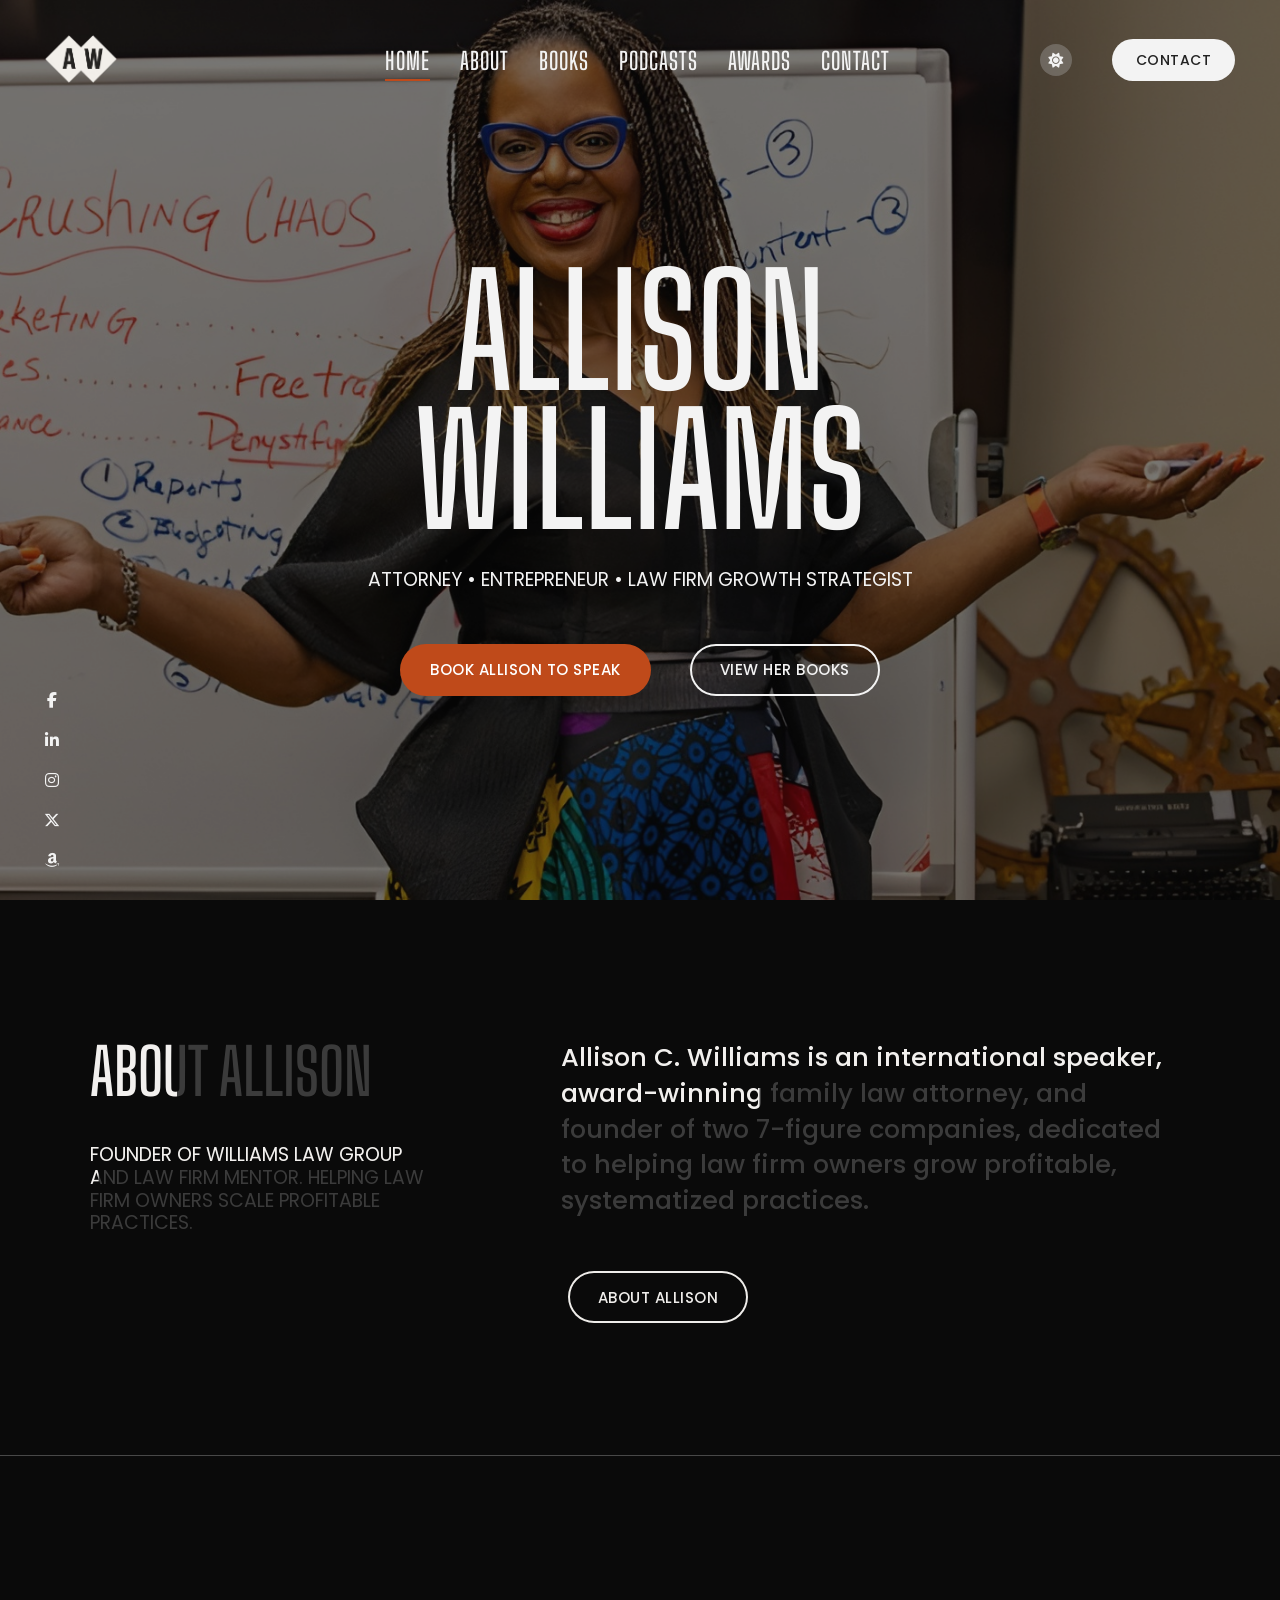
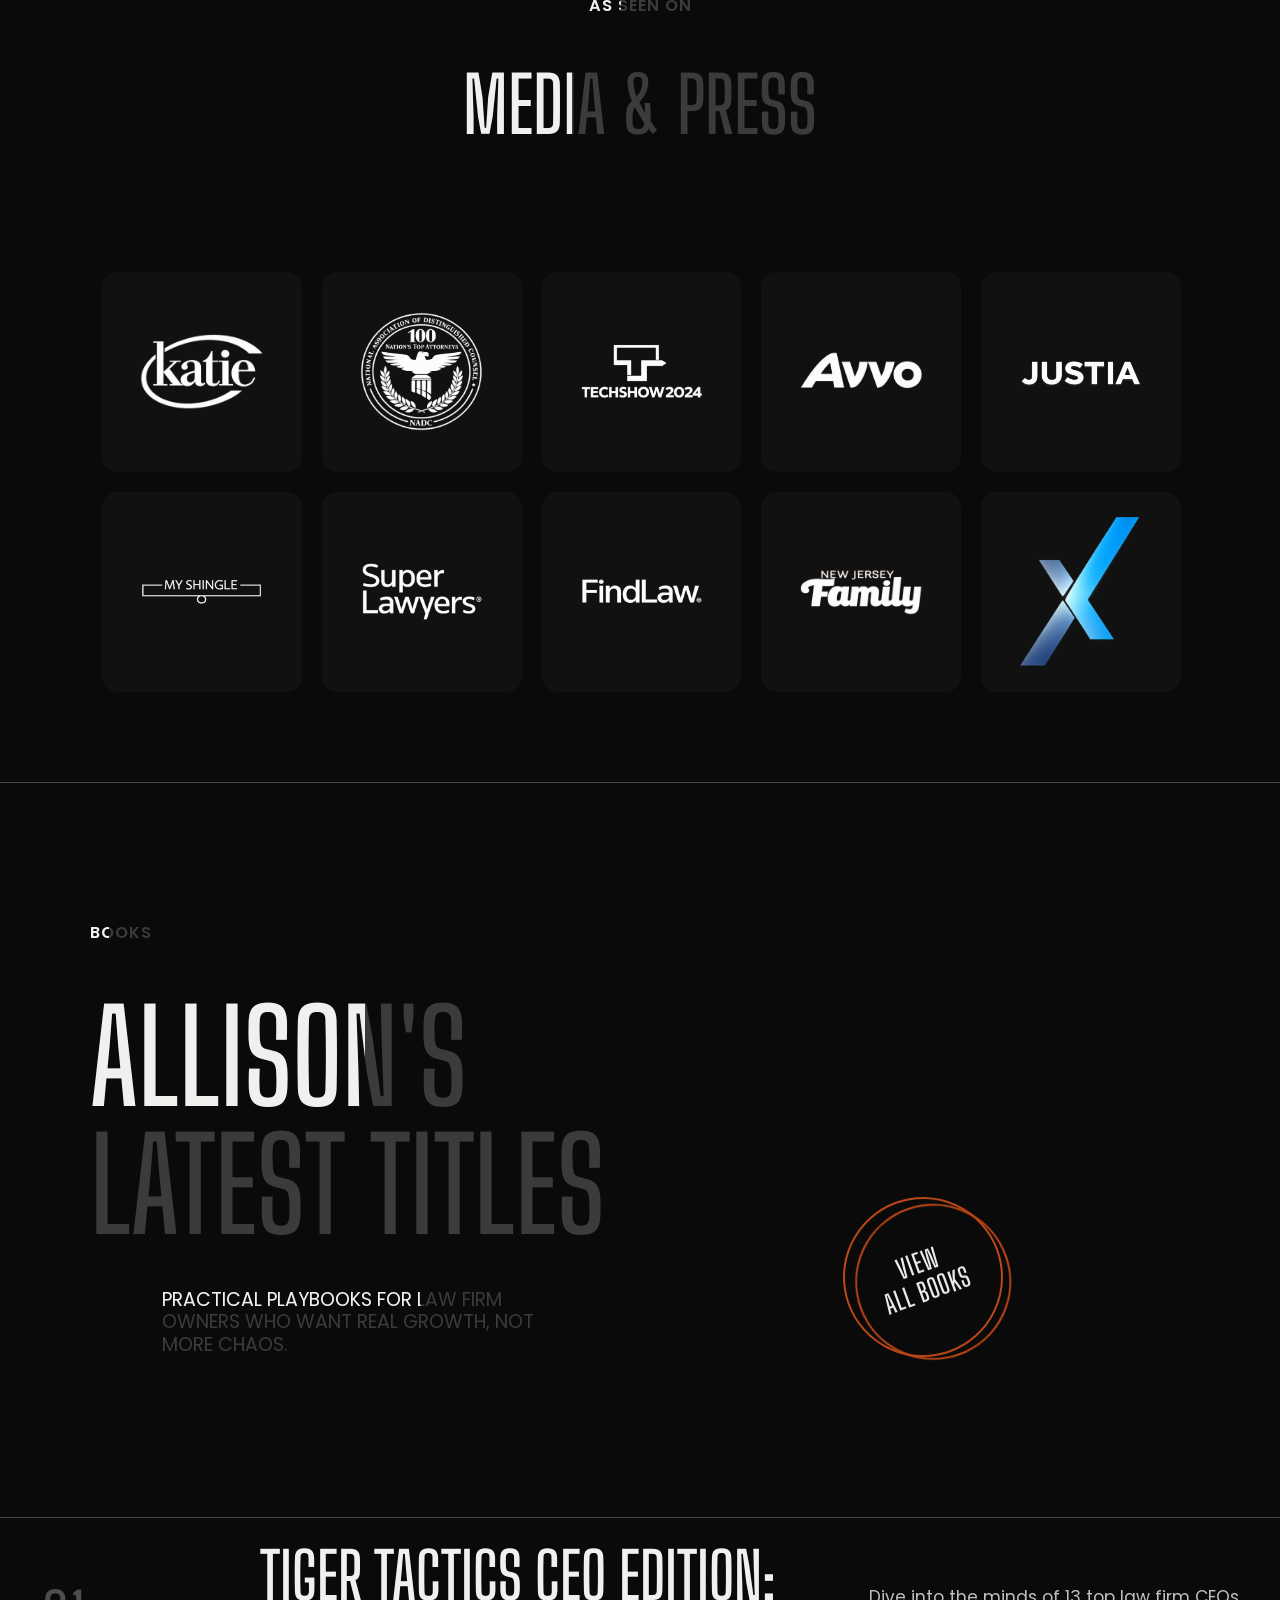
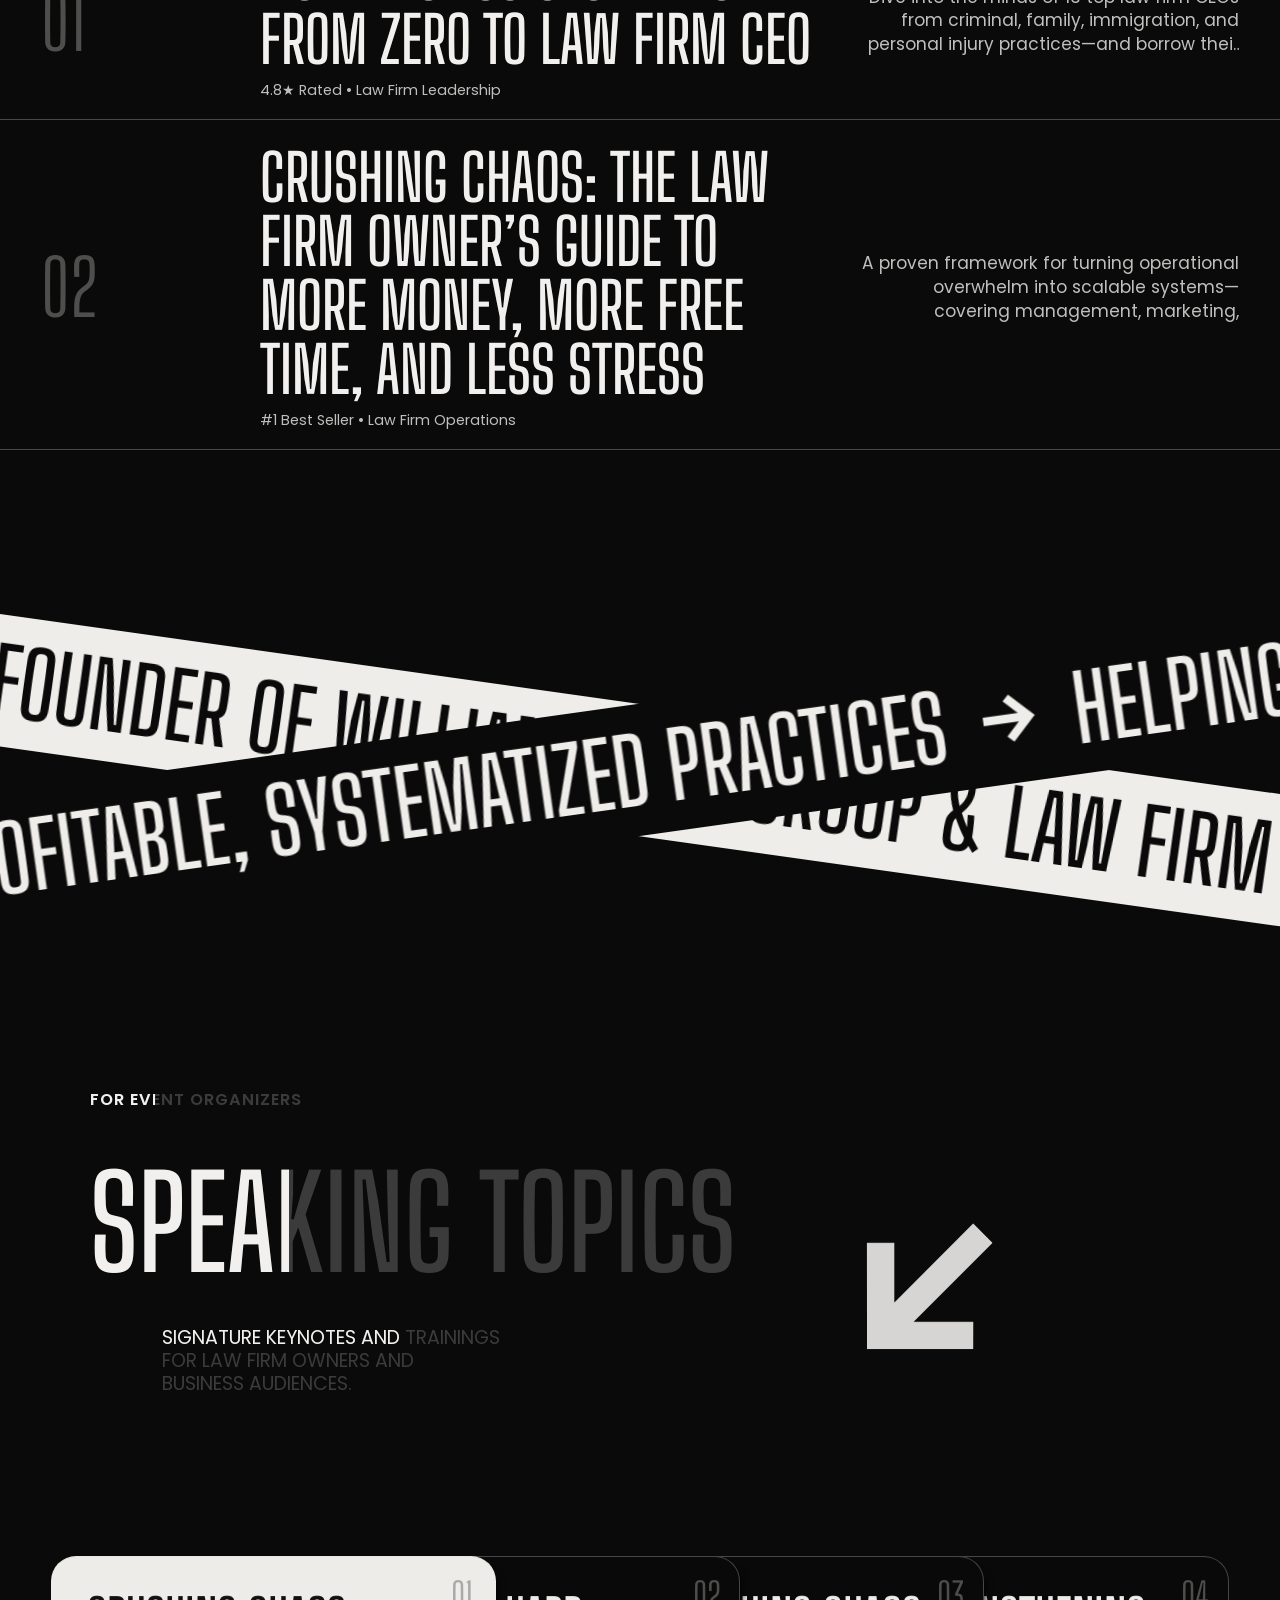
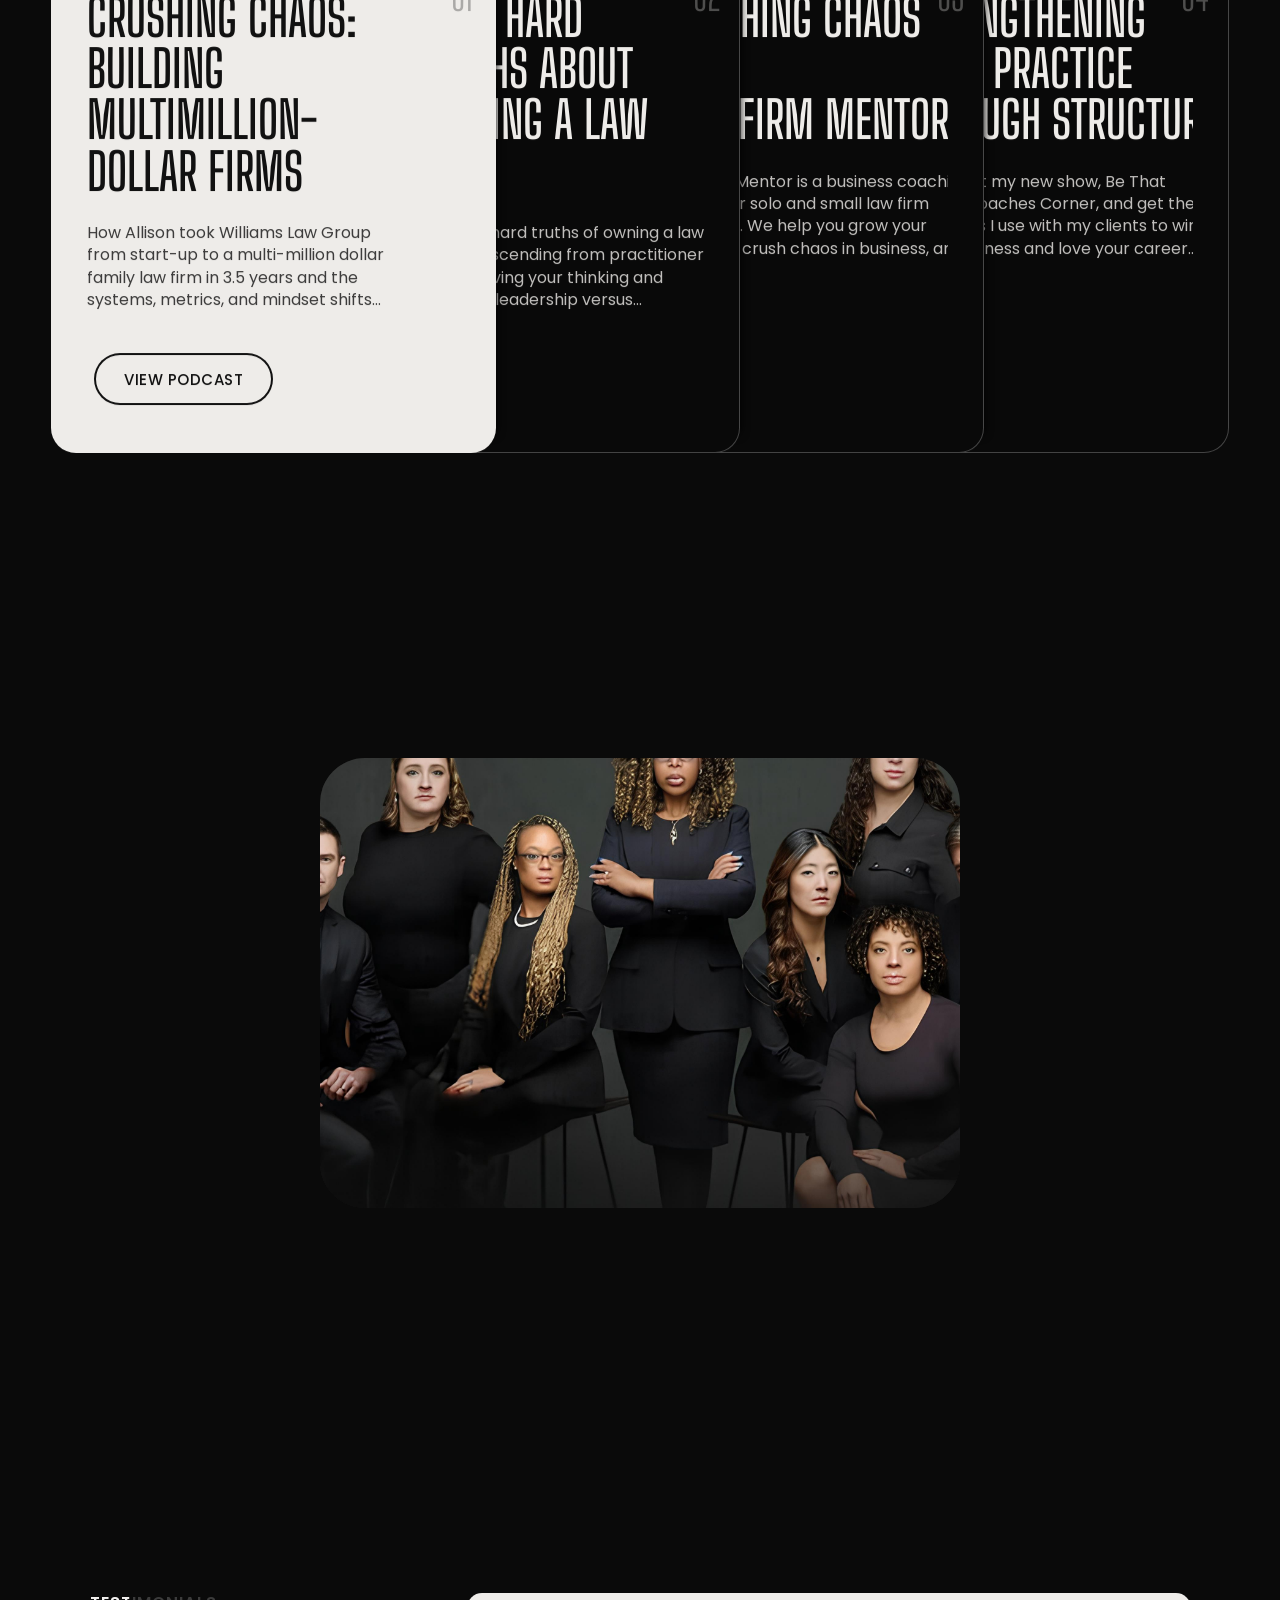
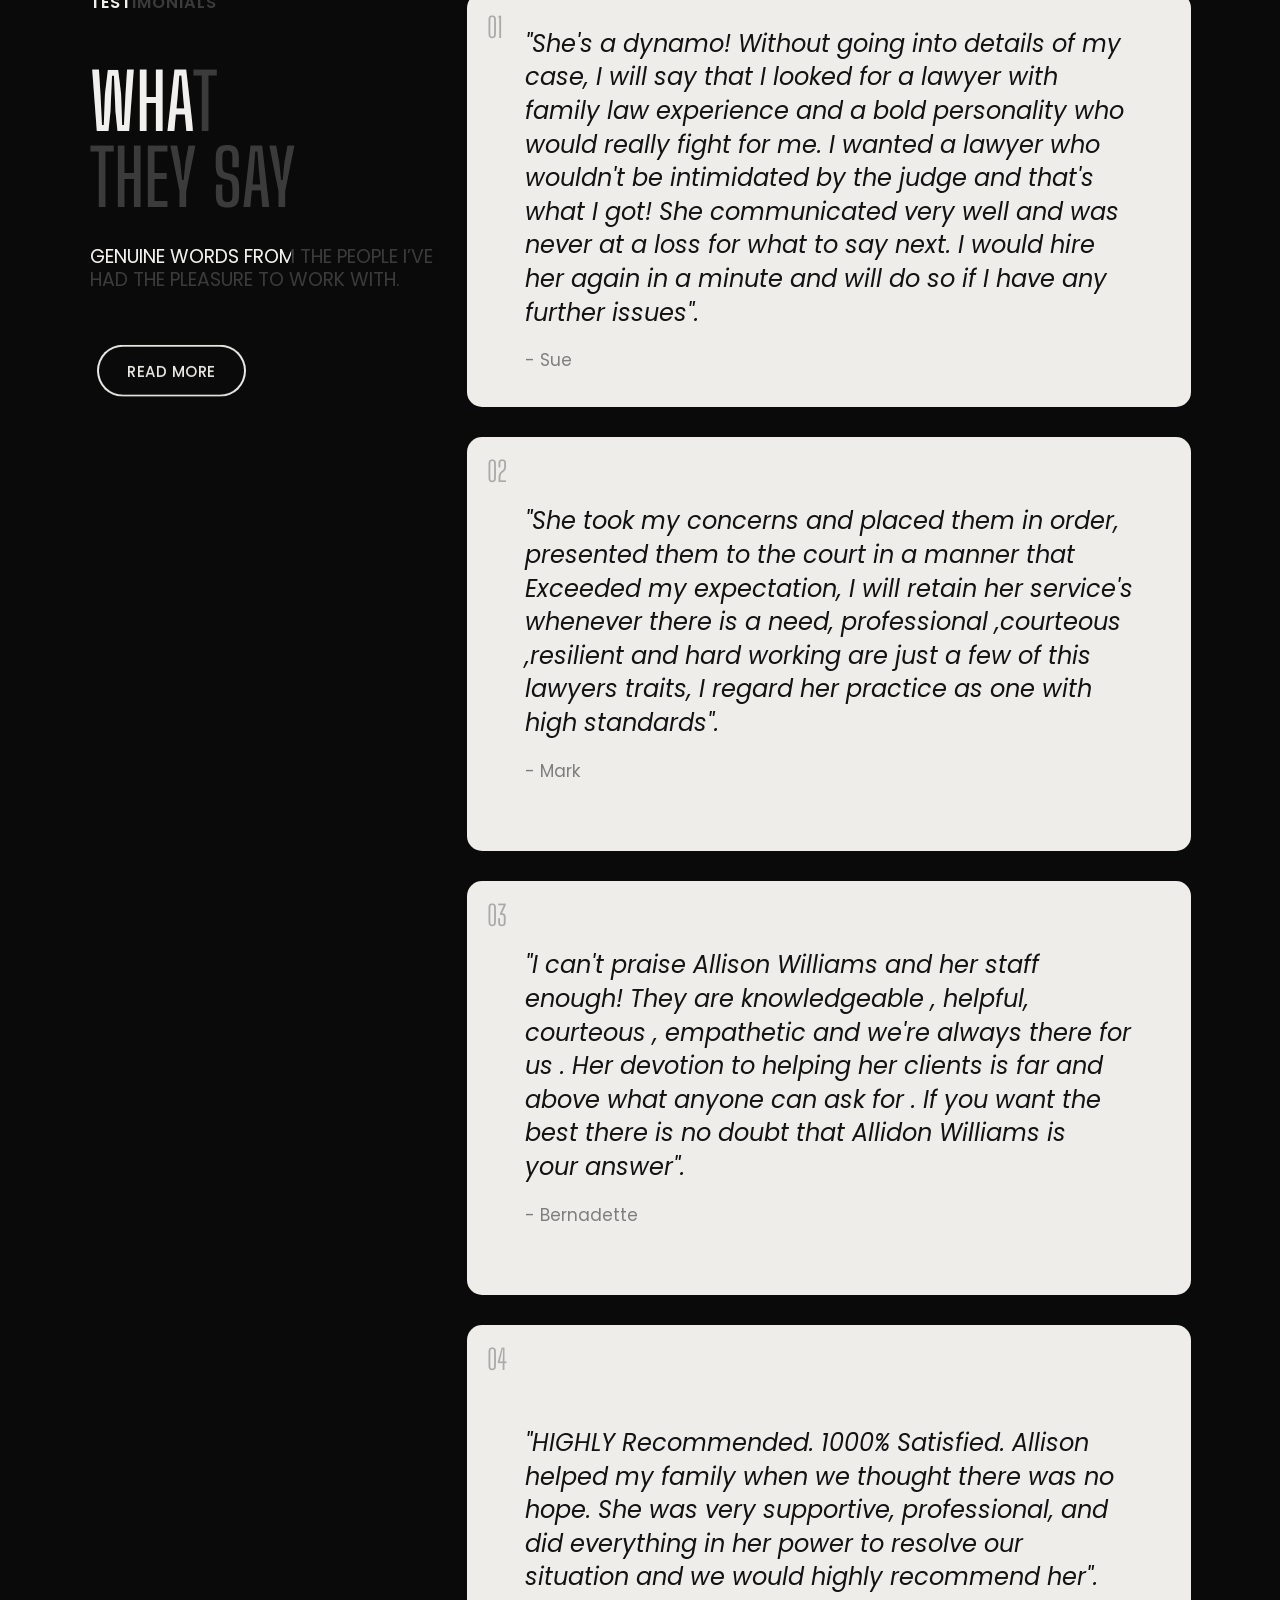
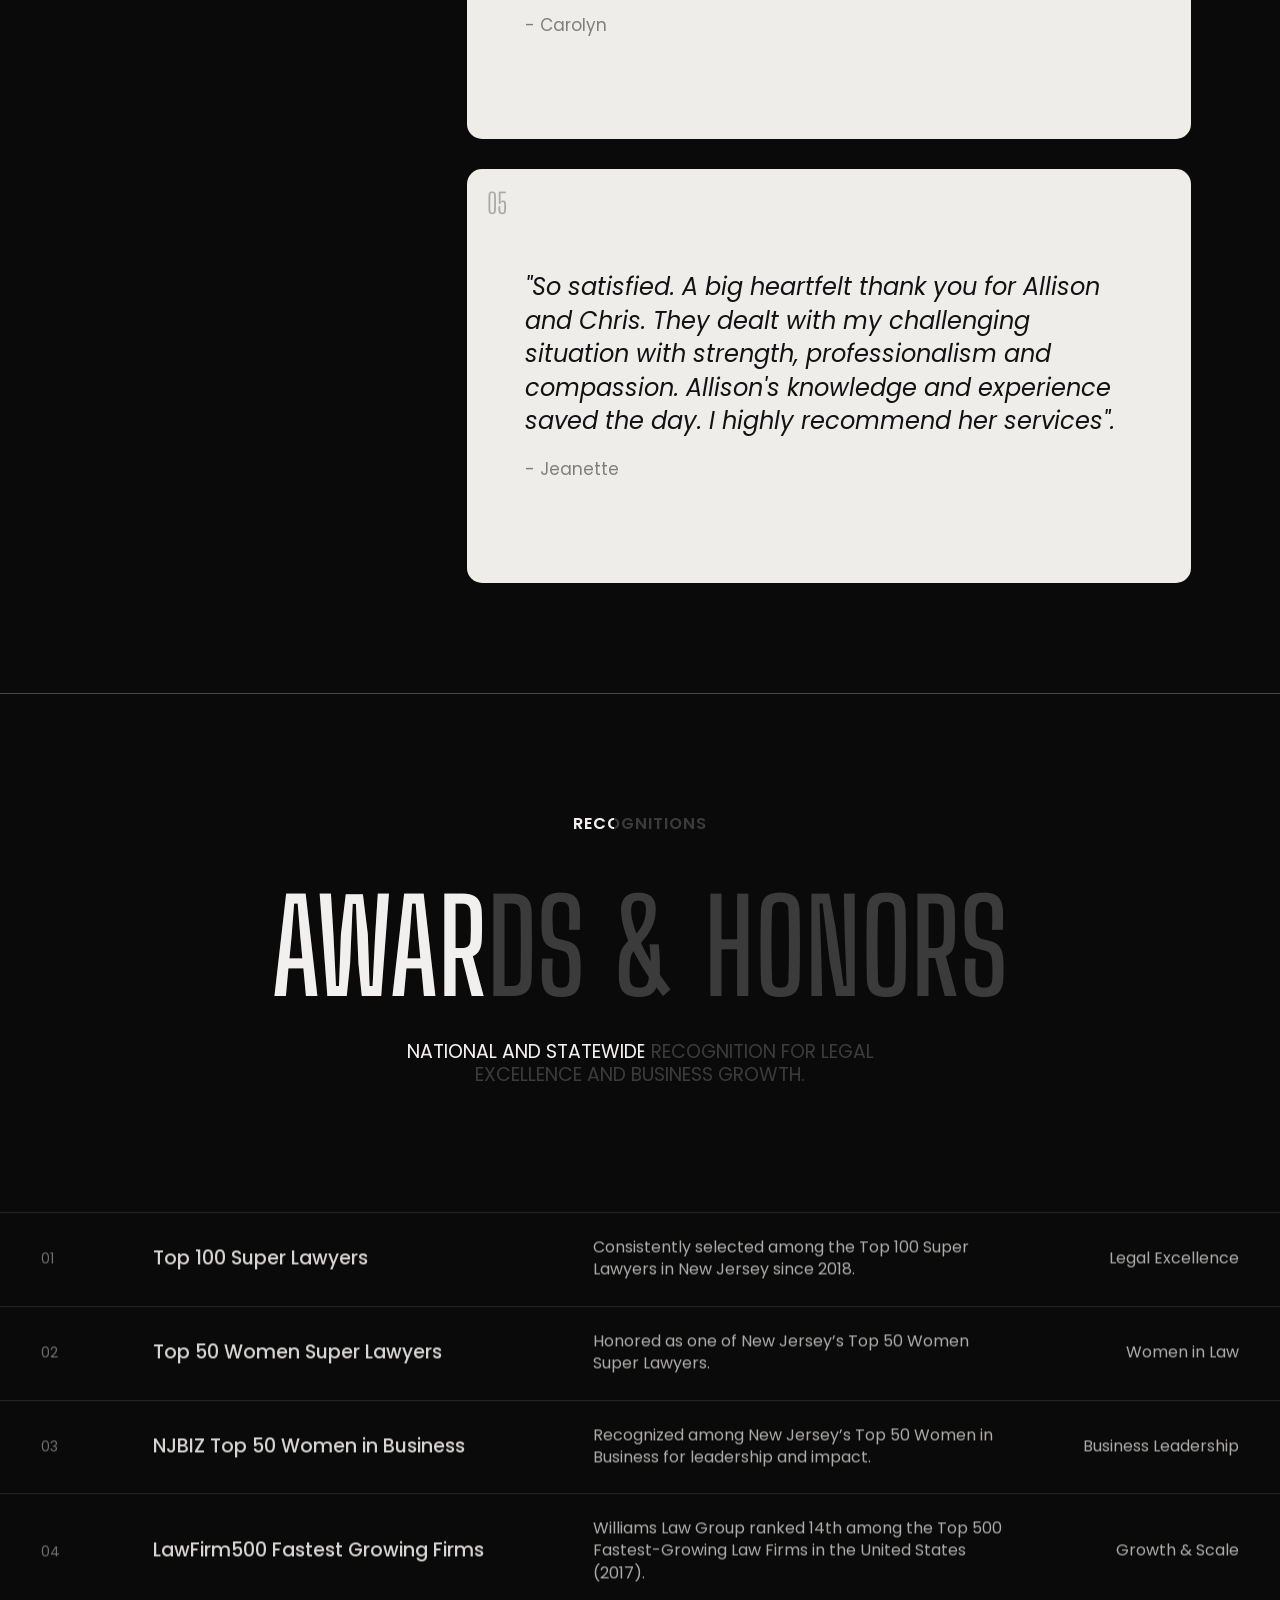
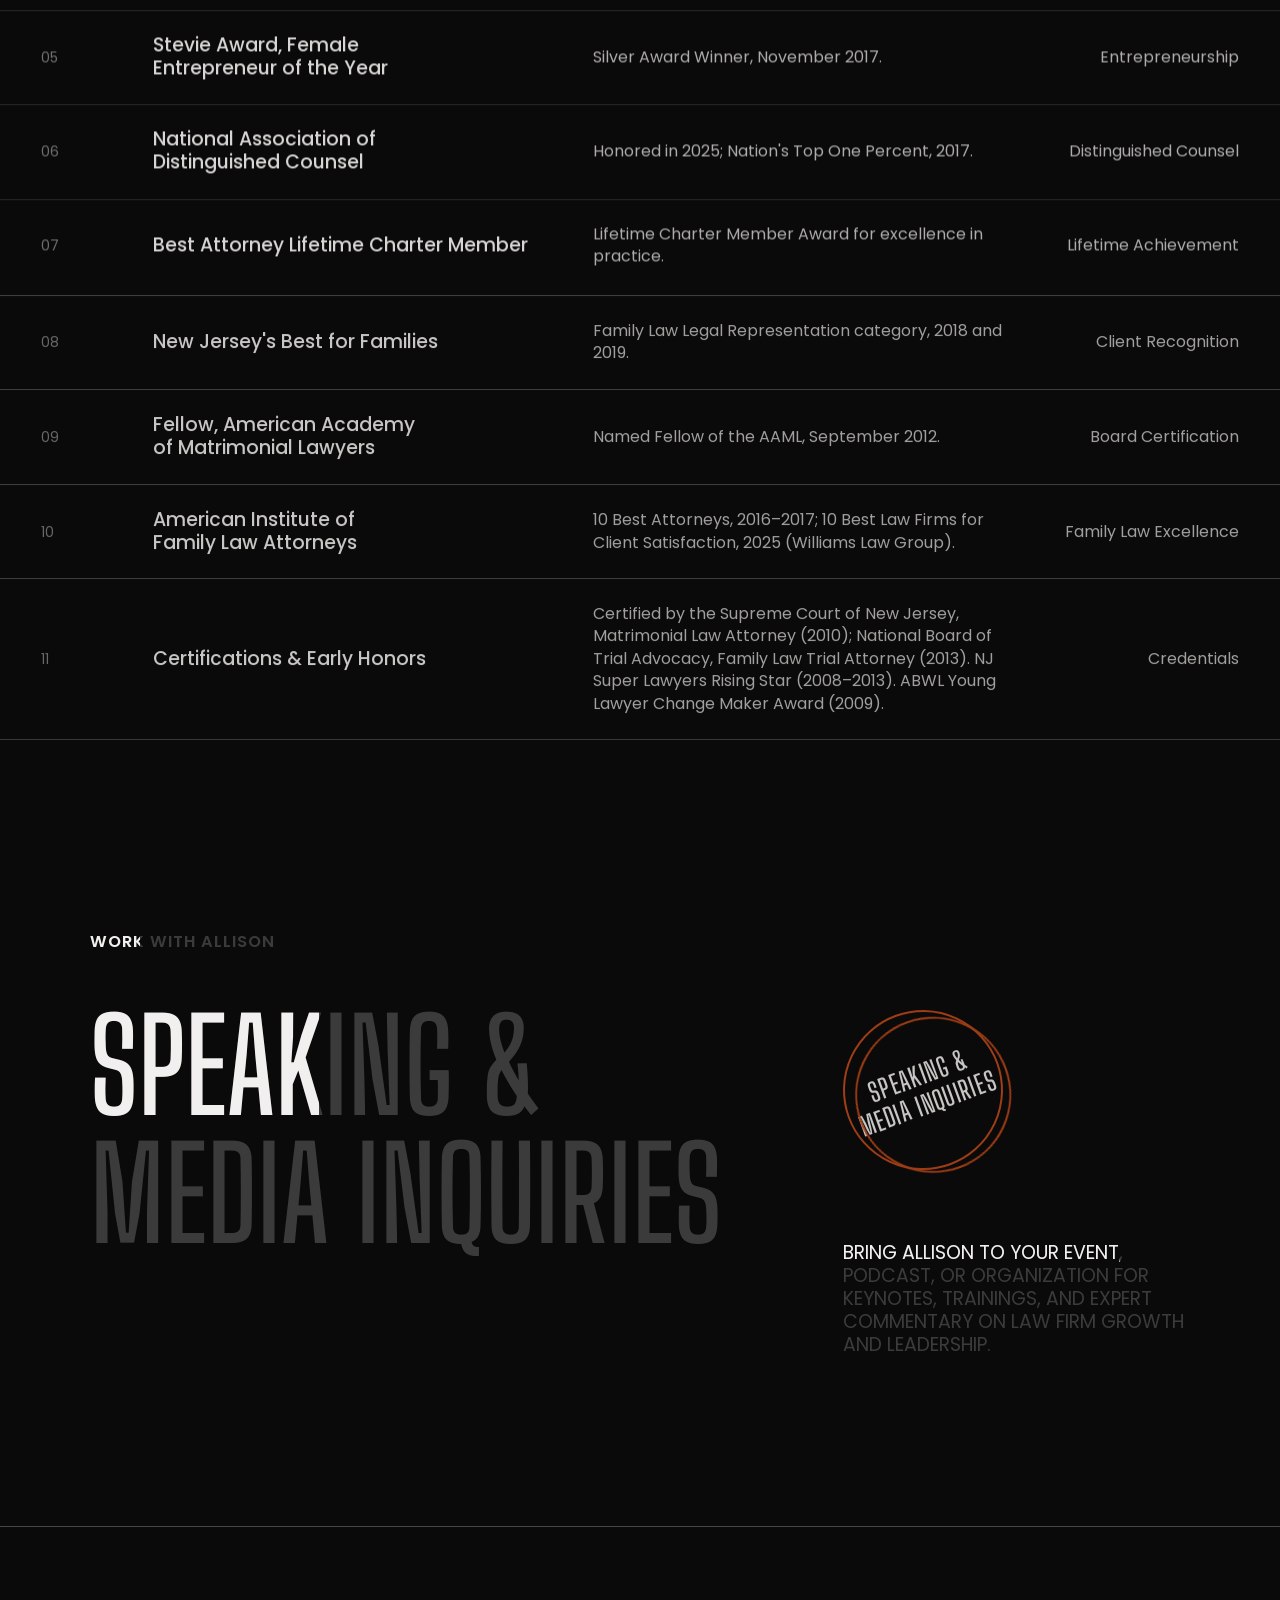
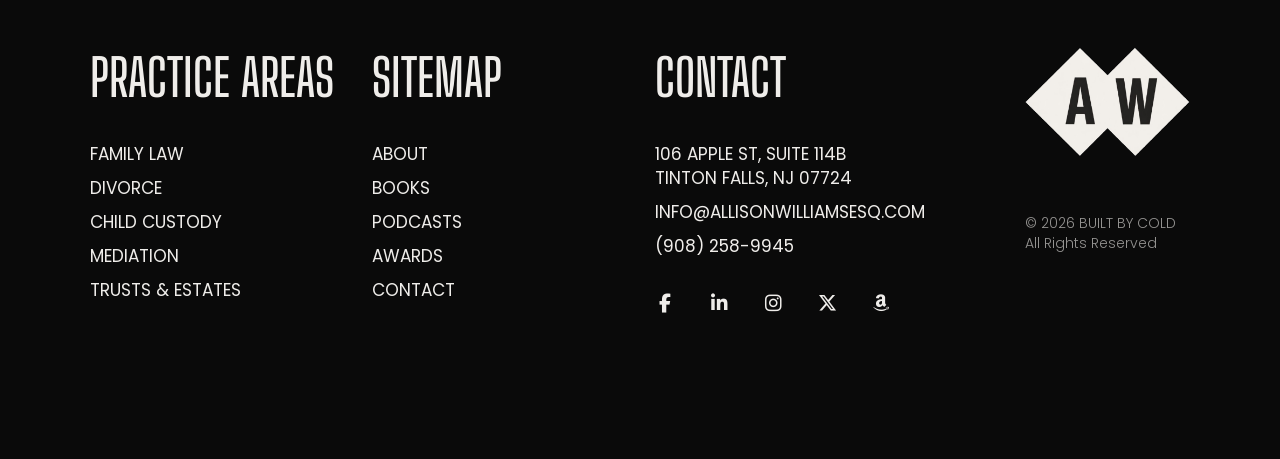
==== index.html @ 10056fbc "feat: third update" ====
<!DOCTYPE html>
<html lang="en">
	<head>

		<!-- Title -->
		<title>Allison Williams | Law Firm Growth Strategist</title>

		<!-- Meta -->
		<meta charset="utf-8">
		<meta name="description" content="Download Jesper - Creative Portfolio Showcase HTML Website Template that comes with rich features and well-commented code. Made by Themetorium.">
		<meta name="author" content="themetorium.net">

		<!-- Mobile Meta -->
		<meta name="viewport" content="width=device-width, initial-scale=1, shrink-to-fit=no">

		<!-- Favicon (http://www.favicon-generator.org/) -->
		<link rel="shortcut icon" href="favicon.ico" type="image/x-icon">
		<link rel="icon" href="favicon.ico" type="image/x-icon">

		<!-- Google tag (gtag.js) -->
		<script async src="https://www.googletagmanager.com/gtag/js?id=G-2SLRW2WLDD"></script>
		<script>
			window.dataLayer = window.dataLayer || [];
			function gtag(){dataLayer.push(arguments);}
			gtag('js', new Date());

			gtag('config', 'G-2SLRW2WLDD');
		</script>

		<!-- Google fonts (https://fonts.google.com/) -->
		<link rel="preconnect" href="https://fonts.googleapis.com">
		<link rel="preconnect" href="https://fonts.gstatic.com" crossorigin>
		<link href="https://fonts.googleapis.com/css2?family=Poppins:wght@300;400;500;600;700;800;900&display=swap" rel="stylesheet"> <!-- Body font -->
		<link href="https://fonts.googleapis.com/css2?family=Big+Shoulders+Display:wght@100..900&display=swap" rel="stylesheet"> <!-- Secondary/Alter font -->

		<!-- Libs and Plugins CSS -->
		<link rel="stylesheet" href="/assets/vendor/fontawesome/css/all.min.css"> <!-- Font Icons CSS (https://fontawesome.com) Free version! -->
		<link rel="stylesheet" href="/assets/vendor/fancybox/css/fancybox.css"> <!-- Fancybox (lightbox) JS (https://fancyapps.com/) -->
		<link rel="stylesheet" href="/assets/vendor/swiper/css/swiper-bundle.min.css"> <!-- Swiper CSS (https://swiperjs.com/) -->

		<!-- Master CSS -->
		<link rel="stylesheet" href="/assets/css/helper.css">
		<link rel="stylesheet" href="/assets/css/theme.css">

		<!-- Light style CSS -->
		<link rel="stylesheet" href="/assets/css/theme-light.css">

	</head>

	
	<!-- ===========
	///// Body /////
	================
	* Use class "tt-transition" to enable page transitions.
	* Use class "tt-magic-cursor" to enable magic cursor.
	* Use class "tt-noise" to enable the background noise effect on the whole page. 
	* Use class "tt-smooth-scroll" to enable page smooth scroll. 
	* Use class "tt-lightmode-default" to enable light style by default (you must clear your browser's cookies and cache first!).
	* Note: there may be classes that are specific to this page only!
	-->
	<body id="body" class="tt-transition tt-noise tt-magic-cursor tt-smooth-scroll">


		<!-- *************************************
		*********** Begin body inner ************* 
		************************************** -->
		<main id="body-inner">


			<!-- Begin page transition (do not remove!!!) 
			=========================== -->
			<div id="tt-page-transition">
				<div class="tt-ptr-overlay-top tt-noise"></div>
				<div class="tt-ptr-overlay-bottom tt-noise"></div>
				<div class="tt-ptr-preloader">
					<div class="tt-ptr-prel-content">
						<!-- Hint: You may need to change the img height and opacity to match your logo type. You can do this from the "theme.css" file (find: ".tt-ptr-prel-image"). -->
						<img src="/assets/img/logo-light.png" class="tt-ptr-prel-image" alt="Logo">
					</div> <!-- /.tt-ptr-prel-content -->
				</div> <!-- /.tt-ptr-preloader -->
			</div>
			<!-- End page transition -->

			<!-- Begin magic cursor 
			======================== -->
			<div id="magic-cursor">
				<div id="ball"></div>
			</div>
			<!-- End magic cursor --> 

			<!-- ===================
			///// Begin header /////
			========================
			* Use class "tt-header-scroll" to hide header on scroll down and show on scroll up.
			* Use class "tt-header-fixed" to set header to fixed position (no effect with class "tt-header-scroll").
			* Use class "tt-header-filled" to add background color to header on scroll (effect only with class "tt-header-scroll" and "tt-header-fixed").
			* Use class "tt-header-alter" to enable alternative layout (for desktop only!).
			-->
			<header id="tt-header" class="tt-header-alter tt-header-scroll tt-header-filled">
				<div class="tt-header-inner tt-noise"> 

					<div class="tt-header-col tt-header-col-left">

						<!-- Begin logo 
						================ 
						Hint: You may need to change the img height to match your logo type. You can do this from the "theme.css" file (find: ".tt-logo img").
						-->
						<div class="tt-logo"> 
							<a href="/" class="tt-magnetic-item">
								<img src="/assets/img/logo-light.png" class="tt-logo-light" alt="Logo"> <!-- logo light -->
								<img src="/assets/img/logo-dark.png" class="tt-logo-dark" alt="Logo"> <!-- logo dark -->
							</a>
						</div>
						<!-- End logo -->

					</div> <!-- /.tt-header-col -->

					<div class="tt-header-col tt-header-col-center">

						<!-- Begin main menu (classic)
						===============================
						* Use class "tt-m-menu-center" to align mobile menu to center.
						-->
						<nav class="tt-main-menu tt-m-menu-center">
							<div class="tt-main-menu-holder">
								<div class="tt-main-menu-inner">
									<div class="tt-main-menu-content">
										<!-- Begin main menu list -->
										<ul class="tt-main-menu-list">
											<li class="active"><a href="/">Home</a></li>
											<li><a href="/about-me.html">About</a></li>
											<li><a href="#books">Books</a></li>
											<li><a href="#podcasts">Podcasts</a></li>
											<li><a href="#awards">Awards</a></li>
											<li><a href="/contact.html">Contact</a></li>
										</ul>
										<!-- End main menu list -->
									</div> <!-- /.tt-main-menu-content -->
								</div> <!-- /.tt-main-menu-inner -->
							</div> <!-- /.tt-main-menu-holder -->

						</nav> 
						<!-- End main menu -->

					</div> <!-- /.tt-header-col -->

					<div class="tt-header-col tt-header-col-right">

						<!-- Begin mobile menu toggle button (for "tt-main-menu") --> 
						<div id="tt-m-menu-toggle-btn-wrap">
							<div class="tt-m-menu-toggle-btn-text">
								<span class="tt-m-menu-text-menu">Menu</span>
								<span class="tt-m-menu-text-close">Close</span>
							</div>
							<div class="tt-m-menu-toggle-btn-holder">
								<a href="#" class="tt-m-menu-toggle-btn"><span></span></a>
							</div>
						</div>
						<!-- End mobile menu toggle button -->

						<!-- Begin header button (hidden on small screens!) -->
						<a href="/contact.html" class="tt-btn tt-btn-secondary hide-from-xlg tt-magnetic-item">
							<span data-hover="Contact">Contact</span>
						</a>
						<!-- End header button -->

						<!-- Begin style switch button -->
						<div class="tt-style-switch">
							<div class="tt-style-switch-inner tt-magnetic-item">
								<div class="tt-stsw-light">
									<i class="fas fa-sun"></i>
								</div>
								<div class="tt-stsw-dark">
									<i class="fas fa-moon"></i>
								</div>
							</div>
						</div>
						<!-- End style switch button -->

					</div> <!-- /.header-col -->
				</div> <!-- /.header-inner -->
			</header>
			<!-- End header -->

			
			<!-- *************************************
			*********** Begin content wrap *********** 
			************************************** -->
			<div id="tt-content-wrap">

				
				<!-- ========================
				///// Begin page header /////
				============================= 
				* Use class "ph-full" to enable fullscreen size (no effect on small screens!).
				* Use class "ph-full-m" to enable fullscreen size on small screens.
				* Use class "ph-cap-sm", "ph-cap-lg", "ph-cap-xlg", "ph-cap-xxlg" "ph-cap-xxxlg" or "ph-cap-xxxxlg" to set caption size (no class = default size).
				* Use class "ph-center" to align the content to the center. 
				* Use class "ph-caption-parallax" to enable caption parallax.
				* Use class "ph-image-parallax" to enable image/video parallax (if image/video exist).
				* Use class "ph-bg-is-light" if needed, it makes the elements dark and more visible if you use a very light background image (effect only if the image/video exist).
				-->
				<div id="page-header" class="ph-full ph-full-m ph-center ph-cap-xxxxlg ph-image-parallax ph-caption-parallax">

					<!-- Begin page header image 
					============================= 
					* Use class "ph-image-grayscale" to enable black & white image.
					* Use class "ph-image-cover-*" to set image overlay opacity. For example "ph-image-cover-2" or "ph-image-cover-2-5" (up to "ph-image-cover-9-5"). 
					-->
					<!-- <div class="ph-image ph-image-cover-2">
						<div class="ph-image-inner">
							<img src="/assets/img/page-header/ph-1.jpg" alt="Image">
						</div>
					</div> -->
					<!-- End page header image -->

					<!-- Begin page header video 
					============================= 
					* Use class "ph-video-grayscale" to enable black & white video.
					* Use class "ph-video-cover-*" to set video overlay opacity. For example "ph-video-cover-2" or "ph-video-cover-2-5" (up to "ph-video-cover-9-5"). 
					* Use attribute "loop" in <video> tag to make the video play repeatedly.
					-->
					<div class="ph-video ph-video-grayscale ph-video-cover-1">
						<div class="ph-video-inner">
							<!-- <video loop muted autoplay playsinline preload="metadata" poster="/assets/img/atty-a-williams-2.jpg">
								<source src="/assets/vids/placeholder.mp4" data-src="/assets/vids/1920/video-1-1920.mp4" type="video/mp4">
								<source src="/assets/vids/placeholder.webm" data-src="/assets/vids/1920/video-1-1920.webm" type="video/webm">
							</video> -->

							<img src="/assets/img/allison-williams-2-enhanced.jpg" alt="Image" />
						</div>
					</div>
					<!-- End page header video -->
						
					<div class="page-header-inner tt-wrap">

						<div class="ph-caption">
							<div class="ph-caption-inner">
								<!-- <h2 class="ph-caption-subtitle">Subtitle</h2> -->
								<h1 class="ph-caption-title">Allison<br> Williams</h1>
								<div class="ph-caption-description max-width-700">
									Attorney • Entrepreneur • Law Firm Growth Strategist
								</div>
								<div class="margin-top-40">
									<a href="/contact.html" class="tt-btn tt-btn-primary tt-magnetic-item margin-right-20">
										<span data-hover="Book Allison to Speak">Book Allison to Speak</span>
									</a>
									<a href="/#books" class="tt-btn tt-btn-outline tt-magnetic-item">
										<span data-hover="View her Books">View her Books</span>
									</a>
								</div>
							</div> <!-- /.ph-caption-inner -->
						</div> <!-- /.ph-caption -->

					</div> <!-- /.page-header-inner -->

					<!-- Begin page header mask
					============================ 
					Note: ph-mask is basically a clone of caption. If you want to use a different text on the mask then it is a bit tricky to fit. For better results, make sure that it will be the same length as possible as the original caption text (especially the title). It should also contain the same number of lines. Sometimes this can be difficult to achieve, in which case we recommend simply using identical text to the original caption.
					-->
					<div class="page-header-inner ph-mask">
						<div class="ph-mask-inner tt-wrap">

							<div class="ph-caption">
								<div class="ph-caption-inner">
									<!-- <h2 class="ph-caption-subtitle">Subtitle</h2> -->
									<h1 class="ph-caption-title">Law Firm<br> Mentor</h1>
									<div class="ph-caption-description max-width-700">
										Business Coach for Solo Law Firm Owners at Law Firm Mentor, LLC
									</div>
								</div> <!-- /.ph-caption-inner -->
							</div> <!-- /.ph-caption -->

						</div> <!-- /.ph-mask-inner -->
					</div>
					<!-- End page header mask -->


					<!-- Begin social buttons
					========================== -->
					<div class="ph-social">
						<ul>
							<li><a href="https://www.facebook.com/LawFirmMentor" class="tt-magnetic-item" target="_blank" rel="noopener"><i class="fa-brands fa-facebook-f"></i></a></li>
							<li><a href="https://www.linkedin.com/in/allisoncwilliams/" class="tt-magnetic-item" target="_blank" rel="noopener"><i class="fa-brands fa-linkedin-in"></i></a></li>
							<li><a href="https://www.instagram.com/law_firm_mentor/" class="tt-magnetic-item" target="_blank" rel="noopener"><i class="fa-brands fa-instagram"></i></a></li>
							<li><a href="https://x.com/law_firm_mentor" class="tt-magnetic-item" target="_blank" rel="noopener"><i class="fa-brands fa-x-twitter"></i></a></li>
							<li><a href="https://us.amazon.com/stores/author/B0CMB9LF93" class="tt-magnetic-item" target="_blank" rel="noopener"><i class="fa-brands fa-amazon"></i></a></li>
						</ul>
					</div>
					<!-- End social buttons -->
				</div>
				<!-- End page header -->


				<!-- *************************************
				*********** Begin page content *********** 
				************************************** -->
				<div id="tt-page-content">


					<!-- =======================
					///// Begin tt-section /////
					============================ 
					* You can use padding classes if needed. For example "padding-top-xlg-150", "padding-bottom-xlg-150", "no-padding-top", "no-padding-bottom", etc.
					* You can use classes "border-top" and "border-bottom" if needed. 
					* Note: Each situation may be different and each section may need different classes according to your needs. More info about helper classes can be found in the file "helper.css".
					-->
					<div id="about" class="tt-section padding-top-xlg-140 padding-bottom-xlg-120">
						<div class="tt-section-inner tt-wrap">

							<div class="tt-row">
								<div class="tt-col-lg-4">

									<!-- Begin tt-Heading 
									====================== 
									* Use class "tt-heading-xsm", "tt-heading-sm", "tt-heading-lg", "tt-heading-xlg", "tt-heading-xxlg" or "tt-heading-xxxlg" to set caption size (no class = default size).
									* Use class "tt-heading-center" to align tt-Heading to center.
									* Use class "tt-text-reveal" or "tt-anim-fadeinup" with title or subtitle element to enable text reveal animation.
									* Use prepared helper class "max-width-*" to add custom width if needed. Example: "max-width-800". More info about helper classes can be found in the file "helper.css".
									-->
									<div class="tt-heading tt-heading-xlg">
										<!-- <h3 class="tt-heading-subtitle tt-text-reveal">Featured</h3> -->
										<h2 class="tt-heading-title tt-text-reveal">About Allison</h2> <!-- You can use <br> to break a text line if needed -->
									</div>
									<!-- End tt-Heading -->

									<div class="tt-text-uppercase margin-top-30 tt-text-reveal">
										Founder of Williams Law Group and Law Firm Mentor. Helping law firm owners scale profitable practices.
									</div>

								</div> <!-- /.tt-col -->

								<div class="tt-col-lg-1 padding-top-30">
								</div> <!-- /.tt-col -->

								<div class="tt-col-lg-7 tt-align-self-center">

									<div class="text-xlg font-500 tt-text-reveal">
										Allison C. Williams is an international speaker, award-winning family law attorney, and founder of two 7-figure companies, dedicated to helping law firm owners grow profitable, systematized practices.
									</div>

									<a href="about-me.html" class="tt-btn tt-btn-outline margin-top-40 tt-magnetic-item tt-anim-fadeinup">
										<span data-hover="About Allison">About Allison</span>
									</a>
									
								</div> <!-- /.tt-col -->
							</div><!-- /.tt-row -->

						</div> <!-- /.tt-section-inner -->
					</div>
					<!-- End tt-section -->

					<!-- =======================
					///// Begin tt-section /////
					============================ 
					* You can use padding classes if needed. For example "padding-top-xlg-150", "padding-bottom-xlg-150", "no-padding-top", "no-padding-bottom", etc.
					* You can use classes "border-top" and "border-bottom" if needed. 
					* Note: Each situation may be different and each section may need different classes according to your needs. More info about helper classes can be found in the file "helper.css".
					-->
					<div class="tt-section no-padding-bottom padding-top-xlg-140 border-top">
						<div class="tt-section-inner">

							<!-- Begin tt-Heading 
							====================== 
							* Use class "tt-heading-xsm", "tt-heading-sm", "tt-heading-lg", "tt-heading-xlg", "tt-heading-xxlg" or "tt-heading-xxxlg" to set caption size (no class = default size).
							* Use class "tt-heading-center" to align tt-Heading to center.
							* Use class "tt-text-reveal" or "tt-anim-fadeinup" with title or subtitle element to enable text reveal animation.
							* Use prepared helper class "max-width-*" to add custom width if needed. Example: "max-width-800". More info about helper classes can be found in the file "helper.css".
							-->
							<div class="tt-heading tt-heading-xxlg tt-heading-center">
								<h3 class="tt-heading-subtitle tt-text-reveal">As Seen On</h3>
								<h2 class="tt-heading-title tt-text-reveal">Media &amp; Press</h2> <!-- You can use <br> to break a text line if needed -->
								<!-- <p class="max-width-600 tt-text-uppercase tt-text-reveal">Lorem ipsum amet</p> -->
							</div>
							<!-- End tt-Heading -->

						</div> <!-- /.tt-section-inner -->
					</div>
					<!-- End tt-section -->


					<!-- =======================
					///// Begin tt-section /////
					============================ 
					* You can use padding classes if needed. For example "padding-top-xlg-150", "padding-bottom-xlg-150", "no-padding-top", "no-padding-bottom", etc.
					* You can use classes "border-top" and "border-bottom" if needed. 
					* Note: Each situation may be different and each section may need different classes according to your needs. More info about helper classes can be found in the file "helper.css".
					-->
					<div class="tt-section">
						<div class="tt-section-inner tt-wrap">

							<!-- Begin logo wall 
							=====================
							* Use class "tt-lw-col-2", "tt-lw-col-3" or "tt-lw-col-4" to change columns.
							* Use class "tt-lw-bordered" to enable item bordered style.
							* Note: For better results make sure all your images are in the same dimensions!
							-->
							<ul class="tt-logo-wall tt-anim-fadeinup">
								<li>
									<div class="tt-logo-wall-item">
										<div class="tt-lv-item-inner">
											<img src="/assets/img/press/katie-couric-light.png" class="tt-lv-img-light" loading="lazy" alt="Image">
											<img src="/assets/img/press/katie-couric-dark.png" class="tt-lv-img-dark" loading="lazy" alt="Image">
										</div> <!-- /.tt-lv-item-inner -->
									</div> <!-- /.tt-logo-wall-item -->
								</li>
								<li>
									<a href="https://www.distinguishedcounsel.org/members/allison-williams/34557/" class="tt-logo-wall-item cursor-alter" target="_blank" rel="noopener noreferrer">
										<div class="tt-lv-item-inner">
											<img src="/assets/img/press/distinguishedcounsel-light.png" class="tt-lv-img-light" loading="lazy" alt="Image">
											<img src="/assets/img/press/distinguishedcounsel-dark.png" class="tt-lv-img-dark" loading="lazy" alt="Image">
										</div> <!-- /.tt-lv-item-inner -->
									</a> <!-- /.tt-logo-wall-item -->
								</li>
								<li>
									<a href="https://www.techshow.com/speakers/allison-c-williams-esq/" class="tt-logo-wall-item cursor-alter" target="_blank" rel="noopener noreferrer">
										<div class="tt-lv-item-inner">
											<img src="/assets/img/press/techshow-light.png" class="tt-lv-img-light" loading="lazy" alt="Image">
											<img src="/assets/img/press/techshow-dark.png" class="tt-lv-img-dark" loading="lazy" alt="Image">
										</div> <!-- /.tt-lv-item-inner -->
									</a> <!-- /.tt-logo-wall-item -->
								</li>
								<li>
									<a href="https://www.avvo.com/attorneys/07078-nj-allison-williams-1606446.html?page=3" class="tt-logo-wall-item cursor-alter" target="_blank" rel="noopener noreferrer">
										<div class="tt-lv-item-inner">
											<img src="/assets/img/press/avvo-light.png" class="tt-lv-img-light" loading="lazy" alt="Image">
											<img src="/assets/img/press/avvo-dark.png" class="tt-lv-img-dark" loading="lazy" alt="Image">
										</div> <!-- /.tt-lv-item-inner -->
									</a> <!-- /.tt-logo-wall-item -->
								</li>
								<li>
									<a href="https://lawyers.justia.com/lawyer/allison-williams-1042306" class="tt-logo-wall-item cursor-alter" target="_blank" rel="noopener noreferrer">
										<div class="tt-lv-item-inner">
											<img src="/assets/img/press/justia-light.png" class="tt-lv-img-light" loading="lazy" alt="Image">
											<img src="/assets/img/press/justia-dark.png" class="tt-lv-img-dark" loading="lazy" alt="Image">
										</div> <!-- /.tt-lv-item-inner -->
									</a> <!-- /.tt-logo-wall-item -->
								</li>
								<li>
									<a href="https://myshingle.com/2019/01/articles/profiles/from-lawyer-to-law-firm-coach-allison-williams-law-firm-mentor/" class="tt-logo-wall-item cursor-alter" target="_blank" rel="noopener noreferrer">
										<div class="tt-lv-item-inner">
											<img src="/assets/img/press/myshingle-light.png" class="tt-lv-img-light" loading="lazy" alt="Image">
											<img src="/assets/img/press/myshingle-dark.png" class="tt-lv-img-dark" loading="lazy" alt="Image">
										</div> <!-- /.tt-lv-item-inner -->
									</a> <!-- /.tt-logo-wall-item -->
								</li>
								<li>
									<a href="https://profiles.superlawyers.com/new-jersey/parsippany/lawyer/allison-c-williams/fa720ed6-49b0-4faa-a3c2-e780751d6147.html" class="tt-logo-wall-item cursor-alter" target="_blank" rel="noopener noreferrer">
										<div class="tt-lv-item-inner">
											<img src="/assets/img/press/superlawyers-light.png" class="tt-lv-img-light" loading="lazy" alt="Image">
											<img src="/assets/img/press/superlawyers-dark.png" class="tt-lv-img-dark" loading="lazy" alt="Image">
										</div> <!-- /.tt-lv-item-inner -->
									</a> <!-- /.tt-logo-wall-item -->
								</li>
								<li>
									<a href="https://lawyers.findlaw.com/new-jersey/parsippany/allison-c-williams-esq-NDkzMjY5NF8x/" class="tt-logo-wall-item cursor-alter" target="_blank" rel="noopener noreferrer">
										<div class="tt-lv-item-inner">
											<img src="/assets/img/press/findlaw-light.png" class="tt-lv-img-light" loading="lazy" alt="Image">
											<img src="/assets/img/press/findlaw-dark.png" class="tt-lv-img-dark" loading="lazy" alt="Image">
										</div> <!-- /.tt-lv-item-inner -->
									</a> <!-- /.tt-logo-wall-item -->
								</li>
								<li>
									<a href="https://www.njfamily.com/williams-law-group-llc-2/" class="tt-logo-wall-item cursor-alter" target="_blank" rel="noopener">
										<div class="tt-lv-item-inner">
											<img src="/assets/img/press/njfamily-light.png" class="tt-lv-img-light" loading="lazy" alt="Image">
											<img src="/assets/img/press/njfamily-dark.png" class="tt-lv-img-dark" loading="lazy" alt="Image">
										</div> <!-- /.tt-lv-item-inner -->
									</a> <!-- /.tt-logo-wall-item -->
								</li>
								<li>
									<a href="https://www.experience.com/reviews/allison-19449712" class="tt-logo-wall-item cursor-alter" target="_blank" rel="noopener">
										<div class="tt-lv-item-inner">
											<img src="/assets/img/press/experience-light.png" class="tt-lv-img-light" loading="lazy" alt="Image">
											<img src="/assets/img/press/experience-dark.png" class="tt-lv-img-dark" loading="lazy" alt="Image">
										</div> <!-- /.tt-lv-item-inner -->
									</a> <!-- /.tt-logo-wall-item -->
								</li>

								<!-- Use the below example if you want a list item without link -->
								<!-- <li>
									<div class="tt-logo-wall-item">
										<div class="tt-lv-item-inner">
											<img src="/assets/img/clients/client-10-light.png" class="tt-lv-img-light" loading="lazy"alt="Image">
											<img src="/assets/img/clients/client-10-dark.png" class="tt-lv-img-dark" loading="lazy" alt="Image">
										</div>
									</div>
								</li> -->
							</ul>
							<!-- End logo wall -->

						</div> <!-- /.tt-section-inner -->
					</div>
					<!-- End tt-section -->


					<!-- =======================
					///// Begin tt-section /////
					============================ 
					* You can use padding classes if needed. For example "padding-top-xlg-150", "padding-bottom-xlg-150", "no-padding-top", "no-padding-bottom", etc.
					* You can use classes "border-top" and "border-bottom" if needed. 
					* Note: Each situation may be different and each section may need different classes according to your needs. More info about helper classes can be found in the file "helper.css".
					-->
					<div id="books" class="tt-section padding-top-xlg-140 border-top">
						<div class="tt-section-inner tt-wrap">

							<div class="tt-row">
								<div class="tt-col-xl-8">

									<!-- Begin tt-Heading 
									====================== 
									* Use class "tt-heading-xsm", "tt-heading-sm", "tt-heading-lg", "tt-heading-xlg", "tt-heading-xxlg" or "tt-heading-xxxlg" to set caption size (no class = default size).
									* Use class "tt-heading-center" to align tt-Heading to center.
									* Use class "tt-text-reveal" or "tt-anim-fadeinup" with title or subtitle element to enable text reveal animation.
									* Use prepared helper class "max-width-*" to add custom width if needed. Example: "max-width-800". More info about helper classes can be found in the file "helper.css".
									-->
									<div class="tt-heading tt-heading-xxxlg">
										<h3 class="tt-heading-subtitle tt-text-reveal">Books</h3>
										<h2 class="tt-heading-title tt-text-reveal">Allison's Latest Titles</h2> <!-- You can use <br> to break a text line if needed -->
									</div>
									<!-- End tt-Heading -->

									<div class="tt-text-uppercase max-width-400 margin-left-xlg-10-p text-pretty tt-text-reveal">
										Practical playbooks for law firm owners who want real growth, not more chaos.
									</div>

								</div> <!-- /.tt-col -->
							
								<div class="tt-col-xl-4 tt-align-self-end margin-top-30">

									<!-- Begin big round button  -->
									<div class="tt-big-round-ptn tt-anim-fadeinup">
										<a href="book.html" class="tt-big-round-ptn-holder tt-magnetic-item">
											<div class="tt-big-round-ptn-inner">View<br> All Books</div>
										</a>
									</div>
									<!-- End big round button -->

								</div> <!-- /.tt-col -->
							</div><!-- /.tt-row -->

						</div> <!-- /.tt-section-inner -->
					</div>
					<!-- End tt-section -->

					<!-- =======================
					///// Begin tt-section /////
					============================ 
					* You can use padding classes if needed. For example "padding-top-xlg-150", "padding-bottom-xlg-150", "no-padding-top", "no-padding-bottom", etc.
					* You can use classes "border-top" and "border-bottom" if needed. 
					* Note: Each situation may be different and each section may need different classes according to your needs. More info about helper classes can be found in the file "helper.css".
					-->
					<div class="tt-section no-padding-top padding-top-xlg-80 padding-bottom-20 padding-bottom-xlg-80">
						<div class="tt-section-inner">

							<!-- Begin books list (repurposed from portfolio preview list) -->
							<div class="tt-portfolio-preview-list tt-ppli-portrait tt-ppli-hover">
								<div class="tt-ppl-items-list">

									<!-- Tiger Tactics CEO Edition -->
									<a href="https://www.amazon.com/Tiger-Tactics-CEO-ZERO-Firm-ebook/dp/B0CLKGNGQN" class="tt-ppl-item" data-cursor="View<br>on Amazon" target="_blank" rel="noopener noreferrer">
										<div class="tt-ppli-preview">
											<div class="tt-ppli-preview-image">
												<!-- Note: The recommended maximum image width is 800px -->
												<img src="/assets/img/books/book-tiger-tactics.jpg" alt="Tiger Tactics CEO Edition book cover">
											</div>
										</div>

										<div class="tt-ppl-item-inner">
											<div class="tt-ppl-item-holder">
												<div class="tt-ppli-col tt-ppli-col-count">
													<div class="tt-ppli-count"></div>
												</div>
												<div class="tt-ppli-col tt-ppli-col-caption">
													<div class="tt-ppli-caption">
														<h2 class="tt-ppli-title">Tiger Tactics CEO Edition: From ZERO to Law Firm CEO</h2>
														<div class="tt-ppli-categories">
															<div class="tt-ppli-category">4.8★ Rated • Law Firm Leadership</div>
														</div>
													</div>
												</div>
												<div class="tt-ppli-col tt-ppli-col-info tt-justify-content-md-end">
													<div class="tt-ppli-info">
														Dive into the minds of 13 top law firm CEOs from criminal, family, immigration, and personal injury practices—and borrow their playbooks for your own firm.
													</div>
												</div>
											</div>
										</div>
									</a>
									<!-- End list item -->

									<!-- Crushing Chaos -->
									<a href="https://www.amazon.com/Crushing-Chaos-Owners-Guide-Stress-ebook/dp/B0GR8L31GJ" class="tt-ppl-item" data-cursor="View<br>on Amazon" target="_blank" rel="noopener noreferrer">
										<div class="tt-ppli-preview">
											<div class="tt-ppli-preview-image">
												<img src="/assets/img/books/book-crushing-chaos.jpg" alt="Crushing Chaos book cover">
											</div>
										</div>

										<div class="tt-ppl-item-inner">
											<div class="tt-ppl-item-holder">
												<div class="tt-ppli-col tt-ppli-col-count">
													<div class="tt-ppli-count"></div>
												</div>
												<div class="tt-ppli-col tt-ppli-col-caption">
													<div class="tt-ppli-caption">
														<h2 class="tt-ppli-title">Crushing Chaos: The Law Firm Owner’s Guide to More Money, More Free Time, and Less Stress</h2>
														<div class="tt-ppli-categories">
															<div class="tt-ppli-category">#1 Best Seller • Law Firm Operations</div>
														</div>
													</div>
												</div>
												<div class="tt-ppli-col tt-ppli-col-info tt-justify-content-md-end">
													<div class="tt-ppli-info">
														A proven framework for turning operational overwhelm into scalable systems—covering management, marketing, leadership, finance, delegation, and true firm-wide accountability.
													</div>
												</div>
											</div>
										</div>
									</a>

								</div> <!-- /.tt-ppl-items-list -->
							</div>
							<!-- End books list -->

						</div> <!-- /.tt-section-inner -->
					</div>
					<!-- End tt-section -->

					<!-- =======================
					///// Begin tt-section /////
					============================ 
					* You can use padding classes if needed. For example "padding-top-xlg-150", "padding-bottom-xlg-150", "no-padding-top", "no-padding-bottom", etc.
					* You can use classes "border-top" and "border-bottom" if needed. 
					* Note: Each situation may be different and each section may need different classes according to your needs. More info about helper classes can be found in the file "helper.css".
					-->
					<div class="tt-section no-padding padding-top-xlg-40 padding-bottom-xlg-40">
						<div class="tt-section-inner">

							<!-- Begin crossed scrolling text 
							================================== -->
							<div class="tt-scrolling-text-crossed">
								<div class="tt-scrolling-text-crossed-inner">

									<!-- Begin scrolling text
                                    ==========================
                                    * Use class "scrt-color-reverse" to reverse colors.
                                    * Use class "scrt-dyn-separator" to enable dynamic separator (works only with data-change-direction="true").
                                    * Note: Ideally, the text should be long enough to cover the entire width of the screen. If you use a very short text (e.g. one word), duplicate it (including the separator) to compensate for the optimal length of the text.
                                    Available data attributes:
                                      data-scroll-speed="10" ...................(lower number = higher speed). 
                                      data-change-direction="true" .............(true/false).
                                      data-opposite-direction="true" ...........(true/false).
                                    -->
									<div class="tt-scrolling-text scrt-dyn-separator scrt-color-reverse" data-scroll-speed="7" data-change-direction="true" data-opposite-direction="true">
										<div class="tt-scrt-inner">
											<div class="tt-scrt-content">
												Founder of Williams Law Group &amp; Law Firm Mentor 
												<span class="tt-scrt-separator">
													<svg xmlns="http://www.w3.org/2000/svg" viewBox="0 0 24 24">
														<path d="M13.025 1l-2.847 2.828 6.176 6.176h-16.354v3.992h16.354l-6.176 6.176 2.847 2.828 10.975-11z"/>
													</svg>
												</span> 
											</div> <!-- /.tt-scrt-content -->
										</div> <!-- /.tt-scrt-inner -->
									</div> <!-- /.tt-scrolling-text -->
									
									<!-- Begin scrolling text
                                    ==========================
                                    * Use class "scrt-color-reverse" to reverse colors.
                                    * Use class "scrt-dyn-separator" to enable dynamic separator (works only with data-change-direction="true").
                                    * Note: Ideally, the text should be long enough to cover the entire width of the screen. If you use a very short text (e.g. one word), duplicate it (including the separator) to compensate for the optimal length of the text.
                                    Available data attributes:
                                      data-scroll-speed="10" ...................(lower number = higher speed). 
                                      data-change-direction="true" .............(true/false).
                                      data-opposite-direction="true" ...........(true/false).
                                    -->
									<div class="tt-scrolling-text scrt-dyn-separator" data-scroll-speed="7" data-change-direction="true">
										<div class="tt-scrt-inner">
											<div class="tt-scrt-content">
												Helping law firm owners scale profitable, systematized practices 
												<span class="tt-scrt-separator">
													<svg xmlns="http://www.w3.org/2000/svg" viewBox="0 0 24 24">
														<path d="M13.025 1l-2.847 2.828 6.176 6.176h-16.354v3.992h16.354l-6.176 6.176 2.847 2.828 10.975-11z"/>
													</svg>
												</span>
											</div> <!-- /.tt-scrt-content -->
										</div> <!-- /.tt-scrt-inner -->
									</div> <!-- /.tt-scrolling-text -->

								</div> <!-- /.tt-scrolling-text-crossed-inner -->
							</div>
							<!-- End crossed scrolling text -->

						</div> <!-- /.tt-section-inner -->
					</div>
					<!-- End tt-section -->


					<!-- =======================
					///// Begin tt-section /////
					============================ 
					* You can use padding classes if needed. For example "padding-top-xlg-150", "padding-bottom-xlg-150", "no-padding-top", "no-padding-bottom", etc.
					* You can use classes "border-top" and "border-bottom" if needed. 
					* Note: Each situation may be different and each section may need different classes according to your needs. More info about helper classes can be found in the file "helper.css".
					-->
					<div id="podcasts" class="tt-section no-padding-bottom padding-bottom-xlg-80">
						<div class="tt-section-inner tt-wrap">

							<div class="tt-row">
								<div class="tt-col-xl-8">

									<!-- Begin tt-Heading 
									====================== 
									* Use class "tt-heading-xsm", "tt-heading-sm", "tt-heading-lg", "tt-heading-xlg", "tt-heading-xxlg" or "tt-heading-xxxlg" to set caption size (no class = default size).
									* Use class "tt-heading-center" to align tt-Heading to center.
									* Use class "tt-text-reveal" or "tt-anim-fadeinup" with title or subtitle element to enable text reveal animation.
									* Use prepared helper class "max-width-*" to add custom width if needed. Example: "max-width-800". More info about helper classes can be found in the file "helper.css".
									-->
									<div class="tt-heading tt-heading-xxxlg">
										<h3 class="tt-heading-subtitle tt-text-reveal">For Event Organizers</h3>
										<h2 class="tt-heading-title tt-text-reveal">Speaking Topics</h2> <!-- You can use <br> to break a text line if needed -->
									</div>
									<!-- End tt-Heading -->

									<div class="tt-text-uppercase max-width-400 margin-left-xlg-10-p text-pretty tt-text-reveal">
										Signature keynotes and trainings for law firm owners and business audiences.
									</div>

								</div> <!-- /.tt-col -->
							
								<div class="tt-col-xl-4 tt-align-self-end margin-top-40">

									<!-- Begin big arrow 
									====================== 
									Use classes "tt-ba-angle-left", "tt-ba-angle-top", "tt-ba-angle-top-left", "tt-ba-angle-top-right", "tt-ba-angle-bottom", "tt-ba-angle-bottom-left", "tt-ba-angle-bottom-right" set change arrow pointing angle (no class = right).
									-->
									<div class="tt-big-arrow tt-ba-angle-bottom-left tt-anim-fadeinup">
										<svg xmlns="http://www.w3.org/2000/svg" viewBox="0 0 24 24">
											<path d="M13.025 1l-2.847 2.828 6.176 6.176h-16.354v3.992h16.354l-6.176 6.176 2.847 2.828 10.975-11z"/>
										</svg>
									</div> 
									<!-- End big arrow -->

								</div> <!-- /.tt-col -->
							</div><!-- /.tt-row -->

						</div> <!-- /.tt-section-inner -->
					</div>
					<!-- End tt-section -->


					<!-- =======================
					///// Begin tt-section /////
					============================ 
					* You can use padding classes if needed. For example "padding-top-xlg-150", "padding-bottom-xlg-150", "no-padding-top", "no-padding-bottom", etc.
					* You can use classes "border-top" and "border-bottom" if needed. 
					* Note: Each situation may be different and each section may need different classes according to your needs. More info about helper classes can be found in the file "helper.css".
					-->
					<div class="tt-section">
						<div class="tt-section-inner">

							<!-- Begin horizontal accordion
							================================ 
							* Use class "tt-hac-alter-hover" to enable alternative hover style (no effect on small screens!).
							* INFO: Do not use too many items here! The more items, the narrower the space to display. Up to 5 items are optimal. If you want to display more items, use a vertical accordion instead.
							-->
							<div class="tt-horizontal-accordion tt-hac-alter-hover tt-anim-fadeinup">

								<!-- Begin horizontal accordion item 
                                ===================================== -->
								<div class="tt-hac-item cursor-alter">
									<div class="tt-hac-item-count"></div>
									<div class="tt-hac-item-inner">
										<div class="tt-hac-item-content">
											<div class="tt-haci-content-top">
												<h2 class="tt-haci-title">Crushing Chaos: Building<br> Multimillion-Dollar Firms</h2>
												<div class="tt-haci-description">
													How Allison took Williams Law Group from start-up to a multi-million dollar family law firm in 3.5 years and the systems, metrics, and mindset shifts required to do it.
												</div>
											</div>

											<div class="tt-haci-content-bottom">
												<a href="https://rankings.io/lawher/allison-williams-interview/" class="tt-btn tt-btn-outline tt-magnetic-item" target="_blank" rel="noopener noreferrer">
													<span data-hover="View Podcast">View Podcast</span>
												</a>
											</div>
										</div>
									</div>
								</div>
								<!-- End horizontal accordion item -->


								<!-- Begin horizontal accordion item 
                                ===================================== -->
								<div class="tt-hac-item cursor-alter">
									<div class="tt-hac-item-count"></div>
									<div class="tt-hac-item-inner">
										<div class="tt-hac-item-content">
											<div class="tt-haci-content-top">
												<h2 class="tt-haci-title">Cold Hard Truths About<br> Owning A Law Firm</h2>
												<div class="tt-haci-description">
													The cold hard truths of owning a law firm: transcending from practitioner to CEO, evolving your thinking and patterns, leadership versus management, and why you can’t save or punish your way to success—so you can build the firm you envision.
												</div>
											</div>

											<div class="tt-haci-content-bottom">
												<a href="https://lawfirmmentor.net/podcast/2022-02-01-cold-hard-truths-about-owning-a-law-firm/" class="tt-btn tt-btn-outline tt-magnetic-item" target="_blank" rel="noopener noreferrer">
													<span data-hover="View Podcast">View Podcast</span>
												</a>
											</div>
										</div>
									</div>
								</div>
								<!-- End horizontal accordion item -->

								<!-- Begin horizontal accordion item 
                                ===================================== -->
								<div class="tt-hac-item cursor-alter">
									<div class="tt-hac-item-count"></div>
									<div class="tt-hac-item-inner">
										<div class="tt-hac-item-content">
											<div class="tt-haci-content-top">
												<h2 class="tt-haci-title">Crushing Chaos with<br> Law Firm Mentor</h2>
												<div class="tt-haci-description">
													Law Firm Mentor is a business coaching service for solo and small law firm attorneys. We help you grow your revenues, crush chaos in business, and make more money.
												</div>
											</div>

											<div class="tt-haci-content-bottom">
												<a href="https://redcircle.com/shows/crushing-chaos-with-law-firm-mentor" class="tt-btn tt-btn-outline tt-magnetic-item">
													<span data-hover="View Podcast">View Podcast</span>
												</a>
											</div>
										</div>
									</div>
								</div>
								<!-- End horizontal accordion item -->

								<!-- Begin horizontal accordion item 
                                ===================================== -->
								<div class="tt-hac-item cursor-alter">
									<div class="tt-hac-item-count"></div>
									<div class="tt-hac-item-inner">
										<div class="tt-hac-item-content">
											<div class="tt-haci-content-top">
												<h2 class="tt-haci-title">Strengthening Your Practice<br> Through Structure</h2>
												<div class="tt-haci-description">
													Check out my new show, Be That Lawyer Coaches Corner, and get the strategies I use with my clients to win more business and love your career again.
												</div>
											</div>

											<div class="tt-haci-content-bottom">
												<a href="https://podcasts.apple.com/nz/podcast/allison-williams-strengthening-your-practice-through/id1498488978?i=1000738091478" class="tt-btn tt-btn-outline tt-magnetic-item">
													<span data-hover="View Podcast">View Podcast</span>
												</a>
											</div>
										</div>
									</div>
								</div>

							</div>
							<!-- End horizontal accordion -->
						</div> <!-- /.tt-section-inner -->
					</div>
					<!-- End tt-section -->


					<!-- =======================
					///// Begin tt-section /////
					============================ 
					* You can use padding classes if needed. For example "padding-top-xlg-150", "padding-bottom-xlg-150", "no-padding-top", "no-padding-bottom", etc.
					* You can use classes "border-top" and "border-bottom" if needed. 
					* Note: Each situation may be different and each section may need different classes according to your needs. More info about helper classes can be found in the file "helper.css".
					-->
					<div class="tt-section no-padding-top">
						<div class="tt-section-inner">

							<!-- Begin clipper
							=================== 
							* Use class "tt-clipper-grayscale" to enable black & white background.
							* Use class "tt-clipper-cover-*" to set background overlay opacity. For example "tt-clipper-cover-2" or "tt-clipper-cover-2-5" (up to "tt-clipper-cover-9-5").
							* Supported media: "YouTube", "Vimeo", ".mp4", ".mp3 (requires data-type="html5video")". Just add your media link to the href="" tag.
							-->
							<div class="tt-clipper">
								<a href="https://www.youtube.com/watch?v=Yk583KwC_JE" class="tt-clipper-inner" data-cursor="Watch<br>Video" data-fancybox data-caption="Alison Williams: Three Ms of Marketing: Methods, Magnifying, and Multiplying">

									<!-- Clipper background (image) -->
									<!-- <div class="tt-clipper-bg">
										<img src="/assets/vids/1920/showreel-1920.jpg" loading="lazy" alt="Image">
									</div> -->

									<!-- Clipper background (video) -->
									<div class="tt-clipper-bg">
										<video loop muted autoplay playsinline preload="metadata" poster="/assets/img/header-group-new-enhanced.jpg">
											<source src="/assets/vids/placeholder.mp4" data-src="/assets/vids/header-group-new.mp4" type="video/mp4">
											<source src="/assets/vids/placeholder.webm" data-src="/assets/vids/header-group-new.webm" type="video/webm">
										</video>
									</div>
								</a> 
							</div>
							<!-- End clipper -->

						</div> <!-- /.tt-section-inner -->
					</div>
					<!-- End tt-section -->


					<!-- =======================
					///// Begin tt-section /////
					============================ 
					* You can use padding classes if needed. For example "padding-top-xlg-150", "padding-bottom-xlg-150", "no-padding-top", "no-padding-bottom", etc.
					* You can use classes "border-top" and "border-bottom" if needed. 
					* Note: Each situation may be different and each section may need different classes according to your needs. More info about helper classes can be found in the file "helper.css".
					-->
					<div class="tt-section border-bottom">
						<div class="tt-section-inner tt-wrap">

							<!-- Begin sticker
							=================== -->
							<div class="tt-sticker">

								<div class="tt-row">
									<div class="tt-col-lg-4 margin-bottom-40">

										<!-- Begin sticky element
										========================== -->
										<div class="tt-sticker-sticky tt-sticky-element">

											<!-- Begin tt-Heading 
											====================== 
											* Use class "tt-heading-xsm", "tt-heading-sm", "tt-heading-lg", "tt-heading-xlg", "tt-heading-xxlg" or "tt-heading-xxxlg" to set caption size (no class = default size).
											* Use class "tt-heading-center" to align tt-Heading to center.
											* Use class "tt-text-reveal" or "tt-anim-fadeinup" with title or subtitle element to enable text reveal animation.
											* Use prepared helper class "max-width-*" to add custom width if needed. Example: "max-width-800". More info about helper classes can be found in the file "helper.css".
											-->
											<div class="tt-heading tt-heading-xxlg">
												<h3 class="tt-heading-subtitle tt-text-reveal">Testimonials</h3>
												<h2 class="tt-heading-title tt-text-reveal">What<br> They Say</h2> <!-- You can use <br> to break a text line if needed -->
												<p class="max-width-500 tt-text-uppercase tt-text-reveal">Genuine words from the people I’ve had the pleasure to work with.</p>
											</div>
											<!-- End tt-Heading -->

											<a href="dummy.html" class="tt-btn tt-btn-outline tt-magnetic-item tt-anim-fadeinup">
												<span data-hover="Read More">Read More</span>
											</a>

										</div>
										<!-- End sticky element -->

									</div> <!-- /.tt-col -->

									<div class="tt-col-lg-8">

										<!-- Begin sticker scroller
										============================ -->
										<div class="tt-sticker-scroller">

											<!-- Begin sticky testimonials 
											============================== 
											* Use class "tt-stte-center" to align the content to the center.
											* Use class "tt-stte-reversed-colors" to enable reversed colors.
											* Note: All cards have equal height, based on the tallest card.
											-->
											<div class="tt-sticky-testimonials tt-stte-reversed-colors">

												<!-- Begin sticky testimonials item -->
												<div class="tt-stte-item">
													<div class="tt-stte-card cursor-alter">
														<div class="tt-stte-card-counter"></div>
														<div class="tt-stte-card-caption">
															<div class="tt-stte-text">
																"She's a dynamo! Without going into details of my case, I will say that I looked for a lawyer with family law experience and a bold personality who would really fight for me. I wanted a lawyer who wouldn't be intimidated by the judge and that's what I got! She communicated very well and was never at a loss for what to say next. I would hire her again in a minute and will do so if I have any further issues".
															</div>
															<div class="tt-stte-subtext">
																<a href="https://themetorium.net/" class="tt-link" target="_blank" rel="noopener">- Sue</a>
															</div>
														</div> <!-- /.tt-stte-card-caption -->
													</div> <!-- /.tt-stte-card -->
												</div>
												<!-- End sticky testimonials item -->

												<!-- Begin sticky testimonials item -->
												<div class="tt-stte-item">
													<div class="tt-stte-card cursor-alter">
														<div class="tt-stte-card-counter"></div>
														<div class="tt-stte-card-caption">
															<div class="tt-stte-text">
																"She took my concerns and placed them in order, presented them to the court in a manner that Exceeded my expectation, I will retain her service's whenever there is a need, professional ,courteous ,resilient and hard working are just a few of this lawyers traits, I regard her practice as one with high standards".
															</div>
															<div class="tt-stte-subtext">- Mark</div>
														</div> <!-- /.tt-stte-card-caption -->
													</div> <!-- /.tt-stte-card -->
												</div>
												<!-- End sticky testimonials item -->

												<!-- Begin sticky testimonials item -->
												<div class="tt-stte-item">
													<div class="tt-stte-card cursor-alter">
														<div class="tt-stte-card-counter"></div>
														<div class="tt-stte-card-caption">
															<div class="tt-stte-text">
																"I can't praise Allison Williams and her staff enough! They are knowledgeable , helpful, courteous , empathetic and we're always there for us . Her devotion to helping her clients is far and above what anyone can ask for . If you want the best there is no doubt that Allidon Williams is your answer".
															</div>
															<div class="tt-stte-subtext">
																<a href="https://themetorium.net/" class="tt-link" target="_blank" rel="noopener">- Bernadette</a>
															</div>
														</div> <!-- /.tt-stte-card-caption -->
													</div> <!-- /.tt-stte-card -->
												</div>
												<!-- End sticky testimonials item -->

												<!-- Begin sticky testimonials item -->
												<div class="tt-stte-item">
													<div class="tt-stte-card cursor-alter">
														<div class="tt-stte-card-counter"></div>
														<div class="tt-stte-card-caption">
															<div class="tt-stte-text">
																"HIGHLY Recommended. 1000% Satisfied. Allison helped my family when we thought there was no hope. She was very supportive, professional, and did everything in her power to resolve our situation and we would highly recommend her".
															</div>
															<div class="tt-stte-subtext">- Carolyn</div>
														</div> <!-- /.tt-stte-card-caption -->
													</div> <!-- /.tt-stte-card -->
												</div>
												<!-- End sticky testimonials item -->

												<!-- Begin sticky testimonials item -->
												<div class="tt-stte-item">
													<div class="tt-stte-card cursor-alter">
														<div class="tt-stte-card-counter"></div>
														<div class="tt-stte-card-caption">
															<div class="tt-stte-text">
																"So satisfied. A big heartfelt thank you for Allison and Chris. They dealt with my challenging situation with strength, professionalism and compassion. Allison's knowledge and experience saved the day. I highly recommend her services".
															</div>
															<div class="tt-stte-subtext">- Jeanette</div>
														</div> <!-- /.tt-stte-card-caption -->
													</div> <!-- /.tt-stte-card -->
												</div>
												<!-- End sticky testimonials item -->

											</div>
											<!-- End sticky testimonials  -->

										</div>
										<!-- End sticker scroller -->

									</div> <!-- /.tt-col -->
								</div> <!-- /.tt-row -->

							</div>
							<!-- End sticker -->

						</div> <!-- /.tt-section-inner -->
					</div>
					<!-- End tt-section -->


					<!-- =======================
					///// Begin tt-section /////
					============================ 
					* You can use padding classes if needed. For example "padding-top-xlg-150", "padding-bottom-xlg-150", "no-padding-top", "no-padding-bottom", etc.
					* You can use classes "border-top" and "border-bottom" if needed. 
					* Note: Each situation may be different and each section may need different classes according to your needs. More info about helper classes can be found in the file "helper.css".
					-->
					<div id="awards" class="tt-section padding-top-xlg-120 no-padding-bottom">
						<div class="tt-section-inner">

							<!-- Begin tt-Heading 
							====================== 
							* Use class "tt-heading-xsm", "tt-heading-sm", "tt-heading-lg", "tt-heading-xlg", "tt-heading-xxlg" or "tt-heading-xxxlg" to set caption size (no class = default size).
							* Use class "tt-heading-center" to align tt-Heading to center.
							* Use class "tt-text-reveal" or "tt-anim-fadeinup" with title or subtitle element to enable text reveal animation.
							* Use prepared helper class "max-width-*" to add custom width if needed. Example: "max-width-800". More info about helper classes can be found in the file "helper.css".
							-->
							<div class="tt-heading tt-heading-xxxlg tt-heading-center">
								<h3 class="tt-heading-subtitle tt-text-reveal">Recognitions</h3>
								<h2 class="tt-heading-title tt-text-reveal">Awards &amp; Honors</h2> <!-- You can use <br> to break a text line if needed -->
								<p class="max-width-500 tt-text-uppercase tt-text-reveal">National and statewide recognition for legal excellence and business growth.</p>
							</div>
							<!-- End tt-Heading -->

						</div> <!-- /.tt-section-inner -->
					</div>
					<!-- End tt-section -->


					<!-- =======================
					///// Begin tt-section /////
					============================ 
					* You can use padding classes if needed. For example "padding-top-xlg-150", "padding-bottom-xlg-150", "no-padding-top", "no-padding-bottom", etc.
					* You can use classes "border-top" and "border-bottom" if needed. 
					* Note: Each situation may be different and each section may need different classes according to your needs. More info about helper classes can be found in the file "helper.css".
					-->
					<div class="tt-section">
						<div class="tt-section-inner">

							<!-- Begin avards list
							========================= -->
							<div class="tt-avards-list">

								<a href="#" class="tt-avlist-item cursor-alter tt-anim-fadeinup">
									<div class="tt-avlist-item-inner">

										<div class="tt-avlist-col tt-avlist-col-count">
											<div class="tt-avlist-count"></div>
										</div>

										<div class="tt-avlist-col tt-avlist-col-title">
											<h4 class="tt-avlist-title">Top 100 Super Lawyers</h4>
										</div>

										<div class="tt-avlist-col tt-avlist-col-description">
											<div class="tt-avlist-description">
												Consistently selected among the Top 100 Super Lawyers in New Jersey since 2018.
											</div>
										</div>

										<div class="tt-avlist-col tt-avlist-col-info">
											<div class="tt-avlist-info">
												Legal Excellence
											</div>
										</div>

									</div>
								</a>

								<a href="#" class="tt-avlist-item cursor-alter tt-anim-fadeinup">
									<div class="tt-avlist-item-inner">

										<div class="tt-avlist-col tt-avlist-col-count">
											<div class="tt-avlist-count"></div>
										</div>

										<div class="tt-avlist-col tt-avlist-col-title">
											<h4 class="tt-avlist-title">Top 50 Women Super Lawyers</h4>
										</div>

										<div class="tt-avlist-col tt-avlist-col-description">
											<div class="tt-avlist-description">
												Honored as one of New Jersey’s Top 50 Women Super Lawyers.
											</div>
										</div>

										<div class="tt-avlist-col tt-avlist-col-info">
											<div class="tt-avlist-info">
												Women in Law
											</div>
										</div>

									</div>
								</a>

								<a href="#" class="tt-avlist-item cursor-alter tt-anim-fadeinup">
									<div class="tt-avlist-item-inner">

										<div class="tt-avlist-col tt-avlist-col-count">
											<div class="tt-avlist-count"></div>
										</div>

										<div class="tt-avlist-col tt-avlist-col-title">
											<h4 class="tt-avlist-title">NJBIZ Top 50 Women in Business</h4>
										</div>

										<div class="tt-avlist-col tt-avlist-col-description">
											<div class="tt-avlist-description">
												Recognized among New Jersey’s Top 50 Women in Business for leadership and impact.
											</div>
										</div>

										<div class="tt-avlist-col tt-avlist-col-info">
											<div class="tt-avlist-info">
												Business Leadership
											</div>
										</div>

									</div>
								</a>

								<a href="#" class="tt-avlist-item cursor-alter tt-anim-fadeinup">
									<div class="tt-avlist-item-inner">

										<div class="tt-avlist-col tt-avlist-col-count">
											<div class="tt-avlist-count"></div>
										</div>

										<div class="tt-avlist-col tt-avlist-col-title">
											<h4 class="tt-avlist-title">LawFirm500 Fastest Growing Firms</h4>
										</div>

										<div class="tt-avlist-col tt-avlist-col-description">
											<div class="tt-avlist-description">
												Williams Law Group ranked 14th among the Top 500 Fastest-Growing Law Firms in the United States (2017).
											</div>
										</div>

										<div class="tt-avlist-col tt-avlist-col-info">
											<div class="tt-avlist-info">
												Growth &amp; Scale
											</div>
										</div>

									</div>
								</a>

								<a href="#" class="tt-avlist-item cursor-alter tt-anim-fadeinup">
									<div class="tt-avlist-item-inner">

										<div class="tt-avlist-col tt-avlist-col-count">
											<div class="tt-avlist-count"></div>
										</div>

										<div class="tt-avlist-col tt-avlist-col-title">
											<h4 class="tt-avlist-title">Stevie Award, Female Entrepreneur of the Year</h4>
										</div>

										<div class="tt-avlist-col tt-avlist-col-description">
											<div class="tt-avlist-description">
												Silver Award Winner, November 2017.
											</div>
										</div>

										<div class="tt-avlist-col tt-avlist-col-info">
											<div class="tt-avlist-info">
												Entrepreneurship
											</div>
										</div>

									</div>
								</a>

								<a href="#" class="tt-avlist-item cursor-alter tt-anim-fadeinup">
									<div class="tt-avlist-item-inner">

										<div class="tt-avlist-col tt-avlist-col-count">
											<div class="tt-avlist-count"></div>
										</div>

										<div class="tt-avlist-col tt-avlist-col-title">
											<h4 class="tt-avlist-title">National Association of Distinguished Counsel</h4>
										</div>

										<div class="tt-avlist-col tt-avlist-col-description">
											<div class="tt-avlist-description">
												Honored in 2025; Nation's Top One Percent, 2017.
											</div>
										</div>

										<div class="tt-avlist-col tt-avlist-col-info">
											<div class="tt-avlist-info">
												Distinguished Counsel
											</div>
										</div>

									</div>
								</a>

								<a href="#" class="tt-avlist-item cursor-alter tt-anim-fadeinup">
									<div class="tt-avlist-item-inner">

										<div class="tt-avlist-col tt-avlist-col-count">
											<div class="tt-avlist-count"></div>
										</div>

										<div class="tt-avlist-col tt-avlist-col-title">
											<h4 class="tt-avlist-title">Best Attorney Lifetime Charter Member</h4>
										</div>

										<div class="tt-avlist-col tt-avlist-col-description">
											<div class="tt-avlist-description">
												Lifetime Charter Member Award for excellence in practice.
											</div>
										</div>

										<div class="tt-avlist-col tt-avlist-col-info">
											<div class="tt-avlist-info">
												Lifetime Achievement
											</div>
										</div>

									</div>
								</a>

								<a href="#" class="tt-avlist-item cursor-alter tt-anim-fadeinup">
									<div class="tt-avlist-item-inner">

										<div class="tt-avlist-col tt-avlist-col-count">
											<div class="tt-avlist-count"></div>
										</div>

										<div class="tt-avlist-col tt-avlist-col-title">
											<h4 class="tt-avlist-title">New Jersey's Best for Families</h4>
										</div>

										<div class="tt-avlist-col tt-avlist-col-description">
											<div class="tt-avlist-description">
												Family Law Legal Representation category, 2018 and 2019.
											</div>
										</div>

										<div class="tt-avlist-col tt-avlist-col-info">
											<div class="tt-avlist-info">
												Client Recognition
											</div>
										</div>

									</div>
								</a>

								<a href="#" class="tt-avlist-item cursor-alter tt-anim-fadeinup">
									<div class="tt-avlist-item-inner">

										<div class="tt-avlist-col tt-avlist-col-count">
											<div class="tt-avlist-count"></div>
										</div>

										<div class="tt-avlist-col tt-avlist-col-title">
											<h4 class="tt-avlist-title">Fellow, American Academy of Matrimonial Lawyers</h4>
										</div>

										<div class="tt-avlist-col tt-avlist-col-description">
											<div class="tt-avlist-description">
												Named Fellow of the AAML, September 2012.
											</div>
										</div>

										<div class="tt-avlist-col tt-avlist-col-info">
											<div class="tt-avlist-info">
												Board Certification
											</div>
										</div>

									</div>
								</a>

								<a href="#" class="tt-avlist-item cursor-alter tt-anim-fadeinup">
									<div class="tt-avlist-item-inner">

										<div class="tt-avlist-col tt-avlist-col-count">
											<div class="tt-avlist-count"></div>
										</div>

										<div class="tt-avlist-col tt-avlist-col-title">
											<h4 class="tt-avlist-title">American Institute of Family Law Attorneys</h4>
										</div>

										<div class="tt-avlist-col tt-avlist-col-description">
											<div class="tt-avlist-description">
												10 Best Attorneys, 2016–2017; 10 Best Law Firms for Client Satisfaction, 2025 (Williams Law Group).
											</div>
										</div>

										<div class="tt-avlist-col tt-avlist-col-info">
											<div class="tt-avlist-info">
												Family Law Excellence
											</div>
										</div>

									</div>
								</a>

								<a href="#" class="tt-avlist-item cursor-alter tt-anim-fadeinup">
									<div class="tt-avlist-item-inner">

										<div class="tt-avlist-col tt-avlist-col-count">
											<div class="tt-avlist-count"></div>
										</div>

										<div class="tt-avlist-col tt-avlist-col-title">
											<h4 class="tt-avlist-title">Certifications &amp; Early Honors</h4>
										</div>

										<div class="tt-avlist-col tt-avlist-col-description">
											<div class="tt-avlist-description">
												Certified by the Supreme Court of New Jersey, Matrimonial Law Attorney (2010); National Board of Trial Advocacy, Family Law Trial Attorney (2013). NJ Super Lawyers Rising Star (2008–2013). ABWL Young Lawyer Change Maker Award (2009).
											</div>
										</div>

										<div class="tt-avlist-col tt-avlist-col-info">
											<div class="tt-avlist-info">
												Credentials
											</div>
										</div>

									</div>
								</a>

							</div>
							<!-- End avards list -->

						</div> <!-- /.tt-section-inner -->
					</div>
					<!-- End tt-section -->


					<!-- =======================
					///// Begin tt-section /////
					============================ 
					* You can use padding classes if needed. For example "padding-top-xlg-150", "padding-bottom-xlg-150", "no-padding-top", "no-padding-bottom", etc.
					* You can use classes "border-top" and "border-bottom" if needed. 
					* Note: Each situation may be different and each section may need different classes according to your needs. More info about helper classes can be found in the file "helper.css".
					-->
					<div class="tt-section padding-top-xlg-120 padding-bottom-xlg-120">
						<div class="tt-section-inner tt-wrap">

							<div class="tt-row margin-bottom-40">
								<div class="tt-col-xl-8">

									<div class="tt-heading tt-heading-xxxlg no-margin">
										<h3 class="tt-heading-subtitle tt-text-reveal">Work With Allison</h3>
										<h2 class="tt-heading-title tt-text-reveal">Speaking &amp; Media Inquiries</h2> <!-- You can use <br> to break a text line if needed -->
									</div>

								</div> <!-- /.tt-col -->
							
								<div class="tt-col-xl-4 tt-align-self-end tt-xl-column-reverse margin-top-40">

									<div class="max-width-600 margin-bottom-10 tt-text-uppercase text-pretty tt-text-reveal">
										Bring Allison to your event, podcast, or organization for keynotes, trainings, and expert commentary on law firm growth and leadership.
									</div>

									<div class="tt-big-round-ptn margin-top-30 margin-bottom-xlg-80 tt-anim-fadeinup">
										<a href="/contact.html" class="tt-big-round-ptn-holder tt-magnetic-item">
											<div class="tt-big-round-ptn-inner">Speaking &amp;<br> Media Inquiries</div>
										</a>
									</div>

								</div> <!-- /.tt-col -->
							</div><!-- /.tt-row --> 

						</div> <!-- /.tt-section-inner -->
					</div>
					<!-- End tt-section -->


				</div>
				<!-- End page content -->


				<!-- ======================
				///// Begin tt-footer /////
				=========================== -->
				<footer id="tt-footer" class="border-top">
					<div class="tt-footer-inner tt-wrap">

						<div class="tt-row">
							<div class="tt-col-xl-3 tt-col-sm-6">
								<div class="tt-footer-widget">
									<h5 class="tt-footer-widget-heading">Practice Areas</h5>
									<ul class="tt-footer-widget-list">
										<li><a href="https://familylawyersnewjersey.com/family-law/" class="tt-link" target="_blank" rel="noopener">Family Law</a></li>
										<li><a href="https://familylawyersnewjersey.com/divorce/" class="tt-link" target="_blank" rel="noopener">Divorce</a></li>
										<li><a href="https://familylawyersnewjersey.com/child-custody/" class="tt-link" target="_blank" rel="noopener">Child Custody</a></li>
										<li><a href="https://familylawyersnewjersey.com/mediation/" class="tt-link" target="_blank" rel="noopener">Mediation</a></li>
										<li><a href="https://familylawyersnewjersey.com/estate-planning/" class="tt-link" target="_blank" rel="noopener">Trusts &amp; Estates</a></li>
									</ul> <!-- /.tt-footer-widget-list -->
								</div> <!-- /.tt-footer-widget -->
							</div> <!-- /.tt-col -->

							<div class="tt-col-xl-3 tt-col-sm-6">
								<div class="tt-footer-widget">
									<h5 class="tt-footer-widget-heading">Sitemap</h5>
									<ul class="tt-footer-widget-list">
										<li><a href="/about-me.html" class="tt-link">About</a></li>
										<li><a href="/#books" class="tt-link">Books</a></li>
										<li><a href="/#podcasts" class="tt-link">Podcasts</a></li>
										<li><a href="/#awards" class="tt-link">Awards</a></li>
										<li><a href="/contact.html" class="tt-link">Contact</a></li>
									</ul> <!-- /.tt-footer-widget-list -->
								</div> <!-- /.tt-footer-widget -->
							</div> <!-- /.tt-col -->

							<div class="tt-col-xl-3 tt-col-sm-6">
								<div class="tt-footer-widget">
									<h5 class="tt-footer-widget-heading">Contact</h5>
									<ul class="tt-footer-widget-list">
										<li>
											<a href="https://www.google.com/maps/place/106+Apple+St+Suite+114B,+Tinton+Falls,+NJ+07724" class="tt-link" target="_blank" rel="nofollow noopener">106 Apple St, Suite 114B<br> Tinton Falls, NJ 07724</a>
										</li>
										<li><a href="mailto:info@allisonwilliamsesq.com" class="tt-link">info@allisonwilliamsesq.com</a></li>
										<li><a href="tel:+19082589945" class="tt-link">(908) 258-9945</a></li>
										<li>
											<div class="tt-social-buttons">
												<ul>
													<li><a href="https://www.facebook.com/LawFirmMentor" class="tt-magnetic-item" target="_blank" rel="noopener"><i class="fa-brands fa-facebook-f"></i></a></li>
													<li><a href="https://www.linkedin.com/in/allisoncwilliams/" class="tt-magnetic-item" target="_blank" rel="noopener"><i class="fa-brands fa-linkedin-in"></i></a></li>
													<li><a href="https://www.instagram.com/law_firm_mentor/" class="tt-magnetic-item" target="_blank" rel="noopener"><i class="fa-brands fa-instagram"></i></a></li>
													<li><a href="https://x.com/law_firm_mentor" class="tt-magnetic-item" target="_blank" rel="noopener"><i class="fa-brands fa-x-twitter"></i></a></li>
													<li><a href="https://us.amazon.com/stores/author/B0CMB9LF93" class="tt-magnetic-item" target="_blank" rel="noopener"><i class="fa-brands fa-amazon"></i></a></li>
												</ul>
											</div> <!-- /.tt-social-buttons -->
										</li>
									</ul> <!-- /.tt-footer-widget-list -->
								</div> <!-- /.tt-footer-widget -->
							</div> <!-- /.tt-col -->

							<div class="tt-col-xl-3 tt-col-sm-6 tt-justify-content-xl-end">
								<div class="tt-footer-widget">
									<ul class="tt-footer-widget-list">
										<li>
											<!-- You may need to change the img height to match your logo type. You can do this from the "theme.css" file (find: ".tt-footer-logo img").-->
											<div class="tt-footer-logo"> 
												<a href="/" class="tt-magnetic-item">
													<img src="/assets/img/logo-light.png" class="tt-logo-light" loading="lazy" alt="Logo"> <!-- logo light -->
													<img src="/assets/img/logo-dark.png" class="tt-logo-dark" loading="lazy" alt="Logo"> <!-- logo dark -->
												</a>
											</div> <!-- /.tt-footer-logo -->  
										</li>
										<li>
											<div class="tt-footer-copyright">
												© <span class="tt-copyright-year"></span> <a href="https://builtbycold.com" class="tt-link" target="_blank" rel="nofollow noopener">Built by Cold</a><br> 
												All Rights Reserved
											</div> <!-- /.tt-footer-copyright -->
										</li>
									</ul> <!-- /.tt-footer-widget-list -->
								</div> <!-- /.tt-footer-widget -->
							</div> <!-- /.tt-col -->
						</div> <!-- /.tt-row -->

					</div> <!-- /.tt-section-inner -->
				</footer>
				<!-- End tt-footer -->


				<!-- Begin scroll to top button
				================================ -->
				<a href="#" class="tt-scroll-to-top">
					<div class="tt-stt-progress tt-magnetic-item">
						<svg class="tt-stt-progress-circle" width="100%" height="100%" viewBox="-1 -1 102 102">
							<path d="M50,1 a49,49 0 0,1 0,98 a49,49 0 0,1 0,-98"/>
						</svg>
					</div> <!-- /.tt-stt-progress -->
				</a>
				<!-- End scroll to top button -->
			</div>
			<!-- End content wrap -->
		</main>
		<!-- End body inner -->

		<!-- ====================
		///// Scripts below /////
		===================== -->

		<!-- Core JS -->
		<script src="/assets/vendor/jquery/jquery.min.js"></script> <!-- jquery JS (https://jquery.com) -->

		<!-- Libs and Plugins JS -->
		<script src="/assets/vendor/gsap/gsap.min.js"></script> <!-- GSAP JS (https://gsap.com/) -->
		<script src="/assets/vendor/gsap/ScrollToPlugin.min.js"></script> <!-- GSAP ScrollToPlugin JS (https://gsap.com/docs/v3/Plugins/ScrollToPlugin/) -->
		<script src="/assets/vendor/gsap/ScrollTrigger.min.js"></script> <!-- GSAP ScrollTrigger JS (https://gsap.com/docs/v3/Plugins/ScrollTrigger/) -->
		<script src="/assets/vendor/lenis.min.js"></script> <!-- Lenis (smooth scroll) JS (https://lenis.darkroom.engineering/) -->
		<script src="/assets/vendor/isotope/imagesloaded.pkgd.min.js"></script> <!-- imagesloaded JS (http://imagesloaded.desandro.com) -->
		<script src="/assets/vendor/isotope/isotope.pkgd.min.js"></script> <!-- Isotope JS (http://isotope.metafizzy.co) -->
		<script src="/assets/vendor/isotope/packery-mode.pkgd.min.js"></script> <!-- Isotope Packery Mode JS (https://isotope.metafizzy.co/layout-modes/packery.html) -->
		<script src="/assets/vendor/fancybox/js/fancybox.umd.js"></script> <!-- Fancybox (lightbox) JS (https://fancyapps.com/) -->
		<script src="/assets/vendor/swiper/js/swiper-bundle.min.js"></script> <!-- Swiper JS (https://swiperjs.com/) -->

		<!-- Master JS -->
		<script src="/assets/js/theme.js"></script>
	</body>

</html>
---- assets/css/helper.css ----
/* ---------------------------------------------------------------------------------------
* Helper CSS
* 
* Template:		Jesper - Creative Portfolio Showcase HTML Website Template
* Author:		Themetorium
* URL:			https://themetorium.net/
*
* You are free to use these extra prepared helper classes to customize your web site.
--------------------------------------------------------------------------------------- */


/* Table of Content
====================
* Various classes
* Hiding classes
* Background image classes
* Font/text classes
* Hover classes
* Width classes
* Height classes
* Center align classes
* Text color classes
* Link style classes
* Link color classes
* Background color classes
* Rounded classes
* Borders classes
* Paddings classes
* Margin classes
* Grid system (similar logic to the Bootstrap framework).
*/



/* ------------------------------------------------------------- *
 * Various classes
/* ------------------------------------------------------------- */

/* clear */
.clear { clear: both !important; display: block !important; }
.clear::after {
	content: "";
	display: table;
	clear: both;
}

/* display */
.display-none { display: none !important; }
.block, .display-block { display: block !important; }
.inline-block, .display-inline-block { display: inline-block !important; }
.display-flex { display: flex !important; display: -ms-flexbox !important; }

/* position */
.position-unset { position: unset !important; }
.position-relative { position: relative !important; }
.position-absolute { position: absolute !important; }
.position-static { position: static !important; }

/* overflow */
.overflow-visible { overflow: visible !important; }

.overflow-hidden { overflow: hidden !important; }
.overflow-y-hidden { overflow-y: hidden !important; }
.overflow-x-hidden { overflow-x: hidden !important; }

.overflow-auto { overflow: auto !important; }
.overflow-y-auto { overflow-y: auto !important; }
.overflow-x-auto { overflow-x: auto !important; }

.overflow-scroll { overflow: scroll !important; }
.overflow-y-scroll { overflow-y: scroll !important; }
.overflow-x-scroll { overflow-x: scroll !important; }

/* list styled */
ul.list-styled,
ul.styled-list,
ul.tt-list {
	margin: 0;
	padding: 0;
	list-style: none;
}
ul.tt-list > li {
	margin-bottom: 2px;
}
ul.tt-list > li a {
	color: var(--tt-text-color);
}

/* z-index */
.z-index-1 { z-index: 1 !important; }
.z-index-2 { z-index: 2 !important; }
.z-index-3 { z-index: 3 !important; }
.z-index-4 { z-index: 4 !important; }
.z-index-5 { z-index: 5 !important; }
.z-index-6 { z-index: 6 !important; }
.z-index-7 { z-index: 7 !important; }
.z-index-8 { z-index: 8 !important; }
.z-index-9 { z-index: 9 !important; }
.z-index-full { z-index: 99999 !important; }

/* grayscale (make elements black & white) */
.tt-grayscale {
	filter: grayscale(1) !important;
}


/* ----------------------------------------------------------------------------------- *
 * Cover classes (used as image overlay)
 * Note: parent element must contain "position: relative;" or "position: absolute;"
/* ----------------------------------------------------------------------------------- */

/* Cover 
========= */
.tt-cover:before {
	position: absolute;
	display: block;
	content: "";
	top: 0;
	left: 0;
	right: 0;
	bottom: 0;
	width: 100%;
	height: 100%;
	z-index: 99999;
}


/* Cover opasity
================= */
[class*="cover-opacity-"]::before {
	position: absolute;
	display: block;
	content: "";
	top: 0;
	left: 0;
	bottom: 0;
	right: 0;
	background-color: #040404;
	z-index: 1;
	opacity: 0;
}

.cover-opacity-0::before { opacity: 0; }
.cover-opacity-0-5::before { opacity: .05; }
.cover-opacity-1::before { opacity: .1; }
.cover-opacity-1-5::before { opacity: .15; }
.cover-opacity-2::before { opacity: .2; }
.cover-opacity-2-5::before { opacity: .25; }
.cover-opacity-3::before { opacity: .3; }
.cover-opacity-3-5::before { opacity: .35; }
.cover-opacity-4::before { opacity: .4; }
.cover-opacity-4-5::before { opacity: .45; }
.cover-opacity-5::before { opacity: .5; }
.cover-opacity-5-5::before { opacity: .55; }
.cover-opacity-6::before { opacity: .6; }
.cover-opacity-6-5::before { opacity: .65; }
.cover-opacity-7::before { opacity: .7; }
.cover-opacity-7-5::before { opacity: .75; }
.cover-opacity-8::before { opacity: .8; }
.cover-opacity-8-5::before { opacity: .85; }
.cover-opacity-9::before { opacity: .9; }
.cover-opacity-9-5::before { opacity: .95; }


/* ------------------------------------------------------------- *
 * Hiding classes
/* ------------------------------------------------------------- */

.hide { display: none !important; }

/* Hiding via media query breakpoints */
@media (max-width: 1399px) {
	.hide-from-xxlg { display: none !important; }
}
@media (max-width: 1024px) {
	.hide-from-xlg { display: none !important; }
}
@media (max-width: 991px) {
	.hide-from-lg { display: none !important; }
}
@media (max-width: 767px) {
	.hide-from-md { display: none !important; }
}
@media (max-width: 575px) {
	.hide-from-sm { display: none !important; }
}
@media (max-width: 480px) {
	.hide-from-xs { display: none !important; }
}

@media (min-width: 1400px) {
	.hide-to-xxlg { display: none !important; }
}
@media (min-width: 1025px) {
	.hide-to-xlg { display: none !important; }
}
@media (min-width: 992px) {
	.hide-to-lg { display: none !important; }
}
@media (min-width: 768px) {
	.hide-to-md { display: none !important; }
}
@media (min-width: 576px) {
	.hide-to-sm { display: none !important; }
}
@media (min-width: 481px) {
	.hide-to-xs { display: none !important; }
}

/* Hiding from mobile device */
body.is-mobile .hide-from-mobile { display: none !important; }

/* Hiding if not mobile device */
body:not(.is-mobile) .hide-to-mobile { display: none !important; }


/* ------------------------------------------------------------- *
 * Background image classes
/* ------------------------------------------------------------- */

.no-bg-image { background: none !important; }

.bg-image {
	background-repeat: no-repeat;
	background-position: 50% 50%;
	-webkit-background-size: cover;
	background-size: cover;
}
.bg-image-fixed {
	background-attachment: fixed;
	background-position: 50% 50%;
	-webkit-background-size: cover;
	background-size: cover;
	transform: none !important; /* transform not work well with background-attachment: fixed; */
}
.bg-image-pattern {
	background-repeat: repeat !important;
	-webkit-background-size: inherit !important;
	background-size: inherit !important;
}


/* ------------------------------------------------------------- *
 * Font/text classes
/* ------------------------------------------------------------- */

/* font alter */
.font-body {
	font-family: var(--tt-body-font) !important;
}
.font-alter { 
	font-family: var(--tt-alter-font) !important;
}


/* font styles */
.font-italic, .italic { font-style: italic !important; }

/* font weight */
.font-normal { font-weight: normal !important; font-style: normal !important; }
.font-bold, .font-strong, .bold { font-weight: bold !important; }

.font-100 { font-weight: 100 !important; }
.font-200 { font-weight: 200 !important; }
.font-300 { font-weight: 300 !important; }
.font-400 { font-weight: 400 !important; }
.font-500 { font-weight: 500 !important; }
.font-600 { font-weight: 600 !important; }
.font-700 { font-weight: 700 !important; }
.font-800 { font-weight: 800 !important; }
.font-900 { font-weight: 900 !important; }

/* text sizes */
.text-lg {
	font-size: clamp(20px, 2vw, 24px) !important;
}
.text-lg p,
p.text-lg {
	margin-bottom: 30px !important;
}

.text-xlg {
	font-size: clamp(22px, 2vw, 32px) !important;
}
.text-xlg p,
p.text-xlg {
	margin-bottom: 3.5% !important;
}

.text-xxlg {
	font-size: clamp(28px, 3vw, 48px) !important;
	line-height: 1.2;
}
.text-xxlg p,
p.text-xxlg {
	margin-bottom: 3.5% !important;
}

.text-xxxlg {
	font-size: clamp(32px, 4vw, 62px) !important;
	line-height: 1.1;
}
.text-xxxlg p,
p.text-xxxlg {
	margin-bottom: 4.6% !important;
}

/* letter spacing */
.letter-spacing-0 { letter-spacing: 0 !important; }
.letter-spacing-1 { letter-spacing: 1px !important; }
.letter-spacing-2 { letter-spacing: 2px !important; }
.letter-spacing-3 { letter-spacing: 3px !important; }
.letter-spacing-4 { letter-spacing: 4px !important; }
.letter-spacing-5 { letter-spacing: 5px !important; }
.letter-spacing-6 { letter-spacing: 6px !important; }
.letter-spacing-7 { letter-spacing: 7px !important; }
.letter-spacing-8 { letter-spacing: 8px !important; }
.letter-spacing-9 { letter-spacing: 9px !important; }
.letter-spacing-10 { letter-spacing: 10px !important; }
.letter-spacing-11 { letter-spacing: 11px !important; }
.letter-spacing-12 { letter-spacing: 12px !important; }
.letter-spacing-13 { letter-spacing: 13px !important; }
.letter-spacing-14 { letter-spacing: 14px !important; }
.letter-spacing-15 { letter-spacing: 15px !important; }

/* text normal */
.text-normal { 
	text-transform: none !important; 
	letter-spacing: 0 !important;
}

/* text aligns */
.text-align-unset { text-align: unset !important; }
.text-center { text-align: center !important; }
.text-left { text-align: left !important; }
.text-right { text-align: right !important; }

/* text aligns via breakpoints */
@media (max-width: 1024px) {
	.text-center-from-xlg { text-align: center !important; }
	.text-left-from-xlg { text-align: left !important; }
	.text-right-from-xlg { text-align: right !important; }
}
@media (max-width: 991px) {
	.text-center-from-lg { text-align: center !important; }
	.text-left-from-lg { text-align: left !important; }
	.text-right-from-lg { text-align: right !important; }
}
@media (max-width: 767px) {
	.text-center-from-md { text-align: center !important; }
	.text-left-from-md { text-align: left !important; }
	.text-right-from-md { text-align: right !important; }
}
@media (max-width: 479px) {
	.text-center-from-sm { text-align: center !important; }
	.text-left-from-sm { text-align: left !important; }
	.text-right-from-sm { text-align: right !important; }
}

@media (min-width: 1025px) {
	.text-center-to-xlg { text-align: center !important; }
	.text-left-to-xlg { text-align: left !important; }
	.text-right-to-xlg { text-align: right !important; }
}
@media (min-width: 992px) {
	.text-center-to-lg { text-align: center !important; }
	.text-left-to-lg { text-align: left !important; }
	.text-right-to-lg { text-align: right !important; }
}
@media (min-width: 768px) {
	.text-center-to-md { text-align: center !important; }
	.text-left-to-md { text-align: left !important; }
	.text-right-to-md { text-align: right !important; }
}
@media (min-width: 480px) {
	.text-center-to-sm { text-align: center !important; }
	.text-left-to-sm { text-align: left !important; }
	.text-right-to-sm { text-align: right !important; }
}

/* text transform */
.text-uppercase { text-transform: uppercase !important; }
.text-lowercase { text-transform: lowercase !important; }
.text-capitalize { text-transform: capitalize !important; }
.text-no-transform { text-transform: none !important; }

/* text stroke */
.text-stroke-dark {
	font-weight: bold;
	font-weight: 700;
	color: transparent;
	-webkit-text-stroke-width: 2px;
	-webkit-text-stroke-color: #111;
	-webkit-text-fill-color: transparent;
}
.text-stroke-light {
	font-weight: bold;
	font-weight: 700;
	color: transparent;
	-webkit-text-stroke-width: 2px;
	-webkit-text-stroke-color: #FFF;
	-webkit-text-fill-color: transparent;
}

/* text pretty */
.text-pretty {
	text-wrap: pretty;
}


/* ------------------------------------------------------------- *
 * Hover classes
/* ------------------------------------------------------------- */

/* hover opacity */
.hover-opacity { 
	transition: all .2s ease-in-out !important;
}
.hover-opacity:hover {
	opacity: 0.8 !important;
}

/* hover zoom */
.hover-zoom { 
	transition: all .3s ease-in-out !important;
}
.hover-zoom:hover {
	transform: scale(1.05);
}

/* hover hop */
.hover-hop { 
	transition: all .3s ease-in-out !important;
}
.hover-hop:hover {
	transform: translateY(-10px) !important;
}

/* hover shadow */
.hover-shadow { 
	transition: all .3s ease-in-out !important;
}
.hover-shadow:hover {
	box-shadow: 0 24px 20px -20px rgba(0, 0, 0, 0.6);
}


/* ------------------------------------------------------------- *
 * Width classes
/* ------------------------------------------------------------- */

/* Width auto */
.width-auto { width: auto !important; }

/* Full width */
.full-width { width: 100% !important; }

/* Minimum width classes */
.min-width { min-width: 100% !important; }
.min-width-100 { min-width: 100px !important; }
.min-width-150 { min-width: 150px !important; }
.min-width-200 { min-width: 200px !important; }
.min-width-250 { min-width: 250px !important; }
.min-width-300 { min-width: 300px !important; }
.min-width-350 { min-width: 350px !important; }
.min-width-400 { min-width: 400px !important; }
.min-width-450 { min-width: 450px !important; }
.min-width-500 { min-width: 500px !important; }
.min-width-550 { min-width: 550px !important; }
.min-width-600 { min-width: 600px !important; }
.min-width-650 { min-width: 650px !important; }
.min-width-700 { min-width: 700px !important; }
.min-width-750 { min-width: 750px !important; }
.min-width-800 { min-width: 800px !important; }
.min-width-850 { min-width: 850px !important; }
.min-width-900 { min-width: 900px !important; }
.min-width-950 { min-width: 950px !important; }
.min-width-1000 { min-width: 1000px !important; }
.min-width-1050 { min-width: 1050px !important; }
.min-width-1150 { min-width: 1150px !important; }
.min-width-1100 { min-width: 1100px !important; }
.min-width-1150 { min-width: 1150px !important; }
.min-width-1170 { min-width: 1170px !important; }
.min-width-1200 { min-width: 1200px !important; }
.min-width-1250 { min-width: 1250px !important; }
.min-width-1300 { min-width: 1300px !important; }
.min-width-1350 { min-width: 1350px !important; }
.min-width-1400 { min-width: 1400px !important; }
.min-width-1450 { min-width: 1450px !important; }
.min-width-1500 { min-width: 1500px !important; }
.min-width-1550 { min-width: 1550px !important; }
.min-width-1600 { min-width: 1600px !important; }

/* Maximum width classes */
.max-width { max-width: 100% !important; }
.max-width-100 { max-width: 100px !important; }
.max-width-150 { max-width: 150px !important; }
.max-width-200 { max-width: 200px !important; }
.max-width-250 { max-width: 250px !important; }
.max-width-300 { max-width: 300px !important; }
.max-width-350 { max-width: 350px !important; }
.max-width-400 { max-width: 400px !important; }
.max-width-450 { max-width: 450px !important; }
.max-width-500 { max-width: 500px !important; }
.max-width-550 { max-width: 550px !important; }
.max-width-600 { max-width: 600px !important; }
.max-width-650 { max-width: 650px !important; }
.max-width-700 { max-width: 700px !important; }
.max-width-750 { max-width: 750px !important; }
.max-width-800 { max-width: 800px !important; }
.max-width-850 { max-width: 850px !important; }
.max-width-900 { max-width: 900px !important; }
.max-width-950 { max-width: 950px !important; }
.max-width-1000 { max-width: 1000px !important; }
.max-width-1050 { max-width: 1050px !important; }
.max-width-1150 { max-width: 1150px !important; }
.max-width-1100 { max-width: 1100px !important; }
.max-width-1150 { max-width: 1150px !important; }
.max-width-1170 { max-width: 1170px !important; }
.max-width-1200 { max-width: 1200px !important; }
.max-width-1250 { max-width: 1250px !important; }
.max-width-1300 { max-width: 1300px !important; }
.max-width-1350 { max-width: 1350px !important; }
.max-width-1400 { max-width: 1400px !important; }
.max-width-1450 { max-width: 1450px !important; }
.max-width-1500 { max-width: 1500px !important; }
.max-width-1550 { max-width: 1550px !important; }
.max-width-1600 { max-width: 1600px !important; }
.max-width-1650 { max-width: 1650px !important; }
.max-width-1700 { max-width: 1700px !important; }
.max-width-1750 { max-width: 1750px !important; }
.max-width-1800 { max-width: 1800px !important; }
.max-width-1850 { max-width: 1850px !important; }
.max-width-1900 { max-width: 1900px !important; }
.max-width-1950 { max-width: 1950px !important; }
.max-width-2000 { max-width: 2000px !important; }
.max-width-2050 { max-width: 2050px !important; }
.max-width-2100 { max-width: 2100px !important; }
.max-width-2150 { max-width: 2150px !important; }
.max-width-2200 { max-width: 2200px !important; }
.max-width-2250 { max-width: 2250px !important; }
.max-width-2300 { max-width: 2300px !important; }
.max-width-2350 { max-width: 2350px !important; }
.max-width-2400 { max-width: 2400px !important; }
.max-width-2450 { max-width: 2450px !important; }
.max-width-2500 { max-width: 2500px !important; }
.max-width-2550 { max-width: 2550px !important; }
.max-width-2600 { max-width: 2600px !important; }
.max-width-2650 { max-width: 2650px !important; }
.max-width-2700 { max-width: 2700px !important; }
.max-width-2750 { max-width: 2750px !important; }
.max-width-2800 { max-width: 2800px !important; }
.max-width-2850 { max-width: 2850px !important; }
.max-width-2900 { max-width: 2900px !important; }
.max-width-2950 { max-width: 2950px !important; }
.max-width-3000 { max-width: 3000px !important; }


/* ------------------------------------------------------------- *
 * Height classes
/* ------------------------------------------------------------- */

.full-height { 
	height: 100% !important; 
}

/* full height (vh) on desktop only */
@media (min-width: 1025px) {
	.full-height-vh { 
		height: 100vh;
		min-height: 100vh;
	}
	body.tt-header-fixed-on .full-height-vh {
		height: calc(100vh - 80px); /* minus same as header height */
		min-height: calc(100vh - 80px); /* minus same as header height */
	}
}

/* full height (vh) on small screens only */
@media (max-width: 1024px) {
	.full-height-vh-m { 
		height: 100vh;
		min-height: 100vh;
	}
	body.tt-header-fixed-on .full-height-vh-m {
		height: calc(100vh - 70px); /* minus same as header height */
		min-height: calc(100vh - 70px); /* minus same as header height */
	}
}


/* height classes (vh) */
.height-vh-5 { height: 5vh !important; }
.height-vh-10 { height: 10vh !important; }
.height-vh-15 { height: 15vh !important; }
.height-vh-20 { height: 20vh !important; }
.height-vh-25 { height: 25vh !important; }
.height-vh-30 { height: 30vh !important; }
.height-vh-35 { height: 35vh !important; }
.height-vh-40 { height: 40vh !important; }
.height-vh-45 { height: 45vh !important; }
.height-vh-50 { height: 50vh !important; }
.height-vh-55 { height: 55vh !important; }
.height-vh-60 { height: 60vh !important; }
.height-vh-65 { height: 65vh !important; }
.height-vh-70 { height: 70vh !important; }
.height-vh-75 { height: 75vh !important; }
.height-vh-80 { height: 80vh !important; }
.height-vh-85 { height: 85vh !important; }
.height-vh-90 { height: 90vh !important; }
.height-vh-95 { height: 95vh !important; }

/* minimum height classes vh */
.min-height-vh-5 { min-height: 5vh !important; }
.min-height-vh-10 { min-height: 10vh !important; }
.min-height-vh-15 { min-height: 15vh !important; }
.min-height-vh-20 { min-height: 20vh !important; }
.min-height-vh-25 { min-height: 25vh !important; }
.min-height-vh-30 { min-height: 30vh !important; }
.min-height-vh-35 { min-height: 35vh !important; }
.min-height-vh-40 { min-height: 40vh !important; }
.min-height-vh-45 { min-height: 45vh !important; }
.min-height-vh-50 { min-height: 50vh !important; }
.min-height-vh-55 { min-height: 55vh !important; }
.min-height-vh-60 { min-height: 60vh !important; }
.min-height-vh-65 { min-height: 65vh !important; }
.min-height-vh-70 { min-height: 70vh !important; }
.min-height-vh-75 { min-height: 75vh !important; }
.min-height-vh-80 { min-height: 80vh !important; }
.min-height-vh-85 { min-height: 85vh !important; }
.min-height-vh-90 { min-height: 90vh !important; }
.min-height-vh-95 { min-height: 95vh !important; }

/* height classes */
.height-10 { height: 20px; }
.height-20 { height: 20px; }
.height-30 { height: 30px; }
.height-40 { height: 40px; }
.height-50 { height: 50px; }
.height-60 { height: 60px; }
.height-70 { height: 70px; }
.height-80 { height: 80px; }
.height-90 { height: 90px; }
.height-100 { height: 100px; }
.height-110 { height: 110px; }
.height-120 { height: 120px; }
.height-130 { height: 130px; }
.height-140 { height: 140px; }
.height-150 { height: 150px; }
.height-160 { height: 160px; }
.height-170 { height: 170px; }
.height-180 { height: 180px; }
.height-190 { height: 190px; }
.height-200 { height: 200px; }

/* minimum height classes */
.min-height-50 { min-height: 50px !important; }
.min-height-100 { min-height: 100px !important; }
.min-height-150 { min-height: 150px !important; }
.min-height-200 { min-height: 200px !important; }
.min-height-250 { min-height: 250px !important; }
.min-height-300 { min-height: 300px !important; }
.min-height-350 { min-height: 350px !important; }
.min-height-400 { min-height: 400px !important; }
.min-height-450 { min-height: 450px !important; }
.min-height-500 { min-height: 500px !important; }
.min-height-550 { min-height: 550px !important; }
.min-height-600 { min-height: 600px !important; }
.min-height-650 { min-height: 650px !important; }
.min-height-700 { min-height: 700px !important; }
.min-height-750 { min-height: 750px !important; }
.min-height-800 { min-height: 800px !important; }
.min-height-850 { min-height: 850px !important; }
.min-height-900 { min-height: 900px !important; }
.min-height-1000 { min-height: 1000px !important; }

/* maximum height classes */
.max-height-50 { max-height: 50px !important; }
.max-height-100 { max-height: 100px !important; }
.max-height-150 { max-height: 150px !important; }
.max-height-200 { max-height: 200px !important; }
.max-height-250 { max-height: 250px !important; }
.max-height-300 { max-height: 300px !important; }
.max-height-350 { max-height: 350px !important; }
.max-height-400 { max-height: 400px !important; }
.max-height-450 { max-height: 450px !important; }
.max-height-500 { max-height: 500px !important; }
.max-height-550 { max-height: 550px !important; }
.max-height-600 { max-height: 600px !important; }
.max-height-650 { max-height: 650px !important; }
.max-height-700 { max-height: 700px !important; }
.max-height-750 { max-height: 750px !important; }
.max-height-800 { max-height: 800px !important; }
.max-height-850 { max-height: 850px !important; }
.max-height-900 { max-height: 900px !important; }
.max-height-1000 { max-height: 1000px !important; }

/* padding height classes */
.padding-height-5 { padding-bottom: 5% !important; }
.padding-height-10 { padding-bottom: 10% !important; }
.padding-height-15 { padding-bottom: 15% !important; }
.padding-height-20 { padding-bottom: 20% !important; }
.padding-height-25 { padding-bottom: 25% !important; }
.padding-height-30 { padding-bottom: 30% !important; }
.padding-height-35 { padding-bottom: 35% !important; }
.padding-height-40 { padding-bottom: 40% !important; }
.padding-height-45 { padding-bottom: 45% !important; }
.padding-height-50 { padding-bottom: 50% !important; }
.padding-height-55 { padding-bottom: 55% !important; }
.padding-height-60 { padding-bottom: 60% !important; }
.padding-height-65 { padding-bottom: 65% !important; }
.padding-height-70 { padding-bottom: 70% !important; }
.padding-height-75 { padding-bottom: 75% !important; }
.padding-height-80 { padding-bottom: 80% !important; }
.padding-height-85 { padding-bottom: 85% !important; }
.padding-height-90 { padding-bottom: 90% !important; }
.padding-height-95 { padding-bottom: 95% !important; }
.padding-height-100 { padding-bottom: 100% !important; }
.padding-height-105 { padding-bottom: 105% !important; }
.padding-height-110 { padding-bottom: 110% !important; }
.padding-height-115 { padding-bottom: 115% !important; }
.padding-height-120 { padding-bottom: 120% !important; }
.padding-height-125 { padding-bottom: 125% !important; }
.padding-height-130 { padding-bottom: 130% !important; }
.padding-height-135 { padding-bottom: 135% !important; }
.padding-height-140 { padding-bottom: 140% !important; }
.padding-height-145 { padding-bottom: 145% !important; }
.padding-height-150 { padding-bottom: 150% !important; }


/* -------------------------------------------------------------------------- *
 * Center align classes (parent element must contain "position: relative;")
/* -------------------------------------------------------------------------- */

.align-center {
	position: absolute !important;
	top: 50% !important;
	bottom: auto !important;
	left: 50% !important;
	right: auto !important;
	transform: translate(-50%, -50%) !important;
}
.vertical-align-center {
	position: absolute !important;
	top: 50% !important;
	bottom: auto !important;
	transform: translateY(-50%) !important;
}
.horisontal-align-center {
	position: absolute !important;
	left: 50% !important;
	right: auto !important;
	transform: translateX(-50%) !important;
}


/* ------------------------------------------------------------- *
 * Text color classes
/* ------------------------------------------------------------- */

.text-main, 
.text-primary { 
	color: var(--tt-main-color) !important;  /* Template main color */
}
a.text-primary:focus, 
a.text-primary:hover { 
	color: var(--tt-main-color) !important; opacity: .8 !important; 
}

.text-secondary { color: #6c757d !important; }
.text-white { color: #F1F1F1 !important; }
.text-light { color: var(--tt-light-color) !important; }
.text-gray { color: #818181 !important; }
.text-gray-2 { color: #CCC !important; }
.text-gray-3 { color: #DDD !important; }
.text-dark { color: var(--tt-dark-color) !important; }
.text-dark-2 { color: #444 !important; }
.text-dark-3 { color: #666 !important; }
.text-green { color: #0BC35B !important; }
.text-blue { color: #3042B3 !important; }
.text-yellow { color: #FFE800 !important; }
.text-red { color: #FD2B2B !important; }
.text-brown { color: #a56e00 !important; }
.text-purple { color: #ac0af3 !important; }
.text-pink { color: #F12765 !important; }

.text-muted { color: var(--tt-text-muted-color) !important; }


/* ------------------------------------------------------------- *
 * Link style classes
/* ------------------------------------------------------------- */

/* Link style 1 */
a.tt-link {
	background-repeat: no-repeat;
	background-image: -o-linear-gradient(transparent calc(100% - 1px), currentColor 1px);
	background-image: linear-gradient(transparent calc(100% - 1px), currentColor 1px);
	background-image: -ms-linear-gradient(transparent 100%, currentColor 1px);
	transition: 0.6s cubic-bezier(.215, .61, .355, 1) !important;
	background-size: 0 100%;
	border: none;
	opacity: 1;
	text-decoration: none;
}
a.tt-link:hover,
a.tt-link:focus {
	background-size: 100% 100%;
	opacity: 1;
}

/* Link style 2 */
a.tt-link-2 { 
	font-style: italic;
	color: currentColor;
	opacity: 1;
	text-decoration: none;
	border-bottom: 1px dotted currentColor;
}
a.tt-link-2:hover,
a.tt-link-2:focus { 
	color: currentColor;
	opacity: .6;
}


/* ------------------------------------------------------------- *
 * Link color classes
/* ------------------------------------------------------------- */

a.link-main { color: var(--tt-main-color) !important;} /* Template main color */
a.link-white { color: #FFF !important; }
a.link-gray { color: #888 !important; }
a.link-gray-2 { color: #CCC !important; }
a.link-gray-3 { color: #DDD !important; }
a.link-dark { color: #272727 !important; }
a.link-dark-2 { color: #444 !important; }
a.link-dark-3 { color: #666 !important; }
a.link-green { color: #0BC35B !important; }
a.link-blue { color: #3042B3 !important; }
a.link-yellow { color: #FFE800 !important; }
a.link-red { color: #FD2B2B !important; }
a.link-brown { color: #a56e00 !important; }
a.link-purple { color: #ac0af3 !important; }
a.link-pink { color: #F12765 !important; }

a.link-main:hover,
a.link-white:hover,
a.link-gray:hover,
a.link-gray-2:hover,
a.link-gray-3:hover,
a.link-dark:hover,
a.link-dark-2:hover,
a.link-dark-3:hover,
a.link-green:hover,
a.link-blue:hover,
a.link-yellow:hover,
a.link-red:hover,
a.link-brown:hover,
a.link-purple:hover,
a.link-pink:hover { 
	opacity: .8 !important; 
}


/* ------------------------------------------------------------- *
 * Background color classes
/* ------------------------------------------------------------- */

.bg-main, .bg-primary { background-color: var(--tt-main-color) !important; } /* Template main color */
.bg-secondary { background-color: #6c757d !important; }

/* bg light */
.bg-light { background-color: var(--tt-light-color) !important; }

/* bg white */
.bg-white { background-color: #FFF !important; }

.bg-white-accent-1 { background-color: rgb(255 255 255 / 1%) !important; }
.bg-white-accent-2 { background-color: rgb(255 255 255 / 2%) !important; }
.bg-white-accent-3 { background-color: rgb(255 255 255 / 3%) !important; }
.bg-white-accent-4 { background-color: rgb(255 255 255 / 4%) !important; }
.bg-white-accent-5 { background-color: rgb(255 255 255 / 5%) !important; }
.bg-white-accent-6 { background-color: rgb(255 255 255 / 6%) !important; }
.bg-white-accent-7 { background-color: rgb(255 255 255 / 7%) !important; }
.bg-white-accent-8 { background-color: rgb(255 255 255 / 8%) !important; }
.bg-white-accent-9 { background-color: rgb(255 255 255 / 9%) !important; }
.bg-white-accent-10 { background-color: rgb(255 255 255 / 10%) !important; }

/* bg dark */
.bg-black { background-color: #000 !important; }
.bg-dark { background-color: #111 !important; }
.bg-dark-2 { background-color: #181818 !important; }
.bg-dark-3 { background-color: #282828 !important; }
.bg-dark-4 { background-color: #383838 !important; }

.bg-dark-accent-1 { background-color: rgb(0 0 0 / 1%) !important; }
.bg-dark-accent-2 { background-color: rgb(0 0 0 / 2%) !important; }
.bg-dark-accent-3 { background-color: rgb(0 0 0 / 3%) !important; }
.bg-dark-accent-4 { background-color: rgb(0 0 0 / 4%) !important; }
.bg-dark-accent-5 { background-color: rgb(0 0 0 / 5%) !important; }
.bg-dark-accent-6 { background-color: rgb(0 0 0 / 6%) !important; }
.bg-dark-accent-7 { background-color: rgb(0 0 0 / 7%) !important; }
.bg-dark-accent-8 { background-color: rgb(0 0 0 / 8%) !important; }
.bg-dark-accent-9 { background-color: rgb(0 0 0 / 9%) !important; }
.bg-dark-accent-10 { background-color: rgb(0 0 0 / 10%) !important; }

/* bg gray */
.bg-gray { background-color: #dadbdc !important; }
.bg-gray-2 { background-color: #eaeaea !important; }
.bg-gray-3 { background-color: #f3f3f3 !important; }

/* bg green */
.bg-green { background-color: #00ef68 !important; }
.bg-green-2 { background-color: #91f8be !important; }
.bg-green-3 { background-color: #e3f5eb !important; }

/* bg blue */
.bg-blue { background-color: #3042B3 !important; }
.bg-blue-2 { background-color: #becfe7 !important; }
.bg-blue-3 { background-color: #e4e6f5 !important; }

/* bg yellow */
.bg-yellow { background-color: #FFE800 !important; }
.bg-yellow-2 { background-color: #fff69e !important; }
.bg-yellow-3 { background-color: #f9f8e5 !important; }

/* bg red */
.bg-red { background-color: #FD2B2B !important; }
.bg-red-2 { background-color: #fd6666 !important; }
.bg-red-3 { background-color: #ffe0e0 !important; }

/* bg brown */
.bg-brown { background-color: #291d02 !important; }
.bg-brown-2 { background-color: #5d481a !important; }
.bg-brown-3 { background-color: #e4ba5c !important; }

/* bg purple */
.bg-purple { background-color: #a900f3 !important; }
.bg-purple-2 { background-color: #c359f2 !important; }
.bg-purple-3 { background-color: #f0d1fe !important; }

/* bg pink */
.bg-pink { background-color: #F12765 !important; }
.bg-pink-2 { background-color: #f6749c !important; }
.bg-pink-3 { background-color: #feebf1 !important; }


/* ------------------------------------------------------------- *
 * Rounded classes
/* ------------------------------------------------------------- */

.no-rounded, .no-radius { border-radius: 0 !important; }
.rounded { border-radius: 6px !important; }
.rounded-2x { border-radius: 10px !important; }
.rounded-3x { border-radius: 15px !important; }
.rounded-4x { border-radius: 20px !important; }
.rounded-5x { border-radius: 40px !important; }
.rounded-full { border-radius: 50% !important; }


/* ------------------------------------------------------------- *
 * Borders classes
/* ------------------------------------------------------------- */

.border { border: 1px solid var(--tt-border-color) !important; }
.border-top { border-top: 1px solid var(--tt-border-color) !important; }
.border-bottom { border-bottom: 1px solid var(--tt-border-color) !important; }
.border-left { border-left: 1px solid var(--tt-border-color) !important; }
.border-right { border-right: 1px solid var(--tt-border-color) !important; }

/* no border classes */
.no-border { border: none !important; }
.no-border-top { border-top: none !important; }
.no-border-bottom { border-bottom: none !important; }
.no-border-left { border-left: none !important; }
.no-border-right { border-right: none !important; }

/* border width classes */
.border-width-1 { border-width: 1px !important; }
.border-width-2 { border-width: 2px !important; }
.border-width-3 { border-width: 3px !important; }
.border-width-4 { border-width: 4px !important; }
.border-width-5 { border-width: 5px !important; }
.border-width-6 { border-width: 6px !important; }
.border-width-7 { border-width: 7px !important; }
.border-width-8 { border-width: 8px !important; }
.border-width-9 { border-width: 9px !important; }
.border-width-10 { border-width: 10px !important; }

.border-top-width-1 { border-top-width: 1px !important; }
.border-top-width-2 { border-top-width: 2px !important; }
.border-top-width-3 { border-top-width: 3px !important; }
.border-top-width-4 { border-top-width: 4px !important; }
.border-top-width-5 { border-top-width: 5px !important; }
.border-top-width-6 { border-top-width: 6px !important; }
.border-top-width-7 { border-top-width: 7px !important; }
.border-top-width-8 { border-top-width: 8px !important; }
.border-top-width-9 { border-top-width: 9px !important; }
.border-top-width-10 { border-top-width: 10px !important; }

.border-bottom-width-1 { border-bottom-width: 1px !important; }
.border-bottom-width-2 { border-bottom-width: 2px !important; }
.border-bottom-width-3 { border-bottom-width: 3px !important; }
.border-bottom-width-4 { border-bottom-width: 4px !important; }
.border-bottom-width-5 { border-bottom-width: 5px !important; }
.border-bottom-width-6 { border-bottom-width: 6px !important; }
.border-bottom-width-7 { border-bottom-width: 7px !important; }
.border-bottom-width-8 { border-bottom-width: 8px !important; }
.border-bottom-width-9 { border-bottom-width: 9px !important; }
.border-bottom-width-10 { border-bottom-width: 10px !important; }

.border-left-width-1 { border-left-width: 1px !important; }
.border-left-width-2 { border-left-width: 2px !important; }
.border-left-width-3 { border-left-width: 3px !important; }
.border-left-width-4 { border-left-width: 4px !important; }
.border-left-width-5 { border-left-width: 5px !important; }
.border-left-width-6 { border-left-width: 6px !important; }
.border-left-width-7 { border-left-width: 7px !important; }
.border-left-width-8 { border-left-width: 8px !important; }
.border-left-width-9 { border-left-width: 9px !important; }
.border-left-width-10 { border-left-width: 10px !important; }

.border-right-width-1 { border-right-width: 1px !important; }
.border-right-width-2 { border-right-width: 2px !important; }
.border-right-width-3 { border-right-width: 3px !important; }
.border-right-width-4 { border-right-width: 4px !important; }
.border-right-width-5 { border-right-width: 5px !important; }
.border-right-width-6 { border-right-width: 6px !important; }
.border-right-width-7 { border-right-width: 7px !important; }
.border-right-width-8 { border-right-width: 8px !important; }
.border-right-width-9 { border-right-width: 9px !important; }
.border-right-width-10 { border-right-width: 10px !important; }

/* border style classes */
.border-solid { border-style: solid !important; }
.border-top-solid { border-top-style: solid !important; }
.border-bottom-solid { border-bottom-style: solid !important; }
.border-left-solid { border-left-style: solid !important; }
.border-right-solid { border-right-style: solid !important; }

.border-dashed { border-style: dashed !important; }
.border-top-dashed { border-top-style: dashed !important; }
.border-bottom-dashed { border-bottom-style: dashed !important; }
.border-left-dashed { border-left-style: dashed !important; }
.border-right-dashed { border-right-style: dashed !important; }

.border-dotted { border-style: dotted !important; }
.border-top-dotted { border-top-style: dotted !important; }
.border-bottom-dotted { border-bottom-style: dotted !important; }
.border-left-dotted { border-left-style: dotted !important; }
.border-right-dotted { border-right-style: dotted !important; }

.border-double { border-style: double !important; }
.border-top-double { border-top-style: double !important; }
.border-bottom-double { border-bottom-style: double !important; }
.border-left-double { border-left-style: double !important; }
.border-right-double { border-right-style: double !important; }

.border-groove { border-style: groove !important; }
.border-top-groove { border-top-style: groove !important; }
.border-bottom-groove { border-bottom-style: groove !important; }
.border-left-groove { border-left-style: groove !important; }
.border-right-groove { border-right-style: groove !important; }

.border-inset { border-style: inset !important; }
.border-top-inset { border-top-style: inset !important; }
.border-bottom-inset { border-bottom-style: inset !important; }
.border-left-inset { border-left-style: inset !important; }
.border-right-inset { border-right-style: inset !important; }

.border-outset { border-style: outset !important; }
.border-top-outset { border-top-style: outset !important; }
.border-bottom-outset { border-bottom-style: outset !important; }
.border-left-outset { border-left-style: outset !important; }
.border-right-outset { border-right-style: outset !important; }

/* border color classes */
.border-main { border-color: var(--tt-main-color) !important; } /* template main color */
.border-top-main { border-top-color: var(--tt-main-color) !important; } /* template main color */
.border-bottom-main { border-bottom-color: var(--tt-main-color) !important; } /* template main color */
.border-left-main { border-left-color: var(--tt-main-color) !important; } /* template main color */
.border-right-main { border-right-color: var(--tt-main-color) !important; } /* template main color */

.border-white { border-color: #FFF !important; }
.border-top-white { border-top-color: #FFF !important; }
.border-bottom-white { border-bottom-color: #FFF !important; }
.border-left-white { border-left-color: #FFF !important; }
.border-right-white { border-right-color: #FFF !important; }

.border-gray { border-color: #A4AAAD !important; }
.border-gray-2 { border-color: #D1D5D6 !important; }
.border-gray-3 { border-color: #EEE !important; }

.border-top-gray { border-top-color: #999 !important; }
.border-bottom-gray { border-bottom-color: #999 !important; }
.border-left-gray { border-left-color: #999 !important; }
.border-right-gray { border-right-color: #999 !important; }

.border-dark { border-color: #141414 !important; }
.border-dark-2 { border-color: #44484C !important; }
.border-dark-3 { border-color: #333 !important; }
.border-top-dark { border-top-color: #141414 !important; }
.border-top-dark-2 { border-top-color: #44484C !important; }
.border-top-dark-3 { border-top-color: #333 !important; }
.border-bottom-dark { border-bottom-color: #141414 !important; }
.border-bottom-dark-2 { border-bottom-color: #44484C !important; }
.border-bottom-dark-3 { border-bottom-color: #333 !important; }
.border-left-dark { border-left-color: #141414 !important; }
.border-left-dark-2 { border-left-color: #44484C !important; }
.border-left-dark-3 { border-left-color: #333 !important; }
.border-right-dark { border-right-color: #141414 !important; }
.border-right-dark-2 { border-right-color: #44484C !important; }
.border-right-dark-3 { border-right-color: #333 !important; }

.border-green { border-color: #5FC11B !important; }
.border-top-green { border-top-color: #5FC11B !important; }
.border-bottom-green { border-bottom-color: #5FC11B !important; }
.border-left-green { border-left-color: #5FC11B !important; }
.border-right-green { border-right-color: #5FC11B !important; }

.border-blue { border-color: #3067B3 !important; }
.border-top-blue { border-top-color: #3067B3 !important; }
.border-bottom-blue { border-bottom-color: #3067B3 !important; }
.border-left-blue { border-left-color: #3067B3 !important; }
.border-right-blue { border-right-color: #3067B3 !important; }

.border-yellow { border-color: #FFCD00 !important; }
.border-top-yellow { border-top-color: #FFCD00 !important; }
.border-bottom-yellow { border-bottom-color: #FFCD00 !important; }
.border-left-yellow { border-left-color: #FFCD00 !important; }
.border-right-yellow { border-right-color: #FFCD00 !important; }

.border-red { border-color: #FD2B2B !important; }
.border-top-red { border-top-color: #FD2B2B !important; }
.border-bottom-red { border-bottom-color: #FD2B2B !important; }
.border-left-red { border-left-color: #FD2B2B !important; }
.border-right-red { border-right-color: #FD2B2B !important; }

.border-brown { border-color: #A08650 !important; }
.border-top-brown { border-top-color: #A08650 !important; }
.border-bottom-brown { border-bottom-color: #A08650 !important; }
.border-left-brown { border-left-color: #A08650 !important; }
.border-right-brown { border-right-color: #A08650 !important; }

.border-purple { border-color: #ac0af3 !important; }
.border-top-purple { border-top-color: #ac0af3 !important; }
.border-bottom-purple { border-bottom-color: #ac0af3 !important; }
.border-left-purple { border-left-color: #ac0af3 !important; }
.border-right-purple { border-right-color: #ac0af3 !important; }

.border-pink { border-color: #E82D66 !important; }
.border-top-pink { border-top-color: #E82D66 !important; }
.border-bottom-pink { border-bottom-color: #E82D66 !important; }
.border-left-pink { border-left-color: #E82D66 !important; }
.border-right-pink { border-right-color: #E82D66 !important; }

/* border transparent classes */
.border-transparent { border-color: transparent !important; }
.border-top-transparent { border-top-color: transparent !important; }
.border-bottom-transparent { border-bottom-color: transparent !important; }
.border-left-transparent { border-left-color: transparent !important; }
.border-right-transparent { border-right-color: transparent !important; }


/* ------------------------------------------------------------- *
 * Paddings classes
/* ------------------------------------------------------------- */

.padding-5 { padding: 5px !important; }
.padding-10 { padding: 10px !important; }
.padding-15 { padding: 15px !important; }
.padding-20 { padding: 20px !important; }
.padding-25 { padding: 25px !important; }
.padding-30 { padding: 30px !important; }
.padding-35 { padding: 35px !important; }
.padding-40 { padding: 40px !important; }
.padding-45 { padding: 45px !important; }
.padding-50 { padding: 50px !important; }
.padding-55 { padding: 55px !important; }
.padding-60 { padding: 60px !important; }
.padding-65 { padding: 65px !important; }
.padding-70 { padding: 70px !important; }
.padding-75 { padding: 75px !important; }
.padding-80 { padding: 80px !important; }
.padding-85 { padding: 85px !important; }
.padding-100 { padding: 80px !important; }
.padding-105 { padding: 105px !important; }
.padding-110 { padding: 110px !important; }
.padding-115 { padding: 115px !important; }
.padding-120 { padding: 120px !important; }
.padding-125 { padding: 125px !important; }
.padding-130 { padding: 130px !important; }
.padding-135 { padding: 135px !important; }
.padding-140 { padding: 140px !important; }
.padding-145 { padding: 145px !important; }
.padding-150 { padding: 150px !important; }
.padding-155 { padding: 155px !important; }
.padding-160 { padding: 160px !important; }
.padding-165 { padding: 165px !important; }
.padding-170 { padding: 170px !important; }
.padding-175 { padding: 175px !important; }
.padding-180 { padding: 180px !important; }
.padding-185 { padding: 185px !important; }
.padding-190 { padding: 190px !important; }
.padding-195 { padding: 195px !important; }
.padding-200 { padding: 200px !important; }

/* padding top */
.padding-top-5 { padding-top: 5px !important; }
.padding-top-10 { padding-top: 10px !important; }
.padding-top-15 { padding-top: 15px !important; }
.padding-top-20 { padding-top: 20px !important; }
.padding-top-25 { padding-top: 25px !important; }
.padding-top-30 { padding-top: 30px !important; }
.padding-top-35 { padding-top: 35px !important; }
.padding-top-40 { padding-top: 40px !important; }
.padding-top-45 { padding-top: 45px !important; }
.padding-top-50 { padding-top: 50px !important; }
.padding-top-55 { padding-top: 55px !important; }
.padding-top-60 { padding-top: 60px !important; }
.padding-top-65 { padding-top: 65px !important; }
.padding-top-70 { padding-top: 70px !important; }
.padding-top-75 { padding-top: 75px !important; }
.padding-top-80 { padding-top: 80px !important; }
.padding-top-85 { padding-top: 85px !important; }
.padding-top-100 { padding-top: 100px !important; }
.padding-top-105 { padding-top: 105px !important; }
.padding-top-110 { padding-top: 110px !important; }
.padding-top-115 { padding-top: 115px !important; }
.padding-top-120 { padding-top: 120px !important; }
.padding-top-125 { padding-top: 125px !important; }
.padding-top-130 { padding-top: 130px !important; }
.padding-top-135 { padding-top: 135px !important; }
.padding-top-140 { padding-top: 140px !important; }
.padding-top-145 { padding-top: 145px !important; }
.padding-top-150 { padding-top: 150px !important; }
.padding-top-155 { padding-top: 155px !important; }
.padding-top-160 { padding-top: 160px !important; }
.padding-top-165 { padding-top: 165px !important; }
.padding-top-170 { padding-top: 170px !important; }
.padding-top-175 { padding-top: 175px !important; }
.padding-top-180 { padding-top: 180px !important; }
.padding-top-185 { padding-top: 185px !important; }
.padding-top-190 { padding-top: 190px !important; }
.padding-top-195 { padding-top: 195px !important; }
.padding-top-200 { padding-top: 200px !important; }

/* padding bottom */
.padding-bottom-5 { padding-bottom: 5px !important; }
.padding-bottom-10 { padding-bottom: 10px !important; }
.padding-bottom-15 { padding-bottom: 15px !important; }
.padding-bottom-20 { padding-bottom: 20px !important; }
.padding-bottom-25 { padding-bottom: 25px !important; }
.padding-bottom-30 { padding-bottom: 30px !important; }
.padding-bottom-35 { padding-bottom: 35px !important; }
.padding-bottom-40 { padding-bottom: 40px !important; }
.padding-bottom-45 { padding-bottom: 45px !important; }
.padding-bottom-50 { padding-bottom: 50px !important; }
.padding-bottom-55 { padding-bottom: 55px !important; }
.padding-bottom-60 { padding-bottom: 60px !important; }
.padding-bottom-65 { padding-bottom: 65px !important; }
.padding-bottom-70 { padding-bottom: 70px !important; }
.padding-bottom-75 { padding-bottom: 75px !important; }
.padding-bottom-80 { padding-bottom: 80px !important; }
.padding-bottom-85 { padding-bottom: 85px !important; }
.padding-bottom-100 { padding-bottom: 100px !important; }
.padding-bottom-105 { padding-bottom: 105px !important; }
.padding-bottom-110 { padding-bottom: 110px !important; }
.padding-bottom-115 { padding-bottom: 115px !important; }
.padding-bottom-120 { padding-bottom: 120px !important; }
.padding-bottom-125 { padding-bottom: 125px !important; }
.padding-bottom-130 { padding-bottom: 130px !important; }
.padding-bottom-135 { padding-bottom: 135px !important; }
.padding-bottom-140 { padding-bottom: 140px !important; }
.padding-bottom-145 { padding-bottom: 145px !important; }
.padding-bottom-150 { padding-bottom: 150px !important; }
.padding-bottom-155 { padding-bottom: 155px !important; }
.padding-bottom-160 { padding-bottom: 160px !important; }
.padding-bottom-165 { padding-bottom: 165px !important; }
.padding-bottom-170 { padding-bottom: 170px !important; }
.padding-bottom-175 { padding-bottom: 175px !important; }
.padding-bottom-180 { padding-bottom: 180px !important; }
.padding-bottom-185 { padding-bottom: 185px !important; }
.padding-bottom-190 { padding-bottom: 190px !important; }
.padding-bottom-195 { padding-bottom: 195px !important; }
.padding-bottom-200 { padding-bottom: 200px !important; }

/* padding left */
.padding-left-5 { padding-left: 5px !important; }
.padding-left-10 { padding-left: 10px !important; }
.padding-left-15 { padding-left: 15px !important; }
.padding-left-20 { padding-left: 20px !important; }
.padding-left-25 { padding-left: 25px !important; }
.padding-left-30 { padding-left: 30px !important; }
.padding-left-35 { padding-left: 35px !important; }
.padding-left-40 { padding-left: 40px !important; }
.padding-left-45 { padding-left: 45px !important; }
.padding-left-50 { padding-left: 50px !important; }
.padding-left-55 { padding-left: 55px !important; }
.padding-left-60 { padding-left: 60px !important; }
.padding-left-65 { padding-left: 65px !important; }
.padding-left-70 { padding-left: 70px !important; }
.padding-left-75 { padding-left: 75px !important; }
.padding-left-80 { padding-left: 80px !important; }
.padding-left-85 { padding-left: 85px !important; }
.padding-left-100 { padding-left: 100px !important; }
.padding-left-105 { padding-left: 105px !important; }
.padding-left-110 { padding-left: 110px !important; }
.padding-left-115 { padding-left: 115px !important; }
.padding-left-120 { padding-left: 120px !important; }
.padding-left-125 { padding-left: 125px !important; }
.padding-left-130 { padding-left: 130px !important; }
.padding-left-135 { padding-left: 135px !important; }
.padding-left-140 { padding-left: 140px !important; }
.padding-left-145 { padding-left: 145px !important; }
.padding-left-150 { padding-left: 150px !important; }
.padding-left-155 { padding-left: 155px !important; }
.padding-left-160 { padding-left: 160px !important; }
.padding-left-165 { padding-left: 165px !important; }
.padding-left-170 { padding-left: 170px !important; }
.padding-left-175 { padding-left: 175px !important; }
.padding-left-180 { padding-left: 180px !important; }
.padding-left-185 { padding-left: 185px !important; }
.padding-left-190 { padding-left: 190px !important; }
.padding-left-195 { padding-left: 195px !important; }
.padding-left-200 { padding-left: 200px !important; }

/* padding right */
.padding-right-5 { padding-right: 5px !important; }
.padding-right-10 { padding-right: 10px !important; }
.padding-right-15 { padding-right: 15px !important; }
.padding-right-20 { padding-right: 20px !important; }
.padding-right-25 { padding-right: 25px !important; }
.padding-right-30 { padding-right: 30px !important; }
.padding-right-35 { padding-right: 35px !important; }
.padding-right-40 { padding-right: 40px !important; }
.padding-right-45 { padding-right: 45px !important; }
.padding-right-50 { padding-right: 50px !important; }
.padding-right-55 { padding-right: 55px !important; }
.padding-right-60 { padding-right: 60px !important; }
.padding-right-65 { padding-right: 65px !important; }
.padding-right-70 { padding-right: 70px !important; }
.padding-right-75 { padding-right: 75px !important; }
.padding-right-80 { padding-right: 80px !important; }
.padding-right-85 { padding-right: 85px !important; }
.padding-right-100 { padding-right: 100px !important; }
.padding-right-105 { padding-right: 105px !important; }
.padding-right-110 { padding-right: 110px !important; }
.padding-right-115 { padding-right: 115px !important; }
.padding-right-120 { padding-right: 120px !important; }
.padding-right-125 { padding-right: 125px !important; }
.padding-right-130 { padding-right: 130px !important; }
.padding-right-135 { padding-right: 135px !important; }
.padding-right-140 { padding-right: 140px !important; }
.padding-right-145 { padding-right: 145px !important; }
.padding-right-150 { padding-right: 150px !important; }
.padding-right-155 { padding-right: 155px !important; }
.padding-right-160 { padding-right: 160px !important; }
.padding-right-165 { padding-right: 165px !important; }
.padding-right-170 { padding-right: 170px !important; }
.padding-right-175 { padding-right: 175px !important; }
.padding-right-180 { padding-right: 180px !important; }
.padding-right-185 { padding-right: 185px !important; }
.padding-right-190 { padding-right: 190px !important; }
.padding-right-195 { padding-right: 195px !important; }
.padding-right-200 { padding-right: 200px !important; }


/* Padding (percent) 
===================== */
.padding-1-p { padding: 1% !important; }
.padding-2-p { padding: 2% !important; }
.padding-3-p { padding: 3% !important; }
.padding-4-p { padding: 4% !important; }
.padding-5-p { padding: 5% !important; }
.padding-6-p { padding: 6% !important; }
.padding-7-p { padding: 7% !important; }
.padding-8-p { padding: 8% !important; }
.padding-9-p { padding: 9% !important; }
.padding-10-p { padding: 10% !important; }
.padding-11-p { padding: 11% !important; }
.padding-12-p { padding: 12% !important; }
.padding-13-p { padding: 13% !important; }
.padding-14-p { padding: 14% !important; }
.padding-15-p { padding: 15% !important; }
.padding-16-p { padding: 16% !important; }
.padding-17-p { padding: 17% !important; }
.padding-18-p { padding: 18% !important; }
.padding-19-p { padding: 19% !important; }
.padding-20-p { padding: 20% !important; }

/* padding top (percent) */
.padding-top-1-p { padding-top: 1% !important; }
.padding-top-2-p { padding-top: 2% !important; }
.padding-top-3-p { padding-top: 3% !important; }
.padding-top-4-p { padding-top: 4% !important; }
.padding-top-5-p { padding-top: 5% !important; }
.padding-top-6-p { padding-top: 6% !important; }
.padding-top-7-p { padding-top: 7% !important; }
.padding-top-8-p { padding-top: 8% !important; }
.padding-top-9-p { padding-top: 9% !important; }
.padding-top-10-p { padding-top: 10% !important; }
.padding-top-11-p { padding-top: 11% !important; }
.padding-top-12-p { padding-top: 12% !important; }
.padding-top-13-p { padding-top: 13% !important; }
.padding-top-14-p { padding-top: 14% !important; }
.padding-top-15-p { padding-top: 15% !important; }
.padding-top-16-p { padding-top: 16% !important; }
.padding-top-17-p { padding-top: 17% !important; }
.padding-top-18-p { padding-top: 18% !important; }
.padding-top-19-p { padding-top: 19% !important; }
.padding-top-20-p { padding-top: 20% !important; }

/* padding bottom (percent) */
.padding-bottom-1-p { padding-bottom: 1% !important; }
.padding-bottom-2-p { padding-bottom: 2% !important; }
.padding-bottom-3-p { padding-bottom: 3% !important; }
.padding-bottom-4-p { padding-bottom: 4% !important; }
.padding-bottom-5-p { padding-bottom: 5% !important; }
.padding-bottom-6-p { padding-bottom: 6% !important; }
.padding-bottom-7-p { padding-bottom: 7% !important; }
.padding-bottom-8-p { padding-bottom: 8% !important; }
.padding-bottom-9-p { padding-bottom: 9% !important; }
.padding-bottom-10-p { padding-bottom: 10% !important; }
.padding-bottom-11-p { padding-bottom: 11% !important; }
.padding-bottom-12-p { padding-bottom: 12% !important; }
.padding-bottom-13-p { padding-bottom: 13% !important; }
.padding-bottom-14-p { padding-bottom: 14% !important; }
.padding-bottom-15-p { padding-bottom: 15% !important; }
.padding-bottom-16-p { padding-bottom: 16% !important; }
.padding-bottom-17-p { padding-bottom: 17% !important; }
.padding-bottom-18-p { padding-bottom: 18% !important; }
.padding-bottom-19-p { padding-bottom: 19% !important; }
.padding-bottom-20-p { padding-bottom: 20% !important; }

/* padding left (percent) */
.padding-left-1-p { padding-left: 1% !important; }
.padding-left-2-p { padding-left: 2% !important; }
.padding-left-3-p { padding-left: 3% !important; }
.padding-left-4-p { padding-left: 4% !important; }
.padding-left-5-p { padding-left: 5% !important; }
.padding-left-6-p { padding-left: 6% !important; }
.padding-left-7-p { padding-left: 7% !important; }
.padding-left-8-p { padding-left: 8% !important; }
.padding-left-9-p { padding-left: 9% !important; }
.padding-left-10-p { padding-left: 10% !important; }
.padding-left-11-p { padding-left: 11% !important; }
.padding-left-12-p { padding-left: 12% !important; }
.padding-left-13-p { padding-left: 13% !important; }
.padding-left-14-p { padding-left: 14% !important; }
.padding-left-15-p { padding-left: 15% !important; }
.padding-left-16-p { padding-left: 16% !important; }
.padding-left-17-p { padding-left: 17% !important; }
.padding-left-18-p { padding-left: 18% !important; }
.padding-left-19-p { padding-left: 19% !important; }
.padding-left-20-p { padding-left: 20% !important; }

/* padding right (percent) */
.padding-right-1-p { padding-right: 1% !important; }
.padding-right-2-p { padding-right: 2% !important; }
.padding-right-3-p { padding-right: 3% !important; }
.padding-right-4-p { padding-right: 4% !important; }
.padding-right-5-p { padding-right: 5% !important; }
.padding-right-6-p { padding-right: 6% !important; }
.padding-right-7-p { padding-right: 7% !important; }
.padding-right-8-p { padding-right: 8% !important; }
.padding-right-9-p { padding-right: 9% !important; }
.padding-right-10-p { padding-right: 10% !important; }
.padding-right-11-p { padding-right: 11% !important; }
.padding-right-12-p { padding-right: 12% !important; }
.padding-right-13-p { padding-right: 13% !important; }
.padding-right-14-p { padding-right: 14% !important; }
.padding-right-15-p { padding-right: 15% !important; }
.padding-right-16-p { padding-right: 16% !important; }
.padding-right-17-p { padding-right: 17% !important; }
.padding-right-18-p { padding-right: 18% !important; }
.padding-right-19-p { padding-right: 19% !important; }
.padding-right-20-p { padding-right: 20% !important; }

/* no paddings classes */
.no-padding { padding: 0 !important; }
.no-padding-top { padding-top: 0 !important; }
.no-padding-bottom { padding-bottom: 0 !important; }
.no-padding-left { padding-left: 0 !important; }
.no-padding-right { padding-right: 0 !important; }


/* Breakpoints 
=============== */
@media (min-width: 576px) {
	.padding-sm-5 { padding: 5px !important; }
	.padding-sm-10 { padding: 10px !important; }
	.padding-sm-15 { padding: 15px !important; }
	.padding-sm-20 { padding: 20px !important; }
	.padding-sm-25 { padding: 25px !important; }
	.padding-sm-30 { padding: 30px !important; }
	.padding-sm-35 { padding: 35px !important; }
	.padding-sm-40 { padding: 40px !important; }
	.padding-sm-45 { padding: 45px !important; }
	.padding-sm-50 { padding: 50px !important; }
	.padding-sm-55 { padding: 55px !important; }
	.padding-sm-60 { padding: 60px !important; }
	.padding-sm-65 { padding: 65px !important; }
	.padding-sm-70 { padding: 70px !important; }
	.padding-sm-75 { padding: 75px !important; }
	.padding-sm-80 { padding: 80px !important; }
	.padding-sm-85 { padding: 85px !important; }
	.padding-sm-100 { padding: 80px !important; }
	.padding-sm-105 { padding: 105px !important; }
	.padding-sm-110 { padding: 110px !important; }
	.padding-sm-115 { padding: 115px !important; }
	.padding-sm-120 { padding: 120px !important; }
	.padding-sm-125 { padding: 125px !important; }
	.padding-sm-130 { padding: 130px !important; }
	.padding-sm-135 { padding: 135px !important; }
	.padding-sm-140 { padding: 140px !important; }
	.padding-sm-145 { padding: 145px !important; }
	.padding-sm-150 { padding: 150px !important; }
	.padding-sm-155 { padding: 155px !important; }
	.padding-sm-160 { padding: 160px !important; }
	.padding-sm-165 { padding: 165px !important; }
	.padding-sm-170 { padding: 170px !important; }
	.padding-sm-175 { padding: 175px !important; }
	.padding-sm-180 { padding: 180px !important; }
	.padding-sm-185 { padding: 185px !important; }
	.padding-sm-190 { padding: 190px !important; }
	.padding-sm-195 { padding: 195px !important; }
	.padding-sm-200 { padding: 200px !important; }

	/* padding top */
	.padding-top-sm-5 { padding-top: 5px !important; }
	.padding-top-sm-10 { padding-top: 10px !important; }
	.padding-top-sm-15 { padding-top: 15px !important; }
	.padding-top-sm-20 { padding-top: 20px !important; }
	.padding-top-sm-25 { padding-top: 25px !important; }
	.padding-top-sm-30 { padding-top: 30px !important; }
	.padding-top-sm-35 { padding-top: 35px !important; }
	.padding-top-sm-40 { padding-top: 40px !important; }
	.padding-top-sm-45 { padding-top: 45px !important; }
	.padding-top-sm-50 { padding-top: 50px !important; }
	.padding-top-sm-55 { padding-top: 55px !important; }
	.padding-top-sm-60 { padding-top: 60px !important; }
	.padding-top-sm-65 { padding-top: 65px !important; }
	.padding-top-sm-70 { padding-top: 70px !important; }
	.padding-top-sm-75 { padding-top: 75px !important; }
	.padding-top-sm-80 { padding-top: 80px !important; }
	.padding-top-sm-85 { padding-top: 85px !important; }
	.padding-top-sm-100 { padding-top: 100px !important; }
	.padding-top-sm-105 { padding-top: 105px !important; }
	.padding-top-sm-110 { padding-top: 110px !important; }
	.padding-top-sm-115 { padding-top: 115px !important; }
	.padding-top-sm-120 { padding-top: 120px !important; }
	.padding-top-sm-125 { padding-top: 125px !important; }
	.padding-top-sm-130 { padding-top: 130px !important; }
	.padding-top-sm-135 { padding-top: 135px !important; }
	.padding-top-sm-140 { padding-top: 140px !important; }
	.padding-top-sm-145 { padding-top: 145px !important; }
	.padding-top-sm-150 { padding-top: 150px !important; }
	.padding-top-sm-155 { padding-top: 155px !important; }
	.padding-top-sm-160 { padding-top: 160px !important; }
	.padding-top-sm-165 { padding-top: 165px !important; }
	.padding-top-sm-170 { padding-top: 170px !important; }
	.padding-top-sm-175 { padding-top: 175px !important; }
	.padding-top-sm-180 { padding-top: 180px !important; }
	.padding-top-sm-185 { padding-top: 185px !important; }
	.padding-top-sm-190 { padding-top: 190px !important; }
	.padding-top-sm-195 { padding-top: 195px !important; }
	.padding-top-sm-200 { padding-top: 200px !important; }

	/* padding bottom */
	.padding-bottom-sm-5 { padding-bottom: 5px !important; }
	.padding-bottom-sm-10 { padding-bottom: 10px !important; }
	.padding-bottom-sm-15 { padding-bottom: 15px !important; }
	.padding-bottom-sm-20 { padding-bottom: 20px !important; }
	.padding-bottom-sm-25 { padding-bottom: 25px !important; }
	.padding-bottom-sm-30 { padding-bottom: 30px !important; }
	.padding-bottom-sm-35 { padding-bottom: 35px !important; }
	.padding-bottom-sm-40 { padding-bottom: 40px !important; }
	.padding-bottom-sm-45 { padding-bottom: 45px !important; }
	.padding-bottom-sm-50 { padding-bottom: 50px !important; }
	.padding-bottom-sm-55 { padding-bottom: 55px !important; }
	.padding-bottom-sm-60 { padding-bottom: 60px !important; }
	.padding-bottom-sm-65 { padding-bottom: 65px !important; }
	.padding-bottom-sm-70 { padding-bottom: 70px !important; }
	.padding-bottom-sm-75 { padding-bottom: 75px !important; }
	.padding-bottom-sm-80 { padding-bottom: 80px !important; }
	.padding-bottom-sm-85 { padding-bottom: 85px !important; }
	.padding-bottom-sm-100 { padding-bottom: 100px !important; }
	.padding-bottom-sm-105 { padding-bottom: 105px !important; }
	.padding-bottom-sm-110 { padding-bottom: 110px !important; }
	.padding-bottom-sm-115 { padding-bottom: 115px !important; }
	.padding-bottom-sm-120 { padding-bottom: 120px !important; }
	.padding-bottom-sm-125 { padding-bottom: 125px !important; }
	.padding-bottom-sm-130 { padding-bottom: 130px !important; }
	.padding-bottom-sm-135 { padding-bottom: 135px !important; }
	.padding-bottom-sm-140 { padding-bottom: 140px !important; }
	.padding-bottom-sm-145 { padding-bottom: 145px !important; }
	.padding-bottom-sm-150 { padding-bottom: 150px !important; }
	.padding-bottom-sm-155 { padding-bottom: 155px !important; }
	.padding-bottom-sm-160 { padding-bottom: 160px !important; }
	.padding-bottom-sm-165 { padding-bottom: 165px !important; }
	.padding-bottom-sm-170 { padding-bottom: 170px !important; }
	.padding-bottom-sm-175 { padding-bottom: 175px !important; }
	.padding-bottom-sm-180 { padding-bottom: 180px !important; }
	.padding-bottom-sm-185 { padding-bottom: 185px !important; }
	.padding-bottom-sm-190 { padding-bottom: 190px !important; }
	.padding-bottom-sm-195 { padding-bottom: 195px !important; }
	.padding-bottom-sm-200 { padding-bottom: 200px !important; }

	/* padding left */
	.padding-left-sm-5 { padding-left: 5px !important; }
	.padding-left-sm-10 { padding-left: 10px !important; }
	.padding-left-sm-15 { padding-left: 15px !important; }
	.padding-left-sm-20 { padding-left: 20px !important; }
	.padding-left-sm-25 { padding-left: 25px !important; }
	.padding-left-sm-30 { padding-left: 30px !important; }
	.padding-left-sm-35 { padding-left: 35px !important; }
	.padding-left-sm-40 { padding-left: 40px !important; }
	.padding-left-sm-45 { padding-left: 45px !important; }
	.padding-left-sm-50 { padding-left: 50px !important; }
	.padding-left-sm-55 { padding-left: 55px !important; }
	.padding-left-sm-60 { padding-left: 60px !important; }
	.padding-left-sm-65 { padding-left: 65px !important; }
	.padding-left-sm-70 { padding-left: 70px !important; }
	.padding-left-sm-75 { padding-left: 75px !important; }
	.padding-left-sm-80 { padding-left: 80px !important; }
	.padding-left-sm-85 { padding-left: 85px !important; }
	.padding-left-sm-100 { padding-left: 100px !important; }
	.padding-left-sm-105 { padding-left: 105px !important; }
	.padding-left-sm-110 { padding-left: 110px !important; }
	.padding-left-sm-115 { padding-left: 115px !important; }
	.padding-left-sm-120 { padding-left: 120px !important; }
	.padding-left-sm-125 { padding-left: 125px !important; }
	.padding-left-sm-130 { padding-left: 130px !important; }
	.padding-left-sm-135 { padding-left: 135px !important; }
	.padding-left-sm-140 { padding-left: 140px !important; }
	.padding-left-sm-145 { padding-left: 145px !important; }
	.padding-left-sm-150 { padding-left: 150px !important; }
	.padding-left-sm-155 { padding-left: 155px !important; }
	.padding-left-sm-160 { padding-left: 160px !important; }
	.padding-left-sm-165 { padding-left: 165px !important; }
	.padding-left-sm-170 { padding-left: 170px !important; }
	.padding-left-sm-175 { padding-left: 175px !important; }
	.padding-left-sm-180 { padding-left: 180px !important; }
	.padding-left-sm-185 { padding-left: 185px !important; }
	.padding-left-sm-190 { padding-left: 190px !important; }
	.padding-left-sm-195 { padding-left: 195px !important; }
	.padding-left-sm-200 { padding-left: 200px !important; }

	/* padding right */
	.padding-right-sm-5 { padding-right: 5px !important; }
	.padding-right-sm-10 { padding-right: 10px !important; }
	.padding-right-sm-15 { padding-right: 15px !important; }
	.padding-right-sm-20 { padding-right: 20px !important; }
	.padding-right-sm-25 { padding-right: 25px !important; }
	.padding-right-sm-30 { padding-right: 30px !important; }
	.padding-right-sm-35 { padding-right: 35px !important; }
	.padding-right-sm-40 { padding-right: 40px !important; }
	.padding-right-sm-45 { padding-right: 45px !important; }
	.padding-right-sm-50 { padding-right: 50px !important; }
	.padding-right-sm-55 { padding-right: 55px !important; }
	.padding-right-sm-60 { padding-right: 60px !important; }
	.padding-right-sm-65 { padding-right: 65px !important; }
	.padding-right-sm-70 { padding-right: 70px !important; }
	.padding-right-sm-75 { padding-right: 75px !important; }
	.padding-right-sm-80 { padding-right: 80px !important; }
	.padding-right-sm-85 { padding-right: 85px !important; }
	.padding-right-sm-100 { padding-right: 100px !important; }
	.padding-right-sm-105 { padding-right: 105px !important; }
	.padding-right-sm-110 { padding-right: 110px !important; }
	.padding-right-sm-115 { padding-right: 115px !important; }
	.padding-right-sm-120 { padding-right: 120px !important; }
	.padding-right-sm-125 { padding-right: 125px !important; }
	.padding-right-sm-130 { padding-right: 130px !important; }
	.padding-right-sm-135 { padding-right: 135px !important; }
	.padding-right-sm-140 { padding-right: 140px !important; }
	.padding-right-sm-145 { padding-right: 145px !important; }
	.padding-right-sm-150 { padding-right: 150px !important; }
	.padding-right-sm-155 { padding-right: 155px !important; }
	.padding-right-sm-160 { padding-right: 160px !important; }
	.padding-right-sm-165 { padding-right: 165px !important; }
	.padding-right-sm-170 { padding-right: 170px !important; }
	.padding-right-sm-175 { padding-right: 175px !important; }
	.padding-right-sm-180 { padding-right: 180px !important; }
	.padding-right-sm-185 { padding-right: 185px !important; }
	.padding-right-sm-190 { padding-right: 190px !important; }
	.padding-right-sm-195 { padding-right: 195px !important; }
	.padding-right-sm-200 { padding-right: 200px !important; }


	/* Padding (percent) 
	===================== */
	.padding-sm-1-p { padding: 1% !important; }
	.padding-sm-2-p { padding: 2% !important; }
	.padding-sm-3-p { padding: 3% !important; }
	.padding-sm-4-p { padding: 4% !important; }
	.padding-sm-5-p { padding: 5% !important; }
	.padding-sm-6-p { padding: 6% !important; }
	.padding-sm-7-p { padding: 7% !important; }
	.padding-sm-8-p { padding: 8% !important; }
	.padding-sm-9-p { padding: 9% !important; }
	.padding-sm-10-p { padding: 10% !important; }
	.padding-sm-11-p { padding: 11% !important; }
	.padding-sm-12-p { padding: 12% !important; }
	.padding-sm-13-p { padding: 13% !important; }
	.padding-sm-14-p { padding: 14% !important; }
	.padding-sm-15-p { padding: 15% !important; }
	.padding-sm-16-p { padding: 16% !important; }
	.padding-sm-17-p { padding: 17% !important; }
	.padding-sm-18-p { padding: 18% !important; }
	.padding-sm-19-p { padding: 19% !important; }
	.padding-sm-20-p { padding: 20% !important; }

	/* padding top (percent) */
	.padding-top-sm-1-p { padding-top: 1% !important; }
	.padding-top-sm-2-p { padding-top: 2% !important; }
	.padding-top-sm-3-p { padding-top: 3% !important; }
	.padding-top-sm-4-p { padding-top: 4% !important; }
	.padding-top-sm-5-p { padding-top: 5% !important; }
	.padding-top-sm-6-p { padding-top: 6% !important; }
	.padding-top-sm-7-p { padding-top: 7% !important; }
	.padding-top-sm-8-p { padding-top: 8% !important; }
	.padding-top-sm-9-p { padding-top: 9% !important; }
	.padding-top-sm-10-p { padding-top: 10% !important; }
	.padding-top-sm-11-p { padding-top: 11% !important; }
	.padding-top-sm-12-p { padding-top: 12% !important; }
	.padding-top-sm-13-p { padding-top: 13% !important; }
	.padding-top-sm-14-p { padding-top: 14% !important; }
	.padding-top-sm-15-p { padding-top: 15% !important; }
	.padding-top-sm-16-p { padding-top: 16% !important; }
	.padding-top-sm-17-p { padding-top: 17% !important; }
	.padding-top-sm-18-p { padding-top: 18% !important; }
	.padding-top-sm-19-p { padding-top: 19% !important; }
	.padding-top-sm-20-p { padding-top: 20% !important; }

	/* padding bottom (percent) */
	.padding-bottom-sm-1-p { padding-bottom: 1% !important; }
	.padding-bottom-sm-2-p { padding-bottom: 2% !important; }
	.padding-bottom-sm-3-p { padding-bottom: 3% !important; }
	.padding-bottom-sm-4-p { padding-bottom: 4% !important; }
	.padding-bottom-sm-5-p { padding-bottom: 5% !important; }
	.padding-bottom-sm-6-p { padding-bottom: 6% !important; }
	.padding-bottom-sm-7-p { padding-bottom: 7% !important; }
	.padding-bottom-sm-8-p { padding-bottom: 8% !important; }
	.padding-bottom-sm-9-p { padding-bottom: 9% !important; }
	.padding-bottom-sm-10-p { padding-bottom: 10% !important; }
	.padding-bottom-sm-11-p { padding-bottom: 11% !important; }
	.padding-bottom-sm-12-p { padding-bottom: 12% !important; }
	.padding-bottom-sm-13-p { padding-bottom: 13% !important; }
	.padding-bottom-sm-14-p { padding-bottom: 14% !important; }
	.padding-bottom-sm-15-p { padding-bottom: 15% !important; }
	.padding-bottom-sm-16-p { padding-bottom: 16% !important; }
	.padding-bottom-sm-17-p { padding-bottom: 17% !important; }
	.padding-bottom-sm-18-p { padding-bottom: 18% !important; }
	.padding-bottom-sm-19-p { padding-bottom: 19% !important; }
	.padding-bottom-sm-20-p { padding-bottom: 20% !important; }

	/* padding left (percent) */
	.padding-left-sm-1-p { padding-left: 1% !important; }
	.padding-left-sm-2-p { padding-left: 2% !important; }
	.padding-left-sm-3-p { padding-left: 3% !important; }
	.padding-left-sm-4-p { padding-left: 4% !important; }
	.padding-left-sm-5-p { padding-left: 5% !important; }
	.padding-left-sm-6-p { padding-left: 6% !important; }
	.padding-left-sm-7-p { padding-left: 7% !important; }
	.padding-left-sm-8-p { padding-left: 8% !important; }
	.padding-left-sm-9-p { padding-left: 9% !important; }
	.padding-left-sm-10-p { padding-left: 10% !important; }
	.padding-left-sm-11-p { padding-left: 11% !important; }
	.padding-left-sm-12-p { padding-left: 12% !important; }
	.padding-left-sm-13-p { padding-left: 13% !important; }
	.padding-left-sm-14-p { padding-left: 14% !important; }
	.padding-left-sm-15-p { padding-left: 15% !important; }
	.padding-left-sm-16-p { padding-left: 16% !important; }
	.padding-left-sm-17-p { padding-left: 17% !important; }
	.padding-left-sm-18-p { padding-left: 18% !important; }
	.padding-left-sm-19-p { padding-left: 19% !important; }
	.padding-left-sm-20-p { padding-left: 20% !important; }

	/* padding right (percent) */
	.padding-right-sm-1-p { padding-right: 1% !important; }
	.padding-right-sm-2-p { padding-right: 2% !important; }
	.padding-right-sm-3-p { padding-right: 3% !important; }
	.padding-right-sm-4-p { padding-right: 4% !important; }
	.padding-right-sm-5-p { padding-right: 5% !important; }
	.padding-right-sm-6-p { padding-right: 6% !important; }
	.padding-right-sm-7-p { padding-right: 7% !important; }
	.padding-right-sm-8-p { padding-right: 8% !important; }
	.padding-right-sm-9-p { padding-right: 9% !important; }
	.padding-right-sm-10-p { padding-right: 10% !important; }
	.padding-right-sm-11-p { padding-right: 11% !important; }
	.padding-right-sm-12-p { padding-right: 12% !important; }
	.padding-right-sm-13-p { padding-right: 13% !important; }
	.padding-right-sm-14-p { padding-right: 14% !important; }
	.padding-right-sm-15-p { padding-right: 15% !important; }
	.padding-right-sm-16-p { padding-right: 16% !important; }
	.padding-right-sm-17-p { padding-right: 17% !important; }
	.padding-right-sm-18-p { padding-right: 18% !important; }
	.padding-right-sm-19-p { padding-right: 19% !important; }
	.padding-right-sm-20-p { padding-right: 20% !important; }

	/* no paddings classes */
	.no-padding-sm { padding: 0 !important; }
	.no-padding-sm-top { padding-top: 0 !important; }
	.no-padding-sm-bottom { padding-bottom: 0 !important; }
	.no-padding-sm-left { padding-left: 0 !important; }
	.no-padding-sm-right { padding-right: 0 !important; }
}
@media (min-width: 768px) {
	.padding-md-5 { padding: 5px !important; }
	.padding-md-10 { padding: 10px !important; }
	.padding-md-15 { padding: 15px !important; }
	.padding-md-20 { padding: 20px !important; }
	.padding-md-25 { padding: 25px !important; }
	.padding-md-30 { padding: 30px !important; }
	.padding-md-35 { padding: 35px !important; }
	.padding-md-40 { padding: 40px !important; }
	.padding-md-45 { padding: 45px !important; }
	.padding-md-50 { padding: 50px !important; }
	.padding-md-55 { padding: 55px !important; }
	.padding-md-60 { padding: 60px !important; }
	.padding-md-65 { padding: 65px !important; }
	.padding-md-70 { padding: 70px !important; }
	.padding-md-75 { padding: 75px !important; }
	.padding-md-80 { padding: 80px !important; }
	.padding-md-85 { padding: 85px !important; }
	.padding-md-100 { padding: 80px !important; }
	.padding-md-105 { padding: 105px !important; }
	.padding-md-110 { padding: 110px !important; }
	.padding-md-115 { padding: 115px !important; }
	.padding-md-120 { padding: 120px !important; }
	.padding-md-125 { padding: 125px !important; }
	.padding-md-130 { padding: 130px !important; }
	.padding-md-135 { padding: 135px !important; }
	.padding-md-140 { padding: 140px !important; }
	.padding-md-145 { padding: 145px !important; }
	.padding-md-150 { padding: 150px !important; }
	.padding-md-155 { padding: 155px !important; }
	.padding-md-160 { padding: 160px !important; }
	.padding-md-165 { padding: 165px !important; }
	.padding-md-170 { padding: 170px !important; }
	.padding-md-175 { padding: 175px !important; }
	.padding-md-180 { padding: 180px !important; }
	.padding-md-185 { padding: 185px !important; }
	.padding-md-190 { padding: 190px !important; }
	.padding-md-195 { padding: 195px !important; }
	.padding-md-200 { padding: 200px !important; }

	/* padding top */
	.padding-top-md-5 { padding-top: 5px !important; }
	.padding-top-md-10 { padding-top: 10px !important; }
	.padding-top-md-15 { padding-top: 15px !important; }
	.padding-top-md-20 { padding-top: 20px !important; }
	.padding-top-md-25 { padding-top: 25px !important; }
	.padding-top-md-30 { padding-top: 30px !important; }
	.padding-top-md-35 { padding-top: 35px !important; }
	.padding-top-md-40 { padding-top: 40px !important; }
	.padding-top-md-45 { padding-top: 45px !important; }
	.padding-top-md-50 { padding-top: 50px !important; }
	.padding-top-md-55 { padding-top: 55px !important; }
	.padding-top-md-60 { padding-top: 60px !important; }
	.padding-top-md-65 { padding-top: 65px !important; }
	.padding-top-md-70 { padding-top: 70px !important; }
	.padding-top-md-75 { padding-top: 75px !important; }
	.padding-top-md-80 { padding-top: 80px !important; }
	.padding-top-md-85 { padding-top: 85px !important; }
	.padding-top-md-100 { padding-top: 100px !important; }
	.padding-top-md-105 { padding-top: 105px !important; }
	.padding-top-md-110 { padding-top: 110px !important; }
	.padding-top-md-115 { padding-top: 115px !important; }
	.padding-top-md-120 { padding-top: 120px !important; }
	.padding-top-md-125 { padding-top: 125px !important; }
	.padding-top-md-130 { padding-top: 130px !important; }
	.padding-top-md-135 { padding-top: 135px !important; }
	.padding-top-md-140 { padding-top: 140px !important; }
	.padding-top-md-145 { padding-top: 145px !important; }
	.padding-top-md-150 { padding-top: 150px !important; }
	.padding-top-md-155 { padding-top: 155px !important; }
	.padding-top-md-160 { padding-top: 160px !important; }
	.padding-top-md-165 { padding-top: 165px !important; }
	.padding-top-md-170 { padding-top: 170px !important; }
	.padding-top-md-175 { padding-top: 175px !important; }
	.padding-top-md-180 { padding-top: 180px !important; }
	.padding-top-md-185 { padding-top: 185px !important; }
	.padding-top-md-190 { padding-top: 190px !important; }
	.padding-top-md-195 { padding-top: 195px !important; }
	.padding-top-md-200 { padding-top: 200px !important; }

	/* padding bottom */
	.padding-bottom-md-5 { padding-bottom: 5px !important; }
	.padding-bottom-md-10 { padding-bottom: 10px !important; }
	.padding-bottom-md-15 { padding-bottom: 15px !important; }
	.padding-bottom-md-20 { padding-bottom: 20px !important; }
	.padding-bottom-md-25 { padding-bottom: 25px !important; }
	.padding-bottom-md-30 { padding-bottom: 30px !important; }
	.padding-bottom-md-35 { padding-bottom: 35px !important; }
	.padding-bottom-md-40 { padding-bottom: 40px !important; }
	.padding-bottom-md-45 { padding-bottom: 45px !important; }
	.padding-bottom-md-50 { padding-bottom: 50px !important; }
	.padding-bottom-md-55 { padding-bottom: 55px !important; }
	.padding-bottom-md-60 { padding-bottom: 60px !important; }
	.padding-bottom-md-65 { padding-bottom: 65px !important; }
	.padding-bottom-md-70 { padding-bottom: 70px !important; }
	.padding-bottom-md-75 { padding-bottom: 75px !important; }
	.padding-bottom-md-80 { padding-bottom: 80px !important; }
	.padding-bottom-md-85 { padding-bottom: 85px !important; }
	.padding-bottom-md-100 { padding-bottom: 100px !important; }
	.padding-bottom-md-105 { padding-bottom: 105px !important; }
	.padding-bottom-md-110 { padding-bottom: 110px !important; }
	.padding-bottom-md-115 { padding-bottom: 115px !important; }
	.padding-bottom-md-120 { padding-bottom: 120px !important; }
	.padding-bottom-md-125 { padding-bottom: 125px !important; }
	.padding-bottom-md-130 { padding-bottom: 130px !important; }
	.padding-bottom-md-135 { padding-bottom: 135px !important; }
	.padding-bottom-md-140 { padding-bottom: 140px !important; }
	.padding-bottom-md-145 { padding-bottom: 145px !important; }
	.padding-bottom-md-150 { padding-bottom: 150px !important; }
	.padding-bottom-md-155 { padding-bottom: 155px !important; }
	.padding-bottom-md-160 { padding-bottom: 160px !important; }
	.padding-bottom-md-165 { padding-bottom: 165px !important; }
	.padding-bottom-md-170 { padding-bottom: 170px !important; }
	.padding-bottom-md-175 { padding-bottom: 175px !important; }
	.padding-bottom-md-180 { padding-bottom: 180px !important; }
	.padding-bottom-md-185 { padding-bottom: 185px !important; }
	.padding-bottom-md-190 { padding-bottom: 190px !important; }
	.padding-bottom-md-195 { padding-bottom: 195px !important; }
	.padding-bottom-md-200 { padding-bottom: 200px !important; }

	/* padding left */
	.padding-left-md-5 { padding-left: 5px !important; }
	.padding-left-md-10 { padding-left: 10px !important; }
	.padding-left-md-15 { padding-left: 15px !important; }
	.padding-left-md-20 { padding-left: 20px !important; }
	.padding-left-md-25 { padding-left: 25px !important; }
	.padding-left-md-30 { padding-left: 30px !important; }
	.padding-left-md-35 { padding-left: 35px !important; }
	.padding-left-md-40 { padding-left: 40px !important; }
	.padding-left-md-45 { padding-left: 45px !important; }
	.padding-left-md-50 { padding-left: 50px !important; }
	.padding-left-md-55 { padding-left: 55px !important; }
	.padding-left-md-60 { padding-left: 60px !important; }
	.padding-left-md-65 { padding-left: 65px !important; }
	.padding-left-md-70 { padding-left: 70px !important; }
	.padding-left-md-75 { padding-left: 75px !important; }
	.padding-left-md-80 { padding-left: 80px !important; }
	.padding-left-md-85 { padding-left: 85px !important; }
	.padding-left-md-100 { padding-left: 100px !important; }
	.padding-left-md-105 { padding-left: 105px !important; }
	.padding-left-md-110 { padding-left: 110px !important; }
	.padding-left-md-115 { padding-left: 115px !important; }
	.padding-left-md-120 { padding-left: 120px !important; }
	.padding-left-md-125 { padding-left: 125px !important; }
	.padding-left-md-130 { padding-left: 130px !important; }
	.padding-left-md-135 { padding-left: 135px !important; }
	.padding-left-md-140 { padding-left: 140px !important; }
	.padding-left-md-145 { padding-left: 145px !important; }
	.padding-left-md-150 { padding-left: 150px !important; }
	.padding-left-md-155 { padding-left: 155px !important; }
	.padding-left-md-160 { padding-left: 160px !important; }
	.padding-left-md-165 { padding-left: 165px !important; }
	.padding-left-md-170 { padding-left: 170px !important; }
	.padding-left-md-175 { padding-left: 175px !important; }
	.padding-left-md-180 { padding-left: 180px !important; }
	.padding-left-md-185 { padding-left: 185px !important; }
	.padding-left-md-190 { padding-left: 190px !important; }
	.padding-left-md-195 { padding-left: 195px !important; }
	.padding-left-md-200 { padding-left: 200px !important; }

	/* padding right */
	.padding-right-md-5 { padding-right: 5px !important; }
	.padding-right-md-10 { padding-right: 10px !important; }
	.padding-right-md-15 { padding-right: 15px !important; }
	.padding-right-md-20 { padding-right: 20px !important; }
	.padding-right-md-25 { padding-right: 25px !important; }
	.padding-right-md-30 { padding-right: 30px !important; }
	.padding-right-md-35 { padding-right: 35px !important; }
	.padding-right-md-40 { padding-right: 40px !important; }
	.padding-right-md-45 { padding-right: 45px !important; }
	.padding-right-md-50 { padding-right: 50px !important; }
	.padding-right-md-55 { padding-right: 55px !important; }
	.padding-right-md-60 { padding-right: 60px !important; }
	.padding-right-md-65 { padding-right: 65px !important; }
	.padding-right-md-70 { padding-right: 70px !important; }
	.padding-right-md-75 { padding-right: 75px !important; }
	.padding-right-md-80 { padding-right: 80px !important; }
	.padding-right-md-85 { padding-right: 85px !important; }
	.padding-right-md-100 { padding-right: 100px !important; }
	.padding-right-md-105 { padding-right: 105px !important; }
	.padding-right-md-110 { padding-right: 110px !important; }
	.padding-right-md-115 { padding-right: 115px !important; }
	.padding-right-md-120 { padding-right: 120px !important; }
	.padding-right-md-125 { padding-right: 125px !important; }
	.padding-right-md-130 { padding-right: 130px !important; }
	.padding-right-md-135 { padding-right: 135px !important; }
	.padding-right-md-140 { padding-right: 140px !important; }
	.padding-right-md-145 { padding-right: 145px !important; }
	.padding-right-md-150 { padding-right: 150px !important; }
	.padding-right-md-155 { padding-right: 155px !important; }
	.padding-right-md-160 { padding-right: 160px !important; }
	.padding-right-md-165 { padding-right: 165px !important; }
	.padding-right-md-170 { padding-right: 170px !important; }
	.padding-right-md-175 { padding-right: 175px !important; }
	.padding-right-md-180 { padding-right: 180px !important; }
	.padding-right-md-185 { padding-right: 185px !important; }
	.padding-right-md-190 { padding-right: 190px !important; }
	.padding-right-md-195 { padding-right: 195px !important; }
	.padding-right-md-200 { padding-right: 200px !important; }


	/* Padding (percent) 
	===================== */
	.padding-md-1-p { padding: 1% !important; }
	.padding-md-2-p { padding: 2% !important; }
	.padding-md-3-p { padding: 3% !important; }
	.padding-md-4-p { padding: 4% !important; }
	.padding-md-5-p { padding: 5% !important; }
	.padding-md-6-p { padding: 6% !important; }
	.padding-md-7-p { padding: 7% !important; }
	.padding-md-8-p { padding: 8% !important; }
	.padding-md-9-p { padding: 9% !important; }
	.padding-md-10-p { padding: 10% !important; }
	.padding-md-11-p { padding: 11% !important; }
	.padding-md-12-p { padding: 12% !important; }
	.padding-md-13-p { padding: 13% !important; }
	.padding-md-14-p { padding: 14% !important; }
	.padding-md-15-p { padding: 15% !important; }
	.padding-md-16-p { padding: 16% !important; }
	.padding-md-17-p { padding: 17% !important; }
	.padding-md-18-p { padding: 18% !important; }
	.padding-md-19-p { padding: 19% !important; }
	.padding-md-20-p { padding: 20% !important; }

	/* padding top (percent) */
	.padding-top-md-1-p { padding-top: 1% !important; }
	.padding-top-md-2-p { padding-top: 2% !important; }
	.padding-top-md-3-p { padding-top: 3% !important; }
	.padding-top-md-4-p { padding-top: 4% !important; }
	.padding-top-md-5-p { padding-top: 5% !important; }
	.padding-top-md-6-p { padding-top: 6% !important; }
	.padding-top-md-7-p { padding-top: 7% !important; }
	.padding-top-md-8-p { padding-top: 8% !important; }
	.padding-top-md-9-p { padding-top: 9% !important; }
	.padding-top-md-10-p { padding-top: 10% !important; }
	.padding-top-md-11-p { padding-top: 11% !important; }
	.padding-top-md-12-p { padding-top: 12% !important; }
	.padding-top-md-13-p { padding-top: 13% !important; }
	.padding-top-md-14-p { padding-top: 14% !important; }
	.padding-top-md-15-p { padding-top: 15% !important; }
	.padding-top-md-16-p { padding-top: 16% !important; }
	.padding-top-md-17-p { padding-top: 17% !important; }
	.padding-top-md-18-p { padding-top: 18% !important; }
	.padding-top-md-19-p { padding-top: 19% !important; }
	.padding-top-md-20-p { padding-top: 20% !important; }

	/* padding bottom (percent) */
	.padding-bottom-md-1-p { padding-bottom: 1% !important; }
	.padding-bottom-md-2-p { padding-bottom: 2% !important; }
	.padding-bottom-md-3-p { padding-bottom: 3% !important; }
	.padding-bottom-md-4-p { padding-bottom: 4% !important; }
	.padding-bottom-md-5-p { padding-bottom: 5% !important; }
	.padding-bottom-md-6-p { padding-bottom: 6% !important; }
	.padding-bottom-md-7-p { padding-bottom: 7% !important; }
	.padding-bottom-md-8-p { padding-bottom: 8% !important; }
	.padding-bottom-md-9-p { padding-bottom: 9% !important; }
	.padding-bottom-md-10-p { padding-bottom: 10% !important; }
	.padding-bottom-md-11-p { padding-bottom: 11% !important; }
	.padding-bottom-md-12-p { padding-bottom: 12% !important; }
	.padding-bottom-md-13-p { padding-bottom: 13% !important; }
	.padding-bottom-md-14-p { padding-bottom: 14% !important; }
	.padding-bottom-md-15-p { padding-bottom: 15% !important; }
	.padding-bottom-md-16-p { padding-bottom: 16% !important; }
	.padding-bottom-md-17-p { padding-bottom: 17% !important; }
	.padding-bottom-md-18-p { padding-bottom: 18% !important; }
	.padding-bottom-md-19-p { padding-bottom: 19% !important; }
	.padding-bottom-md-20-p { padding-bottom: 20% !important; }

	/* padding left (percent) */
	.padding-left-md-1-p { padding-left: 1% !important; }
	.padding-left-md-2-p { padding-left: 2% !important; }
	.padding-left-md-3-p { padding-left: 3% !important; }
	.padding-left-md-4-p { padding-left: 4% !important; }
	.padding-left-md-5-p { padding-left: 5% !important; }
	.padding-left-md-6-p { padding-left: 6% !important; }
	.padding-left-md-7-p { padding-left: 7% !important; }
	.padding-left-md-8-p { padding-left: 8% !important; }
	.padding-left-md-9-p { padding-left: 9% !important; }
	.padding-left-md-10-p { padding-left: 10% !important; }
	.padding-left-md-11-p { padding-left: 11% !important; }
	.padding-left-md-12-p { padding-left: 12% !important; }
	.padding-left-md-13-p { padding-left: 13% !important; }
	.padding-left-md-14-p { padding-left: 14% !important; }
	.padding-left-md-15-p { padding-left: 15% !important; }
	.padding-left-md-16-p { padding-left: 16% !important; }
	.padding-left-md-17-p { padding-left: 17% !important; }
	.padding-left-md-18-p { padding-left: 18% !important; }
	.padding-left-md-19-p { padding-left: 19% !important; }
	.padding-left-md-20-p { padding-left: 20% !important; }

	/* padding right (percent) */
	.padding-right-md-1-p { padding-right: 1% !important; }
	.padding-right-md-2-p { padding-right: 2% !important; }
	.padding-right-md-3-p { padding-right: 3% !important; }
	.padding-right-md-4-p { padding-right: 4% !important; }
	.padding-right-md-5-p { padding-right: 5% !important; }
	.padding-right-md-6-p { padding-right: 6% !important; }
	.padding-right-md-7-p { padding-right: 7% !important; }
	.padding-right-md-8-p { padding-right: 8% !important; }
	.padding-right-md-9-p { padding-right: 9% !important; }
	.padding-right-md-10-p { padding-right: 10% !important; }
	.padding-right-md-11-p { padding-right: 11% !important; }
	.padding-right-md-12-p { padding-right: 12% !important; }
	.padding-right-md-13-p { padding-right: 13% !important; }
	.padding-right-md-14-p { padding-right: 14% !important; }
	.padding-right-md-15-p { padding-right: 15% !important; }
	.padding-right-md-16-p { padding-right: 16% !important; }
	.padding-right-md-17-p { padding-right: 17% !important; }
	.padding-right-md-18-p { padding-right: 18% !important; }
	.padding-right-md-19-p { padding-right: 19% !important; }
	.padding-right-md-20-p { padding-right: 20% !important; }

	/* no paddings classes */
	.no-padding-md { padding: 0 !important; }
	.no-padding-md-top { padding-top: 0 !important; }
	.no-padding-md-bottom { padding-bottom: 0 !important; }
	.no-padding-md-left { padding-left: 0 !important; }
	.no-padding-md-right { padding-right: 0 !important; }
}
@media (min-width: 992px) {
	.padding-lg-5 { padding: 5px !important; }
	.padding-lg-10 { padding: 10px !important; }
	.padding-lg-15 { padding: 15px !important; }
	.padding-lg-20 { padding: 20px !important; }
	.padding-lg-25 { padding: 25px !important; }
	.padding-lg-30 { padding: 30px !important; }
	.padding-lg-35 { padding: 35px !important; }
	.padding-lg-40 { padding: 40px !important; }
	.padding-lg-45 { padding: 45px !important; }
	.padding-lg-50 { padding: 50px !important; }
	.padding-lg-55 { padding: 55px !important; }
	.padding-lg-60 { padding: 60px !important; }
	.padding-lg-65 { padding: 65px !important; }
	.padding-lg-70 { padding: 70px !important; }
	.padding-lg-75 { padding: 75px !important; }
	.padding-lg-80 { padding: 80px !important; }
	.padding-lg-85 { padding: 85px !important; }
	.padding-lg-100 { padding: 80px !important; }
	.padding-lg-105 { padding: 105px !important; }
	.padding-lg-110 { padding: 110px !important; }
	.padding-lg-115 { padding: 115px !important; }
	.padding-lg-120 { padding: 120px !important; }
	.padding-lg-125 { padding: 125px !important; }
	.padding-lg-130 { padding: 130px !important; }
	.padding-lg-135 { padding: 135px !important; }
	.padding-lg-140 { padding: 140px !important; }
	.padding-lg-145 { padding: 145px !important; }
	.padding-lg-150 { padding: 150px !important; }
	.padding-lg-155 { padding: 155px !important; }
	.padding-lg-160 { padding: 160px !important; }
	.padding-lg-165 { padding: 165px !important; }
	.padding-lg-170 { padding: 170px !important; }
	.padding-lg-175 { padding: 175px !important; }
	.padding-lg-180 { padding: 180px !important; }
	.padding-lg-185 { padding: 185px !important; }
	.padding-lg-190 { padding: 190px !important; }
	.padding-lg-195 { padding: 195px !important; }
	.padding-lg-200 { padding: 200px !important; }

	/* padding top */
	.padding-top-lg-5 { padding-top: 5px !important; }
	.padding-top-lg-10 { padding-top: 10px !important; }
	.padding-top-lg-15 { padding-top: 15px !important; }
	.padding-top-lg-20 { padding-top: 20px !important; }
	.padding-top-lg-25 { padding-top: 25px !important; }
	.padding-top-lg-30 { padding-top: 30px !important; }
	.padding-top-lg-35 { padding-top: 35px !important; }
	.padding-top-lg-40 { padding-top: 40px !important; }
	.padding-top-lg-45 { padding-top: 45px !important; }
	.padding-top-lg-50 { padding-top: 50px !important; }
	.padding-top-lg-55 { padding-top: 55px !important; }
	.padding-top-lg-60 { padding-top: 60px !important; }
	.padding-top-lg-65 { padding-top: 65px !important; }
	.padding-top-lg-70 { padding-top: 70px !important; }
	.padding-top-lg-75 { padding-top: 75px !important; }
	.padding-top-lg-80 { padding-top: 80px !important; }
	.padding-top-lg-85 { padding-top: 85px !important; }
	.padding-top-lg-100 { padding-top: 100px !important; }
	.padding-top-lg-105 { padding-top: 105px !important; }
	.padding-top-lg-110 { padding-top: 110px !important; }
	.padding-top-lg-115 { padding-top: 115px !important; }
	.padding-top-lg-120 { padding-top: 120px !important; }
	.padding-top-lg-125 { padding-top: 125px !important; }
	.padding-top-lg-130 { padding-top: 130px !important; }
	.padding-top-lg-135 { padding-top: 135px !important; }
	.padding-top-lg-140 { padding-top: 140px !important; }
	.padding-top-lg-145 { padding-top: 145px !important; }
	.padding-top-lg-150 { padding-top: 150px !important; }
	.padding-top-lg-155 { padding-top: 155px !important; }
	.padding-top-lg-160 { padding-top: 160px !important; }
	.padding-top-lg-165 { padding-top: 165px !important; }
	.padding-top-lg-170 { padding-top: 170px !important; }
	.padding-top-lg-175 { padding-top: 175px !important; }
	.padding-top-lg-180 { padding-top: 180px !important; }
	.padding-top-lg-185 { padding-top: 185px !important; }
	.padding-top-lg-190 { padding-top: 190px !important; }
	.padding-top-lg-195 { padding-top: 195px !important; }
	.padding-top-lg-200 { padding-top: 200px !important; }

	/* padding bottom */
	.padding-bottom-lg-5 { padding-bottom: 5px !important; }
	.padding-bottom-lg-10 { padding-bottom: 10px !important; }
	.padding-bottom-lg-15 { padding-bottom: 15px !important; }
	.padding-bottom-lg-20 { padding-bottom: 20px !important; }
	.padding-bottom-lg-25 { padding-bottom: 25px !important; }
	.padding-bottom-lg-30 { padding-bottom: 30px !important; }
	.padding-bottom-lg-35 { padding-bottom: 35px !important; }
	.padding-bottom-lg-40 { padding-bottom: 40px !important; }
	.padding-bottom-lg-45 { padding-bottom: 45px !important; }
	.padding-bottom-lg-50 { padding-bottom: 50px !important; }
	.padding-bottom-lg-55 { padding-bottom: 55px !important; }
	.padding-bottom-lg-60 { padding-bottom: 60px !important; }
	.padding-bottom-lg-65 { padding-bottom: 65px !important; }
	.padding-bottom-lg-70 { padding-bottom: 70px !important; }
	.padding-bottom-lg-75 { padding-bottom: 75px !important; }
	.padding-bottom-lg-80 { padding-bottom: 80px !important; }
	.padding-bottom-lg-85 { padding-bottom: 85px !important; }
	.padding-bottom-lg-100 { padding-bottom: 100px !important; }
	.padding-bottom-lg-105 { padding-bottom: 105px !important; }
	.padding-bottom-lg-110 { padding-bottom: 110px !important; }
	.padding-bottom-lg-115 { padding-bottom: 115px !important; }
	.padding-bottom-lg-120 { padding-bottom: 120px !important; }
	.padding-bottom-lg-125 { padding-bottom: 125px !important; }
	.padding-bottom-lg-130 { padding-bottom: 130px !important; }
	.padding-bottom-lg-135 { padding-bottom: 135px !important; }
	.padding-bottom-lg-140 { padding-bottom: 140px !important; }
	.padding-bottom-lg-145 { padding-bottom: 145px !important; }
	.padding-bottom-lg-150 { padding-bottom: 150px !important; }
	.padding-bottom-lg-155 { padding-bottom: 155px !important; }
	.padding-bottom-lg-160 { padding-bottom: 160px !important; }
	.padding-bottom-lg-165 { padding-bottom: 165px !important; }
	.padding-bottom-lg-170 { padding-bottom: 170px !important; }
	.padding-bottom-lg-175 { padding-bottom: 175px !important; }
	.padding-bottom-lg-180 { padding-bottom: 180px !important; }
	.padding-bottom-lg-185 { padding-bottom: 185px !important; }
	.padding-bottom-lg-190 { padding-bottom: 190px !important; }
	.padding-bottom-lg-195 { padding-bottom: 195px !important; }
	.padding-bottom-lg-200 { padding-bottom: 200px !important; }

	/* padding left */
	.padding-left-lg-5 { padding-left: 5px !important; }
	.padding-left-lg-10 { padding-left: 10px !important; }
	.padding-left-lg-15 { padding-left: 15px !important; }
	.padding-left-lg-20 { padding-left: 20px !important; }
	.padding-left-lg-25 { padding-left: 25px !important; }
	.padding-left-lg-30 { padding-left: 30px !important; }
	.padding-left-lg-35 { padding-left: 35px !important; }
	.padding-left-lg-40 { padding-left: 40px !important; }
	.padding-left-lg-45 { padding-left: 45px !important; }
	.padding-left-lg-50 { padding-left: 50px !important; }
	.padding-left-lg-55 { padding-left: 55px !important; }
	.padding-left-lg-60 { padding-left: 60px !important; }
	.padding-left-lg-65 { padding-left: 65px !important; }
	.padding-left-lg-70 { padding-left: 70px !important; }
	.padding-left-lg-75 { padding-left: 75px !important; }
	.padding-left-lg-80 { padding-left: 80px !important; }
	.padding-left-lg-85 { padding-left: 85px !important; }
	.padding-left-lg-100 { padding-left: 100px !important; }
	.padding-left-lg-105 { padding-left: 105px !important; }
	.padding-left-lg-110 { padding-left: 110px !important; }
	.padding-left-lg-115 { padding-left: 115px !important; }
	.padding-left-lg-120 { padding-left: 120px !important; }
	.padding-left-lg-125 { padding-left: 125px !important; }
	.padding-left-lg-130 { padding-left: 130px !important; }
	.padding-left-lg-135 { padding-left: 135px !important; }
	.padding-left-lg-140 { padding-left: 140px !important; }
	.padding-left-lg-145 { padding-left: 145px !important; }
	.padding-left-lg-150 { padding-left: 150px !important; }
	.padding-left-lg-155 { padding-left: 155px !important; }
	.padding-left-lg-160 { padding-left: 160px !important; }
	.padding-left-lg-165 { padding-left: 165px !important; }
	.padding-left-lg-170 { padding-left: 170px !important; }
	.padding-left-lg-175 { padding-left: 175px !important; }
	.padding-left-lg-180 { padding-left: 180px !important; }
	.padding-left-lg-185 { padding-left: 185px !important; }
	.padding-left-lg-190 { padding-left: 190px !important; }
	.padding-left-lg-195 { padding-left: 195px !important; }
	.padding-left-lg-200 { padding-left: 200px !important; }

	/* padding right */
	.padding-right-lg-5 { padding-right: 5px !important; }
	.padding-right-lg-10 { padding-right: 10px !important; }
	.padding-right-lg-15 { padding-right: 15px !important; }
	.padding-right-lg-20 { padding-right: 20px !important; }
	.padding-right-lg-25 { padding-right: 25px !important; }
	.padding-right-lg-30 { padding-right: 30px !important; }
	.padding-right-lg-35 { padding-right: 35px !important; }
	.padding-right-lg-40 { padding-right: 40px !important; }
	.padding-right-lg-45 { padding-right: 45px !important; }
	.padding-right-lg-50 { padding-right: 50px !important; }
	.padding-right-lg-55 { padding-right: 55px !important; }
	.padding-right-lg-60 { padding-right: 60px !important; }
	.padding-right-lg-65 { padding-right: 65px !important; }
	.padding-right-lg-70 { padding-right: 70px !important; }
	.padding-right-lg-75 { padding-right: 75px !important; }
	.padding-right-lg-80 { padding-right: 80px !important; }
	.padding-right-lg-85 { padding-right: 85px !important; }
	.padding-right-lg-100 { padding-right: 100px !important; }
	.padding-right-lg-105 { padding-right: 105px !important; }
	.padding-right-lg-110 { padding-right: 110px !important; }
	.padding-right-lg-115 { padding-right: 115px !important; }
	.padding-right-lg-120 { padding-right: 120px !important; }
	.padding-right-lg-125 { padding-right: 125px !important; }
	.padding-right-lg-130 { padding-right: 130px !important; }
	.padding-right-lg-135 { padding-right: 135px !important; }
	.padding-right-lg-140 { padding-right: 140px !important; }
	.padding-right-lg-145 { padding-right: 145px !important; }
	.padding-right-lg-150 { padding-right: 150px !important; }
	.padding-right-lg-155 { padding-right: 155px !important; }
	.padding-right-lg-160 { padding-right: 160px !important; }
	.padding-right-lg-165 { padding-right: 165px !important; }
	.padding-right-lg-170 { padding-right: 170px !important; }
	.padding-right-lg-175 { padding-right: 175px !important; }
	.padding-right-lg-180 { padding-right: 180px !important; }
	.padding-right-lg-185 { padding-right: 185px !important; }
	.padding-right-lg-190 { padding-right: 190px !important; }
	.padding-right-lg-195 { padding-right: 195px !important; }
	.padding-right-lg-200 { padding-right: 200px !important; }


	/* Padding (percent) 
	===================== */
	.padding-lg-1-p { padding: 1% !important; }
	.padding-lg-2-p { padding: 2% !important; }
	.padding-lg-3-p { padding: 3% !important; }
	.padding-lg-4-p { padding: 4% !important; }
	.padding-lg-5-p { padding: 5% !important; }
	.padding-lg-6-p { padding: 6% !important; }
	.padding-lg-7-p { padding: 7% !important; }
	.padding-lg-8-p { padding: 8% !important; }
	.padding-lg-9-p { padding: 9% !important; }
	.padding-lg-10-p { padding: 10% !important; }
	.padding-lg-11-p { padding: 11% !important; }
	.padding-lg-12-p { padding: 12% !important; }
	.padding-lg-13-p { padding: 13% !important; }
	.padding-lg-14-p { padding: 14% !important; }
	.padding-lg-15-p { padding: 15% !important; }
	.padding-lg-16-p { padding: 16% !important; }
	.padding-lg-17-p { padding: 17% !important; }
	.padding-lg-18-p { padding: 18% !important; }
	.padding-lg-19-p { padding: 19% !important; }
	.padding-lg-20-p { padding: 20% !important; }

	/* padding top (percent) */
	.padding-top-lg-1-p { padding-top: 1% !important; }
	.padding-top-lg-2-p { padding-top: 2% !important; }
	.padding-top-lg-3-p { padding-top: 3% !important; }
	.padding-top-lg-4-p { padding-top: 4% !important; }
	.padding-top-lg-5-p { padding-top: 5% !important; }
	.padding-top-lg-6-p { padding-top: 6% !important; }
	.padding-top-lg-7-p { padding-top: 7% !important; }
	.padding-top-lg-8-p { padding-top: 8% !important; }
	.padding-top-lg-9-p { padding-top: 9% !important; }
	.padding-top-lg-10-p { padding-top: 10% !important; }
	.padding-top-lg-11-p { padding-top: 11% !important; }
	.padding-top-lg-12-p { padding-top: 12% !important; }
	.padding-top-lg-13-p { padding-top: 13% !important; }
	.padding-top-lg-14-p { padding-top: 14% !important; }
	.padding-top-lg-15-p { padding-top: 15% !important; }
	.padding-top-lg-16-p { padding-top: 16% !important; }
	.padding-top-lg-17-p { padding-top: 17% !important; }
	.padding-top-lg-18-p { padding-top: 18% !important; }
	.padding-top-lg-19-p { padding-top: 19% !important; }
	.padding-top-lg-20-p { padding-top: 20% !important; }

	/* padding bottom (percent) */
	.padding-bottom-lg-1-p { padding-bottom: 1% !important; }
	.padding-bottom-lg-2-p { padding-bottom: 2% !important; }
	.padding-bottom-lg-3-p { padding-bottom: 3% !important; }
	.padding-bottom-lg-4-p { padding-bottom: 4% !important; }
	.padding-bottom-lg-5-p { padding-bottom: 5% !important; }
	.padding-bottom-lg-6-p { padding-bottom: 6% !important; }
	.padding-bottom-lg-7-p { padding-bottom: 7% !important; }
	.padding-bottom-lg-8-p { padding-bottom: 8% !important; }
	.padding-bottom-lg-9-p { padding-bottom: 9% !important; }
	.padding-bottom-lg-10-p { padding-bottom: 10% !important; }
	.padding-bottom-lg-11-p { padding-bottom: 11% !important; }
	.padding-bottom-lg-12-p { padding-bottom: 12% !important; }
	.padding-bottom-lg-13-p { padding-bottom: 13% !important; }
	.padding-bottom-lg-14-p { padding-bottom: 14% !important; }
	.padding-bottom-lg-15-p { padding-bottom: 15% !important; }
	.padding-bottom-lg-16-p { padding-bottom: 16% !important; }
	.padding-bottom-lg-17-p { padding-bottom: 17% !important; }
	.padding-bottom-lg-18-p { padding-bottom: 18% !important; }
	.padding-bottom-lg-19-p { padding-bottom: 19% !important; }
	.padding-bottom-lg-20-p { padding-bottom: 20% !important; }

	/* padding left (percent) */
	.padding-left-lg-1-p { padding-left: 1% !important; }
	.padding-left-lg-2-p { padding-left: 2% !important; }
	.padding-left-lg-3-p { padding-left: 3% !important; }
	.padding-left-lg-4-p { padding-left: 4% !important; }
	.padding-left-lg-5-p { padding-left: 5% !important; }
	.padding-left-lg-6-p { padding-left: 6% !important; }
	.padding-left-lg-7-p { padding-left: 7% !important; }
	.padding-left-lg-8-p { padding-left: 8% !important; }
	.padding-left-lg-9-p { padding-left: 9% !important; }
	.padding-left-lg-10-p { padding-left: 10% !important; }
	.padding-left-lg-11-p { padding-left: 11% !important; }
	.padding-left-lg-12-p { padding-left: 12% !important; }
	.padding-left-lg-13-p { padding-left: 13% !important; }
	.padding-left-lg-14-p { padding-left: 14% !important; }
	.padding-left-lg-15-p { padding-left: 15% !important; }
	.padding-left-lg-16-p { padding-left: 16% !important; }
	.padding-left-lg-17-p { padding-left: 17% !important; }
	.padding-left-lg-18-p { padding-left: 18% !important; }
	.padding-left-lg-19-p { padding-left: 19% !important; }
	.padding-left-lg-20-p { padding-left: 20% !important; }

	/* padding right (percent) */
	.padding-right-lg-1-p { padding-right: 1% !important; }
	.padding-right-lg-2-p { padding-right: 2% !important; }
	.padding-right-lg-3-p { padding-right: 3% !important; }
	.padding-right-lg-4-p { padding-right: 4% !important; }
	.padding-right-lg-5-p { padding-right: 5% !important; }
	.padding-right-lg-6-p { padding-right: 6% !important; }
	.padding-right-lg-7-p { padding-right: 7% !important; }
	.padding-right-lg-8-p { padding-right: 8% !important; }
	.padding-right-lg-9-p { padding-right: 9% !important; }
	.padding-right-lg-10-p { padding-right: 10% !important; }
	.padding-right-lg-11-p { padding-right: 11% !important; }
	.padding-right-lg-12-p { padding-right: 12% !important; }
	.padding-right-lg-13-p { padding-right: 13% !important; }
	.padding-right-lg-14-p { padding-right: 14% !important; }
	.padding-right-lg-15-p { padding-right: 15% !important; }
	.padding-right-lg-16-p { padding-right: 16% !important; }
	.padding-right-lg-17-p { padding-right: 17% !important; }
	.padding-right-lg-18-p { padding-right: 18% !important; }
	.padding-right-lg-19-p { padding-right: 19% !important; }
	.padding-right-lg-20-p { padding-right: 20% !important; }

	/* no paddings classes */
	.no-padding-lg { padding: 0 !important; }
	.no-padding-lg-top { padding-top: 0 !important; }
	.no-padding-lg-bottom { padding-bottom: 0 !important; }
	.no-padding-lg-left { padding-left: 0 !important; }
	.no-padding-lg-right { padding-right: 0 !important; }
}
@media (min-width: 1025px) {
	.padding-xlg-5 { padding: 5px !important; }
	.padding-xlg-10 { padding: 10px !important; }
	.padding-xlg-15 { padding: 15px !important; }
	.padding-xlg-20 { padding: 20px !important; }
	.padding-xlg-25 { padding: 25px !important; }
	.padding-xlg-30 { padding: 30px !important; }
	.padding-xlg-35 { padding: 35px !important; }
	.padding-xlg-40 { padding: 40px !important; }
	.padding-xlg-45 { padding: 45px !important; }
	.padding-xlg-50 { padding: 50px !important; }
	.padding-xlg-55 { padding: 55px !important; }
	.padding-xlg-60 { padding: 60px !important; }
	.padding-xlg-65 { padding: 65px !important; }
	.padding-xlg-70 { padding: 70px !important; }
	.padding-xlg-75 { padding: 75px !important; }
	.padding-xlg-80 { padding: 80px !important; }
	.padding-xlg-85 { padding: 85px !important; }
	.padding-xlg-100 { padding: 80px !important; }
	.padding-xlg-105 { padding: 105px !important; }
	.padding-xlg-110 { padding: 110px !important; }
	.padding-xlg-115 { padding: 115px !important; }
	.padding-xlg-120 { padding: 120px !important; }
	.padding-xlg-125 { padding: 125px !important; }
	.padding-xlg-130 { padding: 130px !important; }
	.padding-xlg-135 { padding: 135px !important; }
	.padding-xlg-140 { padding: 140px !important; }
	.padding-xlg-145 { padding: 145px !important; }
	.padding-xlg-150 { padding: 150px !important; }
	.padding-xlg-155 { padding: 155px !important; }
	.padding-xlg-160 { padding: 160px !important; }
	.padding-xlg-165 { padding: 165px !important; }
	.padding-xlg-170 { padding: 170px !important; }
	.padding-xlg-175 { padding: 175px !important; }
	.padding-xlg-180 { padding: 180px !important; }
	.padding-xlg-185 { padding: 185px !important; }
	.padding-xlg-190 { padding: 190px !important; }
	.padding-xlg-195 { padding: 195px !important; }
	.padding-xlg-200 { padding: 200px !important; }

	/* padding top */
	.padding-top-xlg-5 { padding-top: 5px !important; }
	.padding-top-xlg-10 { padding-top: 10px !important; }
	.padding-top-xlg-15 { padding-top: 15px !important; }
	.padding-top-xlg-20 { padding-top: 20px !important; }
	.padding-top-xlg-25 { padding-top: 25px !important; }
	.padding-top-xlg-30 { padding-top: 30px !important; }
	.padding-top-xlg-35 { padding-top: 35px !important; }
	.padding-top-xlg-40 { padding-top: 40px !important; }
	.padding-top-xlg-45 { padding-top: 45px !important; }
	.padding-top-xlg-50 { padding-top: 50px !important; }
	.padding-top-xlg-55 { padding-top: 55px !important; }
	.padding-top-xlg-60 { padding-top: 60px !important; }
	.padding-top-xlg-65 { padding-top: 65px !important; }
	.padding-top-xlg-70 { padding-top: 70px !important; }
	.padding-top-xlg-75 { padding-top: 75px !important; }
	.padding-top-xlg-80 { padding-top: 80px !important; }
	.padding-top-xlg-85 { padding-top: 85px !important; }
	.padding-top-xlg-100 { padding-top: 100px !important; }
	.padding-top-xlg-105 { padding-top: 105px !important; }
	.padding-top-xlg-110 { padding-top: 110px !important; }
	.padding-top-xlg-115 { padding-top: 115px !important; }
	.padding-top-xlg-120 { padding-top: 120px !important; }
	.padding-top-xlg-125 { padding-top: 125px !important; }
	.padding-top-xlg-130 { padding-top: 130px !important; }
	.padding-top-xlg-135 { padding-top: 135px !important; }
	.padding-top-xlg-140 { padding-top: 140px !important; }
	.padding-top-xlg-145 { padding-top: 145px !important; }
	.padding-top-xlg-150 { padding-top: 150px !important; }
	.padding-top-xlg-155 { padding-top: 155px !important; }
	.padding-top-xlg-160 { padding-top: 160px !important; }
	.padding-top-xlg-165 { padding-top: 165px !important; }
	.padding-top-xlg-170 { padding-top: 170px !important; }
	.padding-top-xlg-175 { padding-top: 175px !important; }
	.padding-top-xlg-180 { padding-top: 180px !important; }
	.padding-top-xlg-185 { padding-top: 185px !important; }
	.padding-top-xlg-190 { padding-top: 190px !important; }
	.padding-top-xlg-195 { padding-top: 195px !important; }
	.padding-top-xlg-200 { padding-top: 200px !important; }

	/* padding bottom */
	.padding-bottom-xlg-5 { padding-bottom: 5px !important; }
	.padding-bottom-xlg-10 { padding-bottom: 10px !important; }
	.padding-bottom-xlg-15 { padding-bottom: 15px !important; }
	.padding-bottom-xlg-20 { padding-bottom: 20px !important; }
	.padding-bottom-xlg-25 { padding-bottom: 25px !important; }
	.padding-bottom-xlg-30 { padding-bottom: 30px !important; }
	.padding-bottom-xlg-35 { padding-bottom: 35px !important; }
	.padding-bottom-xlg-40 { padding-bottom: 40px !important; }
	.padding-bottom-xlg-45 { padding-bottom: 45px !important; }
	.padding-bottom-xlg-50 { padding-bottom: 50px !important; }
	.padding-bottom-xlg-55 { padding-bottom: 55px !important; }
	.padding-bottom-xlg-60 { padding-bottom: 60px !important; }
	.padding-bottom-xlg-65 { padding-bottom: 65px !important; }
	.padding-bottom-xlg-70 { padding-bottom: 70px !important; }
	.padding-bottom-xlg-75 { padding-bottom: 75px !important; }
	.padding-bottom-xlg-80 { padding-bottom: 80px !important; }
	.padding-bottom-xlg-85 { padding-bottom: 85px !important; }
	.padding-bottom-xlg-100 { padding-bottom: 100px !important; }
	.padding-bottom-xlg-105 { padding-bottom: 105px !important; }
	.padding-bottom-xlg-110 { padding-bottom: 110px !important; }
	.padding-bottom-xlg-115 { padding-bottom: 115px !important; }
	.padding-bottom-xlg-120 { padding-bottom: 120px !important; }
	.padding-bottom-xlg-125 { padding-bottom: 125px !important; }
	.padding-bottom-xlg-130 { padding-bottom: 130px !important; }
	.padding-bottom-xlg-135 { padding-bottom: 135px !important; }
	.padding-bottom-xlg-140 { padding-bottom: 140px !important; }
	.padding-bottom-xlg-145 { padding-bottom: 145px !important; }
	.padding-bottom-xlg-150 { padding-bottom: 150px !important; }
	.padding-bottom-xlg-155 { padding-bottom: 155px !important; }
	.padding-bottom-xlg-160 { padding-bottom: 160px !important; }
	.padding-bottom-xlg-165 { padding-bottom: 165px !important; }
	.padding-bottom-xlg-170 { padding-bottom: 170px !important; }
	.padding-bottom-xlg-175 { padding-bottom: 175px !important; }
	.padding-bottom-xlg-180 { padding-bottom: 180px !important; }
	.padding-bottom-xlg-185 { padding-bottom: 185px !important; }
	.padding-bottom-xlg-190 { padding-bottom: 190px !important; }
	.padding-bottom-xlg-195 { padding-bottom: 195px !important; }
	.padding-bottom-xlg-200 { padding-bottom: 200px !important; }

	/* padding left */
	.padding-left-xlg-5 { padding-left: 5px !important; }
	.padding-left-xlg-10 { padding-left: 10px !important; }
	.padding-left-xlg-15 { padding-left: 15px !important; }
	.padding-left-xlg-20 { padding-left: 20px !important; }
	.padding-left-xlg-25 { padding-left: 25px !important; }
	.padding-left-xlg-30 { padding-left: 30px !important; }
	.padding-left-xlg-35 { padding-left: 35px !important; }
	.padding-left-xlg-40 { padding-left: 40px !important; }
	.padding-left-xlg-45 { padding-left: 45px !important; }
	.padding-left-xlg-50 { padding-left: 50px !important; }
	.padding-left-xlg-55 { padding-left: 55px !important; }
	.padding-left-xlg-60 { padding-left: 60px !important; }
	.padding-left-xlg-65 { padding-left: 65px !important; }
	.padding-left-xlg-70 { padding-left: 70px !important; }
	.padding-left-xlg-75 { padding-left: 75px !important; }
	.padding-left-xlg-80 { padding-left: 80px !important; }
	.padding-left-xlg-85 { padding-left: 85px !important; }
	.padding-left-xlg-100 { padding-left: 100px !important; }
	.padding-left-xlg-105 { padding-left: 105px !important; }
	.padding-left-xlg-110 { padding-left: 110px !important; }
	.padding-left-xlg-115 { padding-left: 115px !important; }
	.padding-left-xlg-120 { padding-left: 120px !important; }
	.padding-left-xlg-125 { padding-left: 125px !important; }
	.padding-left-xlg-130 { padding-left: 130px !important; }
	.padding-left-xlg-135 { padding-left: 135px !important; }
	.padding-left-xlg-140 { padding-left: 140px !important; }
	.padding-left-xlg-145 { padding-left: 145px !important; }
	.padding-left-xlg-150 { padding-left: 150px !important; }
	.padding-left-xlg-155 { padding-left: 155px !important; }
	.padding-left-xlg-160 { padding-left: 160px !important; }
	.padding-left-xlg-165 { padding-left: 165px !important; }
	.padding-left-xlg-170 { padding-left: 170px !important; }
	.padding-left-xlg-175 { padding-left: 175px !important; }
	.padding-left-xlg-180 { padding-left: 180px !important; }
	.padding-left-xlg-185 { padding-left: 185px !important; }
	.padding-left-xlg-190 { padding-left: 190px !important; }
	.padding-left-xlg-195 { padding-left: 195px !important; }
	.padding-left-xlg-200 { padding-left: 200px !important; }

	/* padding right */
	.padding-right-xlg-5 { padding-right: 5px !important; }
	.padding-right-xlg-10 { padding-right: 10px !important; }
	.padding-right-xlg-15 { padding-right: 15px !important; }
	.padding-right-xlg-20 { padding-right: 20px !important; }
	.padding-right-xlg-25 { padding-right: 25px !important; }
	.padding-right-xlg-30 { padding-right: 30px !important; }
	.padding-right-xlg-35 { padding-right: 35px !important; }
	.padding-right-xlg-40 { padding-right: 40px !important; }
	.padding-right-xlg-45 { padding-right: 45px !important; }
	.padding-right-xlg-50 { padding-right: 50px !important; }
	.padding-right-xlg-55 { padding-right: 55px !important; }
	.padding-right-xlg-60 { padding-right: 60px !important; }
	.padding-right-xlg-65 { padding-right: 65px !important; }
	.padding-right-xlg-70 { padding-right: 70px !important; }
	.padding-right-xlg-75 { padding-right: 75px !important; }
	.padding-right-xlg-80 { padding-right: 80px !important; }
	.padding-right-xlg-85 { padding-right: 85px !important; }
	.padding-right-xlg-100 { padding-right: 100px !important; }
	.padding-right-xlg-105 { padding-right: 105px !important; }
	.padding-right-xlg-110 { padding-right: 110px !important; }
	.padding-right-xlg-115 { padding-right: 115px !important; }
	.padding-right-xlg-120 { padding-right: 120px !important; }
	.padding-right-xlg-125 { padding-right: 125px !important; }
	.padding-right-xlg-130 { padding-right: 130px !important; }
	.padding-right-xlg-135 { padding-right: 135px !important; }
	.padding-right-xlg-140 { padding-right: 140px !important; }
	.padding-right-xlg-145 { padding-right: 145px !important; }
	.padding-right-xlg-150 { padding-right: 150px !important; }
	.padding-right-xlg-155 { padding-right: 155px !important; }
	.padding-right-xlg-160 { padding-right: 160px !important; }
	.padding-right-xlg-165 { padding-right: 165px !important; }
	.padding-right-xlg-170 { padding-right: 170px !important; }
	.padding-right-xlg-175 { padding-right: 175px !important; }
	.padding-right-xlg-180 { padding-right: 180px !important; }
	.padding-right-xlg-185 { padding-right: 185px !important; }
	.padding-right-xlg-190 { padding-right: 190px !important; }
	.padding-right-xlg-195 { padding-right: 195px !important; }
	.padding-right-xlg-200 { padding-right: 200px !important; }


	/* Padding (percent) 
	===================== */
	.padding-xlg-1-p { padding: 1% !important; }
	.padding-xlg-2-p { padding: 2% !important; }
	.padding-xlg-3-p { padding: 3% !important; }
	.padding-xlg-4-p { padding: 4% !important; }
	.padding-xlg-5-p { padding: 5% !important; }
	.padding-xlg-6-p { padding: 6% !important; }
	.padding-xlg-7-p { padding: 7% !important; }
	.padding-xlg-8-p { padding: 8% !important; }
	.padding-xlg-9-p { padding: 9% !important; }
	.padding-xlg-10-p { padding: 10% !important; }
	.padding-xlg-11-p { padding: 11% !important; }
	.padding-xlg-12-p { padding: 12% !important; }
	.padding-xlg-13-p { padding: 13% !important; }
	.padding-xlg-14-p { padding: 14% !important; }
	.padding-xlg-15-p { padding: 15% !important; }
	.padding-xlg-16-p { padding: 16% !important; }
	.padding-xlg-17-p { padding: 17% !important; }
	.padding-xlg-18-p { padding: 18% !important; }
	.padding-xlg-19-p { padding: 19% !important; }
	.padding-xlg-20-p { padding: 20% !important; }

	/* padding top (percent) */
	.padding-top-xlg-1-p { padding-top: 1% !important; }
	.padding-top-xlg-2-p { padding-top: 2% !important; }
	.padding-top-xlg-3-p { padding-top: 3% !important; }
	.padding-top-xlg-4-p { padding-top: 4% !important; }
	.padding-top-xlg-5-p { padding-top: 5% !important; }
	.padding-top-xlg-6-p { padding-top: 6% !important; }
	.padding-top-xlg-7-p { padding-top: 7% !important; }
	.padding-top-xlg-8-p { padding-top: 8% !important; }
	.padding-top-xlg-9-p { padding-top: 9% !important; }
	.padding-top-xlg-10-p { padding-top: 10% !important; }
	.padding-top-xlg-11-p { padding-top: 11% !important; }
	.padding-top-xlg-12-p { padding-top: 12% !important; }
	.padding-top-xlg-13-p { padding-top: 13% !important; }
	.padding-top-xlg-14-p { padding-top: 14% !important; }
	.padding-top-xlg-15-p { padding-top: 15% !important; }
	.padding-top-xlg-16-p { padding-top: 16% !important; }
	.padding-top-xlg-17-p { padding-top: 17% !important; }
	.padding-top-xlg-18-p { padding-top: 18% !important; }
	.padding-top-xlg-19-p { padding-top: 19% !important; }
	.padding-top-xlg-20-p { padding-top: 20% !important; }

	/* padding bottom (percent) */
	.padding-bottom-xlg-1-p { padding-bottom: 1% !important; }
	.padding-bottom-xlg-2-p { padding-bottom: 2% !important; }
	.padding-bottom-xlg-3-p { padding-bottom: 3% !important; }
	.padding-bottom-xlg-4-p { padding-bottom: 4% !important; }
	.padding-bottom-xlg-5-p { padding-bottom: 5% !important; }
	.padding-bottom-xlg-6-p { padding-bottom: 6% !important; }
	.padding-bottom-xlg-7-p { padding-bottom: 7% !important; }
	.padding-bottom-xlg-8-p { padding-bottom: 8% !important; }
	.padding-bottom-xlg-9-p { padding-bottom: 9% !important; }
	.padding-bottom-xlg-10-p { padding-bottom: 10% !important; }
	.padding-bottom-xlg-11-p { padding-bottom: 11% !important; }
	.padding-bottom-xlg-12-p { padding-bottom: 12% !important; }
	.padding-bottom-xlg-13-p { padding-bottom: 13% !important; }
	.padding-bottom-xlg-14-p { padding-bottom: 14% !important; }
	.padding-bottom-xlg-15-p { padding-bottom: 15% !important; }
	.padding-bottom-xlg-16-p { padding-bottom: 16% !important; }
	.padding-bottom-xlg-17-p { padding-bottom: 17% !important; }
	.padding-bottom-xlg-18-p { padding-bottom: 18% !important; }
	.padding-bottom-xlg-19-p { padding-bottom: 19% !important; }
	.padding-bottom-xlg-20-p { padding-bottom: 20% !important; }

	/* padding left (percent) */
	.padding-left-xlg-1-p { padding-left: 1% !important; }
	.padding-left-xlg-2-p { padding-left: 2% !important; }
	.padding-left-xlg-3-p { padding-left: 3% !important; }
	.padding-left-xlg-4-p { padding-left: 4% !important; }
	.padding-left-xlg-5-p { padding-left: 5% !important; }
	.padding-left-xlg-6-p { padding-left: 6% !important; }
	.padding-left-xlg-7-p { padding-left: 7% !important; }
	.padding-left-xlg-8-p { padding-left: 8% !important; }
	.padding-left-xlg-9-p { padding-left: 9% !important; }
	.padding-left-xlg-10-p { padding-left: 10% !important; }
	.padding-left-xlg-11-p { padding-left: 11% !important; }
	.padding-left-xlg-12-p { padding-left: 12% !important; }
	.padding-left-xlg-13-p { padding-left: 13% !important; }
	.padding-left-xlg-14-p { padding-left: 14% !important; }
	.padding-left-xlg-15-p { padding-left: 15% !important; }
	.padding-left-xlg-16-p { padding-left: 16% !important; }
	.padding-left-xlg-17-p { padding-left: 17% !important; }
	.padding-left-xlg-18-p { padding-left: 18% !important; }
	.padding-left-xlg-19-p { padding-left: 19% !important; }
	.padding-left-xlg-20-p { padding-left: 20% !important; }

	/* padding right (percent) */
	.padding-right-xlg-1-p { padding-right: 1% !important; }
	.padding-right-xlg-2-p { padding-right: 2% !important; }
	.padding-right-xlg-3-p { padding-right: 3% !important; }
	.padding-right-xlg-4-p { padding-right: 4% !important; }
	.padding-right-xlg-5-p { padding-right: 5% !important; }
	.padding-right-xlg-6-p { padding-right: 6% !important; }
	.padding-right-xlg-7-p { padding-right: 7% !important; }
	.padding-right-xlg-8-p { padding-right: 8% !important; }
	.padding-right-xlg-9-p { padding-right: 9% !important; }
	.padding-right-xlg-10-p { padding-right: 10% !important; }
	.padding-right-xlg-11-p { padding-right: 11% !important; }
	.padding-right-xlg-12-p { padding-right: 12% !important; }
	.padding-right-xlg-13-p { padding-right: 13% !important; }
	.padding-right-xlg-14-p { padding-right: 14% !important; }
	.padding-right-xlg-15-p { padding-right: 15% !important; }
	.padding-right-xlg-16-p { padding-right: 16% !important; }
	.padding-right-xlg-17-p { padding-right: 17% !important; }
	.padding-right-xlg-18-p { padding-right: 18% !important; }
	.padding-right-xlg-19-p { padding-right: 19% !important; }
	.padding-right-xlg-20-p { padding-right: 20% !important; }

	/* no paddings classes */
	.no-padding-xlg { padding: 0 !important; }
	.no-padding-xlg-top { padding-top: 0 !important; }
	.no-padding-xlg-bottom { padding-bottom: 0 !important; }
	.no-padding-xlg-left { padding-left: 0 !important; }
	.no-padding-xlg-right { padding-right: 0 !important; }
}


/* ------------------------------------------------------------- *
 * Margin classes
/* ------------------------------------------------------------- */

.margin-auto { 
	margin-left: auto !important; 
	margin-right: auto !important; 
}

.margin-5 { margin: 5px !important; }
.margin-10 { margin: 10px !important; }
.margin-15 { margin: 15px !important; }
.margin-20 { margin: 20px !important; }
.margin-25 { margin: 25px !important; }
.margin-30 { margin: 30px !important; }
.margin-35 { margin: 35px !important; }
.margin-40 { margin: 40px !important; }
.margin-45 { margin: 45px !important; }
.margin-50 { margin: 50px !important; }
.margin-55 { margin: 55px !important; }
.margin-60 { margin: 60px !important; }
.margin-65 { margin: 65px !important; }
.margin-70 { margin: 70px !important; }
.margin-75 { margin: 75px !important; }
.margin-80 { margin: 80px !important; }
.margin-85 { margin: 85px !important; }
.margin-100 { margin: 80px !important; }
.margin-105 { margin: 105px !important; }
.margin-110 { margin: 110px !important; }
.margin-115 { margin: 115px !important; }
.margin-120 { margin: 120px !important; }
.margin-125 { margin: 125px !important; }
.margin-130 { margin: 130px !important; }
.margin-135 { margin: 135px !important; }
.margin-140 { margin: 140px !important; }
.margin-145 { margin: 145px !important; }
.margin-150 { margin: 150px !important; }
.margin-155 { margin: 155px !important; }
.margin-160 { margin: 160px !important; }
.margin-165 { margin: 165px !important; }
.margin-170 { margin: 170px !important; }
.margin-175 { margin: 175px !important; }
.margin-180 { margin: 180px !important; }
.margin-185 { margin: 185px !important; }
.margin-190 { margin: 190px !important; }
.margin-195 { margin: 195px !important; }
.margin-200 { margin: 200px !important; }

/* margin top */
.margin-top-5 { margin-top: 5px !important; }
.margin-top-10 { margin-top: 10px !important; }
.margin-top-15 { margin-top: 15px !important; }
.margin-top-20 { margin-top: 20px !important; }
.margin-top-25 { margin-top: 25px !important; }
.margin-top-30 { margin-top: 30px !important; }
.margin-top-35 { margin-top: 35px !important; }
.margin-top-40 { margin-top: 40px !important; }
.margin-top-45 { margin-top: 45px !important; }
.margin-top-50 { margin-top: 50px !important; }
.margin-top-55 { margin-top: 55px !important; }
.margin-top-60 { margin-top: 60px !important; }
.margin-top-65 { margin-top: 65px !important; }
.margin-top-70 { margin-top: 70px !important; }
.margin-top-75 { margin-top: 75px !important; }
.margin-top-80 { margin-top: 80px !important; }
.margin-top-85 { margin-top: 85px !important; }
.margin-top-100 { margin-top: 100px !important; }
.margin-top-105 { margin-top: 105px !important; }
.margin-top-110 { margin-top: 110px !important; }
.margin-top-115 { margin-top: 115px !important; }
.margin-top-120 { margin-top: 120px !important; }
.margin-top-125 { margin-top: 125px !important; }
.margin-top-130 { margin-top: 130px !important; }
.margin-top-135 { margin-top: 135px !important; }
.margin-top-140 { margin-top: 140px !important; }
.margin-top-145 { margin-top: 145px !important; }
.margin-top-150 { margin-top: 150px !important; }
.margin-top-155 { margin-top: 155px !important; }
.margin-top-160 { margin-top: 160px !important; }
.margin-top-165 { margin-top: 165px !important; }
.margin-top-170 { margin-top: 170px !important; }
.margin-top-175 { margin-top: 175px !important; }
.margin-top-180 { margin-top: 180px !important; }
.margin-top-185 { margin-top: 185px !important; }
.margin-top-190 { margin-top: 190px !important; }
.margin-top-195 { margin-top: 195px !important; }
.margin-top-200 { margin-top: 200px !important; }

/* margin bottom */
.margin-bottom-5 { margin-bottom: 5px !important; }
.margin-bottom-10 { margin-bottom: 10px !important; }
.margin-bottom-15 { margin-bottom: 15px !important; }
.margin-bottom-20 { margin-bottom: 20px !important; }
.margin-bottom-25 { margin-bottom: 25px !important; }
.margin-bottom-30 { margin-bottom: 30px !important; }
.margin-bottom-35 { margin-bottom: 35px !important; }
.margin-bottom-40 { margin-bottom: 40px !important; }
.margin-bottom-45 { margin-bottom: 45px !important; }
.margin-bottom-50 { margin-bottom: 50px !important; }
.margin-bottom-55 { margin-bottom: 55px !important; }
.margin-bottom-60 { margin-bottom: 60px !important; }
.margin-bottom-65 { margin-bottom: 65px !important; }
.margin-bottom-70 { margin-bottom: 70px !important; }
.margin-bottom-75 { margin-bottom: 75px !important; }
.margin-bottom-80 { margin-bottom: 80px !important; }
.margin-bottom-85 { margin-bottom: 85px !important; }
.margin-bottom-100 { margin-bottom: 100px !important; }
.margin-bottom-105 { margin-bottom: 105px !important; }
.margin-bottom-110 { margin-bottom: 110px !important; }
.margin-bottom-115 { margin-bottom: 115px !important; }
.margin-bottom-120 { margin-bottom: 120px !important; }
.margin-bottom-125 { margin-bottom: 125px !important; }
.margin-bottom-130 { margin-bottom: 130px !important; }
.margin-bottom-135 { margin-bottom: 135px !important; }
.margin-bottom-140 { margin-bottom: 140px !important; }
.margin-bottom-145 { margin-bottom: 145px !important; }
.margin-bottom-150 { margin-bottom: 150px !important; }
.margin-bottom-155 { margin-bottom: 155px !important; }
.margin-bottom-160 { margin-bottom: 160px !important; }
.margin-bottom-165 { margin-bottom: 165px !important; }
.margin-bottom-170 { margin-bottom: 170px !important; }
.margin-bottom-175 { margin-bottom: 175px !important; }
.margin-bottom-180 { margin-bottom: 180px !important; }
.margin-bottom-185 { margin-bottom: 185px !important; }
.margin-bottom-190 { margin-bottom: 190px !important; }
.margin-bottom-195 { margin-bottom: 195px !important; }
.margin-bottom-200 { margin-bottom: 200px !important; }

/* margin left */
.margin-left-5 { margin-left: 5px !important; }
.margin-left-10 { margin-left: 10px !important; }
.margin-left-15 { margin-left: 15px !important; }
.margin-left-20 { margin-left: 20px !important; }
.margin-left-25 { margin-left: 25px !important; }
.margin-left-30 { margin-left: 30px !important; }
.margin-left-35 { margin-left: 35px !important; }
.margin-left-40 { margin-left: 40px !important; }
.margin-left-45 { margin-left: 45px !important; }
.margin-left-50 { margin-left: 50px !important; }
.margin-left-55 { margin-left: 55px !important; }
.margin-left-60 { margin-left: 60px !important; }
.margin-left-65 { margin-left: 65px !important; }
.margin-left-70 { margin-left: 70px !important; }
.margin-left-75 { margin-left: 75px !important; }
.margin-left-80 { margin-left: 80px !important; }
.margin-left-85 { margin-left: 85px !important; }
.margin-left-100 { margin-left: 100px !important; }
.margin-left-105 { margin-left: 105px !important; }
.margin-left-110 { margin-left: 110px !important; }
.margin-left-115 { margin-left: 115px !important; }
.margin-left-120 { margin-left: 120px !important; }
.margin-left-125 { margin-left: 125px !important; }
.margin-left-130 { margin-left: 130px !important; }
.margin-left-135 { margin-left: 135px !important; }
.margin-left-140 { margin-left: 140px !important; }
.margin-left-145 { margin-left: 145px !important; }
.margin-left-150 { margin-left: 150px !important; }
.margin-left-155 { margin-left: 155px !important; }
.margin-left-160 { margin-left: 160px !important; }
.margin-left-165 { margin-left: 165px !important; }
.margin-left-170 { margin-left: 170px !important; }
.margin-left-175 { margin-left: 175px !important; }
.margin-left-180 { margin-left: 180px !important; }
.margin-left-185 { margin-left: 185px !important; }
.margin-left-190 { margin-left: 190px !important; }
.margin-left-195 { margin-left: 195px !important; }
.margin-left-200 { margin-left: 200px !important; }

/* margin right */
.margin-right-5 { margin-right: 5px !important; }
.margin-right-10 { margin-right: 10px !important; }
.margin-right-15 { margin-right: 15px !important; }
.margin-right-20 { margin-right: 20px !important; }
.margin-right-25 { margin-right: 25px !important; }
.margin-right-30 { margin-right: 30px !important; }
.margin-right-35 { margin-right: 35px !important; }
.margin-right-40 { margin-right: 40px !important; }
.margin-right-45 { margin-right: 45px !important; }
.margin-right-50 { margin-right: 50px !important; }
.margin-right-55 { margin-right: 55px !important; }
.margin-right-60 { margin-right: 60px !important; }
.margin-right-65 { margin-right: 65px !important; }
.margin-right-70 { margin-right: 70px !important; }
.margin-right-75 { margin-right: 75px !important; }
.margin-right-80 { margin-right: 80px !important; }
.margin-right-85 { margin-right: 85px !important; }
.margin-right-100 { margin-right: 100px !important; }
.margin-right-105 { margin-right: 105px !important; }
.margin-right-110 { margin-right: 110px !important; }
.margin-right-115 { margin-right: 115px !important; }
.margin-right-120 { margin-right: 120px !important; }
.margin-right-125 { margin-right: 125px !important; }
.margin-right-130 { margin-right: 130px !important; }
.margin-right-135 { margin-right: 135px !important; }
.margin-right-140 { margin-right: 140px !important; }
.margin-right-145 { margin-right: 145px !important; }
.margin-right-150 { margin-right: 150px !important; }
.margin-right-155 { margin-right: 155px !important; }
.margin-right-160 { margin-right: 160px !important; }
.margin-right-165 { margin-right: 165px !important; }
.margin-right-170 { margin-right: 170px !important; }
.margin-right-175 { margin-right: 175px !important; }
.margin-right-180 { margin-right: 180px !important; }
.margin-right-185 { margin-right: 185px !important; }
.margin-right-190 { margin-right: 190px !important; }
.margin-right-195 { margin-right: 195px !important; }
.margin-right-200 { margin-right: 200px !important; }


/* Margin (percent) 
===================== */
.margin-1-p { margin: 1% !important; }
.margin-2-p { margin: 2% !important; }
.margin-3-p { margin: 3% !important; }
.margin-4-p { margin: 4% !important; }
.margin-5-p { margin: 5% !important; }
.margin-6-p { margin: 6% !important; }
.margin-7-p { margin: 7% !important; }
.margin-8-p { margin: 8% !important; }
.margin-9-p { margin: 9% !important; }
.margin-10-p { margin: 10% !important; }
.margin-11-p { margin: 11% !important; }
.margin-12-p { margin: 12% !important; }
.margin-13-p { margin: 13% !important; }
.margin-14-p { margin: 14% !important; }
.margin-15-p { margin: 15% !important; }
.margin-16-p { margin: 16% !important; }
.margin-17-p { margin: 17% !important; }
.margin-18-p { margin: 18% !important; }
.margin-19-p { margin: 19% !important; }
.margin-20-p { margin: 20% !important; }

/* margin top (percent) */
.margin-top-1-p { margin-top: 1% !important; }
.margin-top-2-p { margin-top: 2% !important; }
.margin-top-3-p { margin-top: 3% !important; }
.margin-top-4-p { margin-top: 4% !important; }
.margin-top-5-p { margin-top: 5% !important; }
.margin-top-6-p { margin-top: 6% !important; }
.margin-top-7-p { margin-top: 7% !important; }
.margin-top-8-p { margin-top: 8% !important; }
.margin-top-9-p { margin-top: 9% !important; }
.margin-top-10-p { margin-top: 10% !important; }
.margin-top-11-p { margin-top: 11% !important; }
.margin-top-12-p { margin-top: 12% !important; }
.margin-top-13-p { margin-top: 13% !important; }
.margin-top-14-p { margin-top: 14% !important; }
.margin-top-15-p { margin-top: 15% !important; }
.margin-top-16-p { margin-top: 16% !important; }
.margin-top-17-p { margin-top: 17% !important; }
.margin-top-18-p { margin-top: 18% !important; }
.margin-top-19-p { margin-top: 19% !important; }
.margin-top-20-p { margin-top: 20% !important; }

/* margin bottom (percent) */
.margin-bottom-1-p { margin-bottom: 1% !important; }
.margin-bottom-2-p { margin-bottom: 2% !important; }
.margin-bottom-3-p { margin-bottom: 3% !important; }
.margin-bottom-4-p { margin-bottom: 4% !important; }
.margin-bottom-5-p { margin-bottom: 5% !important; }
.margin-bottom-6-p { margin-bottom: 6% !important; }
.margin-bottom-7-p { margin-bottom: 7% !important; }
.margin-bottom-8-p { margin-bottom: 8% !important; }
.margin-bottom-9-p { margin-bottom: 9% !important; }
.margin-bottom-10-p { margin-bottom: 10% !important; }
.margin-bottom-11-p { margin-bottom: 11% !important; }
.margin-bottom-12-p { margin-bottom: 12% !important; }
.margin-bottom-13-p { margin-bottom: 13% !important; }
.margin-bottom-14-p { margin-bottom: 14% !important; }
.margin-bottom-15-p { margin-bottom: 15% !important; }
.margin-bottom-16-p { margin-bottom: 16% !important; }
.margin-bottom-17-p { margin-bottom: 17% !important; }
.margin-bottom-18-p { margin-bottom: 18% !important; }
.margin-bottom-19-p { margin-bottom: 19% !important; }
.margin-bottom-20-p { margin-bottom: 20% !important; }

/* margin left (percent) */
.margin-left-1-p { margin-left: 1% !important; }
.margin-left-2-p { margin-left: 2% !important; }
.margin-left-3-p { margin-left: 3% !important; }
.margin-left-4-p { margin-left: 4% !important; }
.margin-left-5-p { margin-left: 5% !important; }
.margin-left-6-p { margin-left: 6% !important; }
.margin-left-7-p { margin-left: 7% !important; }
.margin-left-8-p { margin-left: 8% !important; }
.margin-left-9-p { margin-left: 9% !important; }
.margin-left-10-p { margin-left: 10% !important; }
.margin-left-11-p { margin-left: 11% !important; }
.margin-left-12-p { margin-left: 12% !important; }
.margin-left-13-p { margin-left: 13% !important; }
.margin-left-14-p { margin-left: 14% !important; }
.margin-left-15-p { margin-left: 15% !important; }
.margin-left-16-p { margin-left: 16% !important; }
.margin-left-17-p { margin-left: 17% !important; }
.margin-left-18-p { margin-left: 18% !important; }
.margin-left-19-p { margin-left: 19% !important; }
.margin-left-20-p { margin-left: 20% !important; }

/* margin right (percent) */
.margin-right-1-p { margin-right: 1% !important; }
.margin-right-2-p { margin-right: 2% !important; }
.margin-right-3-p { margin-right: 3% !important; }
.margin-right-4-p { margin-right: 4% !important; }
.margin-right-5-p { margin-right: 5% !important; }
.margin-right-6-p { margin-right: 6% !important; }
.margin-right-7-p { margin-right: 7% !important; }
.margin-right-8-p { margin-right: 8% !important; }
.margin-right-9-p { margin-right: 9% !important; }
.margin-right-10-p { margin-right: 10% !important; }
.margin-right-11-p { margin-right: 11% !important; }
.margin-right-12-p { margin-right: 12% !important; }
.margin-right-13-p { margin-right: 13% !important; }
.margin-right-14-p { margin-right: 14% !important; }
.margin-right-15-p { margin-right: 15% !important; }
.margin-right-16-p { margin-right: 16% !important; }
.margin-right-17-p { margin-right: 17% !important; }
.margin-right-18-p { margin-right: 18% !important; }
.margin-right-19-p { margin-right: 19% !important; }
.margin-right-20-p { margin-right: 20% !important; }

/* no margins classes */
.no-margin { margin: 0 !important; }
.no-margin-top { margin-top: 0 !important; }
.no-margin-bottom { margin-bottom: 0 !important; }
.no-margin-left { margin-left: 0 !important; }
.no-margin-right { margin-right: 0 !important; }


/* Breakpoints 
=============== */
@media (min-width: 576px) {
	.margin-sm-5 { margin: 5px !important; }
	.margin-sm-10 { margin: 10px !important; }
	.margin-sm-15 { margin: 15px !important; }
	.margin-sm-20 { margin: 20px !important; }
	.margin-sm-25 { margin: 25px !important; }
	.margin-sm-30 { margin: 30px !important; }
	.margin-sm-35 { margin: 35px !important; }
	.margin-sm-40 { margin: 40px !important; }
	.margin-sm-45 { margin: 45px !important; }
	.margin-sm-50 { margin: 50px !important; }
	.margin-sm-55 { margin: 55px !important; }
	.margin-sm-60 { margin: 60px !important; }
	.margin-sm-65 { margin: 65px !important; }
	.margin-sm-70 { margin: 70px !important; }
	.margin-sm-75 { margin: 75px !important; }
	.margin-sm-80 { margin: 80px !important; }
	.margin-sm-85 { margin: 85px !important; }
	.margin-sm-100 { margin: 80px !important; }
	.margin-sm-105 { margin: 105px !important; }
	.margin-sm-110 { margin: 110px !important; }
	.margin-sm-115 { margin: 115px !important; }
	.margin-sm-120 { margin: 120px !important; }
	.margin-sm-125 { margin: 125px !important; }
	.margin-sm-130 { margin: 130px !important; }
	.margin-sm-135 { margin: 135px !important; }
	.margin-sm-140 { margin: 140px !important; }
	.margin-sm-145 { margin: 145px !important; }
	.margin-sm-150 { margin: 150px !important; }
	.margin-sm-155 { margin: 155px !important; }
	.margin-sm-160 { margin: 160px !important; }
	.margin-sm-165 { margin: 165px !important; }
	.margin-sm-170 { margin: 170px !important; }
	.margin-sm-175 { margin: 175px !important; }
	.margin-sm-180 { margin: 180px !important; }
	.margin-sm-185 { margin: 185px !important; }
	.margin-sm-190 { margin: 190px !important; }
	.margin-sm-195 { margin: 195px !important; }
	.margin-sm-200 { margin: 200px !important; }

	/* margin top */
	.margin-top-sm-5 { margin-top: 5px !important; }
	.margin-top-sm-10 { margin-top: 10px !important; }
	.margin-top-sm-15 { margin-top: 15px !important; }
	.margin-top-sm-20 { margin-top: 20px !important; }
	.margin-top-sm-25 { margin-top: 25px !important; }
	.margin-top-sm-30 { margin-top: 30px !important; }
	.margin-top-sm-35 { margin-top: 35px !important; }
	.margin-top-sm-40 { margin-top: 40px !important; }
	.margin-top-sm-45 { margin-top: 45px !important; }
	.margin-top-sm-50 { margin-top: 50px !important; }
	.margin-top-sm-55 { margin-top: 55px !important; }
	.margin-top-sm-60 { margin-top: 60px !important; }
	.margin-top-sm-65 { margin-top: 65px !important; }
	.margin-top-sm-70 { margin-top: 70px !important; }
	.margin-top-sm-75 { margin-top: 75px !important; }
	.margin-top-sm-80 { margin-top: 80px !important; }
	.margin-top-sm-85 { margin-top: 85px !important; }
	.margin-top-sm-100 { margin-top: 100px !important; }
	.margin-top-sm-105 { margin-top: 105px !important; }
	.margin-top-sm-110 { margin-top: 110px !important; }
	.margin-top-sm-115 { margin-top: 115px !important; }
	.margin-top-sm-120 { margin-top: 120px !important; }
	.margin-top-sm-125 { margin-top: 125px !important; }
	.margin-top-sm-130 { margin-top: 130px !important; }
	.margin-top-sm-135 { margin-top: 135px !important; }
	.margin-top-sm-140 { margin-top: 140px !important; }
	.margin-top-sm-145 { margin-top: 145px !important; }
	.margin-top-sm-150 { margin-top: 150px !important; }
	.margin-top-sm-155 { margin-top: 155px !important; }
	.margin-top-sm-160 { margin-top: 160px !important; }
	.margin-top-sm-165 { margin-top: 165px !important; }
	.margin-top-sm-170 { margin-top: 170px !important; }
	.margin-top-sm-175 { margin-top: 175px !important; }
	.margin-top-sm-180 { margin-top: 180px !important; }
	.margin-top-sm-185 { margin-top: 185px !important; }
	.margin-top-sm-190 { margin-top: 190px !important; }
	.margin-top-sm-195 { margin-top: 195px !important; }
	.margin-top-sm-200 { margin-top: 200px !important; }

	/* margin bottom */
	.margin-bottom-sm-5 { margin-bottom: 5px !important; }
	.margin-bottom-sm-10 { margin-bottom: 10px !important; }
	.margin-bottom-sm-15 { margin-bottom: 15px !important; }
	.margin-bottom-sm-20 { margin-bottom: 20px !important; }
	.margin-bottom-sm-25 { margin-bottom: 25px !important; }
	.margin-bottom-sm-30 { margin-bottom: 30px !important; }
	.margin-bottom-sm-35 { margin-bottom: 35px !important; }
	.margin-bottom-sm-40 { margin-bottom: 40px !important; }
	.margin-bottom-sm-45 { margin-bottom: 45px !important; }
	.margin-bottom-sm-50 { margin-bottom: 50px !important; }
	.margin-bottom-sm-55 { margin-bottom: 55px !important; }
	.margin-bottom-sm-60 { margin-bottom: 60px !important; }
	.margin-bottom-sm-65 { margin-bottom: 65px !important; }
	.margin-bottom-sm-70 { margin-bottom: 70px !important; }
	.margin-bottom-sm-75 { margin-bottom: 75px !important; }
	.margin-bottom-sm-80 { margin-bottom: 80px !important; }
	.margin-bottom-sm-85 { margin-bottom: 85px !important; }
	.margin-bottom-sm-100 { margin-bottom: 100px !important; }
	.margin-bottom-sm-105 { margin-bottom: 105px !important; }
	.margin-bottom-sm-110 { margin-bottom: 110px !important; }
	.margin-bottom-sm-115 { margin-bottom: 115px !important; }
	.margin-bottom-sm-120 { margin-bottom: 120px !important; }
	.margin-bottom-sm-125 { margin-bottom: 125px !important; }
	.margin-bottom-sm-130 { margin-bottom: 130px !important; }
	.margin-bottom-sm-135 { margin-bottom: 135px !important; }
	.margin-bottom-sm-140 { margin-bottom: 140px !important; }
	.margin-bottom-sm-145 { margin-bottom: 145px !important; }
	.margin-bottom-sm-150 { margin-bottom: 150px !important; }
	.margin-bottom-sm-155 { margin-bottom: 155px !important; }
	.margin-bottom-sm-160 { margin-bottom: 160px !important; }
	.margin-bottom-sm-165 { margin-bottom: 165px !important; }
	.margin-bottom-sm-170 { margin-bottom: 170px !important; }
	.margin-bottom-sm-175 { margin-bottom: 175px !important; }
	.margin-bottom-sm-180 { margin-bottom: 180px !important; }
	.margin-bottom-sm-185 { margin-bottom: 185px !important; }
	.margin-bottom-sm-190 { margin-bottom: 190px !important; }
	.margin-bottom-sm-195 { margin-bottom: 195px !important; }
	.margin-bottom-sm-200 { margin-bottom: 200px !important; }

	/* margin left */
	.margin-left-sm-5 { margin-left: 5px !important; }
	.margin-left-sm-10 { margin-left: 10px !important; }
	.margin-left-sm-15 { margin-left: 15px !important; }
	.margin-left-sm-20 { margin-left: 20px !important; }
	.margin-left-sm-25 { margin-left: 25px !important; }
	.margin-left-sm-30 { margin-left: 30px !important; }
	.margin-left-sm-35 { margin-left: 35px !important; }
	.margin-left-sm-40 { margin-left: 40px !important; }
	.margin-left-sm-45 { margin-left: 45px !important; }
	.margin-left-sm-50 { margin-left: 50px !important; }
	.margin-left-sm-55 { margin-left: 55px !important; }
	.margin-left-sm-60 { margin-left: 60px !important; }
	.margin-left-sm-65 { margin-left: 65px !important; }
	.margin-left-sm-70 { margin-left: 70px !important; }
	.margin-left-sm-75 { margin-left: 75px !important; }
	.margin-left-sm-80 { margin-left: 80px !important; }
	.margin-left-sm-85 { margin-left: 85px !important; }
	.margin-left-sm-100 { margin-left: 100px !important; }
	.margin-left-sm-105 { margin-left: 105px !important; }
	.margin-left-sm-110 { margin-left: 110px !important; }
	.margin-left-sm-115 { margin-left: 115px !important; }
	.margin-left-sm-120 { margin-left: 120px !important; }
	.margin-left-sm-125 { margin-left: 125px !important; }
	.margin-left-sm-130 { margin-left: 130px !important; }
	.margin-left-sm-135 { margin-left: 135px !important; }
	.margin-left-sm-140 { margin-left: 140px !important; }
	.margin-left-sm-145 { margin-left: 145px !important; }
	.margin-left-sm-150 { margin-left: 150px !important; }
	.margin-left-sm-155 { margin-left: 155px !important; }
	.margin-left-sm-160 { margin-left: 160px !important; }
	.margin-left-sm-165 { margin-left: 165px !important; }
	.margin-left-sm-170 { margin-left: 170px !important; }
	.margin-left-sm-175 { margin-left: 175px !important; }
	.margin-left-sm-180 { margin-left: 180px !important; }
	.margin-left-sm-185 { margin-left: 185px !important; }
	.margin-left-sm-190 { margin-left: 190px !important; }
	.margin-left-sm-195 { margin-left: 195px !important; }
	.margin-left-sm-200 { margin-left: 200px !important; }

	/* margin right */
	.margin-right-sm-5 { margin-right: 5px !important; }
	.margin-right-sm-10 { margin-right: 10px !important; }
	.margin-right-sm-15 { margin-right: 15px !important; }
	.margin-right-sm-20 { margin-right: 20px !important; }
	.margin-right-sm-25 { margin-right: 25px !important; }
	.margin-right-sm-30 { margin-right: 30px !important; }
	.margin-right-sm-35 { margin-right: 35px !important; }
	.margin-right-sm-40 { margin-right: 40px !important; }
	.margin-right-sm-45 { margin-right: 45px !important; }
	.margin-right-sm-50 { margin-right: 50px !important; }
	.margin-right-sm-55 { margin-right: 55px !important; }
	.margin-right-sm-60 { margin-right: 60px !important; }
	.margin-right-sm-65 { margin-right: 65px !important; }
	.margin-right-sm-70 { margin-right: 70px !important; }
	.margin-right-sm-75 { margin-right: 75px !important; }
	.margin-right-sm-80 { margin-right: 80px !important; }
	.margin-right-sm-85 { margin-right: 85px !important; }
	.margin-right-sm-100 { margin-right: 100px !important; }
	.margin-right-sm-105 { margin-right: 105px !important; }
	.margin-right-sm-110 { margin-right: 110px !important; }
	.margin-right-sm-115 { margin-right: 115px !important; }
	.margin-right-sm-120 { margin-right: 120px !important; }
	.margin-right-sm-125 { margin-right: 125px !important; }
	.margin-right-sm-130 { margin-right: 130px !important; }
	.margin-right-sm-135 { margin-right: 135px !important; }
	.margin-right-sm-140 { margin-right: 140px !important; }
	.margin-right-sm-145 { margin-right: 145px !important; }
	.margin-right-sm-150 { margin-right: 150px !important; }
	.margin-right-sm-155 { margin-right: 155px !important; }
	.margin-right-sm-160 { margin-right: 160px !important; }
	.margin-right-sm-165 { margin-right: 165px !important; }
	.margin-right-sm-170 { margin-right: 170px !important; }
	.margin-right-sm-175 { margin-right: 175px !important; }
	.margin-right-sm-180 { margin-right: 180px !important; }
	.margin-right-sm-185 { margin-right: 185px !important; }
	.margin-right-sm-190 { margin-right: 190px !important; }
	.margin-right-sm-195 { margin-right: 195px !important; }
	.margin-right-sm-200 { margin-right: 200px !important; }


	/* Margin (percent) 
	===================== */
	.margin-sm-1-p { margin: 1% !important; }
	.margin-sm-2-p { margin: 2% !important; }
	.margin-sm-3-p { margin: 3% !important; }
	.margin-sm-4-p { margin: 4% !important; }
	.margin-sm-5-p { margin: 5% !important; }
	.margin-sm-6-p { margin: 6% !important; }
	.margin-sm-7-p { margin: 7% !important; }
	.margin-sm-8-p { margin: 8% !important; }
	.margin-sm-9-p { margin: 9% !important; }
	.margin-sm-10-p { margin: 10% !important; }
	.margin-sm-11-p { margin: 11% !important; }
	.margin-sm-12-p { margin: 12% !important; }
	.margin-sm-13-p { margin: 13% !important; }
	.margin-sm-14-p { margin: 14% !important; }
	.margin-sm-15-p { margin: 15% !important; }
	.margin-sm-16-p { margin: 16% !important; }
	.margin-sm-17-p { margin: 17% !important; }
	.margin-sm-18-p { margin: 18% !important; }
	.margin-sm-19-p { margin: 19% !important; }
	.margin-sm-20-p { margin: 20% !important; }

	/* margin top (percent) */
	.margin-top-sm-1-p { margin-top: 1% !important; }
	.margin-top-sm-2-p { margin-top: 2% !important; }
	.margin-top-sm-3-p { margin-top: 3% !important; }
	.margin-top-sm-4-p { margin-top: 4% !important; }
	.margin-top-sm-5-p { margin-top: 5% !important; }
	.margin-top-sm-6-p { margin-top: 6% !important; }
	.margin-top-sm-7-p { margin-top: 7% !important; }
	.margin-top-sm-8-p { margin-top: 8% !important; }
	.margin-top-sm-9-p { margin-top: 9% !important; }
	.margin-top-sm-10-p { margin-top: 10% !important; }
	.margin-top-sm-11-p { margin-top: 11% !important; }
	.margin-top-sm-12-p { margin-top: 12% !important; }
	.margin-top-sm-13-p { margin-top: 13% !important; }
	.margin-top-sm-14-p { margin-top: 14% !important; }
	.margin-top-sm-15-p { margin-top: 15% !important; }
	.margin-top-sm-16-p { margin-top: 16% !important; }
	.margin-top-sm-17-p { margin-top: 17% !important; }
	.margin-top-sm-18-p { margin-top: 18% !important; }
	.margin-top-sm-19-p { margin-top: 19% !important; }
	.margin-top-sm-20-p { margin-top: 20% !important; }

	/* margin bottom (percent) */
	.margin-bottom-sm-1-p { margin-bottom: 1% !important; }
	.margin-bottom-sm-2-p { margin-bottom: 2% !important; }
	.margin-bottom-sm-3-p { margin-bottom: 3% !important; }
	.margin-bottom-sm-4-p { margin-bottom: 4% !important; }
	.margin-bottom-sm-5-p { margin-bottom: 5% !important; }
	.margin-bottom-sm-6-p { margin-bottom: 6% !important; }
	.margin-bottom-sm-7-p { margin-bottom: 7% !important; }
	.margin-bottom-sm-8-p { margin-bottom: 8% !important; }
	.margin-bottom-sm-9-p { margin-bottom: 9% !important; }
	.margin-bottom-sm-10-p { margin-bottom: 10% !important; }
	.margin-bottom-sm-11-p { margin-bottom: 11% !important; }
	.margin-bottom-sm-12-p { margin-bottom: 12% !important; }
	.margin-bottom-sm-13-p { margin-bottom: 13% !important; }
	.margin-bottom-sm-14-p { margin-bottom: 14% !important; }
	.margin-bottom-sm-15-p { margin-bottom: 15% !important; }
	.margin-bottom-sm-16-p { margin-bottom: 16% !important; }
	.margin-bottom-sm-17-p { margin-bottom: 17% !important; }
	.margin-bottom-sm-18-p { margin-bottom: 18% !important; }
	.margin-bottom-sm-19-p { margin-bottom: 19% !important; }
	.margin-bottom-sm-20-p { margin-bottom: 20% !important; }

	/* margin left (percent) */
	.margin-left-sm-1-p { margin-left: 1% !important; }
	.margin-left-sm-2-p { margin-left: 2% !important; }
	.margin-left-sm-3-p { margin-left: 3% !important; }
	.margin-left-sm-4-p { margin-left: 4% !important; }
	.margin-left-sm-5-p { margin-left: 5% !important; }
	.margin-left-sm-6-p { margin-left: 6% !important; }
	.margin-left-sm-7-p { margin-left: 7% !important; }
	.margin-left-sm-8-p { margin-left: 8% !important; }
	.margin-left-sm-9-p { margin-left: 9% !important; }
	.margin-left-sm-10-p { margin-left: 10% !important; }
	.margin-left-sm-11-p { margin-left: 11% !important; }
	.margin-left-sm-12-p { margin-left: 12% !important; }
	.margin-left-sm-13-p { margin-left: 13% !important; }
	.margin-left-sm-14-p { margin-left: 14% !important; }
	.margin-left-sm-15-p { margin-left: 15% !important; }
	.margin-left-sm-16-p { margin-left: 16% !important; }
	.margin-left-sm-17-p { margin-left: 17% !important; }
	.margin-left-sm-18-p { margin-left: 18% !important; }
	.margin-left-sm-19-p { margin-left: 19% !important; }
	.margin-left-sm-20-p { margin-left: 20% !important; }

	/* margin right (percent) */
	.margin-right-sm-1-p { margin-right: 1% !important; }
	.margin-right-sm-2-p { margin-right: 2% !important; }
	.margin-right-sm-3-p { margin-right: 3% !important; }
	.margin-right-sm-4-p { margin-right: 4% !important; }
	.margin-right-sm-5-p { margin-right: 5% !important; }
	.margin-right-sm-6-p { margin-right: 6% !important; }
	.margin-right-sm-7-p { margin-right: 7% !important; }
	.margin-right-sm-8-p { margin-right: 8% !important; }
	.margin-right-sm-9-p { margin-right: 9% !important; }
	.margin-right-sm-10-p { margin-right: 10% !important; }
	.margin-right-sm-11-p { margin-right: 11% !important; }
	.margin-right-sm-12-p { margin-right: 12% !important; }
	.margin-right-sm-13-p { margin-right: 13% !important; }
	.margin-right-sm-14-p { margin-right: 14% !important; }
	.margin-right-sm-15-p { margin-right: 15% !important; }
	.margin-right-sm-16-p { margin-right: 16% !important; }
	.margin-right-sm-17-p { margin-right: 17% !important; }
	.margin-right-sm-18-p { margin-right: 18% !important; }
	.margin-right-sm-19-p { margin-right: 19% !important; }
	.margin-right-sm-20-p { margin-right: 20% !important; }

	/* no margins classes */
	.no-margin-sm { margin: 0 !important; }
	.no-margin-sm-top { margin-top: 0 !important; }
	.no-margin-sm-bottom { margin-bottom: 0 !important; }
	.no-margin-sm-left { margin-left: 0 !important; }
	.no-margin-sm-right { margin-right: 0 !important; }
}
@media (min-width: 768px) {
	.margin-md-5 { margin: 5px !important; }
	.margin-md-10 { margin: 10px !important; }
	.margin-md-15 { margin: 15px !important; }
	.margin-md-20 { margin: 20px !important; }
	.margin-md-25 { margin: 25px !important; }
	.margin-md-30 { margin: 30px !important; }
	.margin-md-35 { margin: 35px !important; }
	.margin-md-40 { margin: 40px !important; }
	.margin-md-45 { margin: 45px !important; }
	.margin-md-50 { margin: 50px !important; }
	.margin-md-55 { margin: 55px !important; }
	.margin-md-60 { margin: 60px !important; }
	.margin-md-65 { margin: 65px !important; }
	.margin-md-70 { margin: 70px !important; }
	.margin-md-75 { margin: 75px !important; }
	.margin-md-80 { margin: 80px !important; }
	.margin-md-85 { margin: 85px !important; }
	.margin-md-100 { margin: 80px !important; }
	.margin-md-105 { margin: 105px !important; }
	.margin-md-110 { margin: 110px !important; }
	.margin-md-115 { margin: 115px !important; }
	.margin-md-120 { margin: 120px !important; }
	.margin-md-125 { margin: 125px !important; }
	.margin-md-130 { margin: 130px !important; }
	.margin-md-135 { margin: 135px !important; }
	.margin-md-140 { margin: 140px !important; }
	.margin-md-145 { margin: 145px !important; }
	.margin-md-150 { margin: 150px !important; }
	.margin-md-155 { margin: 155px !important; }
	.margin-md-160 { margin: 160px !important; }
	.margin-md-165 { margin: 165px !important; }
	.margin-md-170 { margin: 170px !important; }
	.margin-md-175 { margin: 175px !important; }
	.margin-md-180 { margin: 180px !important; }
	.margin-md-185 { margin: 185px !important; }
	.margin-md-190 { margin: 190px !important; }
	.margin-md-195 { margin: 195px !important; }
	.margin-md-200 { margin: 200px !important; }

	/* margin top */
	.margin-top-md-5 { margin-top: 5px !important; }
	.margin-top-md-10 { margin-top: 10px !important; }
	.margin-top-md-15 { margin-top: 15px !important; }
	.margin-top-md-20 { margin-top: 20px !important; }
	.margin-top-md-25 { margin-top: 25px !important; }
	.margin-top-md-30 { margin-top: 30px !important; }
	.margin-top-md-35 { margin-top: 35px !important; }
	.margin-top-md-40 { margin-top: 40px !important; }
	.margin-top-md-45 { margin-top: 45px !important; }
	.margin-top-md-50 { margin-top: 50px !important; }
	.margin-top-md-55 { margin-top: 55px !important; }
	.margin-top-md-60 { margin-top: 60px !important; }
	.margin-top-md-65 { margin-top: 65px !important; }
	.margin-top-md-70 { margin-top: 70px !important; }
	.margin-top-md-75 { margin-top: 75px !important; }
	.margin-top-md-80 { margin-top: 80px !important; }
	.margin-top-md-85 { margin-top: 85px !important; }
	.margin-top-md-100 { margin-top: 100px !important; }
	.margin-top-md-105 { margin-top: 105px !important; }
	.margin-top-md-110 { margin-top: 110px !important; }
	.margin-top-md-115 { margin-top: 115px !important; }
	.margin-top-md-120 { margin-top: 120px !important; }
	.margin-top-md-125 { margin-top: 125px !important; }
	.margin-top-md-130 { margin-top: 130px !important; }
	.margin-top-md-135 { margin-top: 135px !important; }
	.margin-top-md-140 { margin-top: 140px !important; }
	.margin-top-md-145 { margin-top: 145px !important; }
	.margin-top-md-150 { margin-top: 150px !important; }
	.margin-top-md-155 { margin-top: 155px !important; }
	.margin-top-md-160 { margin-top: 160px !important; }
	.margin-top-md-165 { margin-top: 165px !important; }
	.margin-top-md-170 { margin-top: 170px !important; }
	.margin-top-md-175 { margin-top: 175px !important; }
	.margin-top-md-180 { margin-top: 180px !important; }
	.margin-top-md-185 { margin-top: 185px !important; }
	.margin-top-md-190 { margin-top: 190px !important; }
	.margin-top-md-195 { margin-top: 195px !important; }
	.margin-top-md-200 { margin-top: 200px !important; }

	/* margin bottom */
	.margin-bottom-md-5 { margin-bottom: 5px !important; }
	.margin-bottom-md-10 { margin-bottom: 10px !important; }
	.margin-bottom-md-15 { margin-bottom: 15px !important; }
	.margin-bottom-md-20 { margin-bottom: 20px !important; }
	.margin-bottom-md-25 { margin-bottom: 25px !important; }
	.margin-bottom-md-30 { margin-bottom: 30px !important; }
	.margin-bottom-md-35 { margin-bottom: 35px !important; }
	.margin-bottom-md-40 { margin-bottom: 40px !important; }
	.margin-bottom-md-45 { margin-bottom: 45px !important; }
	.margin-bottom-md-50 { margin-bottom: 50px !important; }
	.margin-bottom-md-55 { margin-bottom: 55px !important; }
	.margin-bottom-md-60 { margin-bottom: 60px !important; }
	.margin-bottom-md-65 { margin-bottom: 65px !important; }
	.margin-bottom-md-70 { margin-bottom: 70px !important; }
	.margin-bottom-md-75 { margin-bottom: 75px !important; }
	.margin-bottom-md-80 { margin-bottom: 80px !important; }
	.margin-bottom-md-85 { margin-bottom: 85px !important; }
	.margin-bottom-md-100 { margin-bottom: 100px !important; }
	.margin-bottom-md-105 { margin-bottom: 105px !important; }
	.margin-bottom-md-110 { margin-bottom: 110px !important; }
	.margin-bottom-md-115 { margin-bottom: 115px !important; }
	.margin-bottom-md-120 { margin-bottom: 120px !important; }
	.margin-bottom-md-125 { margin-bottom: 125px !important; }
	.margin-bottom-md-130 { margin-bottom: 130px !important; }
	.margin-bottom-md-135 { margin-bottom: 135px !important; }
	.margin-bottom-md-140 { margin-bottom: 140px !important; }
	.margin-bottom-md-145 { margin-bottom: 145px !important; }
	.margin-bottom-md-150 { margin-bottom: 150px !important; }
	.margin-bottom-md-155 { margin-bottom: 155px !important; }
	.margin-bottom-md-160 { margin-bottom: 160px !important; }
	.margin-bottom-md-165 { margin-bottom: 165px !important; }
	.margin-bottom-md-170 { margin-bottom: 170px !important; }
	.margin-bottom-md-175 { margin-bottom: 175px !important; }
	.margin-bottom-md-180 { margin-bottom: 180px !important; }
	.margin-bottom-md-185 { margin-bottom: 185px !important; }
	.margin-bottom-md-190 { margin-bottom: 190px !important; }
	.margin-bottom-md-195 { margin-bottom: 195px !important; }
	.margin-bottom-md-200 { margin-bottom: 200px !important; }

	/* margin left */
	.margin-left-md-5 { margin-left: 5px !important; }
	.margin-left-md-10 { margin-left: 10px !important; }
	.margin-left-md-15 { margin-left: 15px !important; }
	.margin-left-md-20 { margin-left: 20px !important; }
	.margin-left-md-25 { margin-left: 25px !important; }
	.margin-left-md-30 { margin-left: 30px !important; }
	.margin-left-md-35 { margin-left: 35px !important; }
	.margin-left-md-40 { margin-left: 40px !important; }
	.margin-left-md-45 { margin-left: 45px !important; }
	.margin-left-md-50 { margin-left: 50px !important; }
	.margin-left-md-55 { margin-left: 55px !important; }
	.margin-left-md-60 { margin-left: 60px !important; }
	.margin-left-md-65 { margin-left: 65px !important; }
	.margin-left-md-70 { margin-left: 70px !important; }
	.margin-left-md-75 { margin-left: 75px !important; }
	.margin-left-md-80 { margin-left: 80px !important; }
	.margin-left-md-85 { margin-left: 85px !important; }
	.margin-left-md-100 { margin-left: 100px !important; }
	.margin-left-md-105 { margin-left: 105px !important; }
	.margin-left-md-110 { margin-left: 110px !important; }
	.margin-left-md-115 { margin-left: 115px !important; }
	.margin-left-md-120 { margin-left: 120px !important; }
	.margin-left-md-125 { margin-left: 125px !important; }
	.margin-left-md-130 { margin-left: 130px !important; }
	.margin-left-md-135 { margin-left: 135px !important; }
	.margin-left-md-140 { margin-left: 140px !important; }
	.margin-left-md-145 { margin-left: 145px !important; }
	.margin-left-md-150 { margin-left: 150px !important; }
	.margin-left-md-155 { margin-left: 155px !important; }
	.margin-left-md-160 { margin-left: 160px !important; }
	.margin-left-md-165 { margin-left: 165px !important; }
	.margin-left-md-170 { margin-left: 170px !important; }
	.margin-left-md-175 { margin-left: 175px !important; }
	.margin-left-md-180 { margin-left: 180px !important; }
	.margin-left-md-185 { margin-left: 185px !important; }
	.margin-left-md-190 { margin-left: 190px !important; }
	.margin-left-md-195 { margin-left: 195px !important; }
	.margin-left-md-200 { margin-left: 200px !important; }

	/* margin right */
	.margin-right-md-5 { margin-right: 5px !important; }
	.margin-right-md-10 { margin-right: 10px !important; }
	.margin-right-md-15 { margin-right: 15px !important; }
	.margin-right-md-20 { margin-right: 20px !important; }
	.margin-right-md-25 { margin-right: 25px !important; }
	.margin-right-md-30 { margin-right: 30px !important; }
	.margin-right-md-35 { margin-right: 35px !important; }
	.margin-right-md-40 { margin-right: 40px !important; }
	.margin-right-md-45 { margin-right: 45px !important; }
	.margin-right-md-50 { margin-right: 50px !important; }
	.margin-right-md-55 { margin-right: 55px !important; }
	.margin-right-md-60 { margin-right: 60px !important; }
	.margin-right-md-65 { margin-right: 65px !important; }
	.margin-right-md-70 { margin-right: 70px !important; }
	.margin-right-md-75 { margin-right: 75px !important; }
	.margin-right-md-80 { margin-right: 80px !important; }
	.margin-right-md-85 { margin-right: 85px !important; }
	.margin-right-md-100 { margin-right: 100px !important; }
	.margin-right-md-105 { margin-right: 105px !important; }
	.margin-right-md-110 { margin-right: 110px !important; }
	.margin-right-md-115 { margin-right: 115px !important; }
	.margin-right-md-120 { margin-right: 120px !important; }
	.margin-right-md-125 { margin-right: 125px !important; }
	.margin-right-md-130 { margin-right: 130px !important; }
	.margin-right-md-135 { margin-right: 135px !important; }
	.margin-right-md-140 { margin-right: 140px !important; }
	.margin-right-md-145 { margin-right: 145px !important; }
	.margin-right-md-150 { margin-right: 150px !important; }
	.margin-right-md-155 { margin-right: 155px !important; }
	.margin-right-md-160 { margin-right: 160px !important; }
	.margin-right-md-165 { margin-right: 165px !important; }
	.margin-right-md-170 { margin-right: 170px !important; }
	.margin-right-md-175 { margin-right: 175px !important; }
	.margin-right-md-180 { margin-right: 180px !important; }
	.margin-right-md-185 { margin-right: 185px !important; }
	.margin-right-md-190 { margin-right: 190px !important; }
	.margin-right-md-195 { margin-right: 195px !important; }
	.margin-right-md-200 { margin-right: 200px !important; }


	/* Margin (percent) 
	===================== */
	.margin-md-1-p { margin: 1% !important; }
	.margin-md-2-p { margin: 2% !important; }
	.margin-md-3-p { margin: 3% !important; }
	.margin-md-4-p { margin: 4% !important; }
	.margin-md-5-p { margin: 5% !important; }
	.margin-md-6-p { margin: 6% !important; }
	.margin-md-7-p { margin: 7% !important; }
	.margin-md-8-p { margin: 8% !important; }
	.margin-md-9-p { margin: 9% !important; }
	.margin-md-10-p { margin: 10% !important; }
	.margin-md-11-p { margin: 11% !important; }
	.margin-md-12-p { margin: 12% !important; }
	.margin-md-13-p { margin: 13% !important; }
	.margin-md-14-p { margin: 14% !important; }
	.margin-md-15-p { margin: 15% !important; }
	.margin-md-16-p { margin: 16% !important; }
	.margin-md-17-p { margin: 17% !important; }
	.margin-md-18-p { margin: 18% !important; }
	.margin-md-19-p { margin: 19% !important; }
	.margin-md-20-p { margin: 20% !important; }

	/* margin top (percent) */
	.margin-top-md-1-p { margin-top: 1% !important; }
	.margin-top-md-2-p { margin-top: 2% !important; }
	.margin-top-md-3-p { margin-top: 3% !important; }
	.margin-top-md-4-p { margin-top: 4% !important; }
	.margin-top-md-5-p { margin-top: 5% !important; }
	.margin-top-md-6-p { margin-top: 6% !important; }
	.margin-top-md-7-p { margin-top: 7% !important; }
	.margin-top-md-8-p { margin-top: 8% !important; }
	.margin-top-md-9-p { margin-top: 9% !important; }
	.margin-top-md-10-p { margin-top: 10% !important; }
	.margin-top-md-11-p { margin-top: 11% !important; }
	.margin-top-md-12-p { margin-top: 12% !important; }
	.margin-top-md-13-p { margin-top: 13% !important; }
	.margin-top-md-14-p { margin-top: 14% !important; }
	.margin-top-md-15-p { margin-top: 15% !important; }
	.margin-top-md-16-p { margin-top: 16% !important; }
	.margin-top-md-17-p { margin-top: 17% !important; }
	.margin-top-md-18-p { margin-top: 18% !important; }
	.margin-top-md-19-p { margin-top: 19% !important; }
	.margin-top-md-20-p { margin-top: 20% !important; }

	/* margin bottom (percent) */
	.margin-bottom-md-1-p { margin-bottom: 1% !important; }
	.margin-bottom-md-2-p { margin-bottom: 2% !important; }
	.margin-bottom-md-3-p { margin-bottom: 3% !important; }
	.margin-bottom-md-4-p { margin-bottom: 4% !important; }
	.margin-bottom-md-5-p { margin-bottom: 5% !important; }
	.margin-bottom-md-6-p { margin-bottom: 6% !important; }
	.margin-bottom-md-7-p { margin-bottom: 7% !important; }
	.margin-bottom-md-8-p { margin-bottom: 8% !important; }
	.margin-bottom-md-9-p { margin-bottom: 9% !important; }
	.margin-bottom-md-10-p { margin-bottom: 10% !important; }
	.margin-bottom-md-11-p { margin-bottom: 11% !important; }
	.margin-bottom-md-12-p { margin-bottom: 12% !important; }
	.margin-bottom-md-13-p { margin-bottom: 13% !important; }
	.margin-bottom-md-14-p { margin-bottom: 14% !important; }
	.margin-bottom-md-15-p { margin-bottom: 15% !important; }
	.margin-bottom-md-16-p { margin-bottom: 16% !important; }
	.margin-bottom-md-17-p { margin-bottom: 17% !important; }
	.margin-bottom-md-18-p { margin-bottom: 18% !important; }
	.margin-bottom-md-19-p { margin-bottom: 19% !important; }
	.margin-bottom-md-20-p { margin-bottom: 20% !important; }

	/* margin left (percent) */
	.margin-left-md-1-p { margin-left: 1% !important; }
	.margin-left-md-2-p { margin-left: 2% !important; }
	.margin-left-md-3-p { margin-left: 3% !important; }
	.margin-left-md-4-p { margin-left: 4% !important; }
	.margin-left-md-5-p { margin-left: 5% !important; }
	.margin-left-md-6-p { margin-left: 6% !important; }
	.margin-left-md-7-p { margin-left: 7% !important; }
	.margin-left-md-8-p { margin-left: 8% !important; }
	.margin-left-md-9-p { margin-left: 9% !important; }
	.margin-left-md-10-p { margin-left: 10% !important; }
	.margin-left-md-11-p { margin-left: 11% !important; }
	.margin-left-md-12-p { margin-left: 12% !important; }
	.margin-left-md-13-p { margin-left: 13% !important; }
	.margin-left-md-14-p { margin-left: 14% !important; }
	.margin-left-md-15-p { margin-left: 15% !important; }
	.margin-left-md-16-p { margin-left: 16% !important; }
	.margin-left-md-17-p { margin-left: 17% !important; }
	.margin-left-md-18-p { margin-left: 18% !important; }
	.margin-left-md-19-p { margin-left: 19% !important; }
	.margin-left-md-20-p { margin-left: 20% !important; }

	/* margin right (percent) */
	.margin-right-md-1-p { margin-right: 1% !important; }
	.margin-right-md-2-p { margin-right: 2% !important; }
	.margin-right-md-3-p { margin-right: 3% !important; }
	.margin-right-md-4-p { margin-right: 4% !important; }
	.margin-right-md-5-p { margin-right: 5% !important; }
	.margin-right-md-6-p { margin-right: 6% !important; }
	.margin-right-md-7-p { margin-right: 7% !important; }
	.margin-right-md-8-p { margin-right: 8% !important; }
	.margin-right-md-9-p { margin-right: 9% !important; }
	.margin-right-md-10-p { margin-right: 10% !important; }
	.margin-right-md-11-p { margin-right: 11% !important; }
	.margin-right-md-12-p { margin-right: 12% !important; }
	.margin-right-md-13-p { margin-right: 13% !important; }
	.margin-right-md-14-p { margin-right: 14% !important; }
	.margin-right-md-15-p { margin-right: 15% !important; }
	.margin-right-md-16-p { margin-right: 16% !important; }
	.margin-right-md-17-p { margin-right: 17% !important; }
	.margin-right-md-18-p { margin-right: 18% !important; }
	.margin-right-md-19-p { margin-right: 19% !important; }
	.margin-right-md-20-p { margin-right: 20% !important; }

	/* no margins classes */
	.no-margin-md { margin: 0 !important; }
	.no-margin-md-top { margin-top: 0 !important; }
	.no-margin-md-bottom { margin-bottom: 0 !important; }
	.no-margin-md-left { margin-left: 0 !important; }
	.no-margin-md-right { margin-right: 0 !important; }
}
@media (min-width: 992px) {
	.margin-lg-5 { margin: 5px !important; }
	.margin-lg-10 { margin: 10px !important; }
	.margin-lg-15 { margin: 15px !important; }
	.margin-lg-20 { margin: 20px !important; }
	.margin-lg-25 { margin: 25px !important; }
	.margin-lg-30 { margin: 30px !important; }
	.margin-lg-35 { margin: 35px !important; }
	.margin-lg-40 { margin: 40px !important; }
	.margin-lg-45 { margin: 45px !important; }
	.margin-lg-50 { margin: 50px !important; }
	.margin-lg-55 { margin: 55px !important; }
	.margin-lg-60 { margin: 60px !important; }
	.margin-lg-65 { margin: 65px !important; }
	.margin-lg-70 { margin: 70px !important; }
	.margin-lg-75 { margin: 75px !important; }
	.margin-lg-80 { margin: 80px !important; }
	.margin-lg-85 { margin: 85px !important; }
	.margin-lg-100 { margin: 80px !important; }
	.margin-lg-105 { margin: 105px !important; }
	.margin-lg-110 { margin: 110px !important; }
	.margin-lg-115 { margin: 115px !important; }
	.margin-lg-120 { margin: 120px !important; }
	.margin-lg-125 { margin: 125px !important; }
	.margin-lg-130 { margin: 130px !important; }
	.margin-lg-135 { margin: 135px !important; }
	.margin-lg-140 { margin: 140px !important; }
	.margin-lg-145 { margin: 145px !important; }
	.margin-lg-150 { margin: 150px !important; }
	.margin-lg-155 { margin: 155px !important; }
	.margin-lg-160 { margin: 160px !important; }
	.margin-lg-165 { margin: 165px !important; }
	.margin-lg-170 { margin: 170px !important; }
	.margin-lg-175 { margin: 175px !important; }
	.margin-lg-180 { margin: 180px !important; }
	.margin-lg-185 { margin: 185px !important; }
	.margin-lg-190 { margin: 190px !important; }
	.margin-lg-195 { margin: 195px !important; }
	.margin-lg-200 { margin: 200px !important; }

	/* margin top */
	.margin-top-lg-5 { margin-top: 5px !important; }
	.margin-top-lg-10 { margin-top: 10px !important; }
	.margin-top-lg-15 { margin-top: 15px !important; }
	.margin-top-lg-20 { margin-top: 20px !important; }
	.margin-top-lg-25 { margin-top: 25px !important; }
	.margin-top-lg-30 { margin-top: 30px !important; }
	.margin-top-lg-35 { margin-top: 35px !important; }
	.margin-top-lg-40 { margin-top: 40px !important; }
	.margin-top-lg-45 { margin-top: 45px !important; }
	.margin-top-lg-50 { margin-top: 50px !important; }
	.margin-top-lg-55 { margin-top: 55px !important; }
	.margin-top-lg-60 { margin-top: 60px !important; }
	.margin-top-lg-65 { margin-top: 65px !important; }
	.margin-top-lg-70 { margin-top: 70px !important; }
	.margin-top-lg-75 { margin-top: 75px !important; }
	.margin-top-lg-80 { margin-top: 80px !important; }
	.margin-top-lg-85 { margin-top: 85px !important; }
	.margin-top-lg-100 { margin-top: 100px !important; }
	.margin-top-lg-105 { margin-top: 105px !important; }
	.margin-top-lg-110 { margin-top: 110px !important; }
	.margin-top-lg-115 { margin-top: 115px !important; }
	.margin-top-lg-120 { margin-top: 120px !important; }
	.margin-top-lg-125 { margin-top: 125px !important; }
	.margin-top-lg-130 { margin-top: 130px !important; }
	.margin-top-lg-135 { margin-top: 135px !important; }
	.margin-top-lg-140 { margin-top: 140px !important; }
	.margin-top-lg-145 { margin-top: 145px !important; }
	.margin-top-lg-150 { margin-top: 150px !important; }
	.margin-top-lg-155 { margin-top: 155px !important; }
	.margin-top-lg-160 { margin-top: 160px !important; }
	.margin-top-lg-165 { margin-top: 165px !important; }
	.margin-top-lg-170 { margin-top: 170px !important; }
	.margin-top-lg-175 { margin-top: 175px !important; }
	.margin-top-lg-180 { margin-top: 180px !important; }
	.margin-top-lg-185 { margin-top: 185px !important; }
	.margin-top-lg-190 { margin-top: 190px !important; }
	.margin-top-lg-195 { margin-top: 195px !important; }
	.margin-top-lg-200 { margin-top: 200px !important; }

	/* margin bottom */
	.margin-bottom-lg-5 { margin-bottom: 5px !important; }
	.margin-bottom-lg-10 { margin-bottom: 10px !important; }
	.margin-bottom-lg-15 { margin-bottom: 15px !important; }
	.margin-bottom-lg-20 { margin-bottom: 20px !important; }
	.margin-bottom-lg-25 { margin-bottom: 25px !important; }
	.margin-bottom-lg-30 { margin-bottom: 30px !important; }
	.margin-bottom-lg-35 { margin-bottom: 35px !important; }
	.margin-bottom-lg-40 { margin-bottom: 40px !important; }
	.margin-bottom-lg-45 { margin-bottom: 45px !important; }
	.margin-bottom-lg-50 { margin-bottom: 50px !important; }
	.margin-bottom-lg-55 { margin-bottom: 55px !important; }
	.margin-bottom-lg-60 { margin-bottom: 60px !important; }
	.margin-bottom-lg-65 { margin-bottom: 65px !important; }
	.margin-bottom-lg-70 { margin-bottom: 70px !important; }
	.margin-bottom-lg-75 { margin-bottom: 75px !important; }
	.margin-bottom-lg-80 { margin-bottom: 80px !important; }
	.margin-bottom-lg-85 { margin-bottom: 85px !important; }
	.margin-bottom-lg-100 { margin-bottom: 100px !important; }
	.margin-bottom-lg-105 { margin-bottom: 105px !important; }
	.margin-bottom-lg-110 { margin-bottom: 110px !important; }
	.margin-bottom-lg-115 { margin-bottom: 115px !important; }
	.margin-bottom-lg-120 { margin-bottom: 120px !important; }
	.margin-bottom-lg-125 { margin-bottom: 125px !important; }
	.margin-bottom-lg-130 { margin-bottom: 130px !important; }
	.margin-bottom-lg-135 { margin-bottom: 135px !important; }
	.margin-bottom-lg-140 { margin-bottom: 140px !important; }
	.margin-bottom-lg-145 { margin-bottom: 145px !important; }
	.margin-bottom-lg-150 { margin-bottom: 150px !important; }
	.margin-bottom-lg-155 { margin-bottom: 155px !important; }
	.margin-bottom-lg-160 { margin-bottom: 160px !important; }
	.margin-bottom-lg-165 { margin-bottom: 165px !important; }
	.margin-bottom-lg-170 { margin-bottom: 170px !important; }
	.margin-bottom-lg-175 { margin-bottom: 175px !important; }
	.margin-bottom-lg-180 { margin-bottom: 180px !important; }
	.margin-bottom-lg-185 { margin-bottom: 185px !important; }
	.margin-bottom-lg-190 { margin-bottom: 190px !important; }
	.margin-bottom-lg-195 { margin-bottom: 195px !important; }
	.margin-bottom-lg-200 { margin-bottom: 200px !important; }

	/* margin left */
	.margin-left-lg-5 { margin-left: 5px !important; }
	.margin-left-lg-10 { margin-left: 10px !important; }
	.margin-left-lg-15 { margin-left: 15px !important; }
	.margin-left-lg-20 { margin-left: 20px !important; }
	.margin-left-lg-25 { margin-left: 25px !important; }
	.margin-left-lg-30 { margin-left: 30px !important; }
	.margin-left-lg-35 { margin-left: 35px !important; }
	.margin-left-lg-40 { margin-left: 40px !important; }
	.margin-left-lg-45 { margin-left: 45px !important; }
	.margin-left-lg-50 { margin-left: 50px !important; }
	.margin-left-lg-55 { margin-left: 55px !important; }
	.margin-left-lg-60 { margin-left: 60px !important; }
	.margin-left-lg-65 { margin-left: 65px !important; }
	.margin-left-lg-70 { margin-left: 70px !important; }
	.margin-left-lg-75 { margin-left: 75px !important; }
	.margin-left-lg-80 { margin-left: 80px !important; }
	.margin-left-lg-85 { margin-left: 85px !important; }
	.margin-left-lg-100 { margin-left: 100px !important; }
	.margin-left-lg-105 { margin-left: 105px !important; }
	.margin-left-lg-110 { margin-left: 110px !important; }
	.margin-left-lg-115 { margin-left: 115px !important; }
	.margin-left-lg-120 { margin-left: 120px !important; }
	.margin-left-lg-125 { margin-left: 125px !important; }
	.margin-left-lg-130 { margin-left: 130px !important; }
	.margin-left-lg-135 { margin-left: 135px !important; }
	.margin-left-lg-140 { margin-left: 140px !important; }
	.margin-left-lg-145 { margin-left: 145px !important; }
	.margin-left-lg-150 { margin-left: 150px !important; }
	.margin-left-lg-155 { margin-left: 155px !important; }
	.margin-left-lg-160 { margin-left: 160px !important; }
	.margin-left-lg-165 { margin-left: 165px !important; }
	.margin-left-lg-170 { margin-left: 170px !important; }
	.margin-left-lg-175 { margin-left: 175px !important; }
	.margin-left-lg-180 { margin-left: 180px !important; }
	.margin-left-lg-185 { margin-left: 185px !important; }
	.margin-left-lg-190 { margin-left: 190px !important; }
	.margin-left-lg-195 { margin-left: 195px !important; }
	.margin-left-lg-200 { margin-left: 200px !important; }

	/* margin right */
	.margin-right-lg-5 { margin-right: 5px !important; }
	.margin-right-lg-10 { margin-right: 10px !important; }
	.margin-right-lg-15 { margin-right: 15px !important; }
	.margin-right-lg-20 { margin-right: 20px !important; }
	.margin-right-lg-25 { margin-right: 25px !important; }
	.margin-right-lg-30 { margin-right: 30px !important; }
	.margin-right-lg-35 { margin-right: 35px !important; }
	.margin-right-lg-40 { margin-right: 40px !important; }
	.margin-right-lg-45 { margin-right: 45px !important; }
	.margin-right-lg-50 { margin-right: 50px !important; }
	.margin-right-lg-55 { margin-right: 55px !important; }
	.margin-right-lg-60 { margin-right: 60px !important; }
	.margin-right-lg-65 { margin-right: 65px !important; }
	.margin-right-lg-70 { margin-right: 70px !important; }
	.margin-right-lg-75 { margin-right: 75px !important; }
	.margin-right-lg-80 { margin-right: 80px !important; }
	.margin-right-lg-85 { margin-right: 85px !important; }
	.margin-right-lg-100 { margin-right: 100px !important; }
	.margin-right-lg-105 { margin-right: 105px !important; }
	.margin-right-lg-110 { margin-right: 110px !important; }
	.margin-right-lg-115 { margin-right: 115px !important; }
	.margin-right-lg-120 { margin-right: 120px !important; }
	.margin-right-lg-125 { margin-right: 125px !important; }
	.margin-right-lg-130 { margin-right: 130px !important; }
	.margin-right-lg-135 { margin-right: 135px !important; }
	.margin-right-lg-140 { margin-right: 140px !important; }
	.margin-right-lg-145 { margin-right: 145px !important; }
	.margin-right-lg-150 { margin-right: 150px !important; }
	.margin-right-lg-155 { margin-right: 155px !important; }
	.margin-right-lg-160 { margin-right: 160px !important; }
	.margin-right-lg-165 { margin-right: 165px !important; }
	.margin-right-lg-170 { margin-right: 170px !important; }
	.margin-right-lg-175 { margin-right: 175px !important; }
	.margin-right-lg-180 { margin-right: 180px !important; }
	.margin-right-lg-185 { margin-right: 185px !important; }
	.margin-right-lg-190 { margin-right: 190px !important; }
	.margin-right-lg-195 { margin-right: 195px !important; }
	.margin-right-lg-200 { margin-right: 200px !important; }


	/* Margin (percent) 
	===================== */
	.margin-lg-1-p { margin: 1% !important; }
	.margin-lg-2-p { margin: 2% !important; }
	.margin-lg-3-p { margin: 3% !important; }
	.margin-lg-4-p { margin: 4% !important; }
	.margin-lg-5-p { margin: 5% !important; }
	.margin-lg-6-p { margin: 6% !important; }
	.margin-lg-7-p { margin: 7% !important; }
	.margin-lg-8-p { margin: 8% !important; }
	.margin-lg-9-p { margin: 9% !important; }
	.margin-lg-10-p { margin: 10% !important; }
	.margin-lg-11-p { margin: 11% !important; }
	.margin-lg-12-p { margin: 12% !important; }
	.margin-lg-13-p { margin: 13% !important; }
	.margin-lg-14-p { margin: 14% !important; }
	.margin-lg-15-p { margin: 15% !important; }
	.margin-lg-16-p { margin: 16% !important; }
	.margin-lg-17-p { margin: 17% !important; }
	.margin-lg-18-p { margin: 18% !important; }
	.margin-lg-19-p { margin: 19% !important; }
	.margin-lg-20-p { margin: 20% !important; }

	/* margin top (percent) */
	.margin-top-lg-1-p { margin-top: 1% !important; }
	.margin-top-lg-2-p { margin-top: 2% !important; }
	.margin-top-lg-3-p { margin-top: 3% !important; }
	.margin-top-lg-4-p { margin-top: 4% !important; }
	.margin-top-lg-5-p { margin-top: 5% !important; }
	.margin-top-lg-6-p { margin-top: 6% !important; }
	.margin-top-lg-7-p { margin-top: 7% !important; }
	.margin-top-lg-8-p { margin-top: 8% !important; }
	.margin-top-lg-9-p { margin-top: 9% !important; }
	.margin-top-lg-10-p { margin-top: 10% !important; }
	.margin-top-lg-11-p { margin-top: 11% !important; }
	.margin-top-lg-12-p { margin-top: 12% !important; }
	.margin-top-lg-13-p { margin-top: 13% !important; }
	.margin-top-lg-14-p { margin-top: 14% !important; }
	.margin-top-lg-15-p { margin-top: 15% !important; }
	.margin-top-lg-16-p { margin-top: 16% !important; }
	.margin-top-lg-17-p { margin-top: 17% !important; }
	.margin-top-lg-18-p { margin-top: 18% !important; }
	.margin-top-lg-19-p { margin-top: 19% !important; }
	.margin-top-lg-20-p { margin-top: 20% !important; }

	/* margin bottom (percent) */
	.margin-bottom-lg-1-p { margin-bottom: 1% !important; }
	.margin-bottom-lg-2-p { margin-bottom: 2% !important; }
	.margin-bottom-lg-3-p { margin-bottom: 3% !important; }
	.margin-bottom-lg-4-p { margin-bottom: 4% !important; }
	.margin-bottom-lg-5-p { margin-bottom: 5% !important; }
	.margin-bottom-lg-6-p { margin-bottom: 6% !important; }
	.margin-bottom-lg-7-p { margin-bottom: 7% !important; }
	.margin-bottom-lg-8-p { margin-bottom: 8% !important; }
	.margin-bottom-lg-9-p { margin-bottom: 9% !important; }
	.margin-bottom-lg-10-p { margin-bottom: 10% !important; }
	.margin-bottom-lg-11-p { margin-bottom: 11% !important; }
	.margin-bottom-lg-12-p { margin-bottom: 12% !important; }
	.margin-bottom-lg-13-p { margin-bottom: 13% !important; }
	.margin-bottom-lg-14-p { margin-bottom: 14% !important; }
	.margin-bottom-lg-15-p { margin-bottom: 15% !important; }
	.margin-bottom-lg-16-p { margin-bottom: 16% !important; }
	.margin-bottom-lg-17-p { margin-bottom: 17% !important; }
	.margin-bottom-lg-18-p { margin-bottom: 18% !important; }
	.margin-bottom-lg-19-p { margin-bottom: 19% !important; }
	.margin-bottom-lg-20-p { margin-bottom: 20% !important; }

	/* margin left (percent) */
	.margin-left-lg-1-p { margin-left: 1% !important; }
	.margin-left-lg-2-p { margin-left: 2% !important; }
	.margin-left-lg-3-p { margin-left: 3% !important; }
	.margin-left-lg-4-p { margin-left: 4% !important; }
	.margin-left-lg-5-p { margin-left: 5% !important; }
	.margin-left-lg-6-p { margin-left: 6% !important; }
	.margin-left-lg-7-p { margin-left: 7% !important; }
	.margin-left-lg-8-p { margin-left: 8% !important; }
	.margin-left-lg-9-p { margin-left: 9% !important; }
	.margin-left-lg-10-p { margin-left: 10% !important; }
	.margin-left-lg-11-p { margin-left: 11% !important; }
	.margin-left-lg-12-p { margin-left: 12% !important; }
	.margin-left-lg-13-p { margin-left: 13% !important; }
	.margin-left-lg-14-p { margin-left: 14% !important; }
	.margin-left-lg-15-p { margin-left: 15% !important; }
	.margin-left-lg-16-p { margin-left: 16% !important; }
	.margin-left-lg-17-p { margin-left: 17% !important; }
	.margin-left-lg-18-p { margin-left: 18% !important; }
	.margin-left-lg-19-p { margin-left: 19% !important; }
	.margin-left-lg-20-p { margin-left: 20% !important; }

	/* margin right (percent) */
	.margin-right-lg-1-p { margin-right: 1% !important; }
	.margin-right-lg-2-p { margin-right: 2% !important; }
	.margin-right-lg-3-p { margin-right: 3% !important; }
	.margin-right-lg-4-p { margin-right: 4% !important; }
	.margin-right-lg-5-p { margin-right: 5% !important; }
	.margin-right-lg-6-p { margin-right: 6% !important; }
	.margin-right-lg-7-p { margin-right: 7% !important; }
	.margin-right-lg-8-p { margin-right: 8% !important; }
	.margin-right-lg-9-p { margin-right: 9% !important; }
	.margin-right-lg-10-p { margin-right: 10% !important; }
	.margin-right-lg-11-p { margin-right: 11% !important; }
	.margin-right-lg-12-p { margin-right: 12% !important; }
	.margin-right-lg-13-p { margin-right: 13% !important; }
	.margin-right-lg-14-p { margin-right: 14% !important; }
	.margin-right-lg-15-p { margin-right: 15% !important; }
	.margin-right-lg-16-p { margin-right: 16% !important; }
	.margin-right-lg-17-p { margin-right: 17% !important; }
	.margin-right-lg-18-p { margin-right: 18% !important; }
	.margin-right-lg-19-p { margin-right: 19% !important; }
	.margin-right-lg-20-p { margin-right: 20% !important; }

	/* no margins classes */
	.no-margin-lg { margin: 0 !important; }
	.no-margin-lg-top { margin-top: 0 !important; }
	.no-margin-lg-bottom { margin-bottom: 0 !important; }
	.no-margin-lg-left { margin-left: 0 !important; }
	.no-margin-lg-right { margin-right: 0 !important; }
}
@media (min-width: 1025px) {
	.margin-xlg-5 { margin: 5px !important; }
	.margin-xlg-10 { margin: 10px !important; }
	.margin-xlg-15 { margin: 15px !important; }
	.margin-xlg-20 { margin: 20px !important; }
	.margin-xlg-25 { margin: 25px !important; }
	.margin-xlg-30 { margin: 30px !important; }
	.margin-xlg-35 { margin: 35px !important; }
	.margin-xlg-40 { margin: 40px !important; }
	.margin-xlg-45 { margin: 45px !important; }
	.margin-xlg-50 { margin: 50px !important; }
	.margin-xlg-55 { margin: 55px !important; }
	.margin-xlg-60 { margin: 60px !important; }
	.margin-xlg-65 { margin: 65px !important; }
	.margin-xlg-70 { margin: 70px !important; }
	.margin-xlg-75 { margin: 75px !important; }
	.margin-xlg-80 { margin: 80px !important; }
	.margin-xlg-85 { margin: 85px !important; }
	.margin-xlg-100 { margin: 80px !important; }
	.margin-xlg-105 { margin: 105px !important; }
	.margin-xlg-110 { margin: 110px !important; }
	.margin-xlg-115 { margin: 115px !important; }
	.margin-xlg-120 { margin: 120px !important; }
	.margin-xlg-125 { margin: 125px !important; }
	.margin-xlg-130 { margin: 130px !important; }
	.margin-xlg-135 { margin: 135px !important; }
	.margin-xlg-140 { margin: 140px !important; }
	.margin-xlg-145 { margin: 145px !important; }
	.margin-xlg-150 { margin: 150px !important; }
	.margin-xlg-155 { margin: 155px !important; }
	.margin-xlg-160 { margin: 160px !important; }
	.margin-xlg-165 { margin: 165px !important; }
	.margin-xlg-170 { margin: 170px !important; }
	.margin-xlg-175 { margin: 175px !important; }
	.margin-xlg-180 { margin: 180px !important; }
	.margin-xlg-185 { margin: 185px !important; }
	.margin-xlg-190 { margin: 190px !important; }
	.margin-xlg-195 { margin: 195px !important; }
	.margin-xlg-200 { margin: 200px !important; }

	/* margin top */
	.margin-top-xlg-5 { margin-top: 5px !important; }
	.margin-top-xlg-10 { margin-top: 10px !important; }
	.margin-top-xlg-15 { margin-top: 15px !important; }
	.margin-top-xlg-20 { margin-top: 20px !important; }
	.margin-top-xlg-25 { margin-top: 25px !important; }
	.margin-top-xlg-30 { margin-top: 30px !important; }
	.margin-top-xlg-35 { margin-top: 35px !important; }
	.margin-top-xlg-40 { margin-top: 40px !important; }
	.margin-top-xlg-45 { margin-top: 45px !important; }
	.margin-top-xlg-50 { margin-top: 50px !important; }
	.margin-top-xlg-55 { margin-top: 55px !important; }
	.margin-top-xlg-60 { margin-top: 60px !important; }
	.margin-top-xlg-65 { margin-top: 65px !important; }
	.margin-top-xlg-70 { margin-top: 70px !important; }
	.margin-top-xlg-75 { margin-top: 75px !important; }
	.margin-top-xlg-80 { margin-top: 80px !important; }
	.margin-top-xlg-85 { margin-top: 85px !important; }
	.margin-top-xlg-100 { margin-top: 100px !important; }
	.margin-top-xlg-105 { margin-top: 105px !important; }
	.margin-top-xlg-110 { margin-top: 110px !important; }
	.margin-top-xlg-115 { margin-top: 115px !important; }
	.margin-top-xlg-120 { margin-top: 120px !important; }
	.margin-top-xlg-125 { margin-top: 125px !important; }
	.margin-top-xlg-130 { margin-top: 130px !important; }
	.margin-top-xlg-135 { margin-top: 135px !important; }
	.margin-top-xlg-140 { margin-top: 140px !important; }
	.margin-top-xlg-145 { margin-top: 145px !important; }
	.margin-top-xlg-150 { margin-top: 150px !important; }
	.margin-top-xlg-155 { margin-top: 155px !important; }
	.margin-top-xlg-160 { margin-top: 160px !important; }
	.margin-top-xlg-165 { margin-top: 165px !important; }
	.margin-top-xlg-170 { margin-top: 170px !important; }
	.margin-top-xlg-175 { margin-top: 175px !important; }
	.margin-top-xlg-180 { margin-top: 180px !important; }
	.margin-top-xlg-185 { margin-top: 185px !important; }
	.margin-top-xlg-190 { margin-top: 190px !important; }
	.margin-top-xlg-195 { margin-top: 195px !important; }
	.margin-top-xlg-200 { margin-top: 200px !important; }

	/* margin bottom */
	.margin-bottom-xlg-5 { margin-bottom: 5px !important; }
	.margin-bottom-xlg-10 { margin-bottom: 10px !important; }
	.margin-bottom-xlg-15 { margin-bottom: 15px !important; }
	.margin-bottom-xlg-20 { margin-bottom: 20px !important; }
	.margin-bottom-xlg-25 { margin-bottom: 25px !important; }
	.margin-bottom-xlg-30 { margin-bottom: 30px !important; }
	.margin-bottom-xlg-35 { margin-bottom: 35px !important; }
	.margin-bottom-xlg-40 { margin-bottom: 40px !important; }
	.margin-bottom-xlg-45 { margin-bottom: 45px !important; }
	.margin-bottom-xlg-50 { margin-bottom: 50px !important; }
	.margin-bottom-xlg-55 { margin-bottom: 55px !important; }
	.margin-bottom-xlg-60 { margin-bottom: 60px !important; }
	.margin-bottom-xlg-65 { margin-bottom: 65px !important; }
	.margin-bottom-xlg-70 { margin-bottom: 70px !important; }
	.margin-bottom-xlg-75 { margin-bottom: 75px !important; }
	.margin-bottom-xlg-80 { margin-bottom: 80px !important; }
	.margin-bottom-xlg-85 { margin-bottom: 85px !important; }
	.margin-bottom-xlg-100 { margin-bottom: 100px !important; }
	.margin-bottom-xlg-105 { margin-bottom: 105px !important; }
	.margin-bottom-xlg-110 { margin-bottom: 110px !important; }
	.margin-bottom-xlg-115 { margin-bottom: 115px !important; }
	.margin-bottom-xlg-120 { margin-bottom: 120px !important; }
	.margin-bottom-xlg-125 { margin-bottom: 125px !important; }
	.margin-bottom-xlg-130 { margin-bottom: 130px !important; }
	.margin-bottom-xlg-135 { margin-bottom: 135px !important; }
	.margin-bottom-xlg-140 { margin-bottom: 140px !important; }
	.margin-bottom-xlg-145 { margin-bottom: 145px !important; }
	.margin-bottom-xlg-150 { margin-bottom: 150px !important; }
	.margin-bottom-xlg-155 { margin-bottom: 155px !important; }
	.margin-bottom-xlg-160 { margin-bottom: 160px !important; }
	.margin-bottom-xlg-165 { margin-bottom: 165px !important; }
	.margin-bottom-xlg-170 { margin-bottom: 170px !important; }
	.margin-bottom-xlg-175 { margin-bottom: 175px !important; }
	.margin-bottom-xlg-180 { margin-bottom: 180px !important; }
	.margin-bottom-xlg-185 { margin-bottom: 185px !important; }
	.margin-bottom-xlg-190 { margin-bottom: 190px !important; }
	.margin-bottom-xlg-195 { margin-bottom: 195px !important; }
	.margin-bottom-xlg-200 { margin-bottom: 200px !important; }

	/* margin left */
	.margin-left-xlg-5 { margin-left: 5px !important; }
	.margin-left-xlg-10 { margin-left: 10px !important; }
	.margin-left-xlg-15 { margin-left: 15px !important; }
	.margin-left-xlg-20 { margin-left: 20px !important; }
	.margin-left-xlg-25 { margin-left: 25px !important; }
	.margin-left-xlg-30 { margin-left: 30px !important; }
	.margin-left-xlg-35 { margin-left: 35px !important; }
	.margin-left-xlg-40 { margin-left: 40px !important; }
	.margin-left-xlg-45 { margin-left: 45px !important; }
	.margin-left-xlg-50 { margin-left: 50px !important; }
	.margin-left-xlg-55 { margin-left: 55px !important; }
	.margin-left-xlg-60 { margin-left: 60px !important; }
	.margin-left-xlg-65 { margin-left: 65px !important; }
	.margin-left-xlg-70 { margin-left: 70px !important; }
	.margin-left-xlg-75 { margin-left: 75px !important; }
	.margin-left-xlg-80 { margin-left: 80px !important; }
	.margin-left-xlg-85 { margin-left: 85px !important; }
	.margin-left-xlg-100 { margin-left: 100px !important; }
	.margin-left-xlg-105 { margin-left: 105px !important; }
	.margin-left-xlg-110 { margin-left: 110px !important; }
	.margin-left-xlg-115 { margin-left: 115px !important; }
	.margin-left-xlg-120 { margin-left: 120px !important; }
	.margin-left-xlg-125 { margin-left: 125px !important; }
	.margin-left-xlg-130 { margin-left: 130px !important; }
	.margin-left-xlg-135 { margin-left: 135px !important; }
	.margin-left-xlg-140 { margin-left: 140px !important; }
	.margin-left-xlg-145 { margin-left: 145px !important; }
	.margin-left-xlg-150 { margin-left: 150px !important; }
	.margin-left-xlg-155 { margin-left: 155px !important; }
	.margin-left-xlg-160 { margin-left: 160px !important; }
	.margin-left-xlg-165 { margin-left: 165px !important; }
	.margin-left-xlg-170 { margin-left: 170px !important; }
	.margin-left-xlg-175 { margin-left: 175px !important; }
	.margin-left-xlg-180 { margin-left: 180px !important; }
	.margin-left-xlg-185 { margin-left: 185px !important; }
	.margin-left-xlg-190 { margin-left: 190px !important; }
	.margin-left-xlg-195 { margin-left: 195px !important; }
	.margin-left-xlg-200 { margin-left: 200px !important; }

	/* margin right */
	.margin-right-xlg-5 { margin-right: 5px !important; }
	.margin-right-xlg-10 { margin-right: 10px !important; }
	.margin-right-xlg-15 { margin-right: 15px !important; }
	.margin-right-xlg-20 { margin-right: 20px !important; }
	.margin-right-xlg-25 { margin-right: 25px !important; }
	.margin-right-xlg-30 { margin-right: 30px !important; }
	.margin-right-xlg-35 { margin-right: 35px !important; }
	.margin-right-xlg-40 { margin-right: 40px !important; }
	.margin-right-xlg-45 { margin-right: 45px !important; }
	.margin-right-xlg-50 { margin-right: 50px !important; }
	.margin-right-xlg-55 { margin-right: 55px !important; }
	.margin-right-xlg-60 { margin-right: 60px !important; }
	.margin-right-xlg-65 { margin-right: 65px !important; }
	.margin-right-xlg-70 { margin-right: 70px !important; }
	.margin-right-xlg-75 { margin-right: 75px !important; }
	.margin-right-xlg-80 { margin-right: 80px !important; }
	.margin-right-xlg-85 { margin-right: 85px !important; }
	.margin-right-xlg-100 { margin-right: 100px !important; }
	.margin-right-xlg-105 { margin-right: 105px !important; }
	.margin-right-xlg-110 { margin-right: 110px !important; }
	.margin-right-xlg-115 { margin-right: 115px !important; }
	.margin-right-xlg-120 { margin-right: 120px !important; }
	.margin-right-xlg-125 { margin-right: 125px !important; }
	.margin-right-xlg-130 { margin-right: 130px !important; }
	.margin-right-xlg-135 { margin-right: 135px !important; }
	.margin-right-xlg-140 { margin-right: 140px !important; }
	.margin-right-xlg-145 { margin-right: 145px !important; }
	.margin-right-xlg-150 { margin-right: 150px !important; }
	.margin-right-xlg-155 { margin-right: 155px !important; }
	.margin-right-xlg-160 { margin-right: 160px !important; }
	.margin-right-xlg-165 { margin-right: 165px !important; }
	.margin-right-xlg-170 { margin-right: 170px !important; }
	.margin-right-xlg-175 { margin-right: 175px !important; }
	.margin-right-xlg-180 { margin-right: 180px !important; }
	.margin-right-xlg-185 { margin-right: 185px !important; }
	.margin-right-xlg-190 { margin-right: 190px !important; }
	.margin-right-xlg-195 { margin-right: 195px !important; }
	.margin-right-xlg-200 { margin-right: 200px !important; }


	/* Margin (percent) 
	===================== */
	.margin-xlg-1-p { margin: 1% !important; }
	.margin-xlg-2-p { margin: 2% !important; }
	.margin-xlg-3-p { margin: 3% !important; }
	.margin-xlg-4-p { margin: 4% !important; }
	.margin-xlg-5-p { margin: 5% !important; }
	.margin-xlg-6-p { margin: 6% !important; }
	.margin-xlg-7-p { margin: 7% !important; }
	.margin-xlg-8-p { margin: 8% !important; }
	.margin-xlg-9-p { margin: 9% !important; }
	.margin-xlg-10-p { margin: 10% !important; }
	.margin-xlg-11-p { margin: 11% !important; }
	.margin-xlg-12-p { margin: 12% !important; }
	.margin-xlg-13-p { margin: 13% !important; }
	.margin-xlg-14-p { margin: 14% !important; }
	.margin-xlg-15-p { margin: 15% !important; }
	.margin-xlg-16-p { margin: 16% !important; }
	.margin-xlg-17-p { margin: 17% !important; }
	.margin-xlg-18-p { margin: 18% !important; }
	.margin-xlg-19-p { margin: 19% !important; }
	.margin-xlg-20-p { margin: 20% !important; }

	/* margin top (percent) */
	.margin-top-xlg-1-p { margin-top: 1% !important; }
	.margin-top-xlg-2-p { margin-top: 2% !important; }
	.margin-top-xlg-3-p { margin-top: 3% !important; }
	.margin-top-xlg-4-p { margin-top: 4% !important; }
	.margin-top-xlg-5-p { margin-top: 5% !important; }
	.margin-top-xlg-6-p { margin-top: 6% !important; }
	.margin-top-xlg-7-p { margin-top: 7% !important; }
	.margin-top-xlg-8-p { margin-top: 8% !important; }
	.margin-top-xlg-9-p { margin-top: 9% !important; }
	.margin-top-xlg-10-p { margin-top: 10% !important; }
	.margin-top-xlg-11-p { margin-top: 11% !important; }
	.margin-top-xlg-12-p { margin-top: 12% !important; }
	.margin-top-xlg-13-p { margin-top: 13% !important; }
	.margin-top-xlg-14-p { margin-top: 14% !important; }
	.margin-top-xlg-15-p { margin-top: 15% !important; }
	.margin-top-xlg-16-p { margin-top: 16% !important; }
	.margin-top-xlg-17-p { margin-top: 17% !important; }
	.margin-top-xlg-18-p { margin-top: 18% !important; }
	.margin-top-xlg-19-p { margin-top: 19% !important; }
	.margin-top-xlg-20-p { margin-top: 20% !important; }

	/* margin bottom (percent) */
	.margin-bottom-xlg-1-p { margin-bottom: 1% !important; }
	.margin-bottom-xlg-2-p { margin-bottom: 2% !important; }
	.margin-bottom-xlg-3-p { margin-bottom: 3% !important; }
	.margin-bottom-xlg-4-p { margin-bottom: 4% !important; }
	.margin-bottom-xlg-5-p { margin-bottom: 5% !important; }
	.margin-bottom-xlg-6-p { margin-bottom: 6% !important; }
	.margin-bottom-xlg-7-p { margin-bottom: 7% !important; }
	.margin-bottom-xlg-8-p { margin-bottom: 8% !important; }
	.margin-bottom-xlg-9-p { margin-bottom: 9% !important; }
	.margin-bottom-xlg-10-p { margin-bottom: 10% !important; }
	.margin-bottom-xlg-11-p { margin-bottom: 11% !important; }
	.margin-bottom-xlg-12-p { margin-bottom: 12% !important; }
	.margin-bottom-xlg-13-p { margin-bottom: 13% !important; }
	.margin-bottom-xlg-14-p { margin-bottom: 14% !important; }
	.margin-bottom-xlg-15-p { margin-bottom: 15% !important; }
	.margin-bottom-xlg-16-p { margin-bottom: 16% !important; }
	.margin-bottom-xlg-17-p { margin-bottom: 17% !important; }
	.margin-bottom-xlg-18-p { margin-bottom: 18% !important; }
	.margin-bottom-xlg-19-p { margin-bottom: 19% !important; }
	.margin-bottom-xlg-20-p { margin-bottom: 20% !important; }

	/* margin left (percent) */
	.margin-left-xlg-1-p { margin-left: 1% !important; }
	.margin-left-xlg-2-p { margin-left: 2% !important; }
	.margin-left-xlg-3-p { margin-left: 3% !important; }
	.margin-left-xlg-4-p { margin-left: 4% !important; }
	.margin-left-xlg-5-p { margin-left: 5% !important; }
	.margin-left-xlg-6-p { margin-left: 6% !important; }
	.margin-left-xlg-7-p { margin-left: 7% !important; }
	.margin-left-xlg-8-p { margin-left: 8% !important; }
	.margin-left-xlg-9-p { margin-left: 9% !important; }
	.margin-left-xlg-10-p { margin-left: 10% !important; }
	.margin-left-xlg-11-p { margin-left: 11% !important; }
	.margin-left-xlg-12-p { margin-left: 12% !important; }
	.margin-left-xlg-13-p { margin-left: 13% !important; }
	.margin-left-xlg-14-p { margin-left: 14% !important; }
	.margin-left-xlg-15-p { margin-left: 15% !important; }
	.margin-left-xlg-16-p { margin-left: 16% !important; }
	.margin-left-xlg-17-p { margin-left: 17% !important; }
	.margin-left-xlg-18-p { margin-left: 18% !important; }
	.margin-left-xlg-19-p { margin-left: 19% !important; }
	.margin-left-xlg-20-p { margin-left: 20% !important; }

	/* margin right (percent) */
	.margin-right-xlg-1-p { margin-right: 1% !important; }
	.margin-right-xlg-2-p { margin-right: 2% !important; }
	.margin-right-xlg-3-p { margin-right: 3% !important; }
	.margin-right-xlg-4-p { margin-right: 4% !important; }
	.margin-right-xlg-5-p { margin-right: 5% !important; }
	.margin-right-xlg-6-p { margin-right: 6% !important; }
	.margin-right-xlg-7-p { margin-right: 7% !important; }
	.margin-right-xlg-8-p { margin-right: 8% !important; }
	.margin-right-xlg-9-p { margin-right: 9% !important; }
	.margin-right-xlg-10-p { margin-right: 10% !important; }
	.margin-right-xlg-11-p { margin-right: 11% !important; }
	.margin-right-xlg-12-p { margin-right: 12% !important; }
	.margin-right-xlg-13-p { margin-right: 13% !important; }
	.margin-right-xlg-14-p { margin-right: 14% !important; }
	.margin-right-xlg-15-p { margin-right: 15% !important; }
	.margin-right-xlg-16-p { margin-right: 16% !important; }
	.margin-right-xlg-17-p { margin-right: 17% !important; }
	.margin-right-xlg-18-p { margin-right: 18% !important; }
	.margin-right-xlg-19-p { margin-right: 19% !important; }
	.margin-right-xlg-20-p { margin-right: 20% !important; }

	/* no margins classes */
	.no-margin-xlg { margin: 0 !important; }
	.no-margin-xlg-top { margin-top: 0 !important; }
	.no-margin-xlg-bottom { margin-bottom: 0 !important; }
	.no-margin-xlg-left { margin-left: 0 !important; }
	.no-margin-xlg-right { margin-right: 0 !important; }
}


/* ------------------------------------------------------------- *
 * Grid system (similar logic to the Bootstrap framework).
/* ------------------------------------------------------------- */

/* Row */
.tt-row {
	display: -ms-flexbox;
	display: flex;
	-ms-flex-wrap: wrap;
	flex-wrap: wrap;
}
.tt-wrap .tt-row {
	margin-right: -15px;
	margin-left: -15px;
}

/* no-gutters */
.tt-no-gutters {
  margin-right: 0;
  margin-left: 0;
}
.tt-no-gutters > [class*="col-"] {
  padding-right: 0;
  padding-left: 0;
}

/* Columns */
[class*="tt-col-"] {
	position: relative;
	width: 100%;
	padding-left: 15px;
	padding-right: 15px;
}

.tt-col-1 {
	-ms-flex: 0 0 8.333333%;
	flex: 0 0 8.333333%;
	max-width: 8.333333%;
}
.tt-col-2 {
	-ms-flex: 0 0 16.666667%;
	flex: 0 0 16.666667%;
	max-width: 16.666667%;
}
.tt-col-3 {
	-ms-flex: 0 0 25%;
	flex: 0 0 25%;
	max-width: 25%;
}
.tt-col-4 {
	-ms-flex: 0 0 33.333333%;
	flex: 0 0 33.333333%;
	max-width: 33.333333%;
}
.tt-col-5 {
	-ms-flex: 0 0 41.666667%;
	flex: 0 0 41.666667%;
	max-width: 41.666667%;
}
.tt-col-6 {
	-ms-flex: 0 0 50%;
	flex: 0 0 50%;
	max-width: 50%;
}
.tt-col-7 {
	-ms-flex: 0 0 58.333333%;
	flex: 0 0 58.333333%;
	max-width: 58.333333%;
}
.tt-col-8 {
	-ms-flex: 0 0 66.666667%;
	flex: 0 0 66.666667%;
	max-width: 66.666667%;
}
.tt-col-9 {
	-ms-flex: 0 0 75%;
	flex: 0 0 75%;
	max-width: 75%;
}
.tt-col-10 {
	-ms-flex: 0 0 83.333333%;
	flex: 0 0 83.333333%;
	max-width: 83.333333%;
}
.tt-col-11 {
	-ms-flex: 0 0 91.666667%;
	flex: 0 0 91.666667%;
	max-width: 91.666667%;
}
.tt-col-12 {
	-ms-flex: 0 0 100%;
	flex: 0 0 100%;
	max-width: 100%;
}

/* Row reverse */
.tt-row-reverse {
	-ms-flex-direction: row-reverse !important;
	flex-direction: row-reverse !important;
}

/* Column reverse */
.tt-column-reverse {
	display: flex;
	-ms-flex-direction: column-reverse !important;
	flex-direction: column-reverse !important;
}

/* Justify content */
.tt-justify-content-start {
	display: flex !important;
	-ms-flex-pack: start !important;
	justify-content: flex-start !important;
}
.tt-justify-content-end {
	display: flex !important;
	-ms-flex-pack: end !important;
	justify-content: flex-end !important;
}
.tt-justify-content-center {
	display: flex !important;
	-ms-flex-pack: center !important;
	justify-content: center !important;
}
.tt-justify-content-between {
	display: flex !important;
	-ms-flex-pack: justify !important;
	justify-content: space-between !important;
}
.tt-justify-content-around {
	display: flex !important;
	-ms-flex-pack: distribute !important;
	justify-content: space-around !important;
}

/* Align items */
.tt-align-items-start {
	-ms-flex-align: start !important;
	align-items: flex-start !important;
}
.tt-align-items-end {
	-ms-flex-align: end !important;
	align-items: flex-end !important;
}
.tt-align-items-center {
	-ms-flex-align: center !important;
	align-items: center !important;
}
.tt-align-items-baseline {
	-ms-flex-align: baseline !important;
	align-items: baseline !important;
}
.tt-align-items-stretch {
	-ms-flex-align: stretch !important;
	align-items: stretch !important;
}

/* Align content */
.tt-align-content-start {
	-ms-flex-line-pack: start !important;
	align-content: flex-start !important;
}
.tt-align-content-end {
	-ms-flex-line-pack: end !important;
	align-content: flex-end !important;
}
.tt-align-content-center {
	-ms-flex-line-pack: center !important;
	align-content: center !important;
}
.tt-align-content-between {
	-ms-flex-line-pack: justify !important;
	align-content: space-between !important;
}
.tt-align-content-around {
	-ms-flex-line-pack: distribute !important;
	align-content: space-around !important;
}
.tt-align-content-stretch {
	-ms-flex-line-pack: stretch !important;
	align-content: stretch !important;
}

/* Align self */
.tt-align-self-start {
	-ms-flex-item-align: start !important;
	align-self: flex-start !important;
}
.tt-align-self-end {
	-ms-flex-item-align: end !important;
	align-self: flex-end !important;
}
.tt-align-self-center {
	-ms-flex-item-align: center !important;
	align-self: center !important;
}
.tt-align-self-baseline {
	-ms-flex-item-align: baseline !important;
	align-self: baseline !important;
}
.tt-align-self-stretch {
	-ms-flex-item-align: stretch !important;
	align-self: stretch !important;
}


/* Breakpoints 
=============== */
@media (min-width: 576px) {
	.tt-col-sm {
		-ms-flex-preferred-size: 0;
		flex-basis: 0;
		-ms-flex-positive: 1;
		flex-grow: 1;
		max-width: 100%;
	}

	/* Row columns */
	.tt-row-cols-sm-1 > * {
		-ms-flex: 0 0 100%;
		flex: 0 0 100%;
		max-width: 100%;
	}
	.tt-row-cols-sm-2 > * {
		-ms-flex: 0 0 50%;
		flex: 0 0 50%;
		max-width: 50%;
	}
	.tt-row-cols-sm-3 > * {
		-ms-flex: 0 0 33.333333%;
		flex: 0 0 33.333333%;
		max-width: 33.333333%;
	}
	.tt-row-cols-sm-4 > * {
		-ms-flex: 0 0 25%;
		flex: 0 0 25%;
		max-width: 25%;
	}
	.tt-row-cols-sm-5 > * {
		-ms-flex: 0 0 20%;
		flex: 0 0 20%;
		max-width: 20%;
	}
	.tt-row-cols-sm-6 > * {
		-ms-flex: 0 0 16.666667%;
		flex: 0 0 16.666667%;
		max-width: 16.666667%;
	}

	/* Columns auto */
	.tt-col-sm-auto {
		-ms-flex: 0 0 auto;
		flex: 0 0 auto;
		width: auto;
		max-width: 100%;
	}

	/* Columns */
	.tt-col-sm-1 {
		-ms-flex: 0 0 8.333333%;
		flex: 0 0 8.333333%;
		max-width: 8.333333%;
	}
	.tt-col-sm-2 {
		-ms-flex: 0 0 16.666667%;
		flex: 0 0 16.666667%;
		max-width: 16.666667%;
	}
	.tt-col-sm-3 {
		-ms-flex: 0 0 25%;
		flex: 0 0 25%;
		max-width: 25%;
	}
	.tt-col-sm-4 {
		-ms-flex: 0 0 33.333333%;
		flex: 0 0 33.333333%;
		max-width: 33.333333%;
	}
	.tt-col-sm-5 {
		-ms-flex: 0 0 41.666667%;
		flex: 0 0 41.666667%;
		max-width: 41.666667%;
	}
	.tt-col-sm-6 {
		-ms-flex: 0 0 50%;
		flex: 0 0 50%;
		max-width: 50%;
	}
	.tt-col-sm-7 {
		-ms-flex: 0 0 58.333333%;
		flex: 0 0 58.333333%;
		max-width: 58.333333%;
	}
	.tt-col-sm-8 {
		-ms-flex: 0 0 66.666667%;
		flex: 0 0 66.666667%;
		max-width: 66.666667%;
	}
	.tt-col-sm-9 {
		-ms-flex: 0 0 75%;
		flex: 0 0 75%;
		max-width: 75%;
	}
	.tt-col-sm-10 {
		-ms-flex: 0 0 83.333333%;
		flex: 0 0 83.333333%;
		max-width: 83.333333%;
	}
	.tt-col-sm-11 {
		-ms-flex: 0 0 91.666667%;
		flex: 0 0 91.666667%;
		max-width: 91.666667%;
	}
	.tt-col-sm-12 {
		-ms-flex: 0 0 100%;
		flex: 0 0 100%;
		max-width: 100%;
	}

	/* Order */
	.tt-order-sm-first {
		-ms-flex-order: -1;
		order: -1;
	}
	.tt-order-sm-last {
		-ms-flex-order: 13;
		order: 13;
	}
	.tt-order-sm-0 {
		-ms-flex-order: 0;
		order: 0;
	}
	.tt-order-sm-1 {
		-ms-flex-order: 1;
		order: 1;
	}
	.tt-order-sm-2 {
		-ms-flex-order: 2;
		order: 2;
	}
	.tt-order-sm-3 {
		-ms-flex-order: 3;
		order: 3;
	}
	.tt-order-sm-4 {
		-ms-flex-order: 4;
		order: 4;
	}
	.tt-order-sm-5 {
		-ms-flex-order: 5;
		order: 5;
	}
	.tt-order-sm-6 {
		-ms-flex-order: 6;
		order: 6;
	}
	.tt-order-sm-7 {
		-ms-flex-order: 7;
		order: 7;
	}
	.tt-order-sm-8 {
		-ms-flex-order: 8;
		order: 8;
	}
	.tt-order-sm-9 {
		-ms-flex-order: 9;
		order: 9;
	}
	.tt-order-sm-10 {
		-ms-flex-order: 10;
		order: 10;
	}
	.tt-order-sm-11 {
		-ms-flex-order: 11;
		order: 11;
	}
	.tt-order-sm-12 {
		-ms-flex-order: 12;
		order: 12;
	}

	/* Offset */
	.tt-offset-sm-0 {
		margin-left: 0;
	}
	.tt-offset-sm-1 {
		margin-left: 8.333333%;
	}
	.tt-offset-sm-2 {
		margin-left: 16.666667%;
	}
	.tt-offset-sm-3 {
		margin-left: 25%;
	}
	.tt-offset-sm-4 {
		margin-left: 33.333333%;
	}
	.tt-offset-sm-5 {
		margin-left: 41.666667%;
	}
	.tt-offset-sm-6 {
		margin-left: 50%;
	}
	.tt-offset-sm-7 {
		margin-left: 58.333333%;
	}
	.tt-offset-sm-8 {
		margin-left: 66.666667%;
	}
	.tt-offset-sm-9 {
		margin-left: 75%;
	}
	.tt-offset-sm-10 {
		margin-left: 83.333333%;
	}
	.tt-offset-sm-11 {
		margin-left: 91.666667%;
	}

	/* Justify content */
	.tt-justify-content-sm-start {
		display: flex !important;
		-ms-flex-pack: start !important;
		justify-content: flex-start !important;
	}
	.tt-justify-content-sm-end {
		display: flex !important;
		-ms-flex-pack: end !important;
		justify-content: flex-end !important;
	}
	.tt-justify-content-sm-center {
		display: flex !important;
		-ms-flex-pack: center !important;
		justify-content: center !important;
	}
	.tt-justify-content-sm-between {
		display: flex !important;
		-ms-flex-pack: justify !important;
		justify-content: space-between !important;
	}
	.tt-justify-content-sm-around {
		display: flex !important;
		-ms-flex-pack: distribute !important;
		justify-content: space-around !important;
	}

	/* Align items */
	.tt-align-items-sm-start {
		-ms-flex-align: start !important;
		align-items: flex-start !important;
	}
	.tt-align-items-sm-end {
		-ms-flex-align: end !important;
		align-items: flex-end !important;
	}
	.tt-align-items-sm-center {
		-ms-flex-align: center !important;
		align-items: center !important;
	}
	.tt-align-items-sm-baseline {
		-ms-flex-align: baseline !important;
		align-items: baseline !important;
	}
	.tt-align-items-sm-stretch {
		-ms-flex-align: stretch !important;
		align-items: stretch !important;
	}

	/* Align content */
	.tt-align-content-sm-start {
		-ms-flex-line-pack: start !important;
		align-content: flex-start !important;
	}
	.tt-align-content-sm-end {
		-ms-flex-line-pack: end !important;
		align-content: flex-end !important;
	}
	.tt-align-content-sm-center {
		-ms-flex-line-pack: center !important;
		align-content: center !important;
	}
	.tt-align-content-sm-between {
		-ms-flex-line-pack: justify !important;
		align-content: space-between !important;
	}
	.tt-align-content-sm-around {
		-ms-flex-line-pack: distribute !important;
		align-content: space-around !important;
	}
	.tt-align-content-sm-stretch {
		-ms-flex-line-pack: stretch !important;
		align-content: stretch !important;
	}

	/* Align self */
	.tt-align-self-sm-auto {
		-ms-flex-item-align: auto !important;
		align-self: auto !important;
	}
	.tt-align-self-sm-start {
		-ms-flex-item-align: start !important;
		align-self: flex-start !important;
	}
	.tt-align-self-sm-end {
		-ms-flex-item-align: end !important;
		align-self: flex-end !important;
	}
	.tt-align-self-sm-center {
		-ms-flex-item-align: center !important;
		align-self: center !important;
	}
	.tt-align-self-sm-baseline {
		-ms-flex-item-align: baseline !important;
		align-self: baseline !important;
	}
	.tt-align-self-sm-stretch {
		-ms-flex-item-align: stretch !important;
		align-self: stretch !important;
	}

	/* Reverce */
	.tt-sm-row-reverse {
		-ms-flex-direction: row-reverse !important;
		flex-direction: row-reverse !important;
	}
	.tt-sm-column-reverse {
		display: flex;
		-ms-flex-direction: column-reverse !important;
		flex-direction: column-reverse !important;
	}
}

@media (min-width: 768px) {
	.tt-col-md {
		-ms-flex-preferred-size: 0;
		flex-basis: 0;
		-ms-flex-positive: 1;
		flex-grow: 1;
		max-width: 100%;
	}

	/* Row columns */
	.tt-row-cols-md-1 > * {
		-ms-flex: 0 0 100%;
		flex: 0 0 100%;
		max-width: 100%;
	}
	.tt-row-cols-md-2 > * {
		-ms-flex: 0 0 50%;
		flex: 0 0 50%;
		max-width: 50%;
	}
	.tt-row-cols-md-3 > * {
		-ms-flex: 0 0 33.333333%;
		flex: 0 0 33.333333%;
		max-width: 33.333333%;
	}
	.tt-row-cols-md-4 > * {
		-ms-flex: 0 0 25%;
		flex: 0 0 25%;
		max-width: 25%;
	}
	.tt-row-cols-md-5 > * {
		-ms-flex: 0 0 20%;
		flex: 0 0 20%;
		max-width: 20%;
	}
	.tt-row-cols-md-6 > * {
		-ms-flex: 0 0 16.666667%;
		flex: 0 0 16.666667%;
		max-width: 16.666667%;
	}

	/* Columns auto */
	.tt-col-md-auto {
		-ms-flex: 0 0 auto;
		flex: 0 0 auto;
		width: auto;
		max-width: 100%;
	}

	/* Columns */
	.tt-col-md-1 {
		-ms-flex: 0 0 8.333333%;
		flex: 0 0 8.333333%;
		max-width: 8.333333%;
	}
	.tt-col-md-2 {
		-ms-flex: 0 0 16.666667%;
		flex: 0 0 16.666667%;
		max-width: 16.666667%;
	}
	.tt-col-md-3 {
		-ms-flex: 0 0 25%;
		flex: 0 0 25%;
		max-width: 25%;
	}
	.tt-col-md-4 {
		-ms-flex: 0 0 33.333333%;
		flex: 0 0 33.333333%;
		max-width: 33.333333%;
	}
	.tt-col-md-5 {
		-ms-flex: 0 0 41.666667%;
		flex: 0 0 41.666667%;
		max-width: 41.666667%;
	}
	.tt-col-md-6 {
		-ms-flex: 0 0 50%;
		flex: 0 0 50%;
		max-width: 50%;
	}
	.tt-col-md-7 {
		-ms-flex: 0 0 58.333333%;
		flex: 0 0 58.333333%;
		max-width: 58.333333%;
	}
	.tt-col-md-8 {
		-ms-flex: 0 0 66.666667%;
		flex: 0 0 66.666667%;
		max-width: 66.666667%;
	}
	.tt-col-md-9 {
		-ms-flex: 0 0 75%;
		flex: 0 0 75%;
		max-width: 75%;
	}
	.tt-col-md-10 {
		-ms-flex: 0 0 83.333333%;
		flex: 0 0 83.333333%;
		max-width: 83.333333%;
	}
	.tt-col-md-11 {
		-ms-flex: 0 0 91.666667%;
		flex: 0 0 91.666667%;
		max-width: 91.666667%;
	}
	.tt-col-md-12 {
		-ms-flex: 0 0 100%;
		flex: 0 0 100%;
		max-width: 100%;
	}

	/* Order */
	.tt-order-md-first {
		-ms-flex-order: -1;
		order: -1;
	}
	.tt-order-md-last {
		-ms-flex-order: 13;
		order: 13;
	}
	.tt-order-md-0 {
		-ms-flex-order: 0;
		order: 0;
	}
	.tt-order-md-1 {
		-ms-flex-order: 1;
		order: 1;
	}
	.tt-order-md-2 {
		-ms-flex-order: 2;
		order: 2;
	}
	.tt-order-md-3 {
		-ms-flex-order: 3;
		order: 3;
	}
	.tt-order-md-4 {
		-ms-flex-order: 4;
		order: 4;
	}
	.tt-order-md-5 {
		-ms-flex-order: 5;
		order: 5;
	}
	.tt-order-md-6 {
		-ms-flex-order: 6;
		order: 6;
	}
	.tt-order-md-7 {
		-ms-flex-order: 7;
		order: 7;
	}
	.tt-order-md-8 {
		-ms-flex-order: 8;
		order: 8;
	}
	.tt-order-md-9 {
		-ms-flex-order: 9;
		order: 9;
	}
	.tt-order-md-10 {
		-ms-flex-order: 10;
		order: 10;
	}
	.tt-order-md-11 {
		-ms-flex-order: 11;
		order: 11;
	}
	.tt-order-md-12 {
		-ms-flex-order: 12;
		order: 12;
	}

	/* Offset */
	.tt-offset-md-0 {
		margin-left: 0;
	}
	.tt-offset-md-1 {
		margin-left: 8.333333%;
	}
	.tt-offset-md-2 {
		margin-left: 16.666667%;
	}
	.tt-offset-md-3 {
		margin-left: 25%;
	}
	.tt-offset-md-4 {
		margin-left: 33.333333%;
	}
	.tt-offset-md-5 {
		margin-left: 41.666667%;
	}
	.tt-offset-md-6 {
		margin-left: 50%;
	}
	.tt-offset-md-7 {
		margin-left: 58.333333%;
	}
	.tt-offset-md-8 {
		margin-left: 66.666667%;
	}
	.tt-offset-md-9 {
		margin-left: 75%;
	}
	.tt-offset-md-10 {
		margin-left: 83.333333%;
	}
	.tt-offset-md-11 {
		margin-left: 91.666667%;
	}

	/* Justify content */
	.tt-justify-content-md-start {
		display: flex !important;
		-ms-flex-pack: start !important;
		justify-content: flex-start !important;
	}
	.tt-justify-content-md-end {
		display: flex !important;
		-ms-flex-pack: end !important;
		justify-content: flex-end !important;
	}
	.tt-justify-content-md-center {
		display: flex !important;
		-ms-flex-pack: center !important;
		justify-content: center !important;
	}
	.tt-justify-content-md-between {
		display: flex !important;
		-ms-flex-pack: justify !important;
		justify-content: space-between !important;
	}
	.tt-justify-content-md-around {
		display: flex !important;
		-ms-flex-pack: distribute !important;
		justify-content: space-around !important;
	}

	/* Align items */
	.tt-align-items-md-start {
		-ms-flex-align: start !important;
		align-items: flex-start !important;
	}
	.tt-align-items-md-end {
		-ms-flex-align: end !important;
		align-items: flex-end !important;
	}
	.tt-align-items-md-center {
		-ms-flex-align: center !important;
		align-items: center !important;
	}
	.tt-align-items-md-baseline {
		-ms-flex-align: baseline !important;
		align-items: baseline !important;
	}
	.tt-align-items-md-stretch {
		-ms-flex-align: stretch !important;
		align-items: stretch !important;
	}

	/* Align content */
	.tt-align-content-md-start {
		-ms-flex-line-pack: start !important;
		align-content: flex-start !important;
	}
	.tt-align-content-md-end {
		-ms-flex-line-pack: end !important;
		align-content: flex-end !important;
	}
	.tt-align-content-md-center {
		-ms-flex-line-pack: center !important;
		align-content: center !important;
	}
	.tt-align-content-md-between {
		-ms-flex-line-pack: justify !important;
		align-content: space-between !important;
	}
	.tt-align-content-md-around {
		-ms-flex-line-pack: distribute !important;
		align-content: space-around !important;
	}
	.tt-align-content-md-stretch {
		-ms-flex-line-pack: stretch !important;
		align-content: stretch !important;
	}

	/* Align self */
	.tt-align-self-md-auto {
		-ms-flex-item-align: auto !important;
		align-self: auto !important;
	}
	.tt-align-self-md-start {
		-ms-flex-item-align: start !important;
		align-self: flex-start !important;
	}
	.tt-align-self-md-end {
		-ms-flex-item-align: end !important;
		align-self: flex-end !important;
	}
	.tt-align-self-md-center {
		-ms-flex-item-align: center !important;
		align-self: center !important;
	}
	.tt-align-self-md-baseline {
		-ms-flex-item-align: baseline !important;
		align-self: baseline !important;
	}
	.tt-align-self-md-stretch {
		-ms-flex-item-align: stretch !important;
		align-self: stretch !important;
	}

	/* Reverce */
	.tt-md-row-reverse {
		-ms-flex-direction: row-reverse !important;
		flex-direction: row-reverse !important;
	}
	.tt-md-column-reverse {
		display: flex;
		-ms-flex-direction: column-reverse !important;
		flex-direction: column-reverse !important;
	}
}

@media (min-width: 992px) {
	.tt-col-lg {
		-ms-flex-preferred-size: 0;
		flex-basis: 0;
		-ms-flex-positive: 1;
		flex-grow: 1;
		max-width: 100%;
	}

	/* Row columns */
	.tt-row-cols-lg-1 > * {
		-ms-flex: 0 0 100%;
		flex: 0 0 100%;
		max-width: 100%;
	}
	.tt-row-cols-lg-2 > * {
		-ms-flex: 0 0 50%;
		flex: 0 0 50%;
		max-width: 50%;
	}
	.tt-row-cols-lg-3 > * {
		-ms-flex: 0 0 33.333333%;
		flex: 0 0 33.333333%;
		max-width: 33.333333%;
	}
	.tt-row-cols-lg-4 > * {
		-ms-flex: 0 0 25%;
		flex: 0 0 25%;
		max-width: 25%;
	}
	.tt-row-cols-lg-5 > * {
		-ms-flex: 0 0 20%;
		flex: 0 0 20%;
		max-width: 20%;
	}
	.tt-row-cols-lg-6 > * {
		-ms-flex: 0 0 16.666667%;
		flex: 0 0 16.666667%;
		max-width: 16.666667%;
	}

	/* Columns auto */
	.tt-col-lg-auto {
		-ms-flex: 0 0 auto;
		flex: 0 0 auto;
		width: auto;
		max-width: 100%;
	}

	/* Columns */
	.tt-col-lg-1 {
		-ms-flex: 0 0 8.333333%;
		flex: 0 0 8.333333%;
		max-width: 8.333333%;
	}
	.tt-col-lg-2 {
		-ms-flex: 0 0 16.666667%;
		flex: 0 0 16.666667%;
		max-width: 16.666667%;
	}
	.tt-col-lg-3 {
		-ms-flex: 0 0 25%;
		flex: 0 0 25%;
		max-width: 25%;
	}
	.tt-col-lg-4 {
		-ms-flex: 0 0 33.333333%;
		flex: 0 0 33.333333%;
		max-width: 33.333333%;
	}
	.tt-col-lg-5 {
		-ms-flex: 0 0 41.666667%;
		flex: 0 0 41.666667%;
		max-width: 41.666667%;
	}
	.tt-col-lg-6 {
		-ms-flex: 0 0 50%;
		flex: 0 0 50%;
		max-width: 50%;
	}
	.tt-col-lg-7 {
		-ms-flex: 0 0 58.333333%;
		flex: 0 0 58.333333%;
		max-width: 58.333333%;
	}
	.tt-col-lg-8 {
		-ms-flex: 0 0 66.666667%;
		flex: 0 0 66.666667%;
		max-width: 66.666667%;
	}
	.tt-col-lg-9 {
		-ms-flex: 0 0 75%;
		flex: 0 0 75%;
		max-width: 75%;
	}
	.tt-col-lg-10 {
		-ms-flex: 0 0 83.333333%;
		flex: 0 0 83.333333%;
		max-width: 83.333333%;
	}
	.tt-col-lg-11 {
		-ms-flex: 0 0 91.666667%;
		flex: 0 0 91.666667%;
		max-width: 91.666667%;
	}
	.tt-col-lg-12 {
		-ms-flex: 0 0 100%;
		flex: 0 0 100%;
		max-width: 100%;
	}

	/* Order */
	.tt-order-lg-first {
		-ms-flex-order: -1;
		order: -1;
	}
	.tt-order-lg-last {
		-ms-flex-order: 13;
		order: 13;
	}
	.tt-order-lg-0 {
		-ms-flex-order: 0;
		order: 0;
	}
	.tt-order-lg-1 {
		-ms-flex-order: 1;
		order: 1;
	}
	.tt-order-lg-2 {
		-ms-flex-order: 2;
		order: 2;
	}
	.tt-order-lg-3 {
		-ms-flex-order: 3;
		order: 3;
	}
	.tt-order-lg-4 {
		-ms-flex-order: 4;
		order: 4;
	}
	.tt-order-lg-5 {
		-ms-flex-order: 5;
		order: 5;
	}
	.tt-order-lg-6 {
		-ms-flex-order: 6;
		order: 6;
	}
	.tt-order-lg-7 {
		-ms-flex-order: 7;
		order: 7;
	}
	.tt-order-lg-8 {
		-ms-flex-order: 8;
		order: 8;
	}
	.tt-order-lg-9 {
		-ms-flex-order: 9;
		order: 9;
	}
	.tt-order-lg-10 {
		-ms-flex-order: 10;
		order: 10;
	}
	.tt-order-lg-11 {
		-ms-flex-order: 11;
		order: 11;
	}
	.tt-order-lg-12 {
		-ms-flex-order: 12;
		order: 12;
	}

	/* Offset */
	.tt-offset-lg-0 {
		margin-left: 0;
	}
	.tt-offset-lg-1 {
		margin-left: 8.333333%;
	}
	.tt-offset-lg-2 {
		margin-left: 16.666667%;
	}
	.tt-offset-lg-3 {
		margin-left: 25%;
	}
	.tt-offset-lg-4 {
		margin-left: 33.333333%;
	}
	.tt-offset-lg-5 {
		margin-left: 41.666667%;
	}
	.tt-offset-lg-6 {
		margin-left: 50%;
	}
	.tt-offset-lg-7 {
		margin-left: 58.333333%;
	}
	.tt-offset-lg-8 {
		margin-left: 66.666667%;
	}
	.tt-offset-lg-9 {
		margin-left: 75%;
	}
	.tt-offset-lg-10 {
		margin-left: 83.333333%;
	}
	.tt-offset-lg-11 {
		margin-left: 91.666667%;
	}

	/* Justify content */
	.tt-justify-content-lg-start {
		display: flex !important;
		-ms-flex-pack: start !important;
		justify-content: flex-start !important;
	}
	.tt-justify-content-lg-end {
		display: flex !important;
		-ms-flex-pack: end !important;
		justify-content: flex-end !important;
	}
	.tt-justify-content-lg-center {
		display: flex !important;
		-ms-flex-pack: center !important;
		justify-content: center !important;
	}
	.tt-justify-content-lg-between {
		display: flex !important;
		-ms-flex-pack: justify !important;
		justify-content: space-between !important;
	}
	.tt-justify-content-lg-around {
		display: flex !important;
		-ms-flex-pack: distribute !important;
		justify-content: space-around !important;
	}

	/* Align items */
	.tt-align-items-lg-start {
		-ms-flex-align: start !important;
		align-items: flex-start !important;
	}
	.tt-align-items-lg-end {
		-ms-flex-align: end !important;
		align-items: flex-end !important;
	}
	.tt-align-items-lg-center {
		-ms-flex-align: center !important;
		align-items: center !important;
	}
	.tt-align-items-lg-baseline {
		-ms-flex-align: baseline !important;
		align-items: baseline !important;
	}
	.tt-align-items-lg-stretch {
		-ms-flex-align: stretch !important;
		align-items: stretch !important;
	}

	/* Align content */
	.tt-align-content-lg-start {
		-ms-flex-line-pack: start !important;
		align-content: flex-start !important;
	}
	.tt-align-content-lg-end {
		-ms-flex-line-pack: end !important;
		align-content: flex-end !important;
	}
	.tt-align-content-lg-center {
		-ms-flex-line-pack: center !important;
		align-content: center !important;
	}
	.tt-align-content-lg-between {
		-ms-flex-line-pack: justify !important;
		align-content: space-between !important;
	}
	.tt-align-content-lg-around {
		-ms-flex-line-pack: distribute !important;
		align-content: space-around !important;
	}
	.tt-align-content-lg-stretch {
		-ms-flex-line-pack: stretch !important;
		align-content: stretch !important;
	}

	/* Align self */
	.tt-align-self-lg-auto {
		-ms-flex-item-align: auto !important;
		align-self: auto !important;
	}
	.tt-align-self-lg-start {
		-ms-flex-item-align: start !important;
		align-self: flex-start !important;
	}
	.tt-align-self-lg-end {
		-ms-flex-item-align: end !important;
		align-self: flex-end !important;
	}
	.tt-align-self-lg-center {
		-ms-flex-item-align: center !important;
		align-self: center !important;
	}
	.tt-align-self-lg-baseline {
		-ms-flex-item-align: baseline !important;
		align-self: baseline !important;
	}
	.tt-align-self-lg-stretch {
		-ms-flex-item-align: stretch !important;
		align-self: stretch !important;
	}

	/* Reverce */
	.tt-lg-row-reverse {
		-ms-flex-direction: row-reverse !important;
		flex-direction: row-reverse !important;
	}
	.tt-lg-column-reverse {
		display: flex;
		-ms-flex-direction: column-reverse !important;
		flex-direction: column-reverse !important;
	}
}

@media (min-width: 1025px) {
	.tt-col-xl {
		-ms-flex-preferred-size: 0;
		flex-basis: 0;
		-ms-flex-positive: 1;
		flex-grow: 1;
		max-width: 100%;
	}

	/* Row columns */
	.tt-row-cols-xl-1 > * {
		-ms-flex: 0 0 100%;
		flex: 0 0 100%;
		max-width: 100%;
	}
	.tt-row-cols-xl-2 > * {
		-ms-flex: 0 0 50%;
		flex: 0 0 50%;
		max-width: 50%;
	}
	.tt-row-cols-xl-3 > * {
		-ms-flex: 0 0 33.333333%;
		flex: 0 0 33.333333%;
		max-width: 33.333333%;
	}
	.tt-row-cols-xl-4 > * {
		-ms-flex: 0 0 25%;
		flex: 0 0 25%;
		max-width: 25%;
	}
	.tt-row-cols-xl-5 > * {
		-ms-flex: 0 0 20%;
		flex: 0 0 20%;
		max-width: 20%;
	}
	.tt-row-cols-xl-6 > * {
		-ms-flex: 0 0 16.666667%;
		flex: 0 0 16.666667%;
		max-width: 16.666667%;
	}

	/* Columns auto */
	.tt-col-xl-auto {
		-ms-flex: 0 0 auto;
		flex: 0 0 auto;
		width: auto;
		max-width: 100%;
	}

	/* Columns */
	.tt-col-xl-1 {
		-ms-flex: 0 0 8.333333%;
		flex: 0 0 8.333333%;
		max-width: 8.333333%;
	}
	.tt-col-xl-2 {
		-ms-flex: 0 0 16.666667%;
		flex: 0 0 16.666667%;
		max-width: 16.666667%;
	}
	.tt-col-xl-3 {
		-ms-flex: 0 0 25%;
		flex: 0 0 25%;
		max-width: 25%;
	}
	.tt-col-xl-4 {
		-ms-flex: 0 0 33.333333%;
		flex: 0 0 33.333333%;
		max-width: 33.333333%;
	}
	.tt-col-xl-5 {
		-ms-flex: 0 0 41.666667%;
		flex: 0 0 41.666667%;
		max-width: 41.666667%;
	}
	.tt-col-xl-6 {
		-ms-flex: 0 0 50%;
		flex: 0 0 50%;
		max-width: 50%;
	}
	.tt-col-xl-7 {
		-ms-flex: 0 0 58.333333%;
		flex: 0 0 58.333333%;
		max-width: 58.333333%;
	}
	.tt-col-xl-8 {
		-ms-flex: 0 0 66.666667%;
		flex: 0 0 66.666667%;
		max-width: 66.666667%;
	}
	.tt-col-xl-9 {
		-ms-flex: 0 0 75%;
		flex: 0 0 75%;
		max-width: 75%;
	}
	.tt-col-xl-10 {
		-ms-flex: 0 0 83.333333%;
		flex: 0 0 83.333333%;
		max-width: 83.333333%;
	}
	.tt-col-xl-11 {
		-ms-flex: 0 0 91.666667%;
		flex: 0 0 91.666667%;
		max-width: 91.666667%;
	}
	.tt-col-xl-12 {
		-ms-flex: 0 0 100%;
		flex: 0 0 100%;
		max-width: 100%;
	}

	/* Order */
	.tt-order-xl-first {
		-ms-flex-order: -1;
		order: -1;
	}
	.tt-order-xl-last {
		-ms-flex-order: 13;
		order: 13;
	}
	.tt-order-xl-0 {
		-ms-flex-order: 0;
		order: 0;
	}
	.tt-order-xl-1 {
		-ms-flex-order: 1;
		order: 1;
	}
	.tt-order-xl-2 {
		-ms-flex-order: 2;
		order: 2;
	}
	.tt-order-xl-3 {
		-ms-flex-order: 3;
		order: 3;
	}
	.tt-order-xl-4 {
		-ms-flex-order: 4;
		order: 4;
	}
	.tt-order-xl-5 {
		-ms-flex-order: 5;
		order: 5;
	}
	.tt-order-xl-6 {
		-ms-flex-order: 6;
		order: 6;
	}
	.tt-order-xl-7 {
		-ms-flex-order: 7;
		order: 7;
	}
	.tt-order-xl-8 {
		-ms-flex-order: 8;
		order: 8;
	}
	.tt-order-xl-9 {
		-ms-flex-order: 9;
		order: 9;
	}
	.tt-order-xl-10 {
		-ms-flex-order: 10;
		order: 10;
	}
	.tt-order-xl-11 {
		-ms-flex-order: 11;
		order: 11;
	}
	.tt-order-xl-12 {
		-ms-flex-order: 12;
		order: 12;
	}

	/* Offset */
	.tt-offset-xl-0 {
		margin-left: 0;
	}
	.tt-offset-xl-1 {
		margin-left: 8.333333%;
	}
	.tt-offset-xl-2 {
		margin-left: 16.666667%;
	}
	.tt-offset-xl-3 {
		margin-left: 25%;
	}
	.tt-offset-xl-4 {
		margin-left: 33.333333%;
	}
	.tt-offset-xl-5 {
		margin-left: 41.666667%;
	}
	.tt-offset-xl-6 {
		margin-left: 50%;
	}
	.tt-offset-xl-7 {
		margin-left: 58.333333%;
	}
	.tt-offset-xl-8 {
		margin-left: 66.666667%;
	}
	.tt-offset-xl-9 {
		margin-left: 75%;
	}
	.tt-offset-xl-10 {
		margin-left: 83.333333%;
	}
	.tt-offset-xl-11 {
		margin-left: 91.666667%;
	}

	/* Justify content */
	.tt-justify-content-xl-start {
		display: flex !important;
		-ms-flex-pack: start !important;
		justify-content: flex-start !important;
	}
	.tt-justify-content-xl-end {
		display: flex !important;
		-ms-flex-pack: end !important;
		justify-content: flex-end !important;
	}
	.tt-justify-content-xl-center {
		display: flex !important;
		-ms-flex-pack: center !important;
		justify-content: center !important;
	}
	.tt-justify-content-xl-between {
		display: flex !important;
		-ms-flex-pack: justify !important;
		justify-content: space-between !important;
	}
	.tt-justify-content-xl-around {
		display: flex !important;
		-ms-flex-pack: distribute !important;
		justify-content: space-around !important;
	}

	/* Align items */
	.tt-align-items-xl-start {
		-ms-flex-align: start !important;
		align-items: flex-start !important;
	}
	.tt-align-items-xl-end {
		-ms-flex-align: end !important;
		align-items: flex-end !important;
	}
	.tt-align-items-xl-center {
		-ms-flex-align: center !important;
		align-items: center !important;
	}
	.tt-align-items-xl-baseline {
		-ms-flex-align: baseline !important;
		align-items: baseline !important;
	}
	.tt-align-items-xl-stretch {
		-ms-flex-align: stretch !important;
		align-items: stretch !important;
	}

	/* Align content */
	.tt-align-content-xl-start {
		-ms-flex-line-pack: start !important;
		align-content: flex-start !important;
	}
	.tt-align-content-xl-end {
		-ms-flex-line-pack: end !important;
		align-content: flex-end !important;
	}
	.tt-align-content-xl-center {
		-ms-flex-line-pack: center !important;
		align-content: center !important;
	}
	.tt-align-content-xl-between {
		-ms-flex-line-pack: justify !important;
		align-content: space-between !important;
	}
	.tt-align-content-xl-around {
		-ms-flex-line-pack: distribute !important;
		align-content: space-around !important;
	}
	.tt-align-content-xl-stretch {
		-ms-flex-line-pack: stretch !important;
		align-content: stretch !important;
	}

	/* Align self */
	.tt-align-self-xl-auto {
		-ms-flex-item-align: auto !important;
		align-self: auto !important;
	}
	.tt-align-self-xl-start {
		-ms-flex-item-align: start !important;
		align-self: flex-start !important;
	}
	.tt-align-self-xl-end {
		-ms-flex-item-align: end !important;
		align-self: flex-end !important;
	}
	.tt-align-self-xl-center {
		-ms-flex-item-align: center !important;
		align-self: center !important;
	}
	.tt-align-self-xl-baseline {
		-ms-flex-item-align: baseline !important;
		align-self: baseline !important;
	}
	.tt-align-self-xl-stretch {
		-ms-flex-item-align: stretch !important;
		align-self: stretch !important;
	}

	/* Reverce */
	.tt-xl-row-reverse {
		-ms-flex-direction: row-reverse !important;
		flex-direction: row-reverse !important;
	}
	.tt-xl-column-reverse {
		display: flex;
		-ms-flex-direction: column-reverse !important;
		flex-direction: column-reverse !important;
	}
}

@media (min-width: 1400px) {
	.tt-col-xxl {
		-ms-flex-preferred-size: 0;
		flex-basis: 0;
		-ms-flex-positive: 1;
		flex-grow: 1;
		max-width: 100%;
	}

	/* Row columns */
	.tt-row-cols-xxl-1 > * {
		-ms-flex: 0 0 100%;
		flex: 0 0 100%;
		max-width: 100%;
	}
	.tt-row-cols-xxl-2 > * {
		-ms-flex: 0 0 50%;
		flex: 0 0 50%;
		max-width: 50%;
	}
	.tt-row-cols-xxl-3 > * {
		-ms-flex: 0 0 33.333333%;
		flex: 0 0 33.333333%;
		max-width: 33.333333%;
	}
	.tt-row-cols-xxl-4 > * {
		-ms-flex: 0 0 25%;
		flex: 0 0 25%;
		max-width: 25%;
	}
	.tt-row-cols-xxl-5 > * {
		-ms-flex: 0 0 20%;
		flex: 0 0 20%;
		max-width: 20%;
	}
	.tt-row-cols-xxl-6 > * {
		-ms-flex: 0 0 16.666667%;
		flex: 0 0 16.666667%;
		max-width: 16.666667%;
	}

	/* Columns auto */
	.tt-col-xxl-auto {
		-ms-flex: 0 0 auto;
		flex: 0 0 auto;
		width: auto;
		max-width: 100%;
	}

	/* Columns */
	.tt-col-xxl-1 {
		-ms-flex: 0 0 8.333333%;
		flex: 0 0 8.333333%;
		max-width: 8.333333%;
	}
	.tt-col-xxl-2 {
		-ms-flex: 0 0 16.666667%;
		flex: 0 0 16.666667%;
		max-width: 16.666667%;
	}
	.tt-col-xxl-3 {
		-ms-flex: 0 0 25%;
		flex: 0 0 25%;
		max-width: 25%;
	}
	.tt-col-xxl-4 {
		-ms-flex: 0 0 33.333333%;
		flex: 0 0 33.333333%;
		max-width: 33.333333%;
	}
	.tt-col-xxl-5 {
		-ms-flex: 0 0 41.666667%;
		flex: 0 0 41.666667%;
		max-width: 41.666667%;
	}
	.tt-col-xxl-6 {
		-ms-flex: 0 0 50%;
		flex: 0 0 50%;
		max-width: 50%;
	}
	.tt-col-xxl-7 {
		-ms-flex: 0 0 58.333333%;
		flex: 0 0 58.333333%;
		max-width: 58.333333%;
	}
	.tt-col-xxl-8 {
		-ms-flex: 0 0 66.666667%;
		flex: 0 0 66.666667%;
		max-width: 66.666667%;
	}
	.tt-col-xxl-9 {
		-ms-flex: 0 0 75%;
		flex: 0 0 75%;
		max-width: 75%;
	}
	.tt-col-xxl-10 {
		-ms-flex: 0 0 83.333333%;
		flex: 0 0 83.333333%;
		max-width: 83.333333%;
	}
	.tt-col-xxl-11 {
		-ms-flex: 0 0 91.666667%;
		flex: 0 0 91.666667%;
		max-width: 91.666667%;
	}
	.tt-col-xxl-12 {
		-ms-flex: 0 0 100%;
		flex: 0 0 100%;
		max-width: 100%;
	}

	/* Order */
	.tt-order-xxl-first {
		-ms-flex-order: -1;
		order: -1;
	}
	.tt-order-xxl-last {
		-ms-flex-order: 13;
		order: 13;
	}
	.tt-order-xxl-0 {
		-ms-flex-order: 0;
		order: 0;
	}
	.tt-order-xxl-1 {
		-ms-flex-order: 1;
		order: 1;
	}
	.tt-order-xxl-2 {
		-ms-flex-order: 2;
		order: 2;
	}
	.tt-order-xxl-3 {
		-ms-flex-order: 3;
		order: 3;
	}
	.tt-order-xxl-4 {
		-ms-flex-order: 4;
		order: 4;
	}
	.tt-order-xxl-5 {
		-ms-flex-order: 5;
		order: 5;
	}
	.tt-order-xxl-6 {
		-ms-flex-order: 6;
		order: 6;
	}
	.tt-order-xxl-7 {
		-ms-flex-order: 7;
		order: 7;
	}
	.tt-order-xxl-8 {
		-ms-flex-order: 8;
		order: 8;
	}
	.tt-order-xxl-9 {
		-ms-flex-order: 9;
		order: 9;
	}
	.tt-order-xxl-10 {
		-ms-flex-order: 10;
		order: 10;
	}
	.tt-order-xxl-11 {
		-ms-flex-order: 11;
		order: 11;
	}
	.tt-order-xxl-12 {
		-ms-flex-order: 12;
		order: 12;
	}

	/* Offset */
	.tt-offset-xxl-0 {
		margin-left: 0;
	}
	.tt-offset-xxl-1 {
		margin-left: 8.333333%;
	}
	.tt-offset-xxl-2 {
		margin-left: 16.666667%;
	}
	.tt-offset-xxl-3 {
		margin-left: 25%;
	}
	.tt-offset-xxl-4 {
		margin-left: 33.333333%;
	}
	.tt-offset-xxl-5 {
		margin-left: 41.666667%;
	}
	.tt-offset-xxl-6 {
		margin-left: 50%;
	}
	.tt-offset-xxl-7 {
		margin-left: 58.333333%;
	}
	.tt-offset-xxl-8 {
		margin-left: 66.666667%;
	}
	.tt-offset-xxl-9 {
		margin-left: 75%;
	}
	.tt-offset-xxl-10 {
		margin-left: 83.333333%;
	}
	.tt-offset-xxl-11 {
		margin-left: 91.666667%;
	}

	/* Justify content */
	.tt-justify-content-xxl-start {
		display: flex !important;
		-ms-flex-pack: start !important;
		justify-content: flex-start !important;
	}
	.tt-justify-content-xxl-end {
		display: flex !important;
		-ms-flex-pack: end !important;
		justify-content: flex-end !important;
	}
	.tt-justify-content-xxl-center {
		display: flex !important;
		-ms-flex-pack: center !important;
		justify-content: center !important;
	}
	.tt-justify-content-xxl-between {
		display: flex !important;
		-ms-flex-pack: justify !important;
		justify-content: space-between !important;
	}
	.tt-justify-content-xxl-around {
		display: flex !important;
		-ms-flex-pack: distribute !important;
		justify-content: space-around !important;
	}

	/* Align items */
	.tt-align-items-xxl-start {
		-ms-flex-align: start !important;
		align-items: flex-start !important;
	}
	.tt-align-items-xxl-end {
		-ms-flex-align: end !important;
		align-items: flex-end !important;
	}
	.tt-align-items-xxl-center {
		-ms-flex-align: center !important;
		align-items: center !important;
	}
	.tt-align-items-xxl-baseline {
		-ms-flex-align: baseline !important;
		align-items: baseline !important;
	}
	.tt-align-items-xxl-stretch {
		-ms-flex-align: stretch !important;
		align-items: stretch !important;
	}

	/* Align content */
	.tt-align-content-xxl-start {
		-ms-flex-line-pack: start !important;
		align-content: flex-start !important;
	}
	.tt-align-content-xxl-end {
		-ms-flex-line-pack: end !important;
		align-content: flex-end !important;
	}
	.tt-align-content-xxl-center {
		-ms-flex-line-pack: center !important;
		align-content: center !important;
	}
	.tt-align-content-xxl-between {
		-ms-flex-line-pack: justify !important;
		align-content: space-between !important;
	}
	.tt-align-content-xxl-around {
		-ms-flex-line-pack: distribute !important;
		align-content: space-around !important;
	}
	.tt-align-content-xxl-stretch {
		-ms-flex-line-pack: stretch !important;
		align-content: stretch !important;
	}

	/* Align self */
	.tt-align-self-xxl-auto {
		-ms-flex-item-align: auto !important;
		align-self: auto !important;
	}
	.tt-align-self-xxl-start {
		-ms-flex-item-align: start !important;
		align-self: flex-start !important;
	}
	.tt-align-self-xxl-end {
		-ms-flex-item-align: end !important;
		align-self: flex-end !important;
	}
	.tt-align-self-xxl-center {
		-ms-flex-item-align: center !important;
		align-self: center !important;
	}
	.tt-align-self-xxl-baseline {
		-ms-flex-item-align: baseline !important;
		align-self: baseline !important;
	}
	.tt-align-self-xxl-stretch {
		-ms-flex-item-align: stretch !important;
		align-self: stretch !important;
	}

	/* Reverce */
	.tt-xxl-row-reverse {
		-ms-flex-direction: row-reverse !important;
		flex-direction: row-reverse !important;
	}
	.tt-xxl-column-reverse {
		display: flex;
		-ms-flex-direction: column-reverse !important;
		flex-direction: column-reverse !important;
	}
}
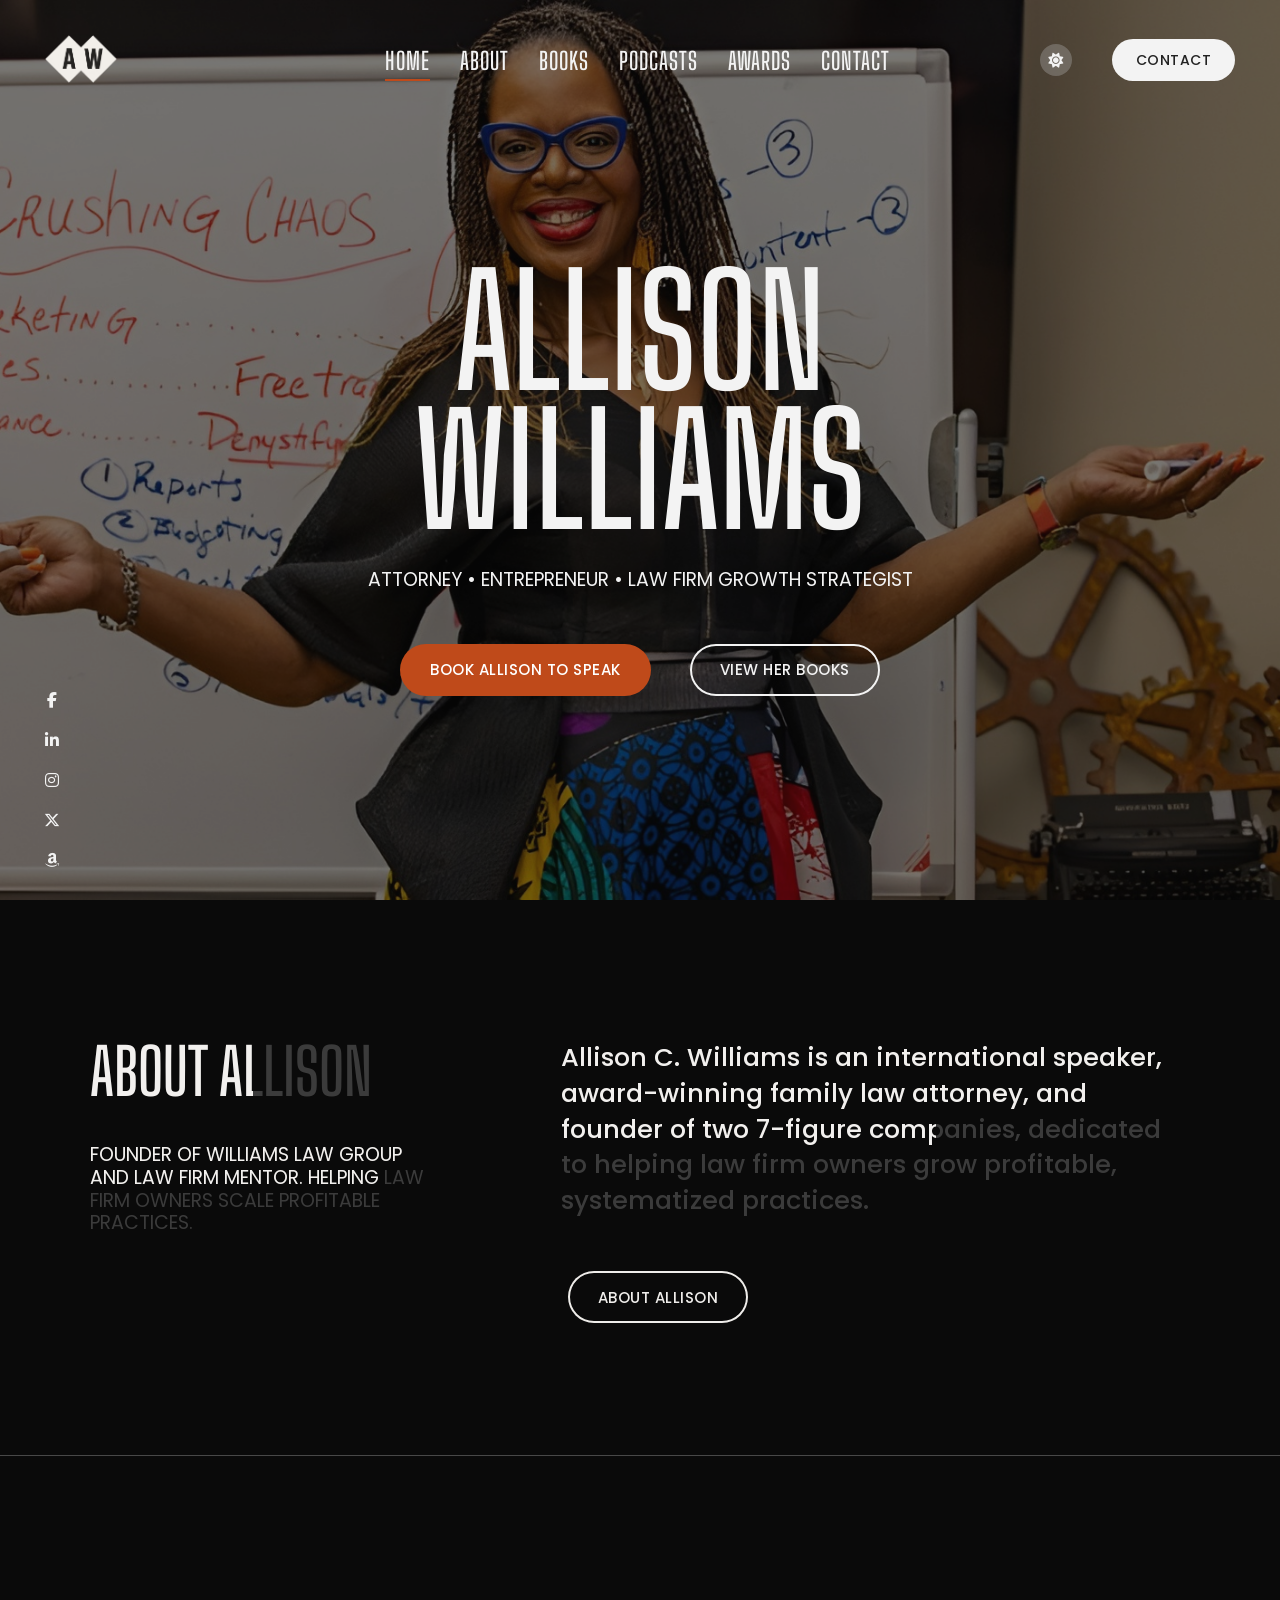
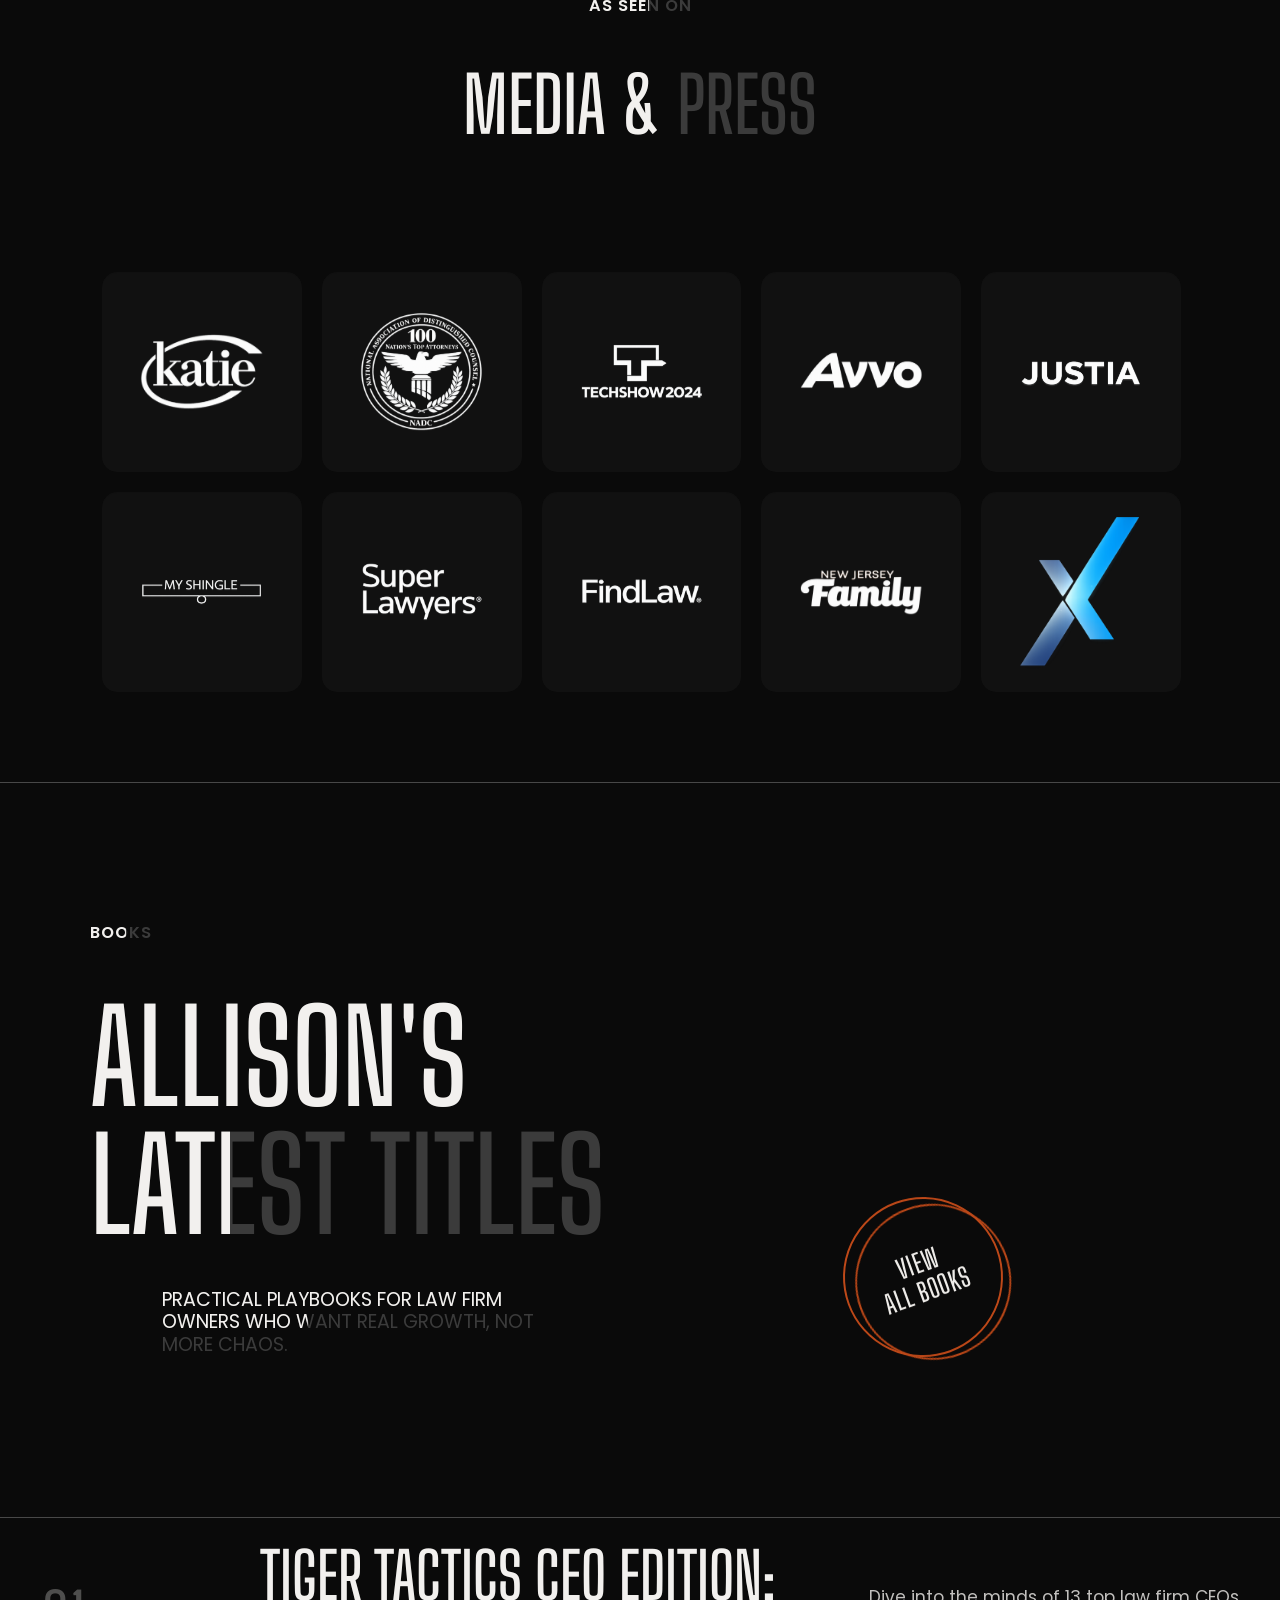
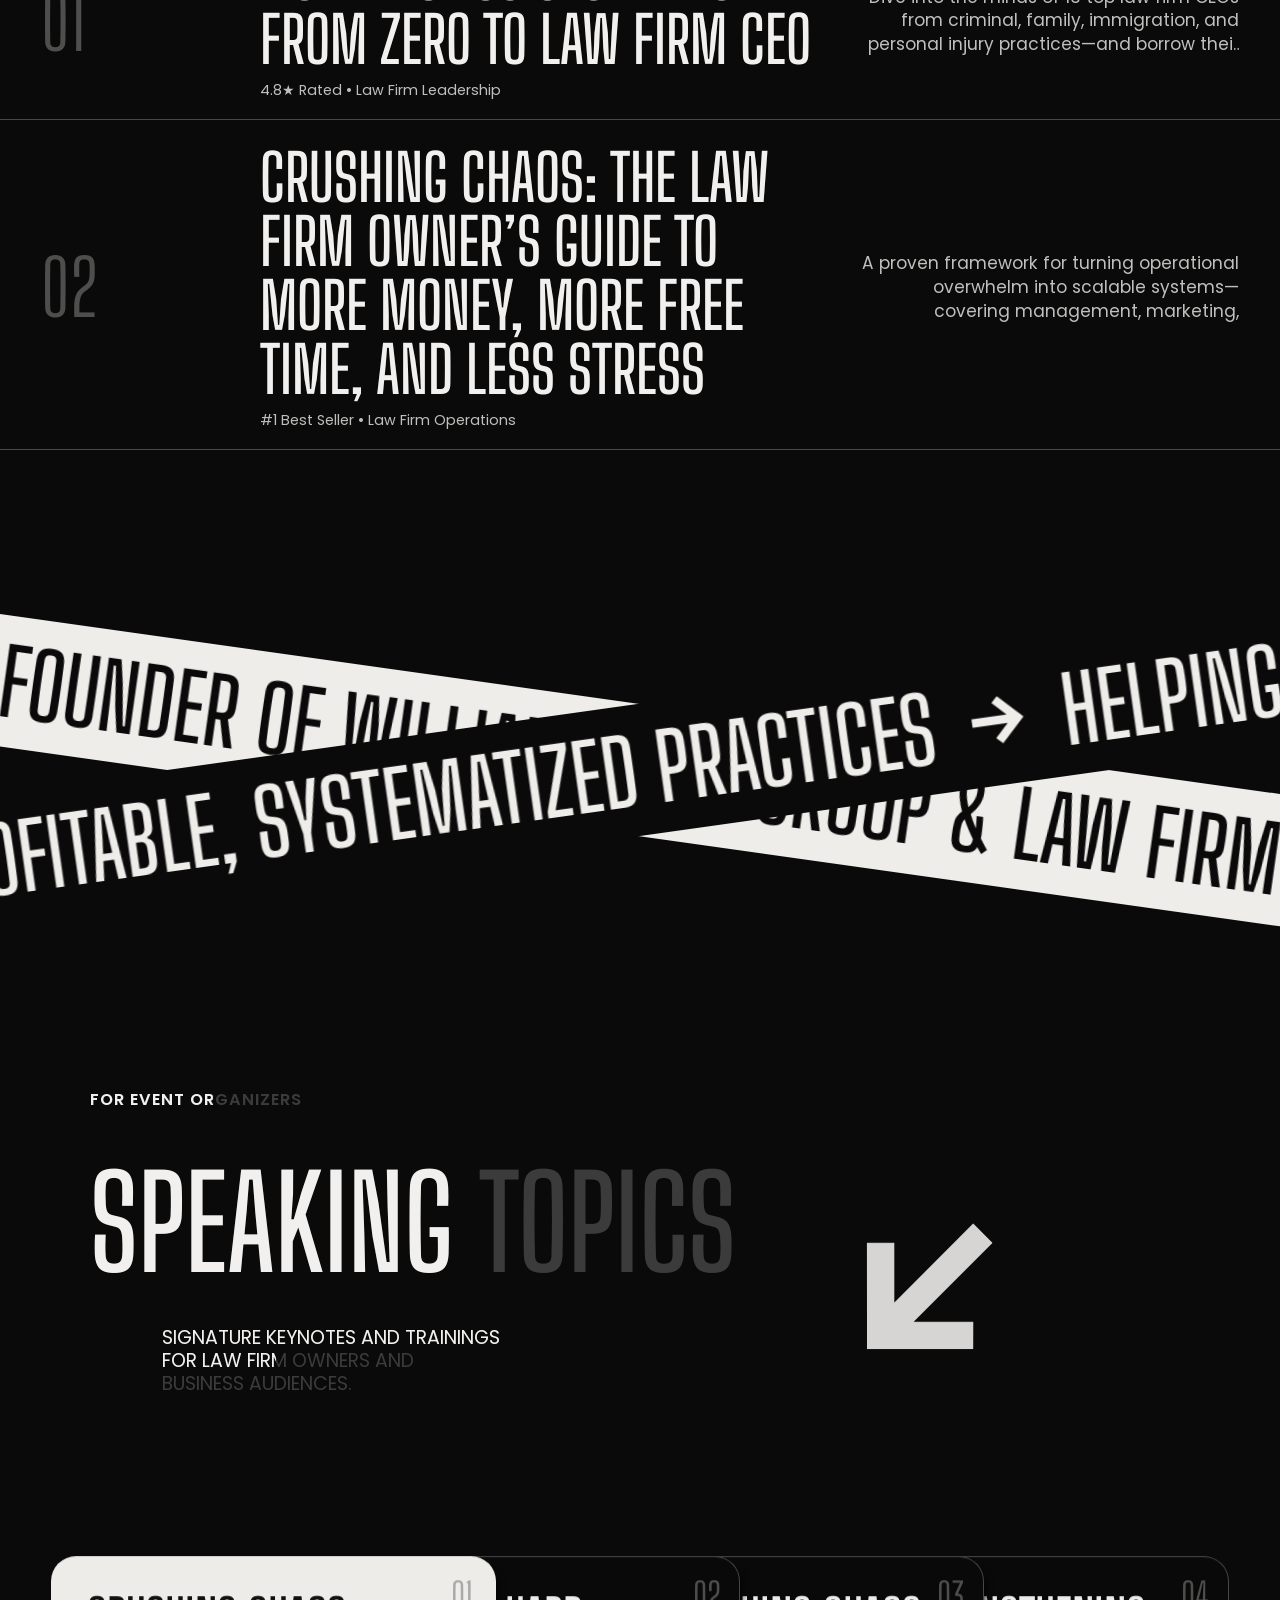
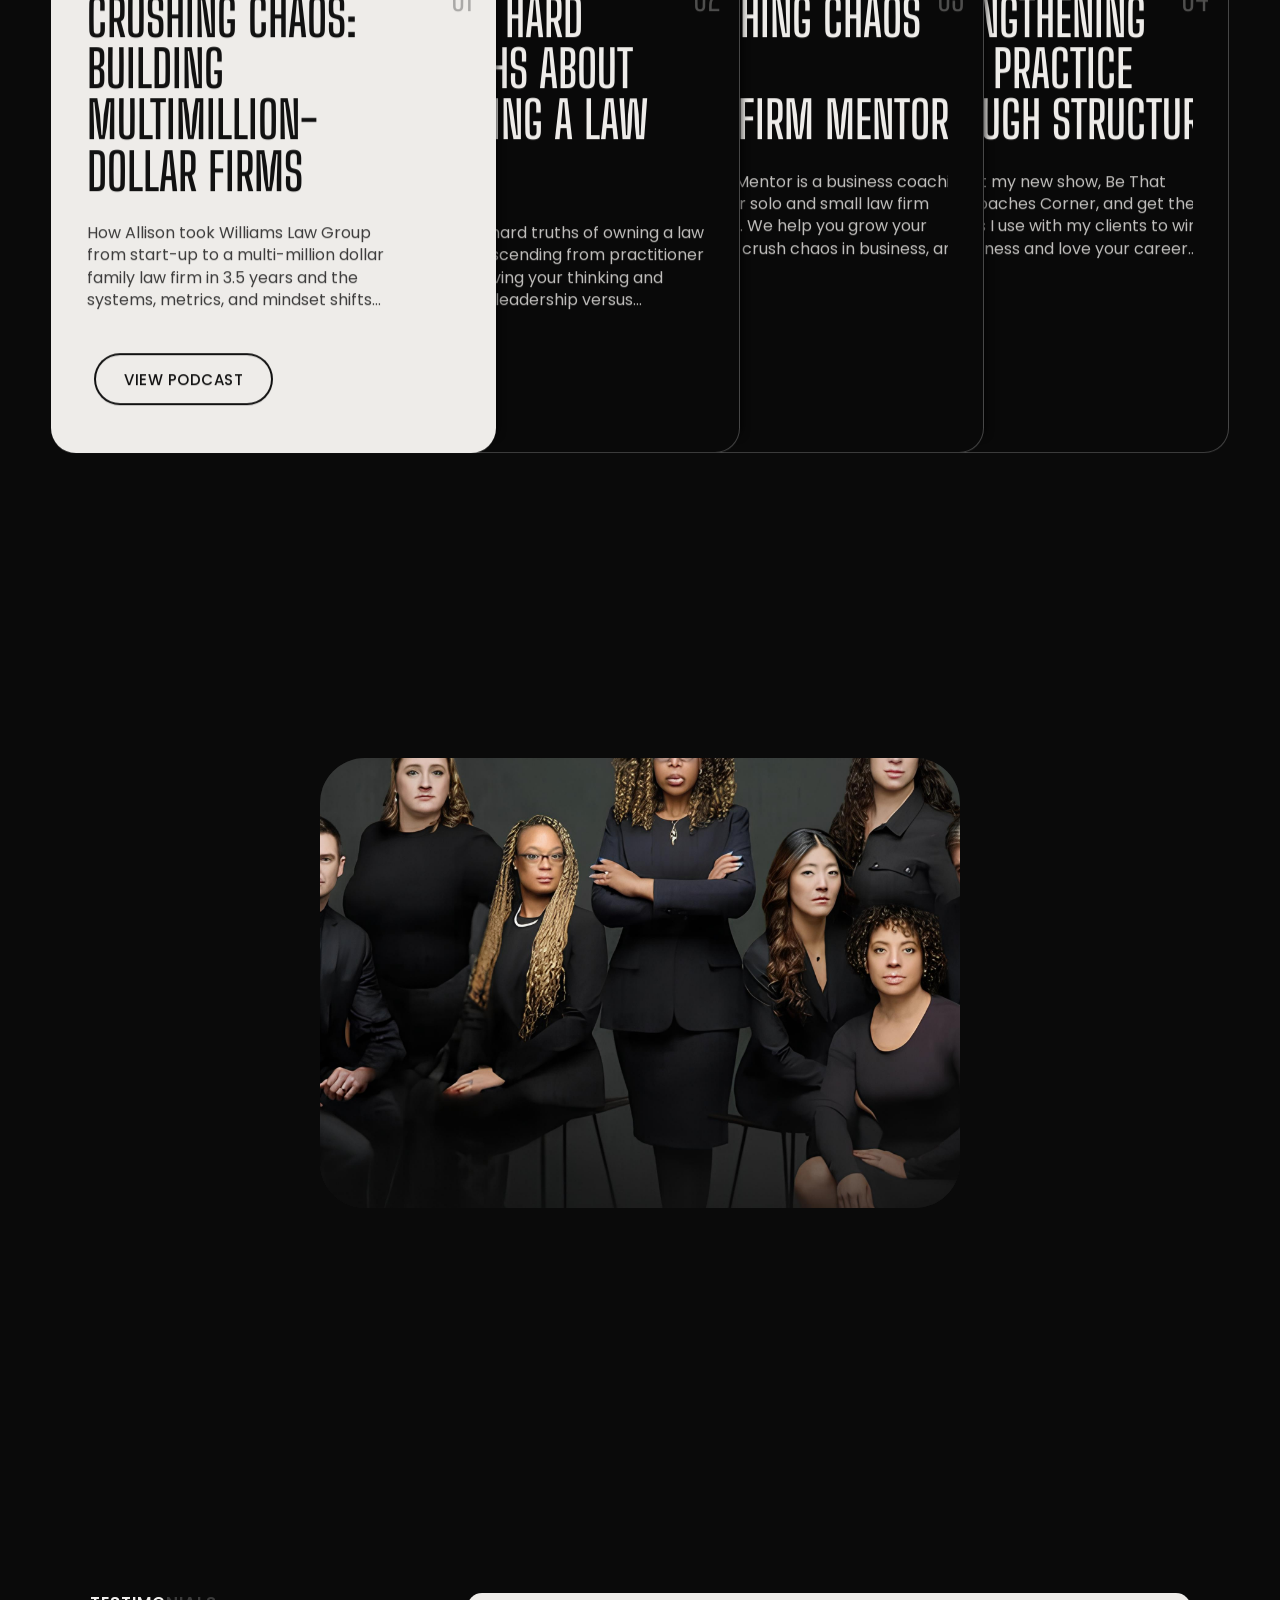
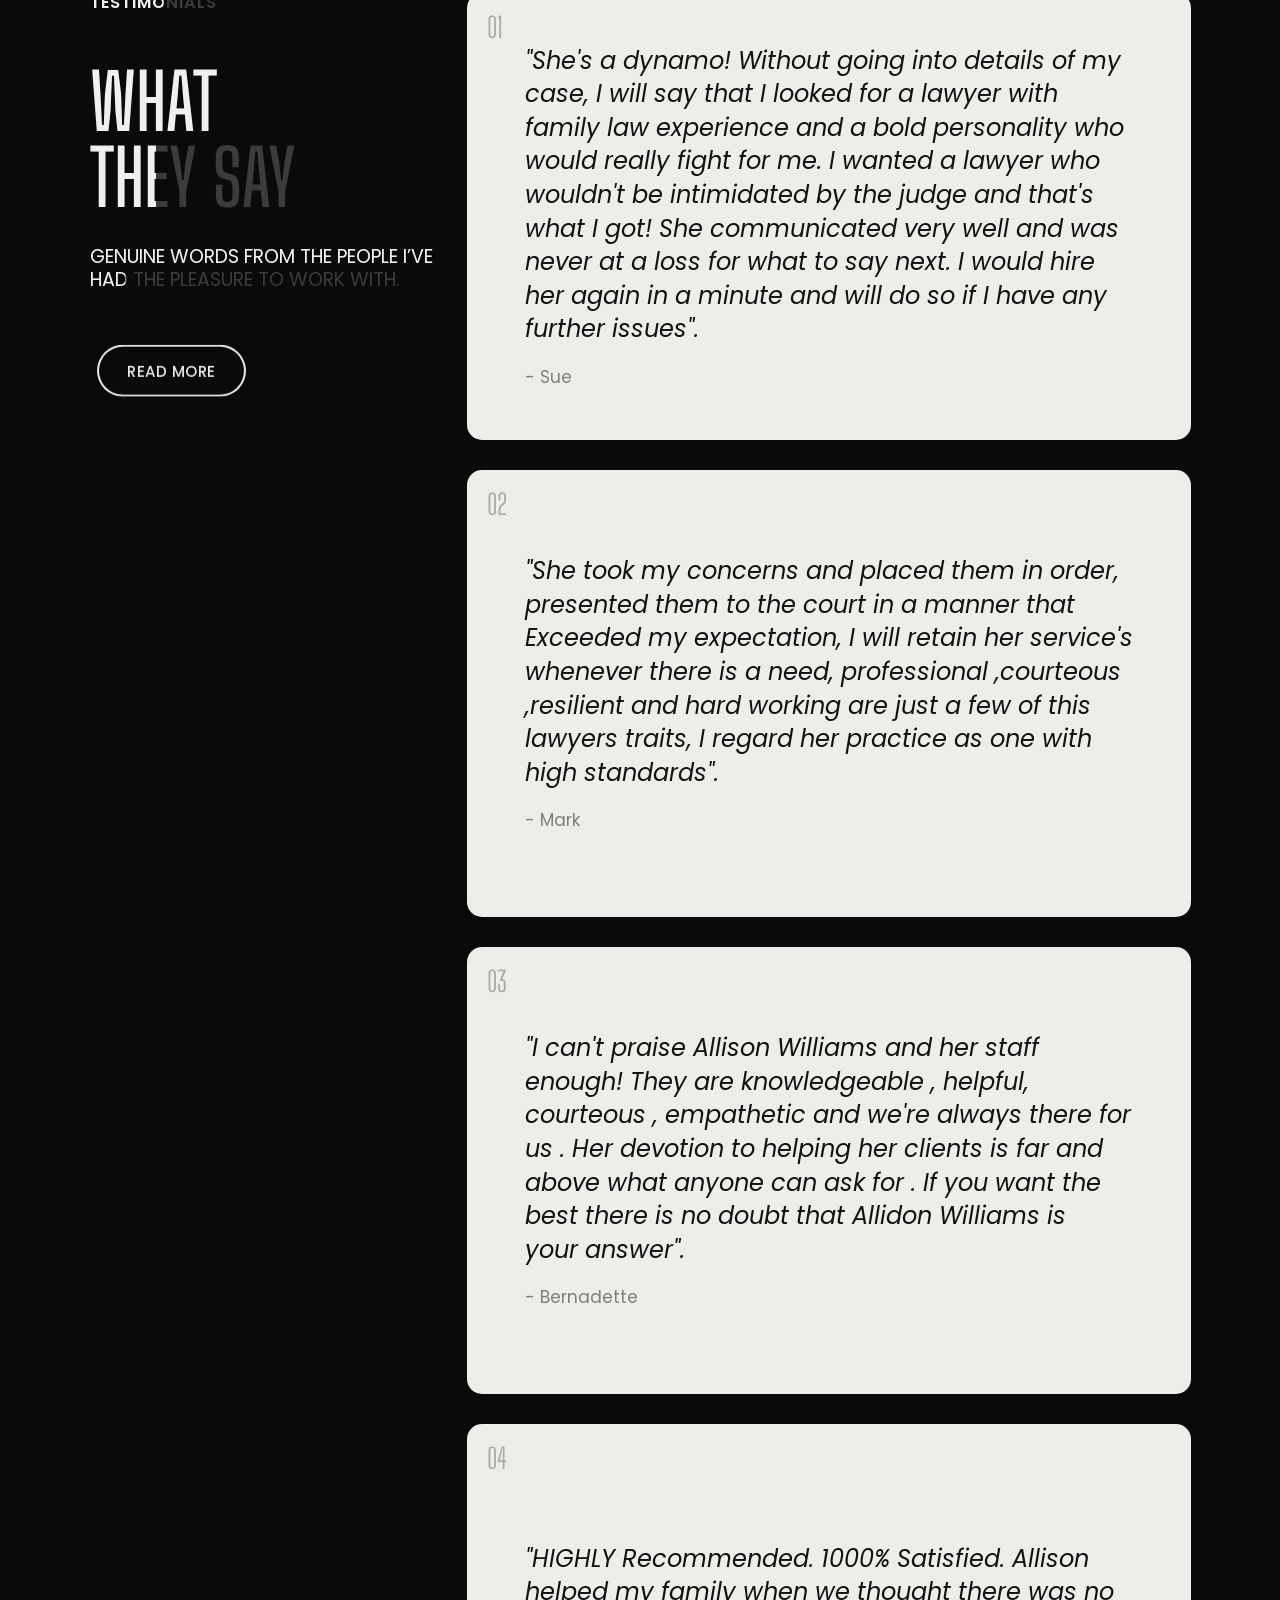
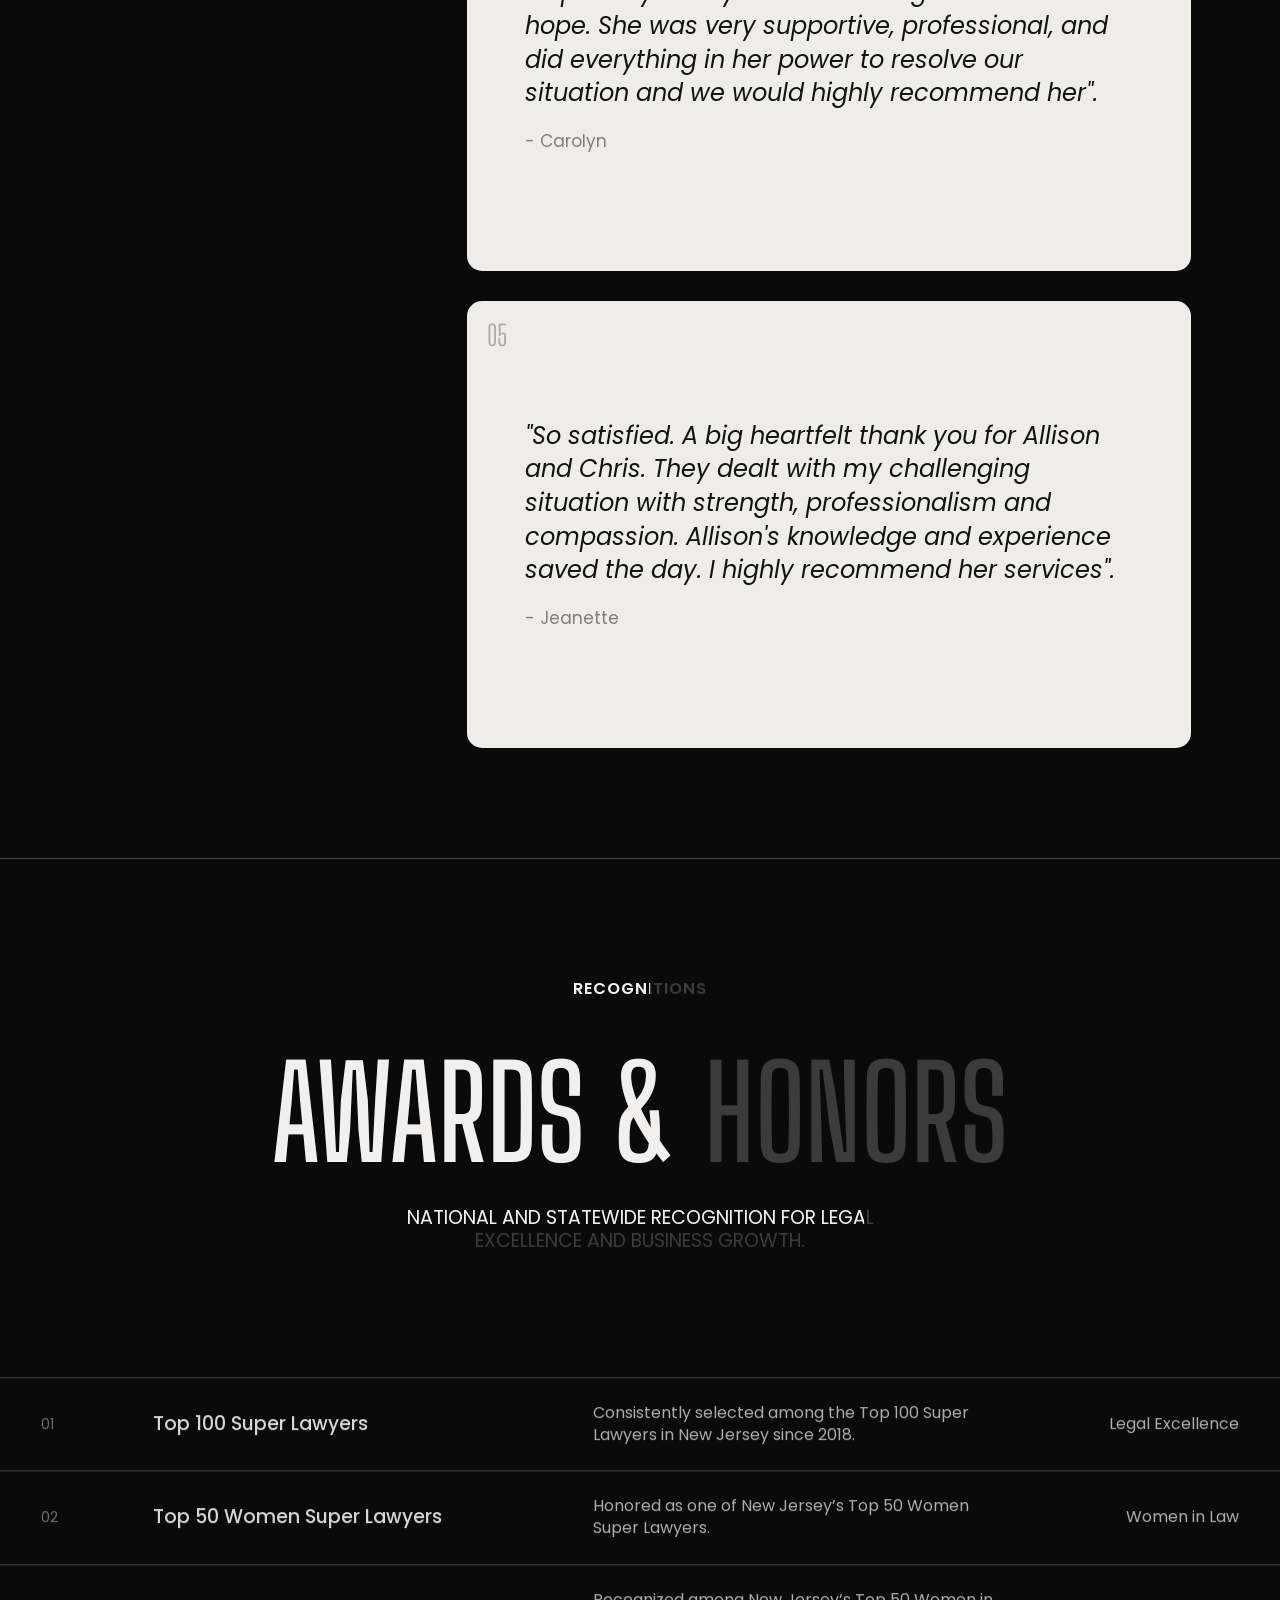
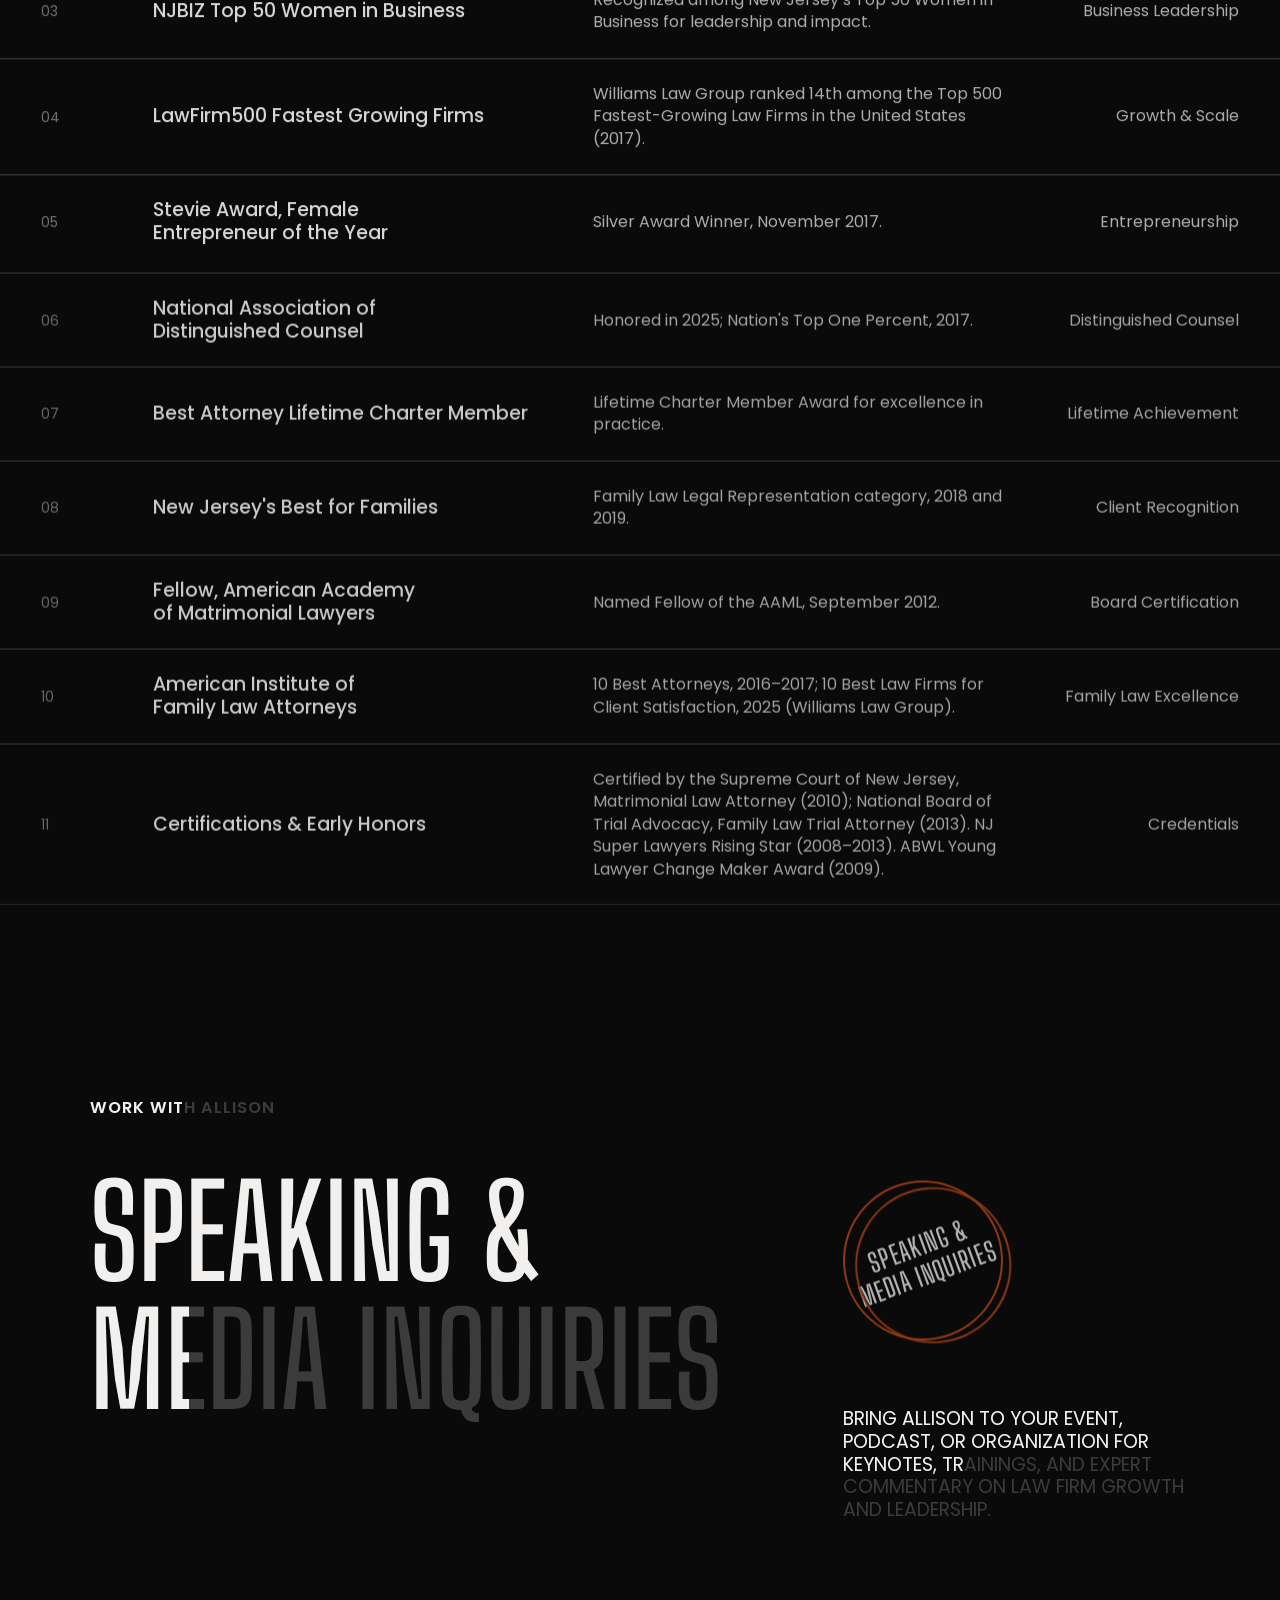
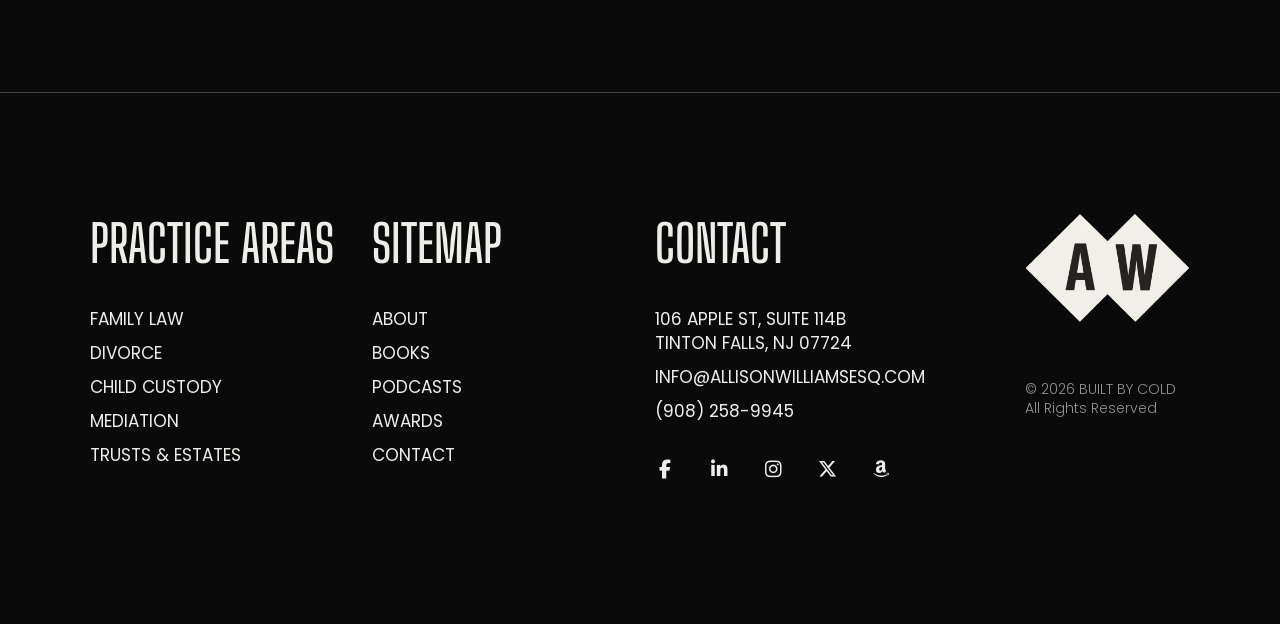
==== commit 70bb38a1: "feat: fourth update" ====
--- a/index.html
+++ b/index.html
@@ -1507,7 +1507,7 @@
 										</li>
 										<li>
 											<div class="tt-footer-copyright">
-												© <span class="tt-copyright-year"></span> <a href="https://builtbycold.com" class="tt-link" target="_blank" rel="nofollow noopener">Built by Cold</a><br> 
+												© <span class="tt-copyright-year"></span> <a href="https://builtbycold.netlify.app" class="tt-link" target="_blank" rel="nofollow noopener">Built by Cold</a><br> 
 												All Rights Reserved
 											</div> <!-- /.tt-footer-copyright -->
 										</li>
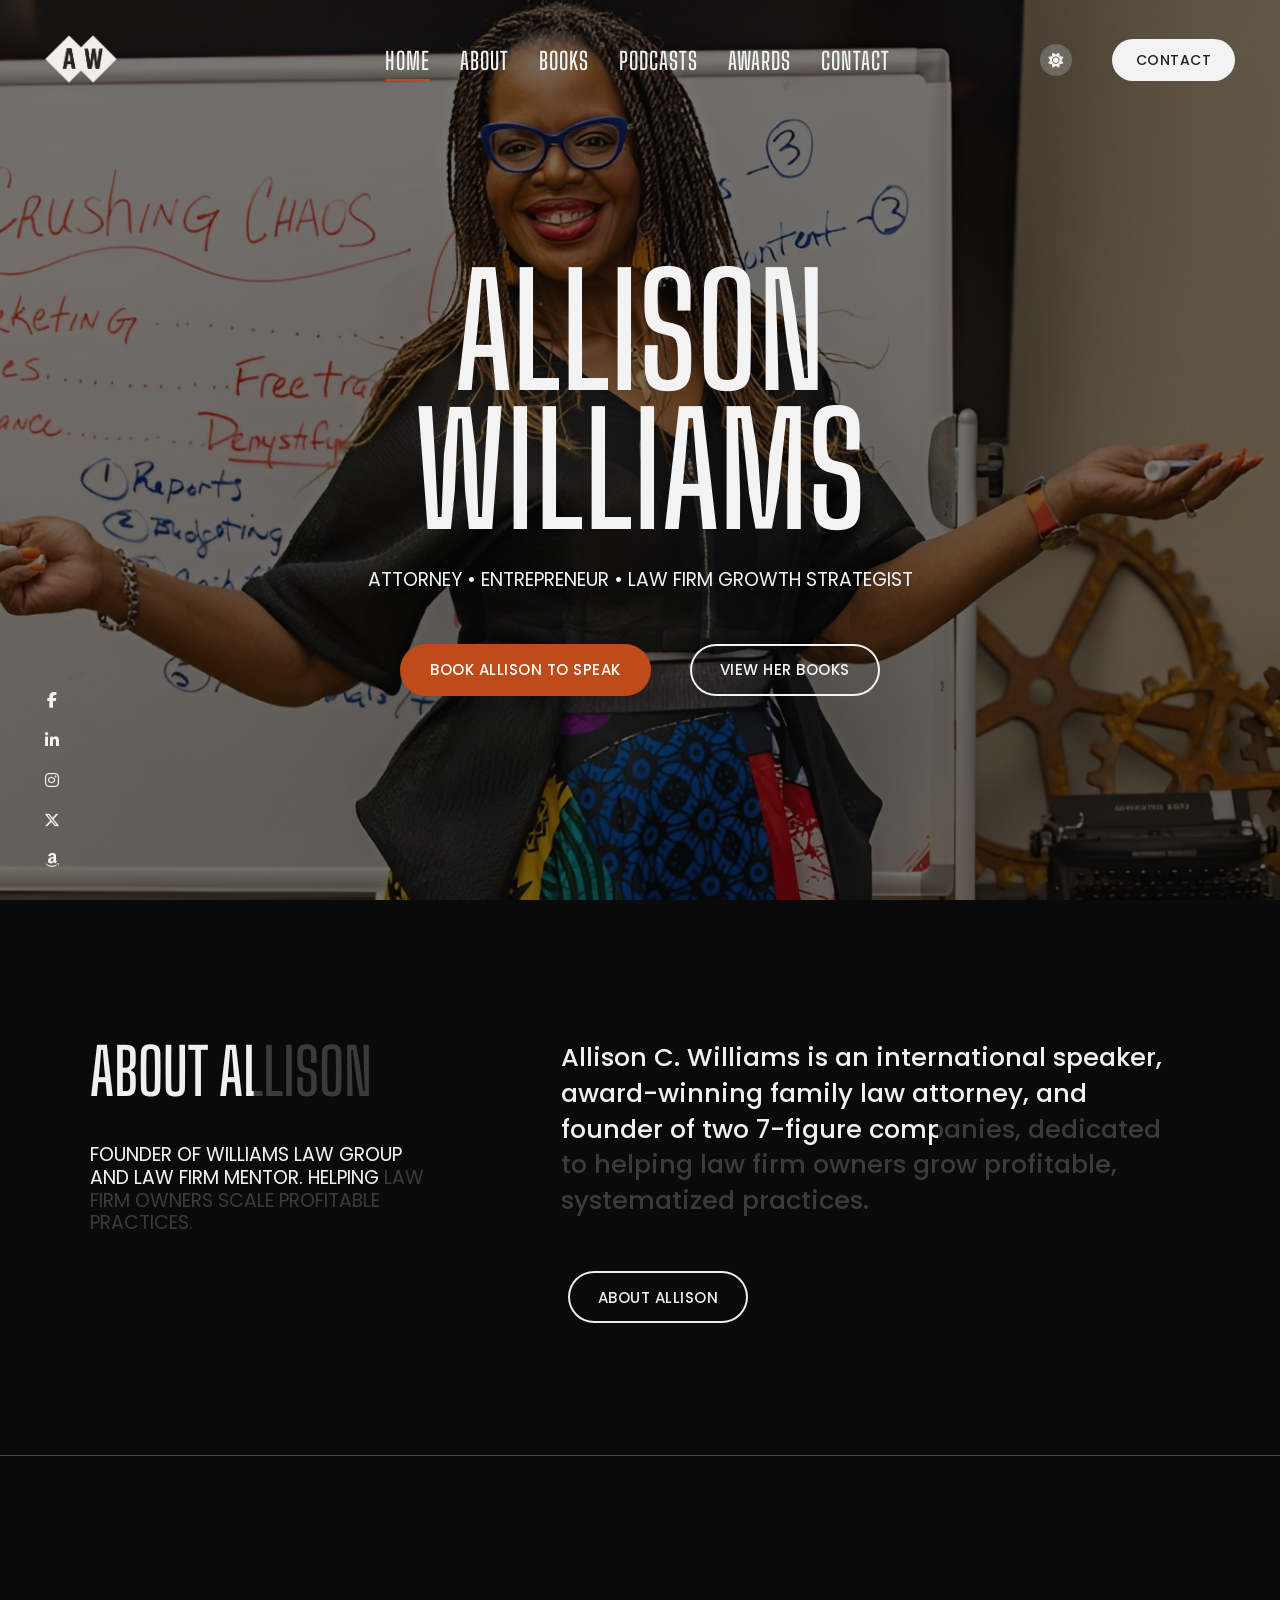
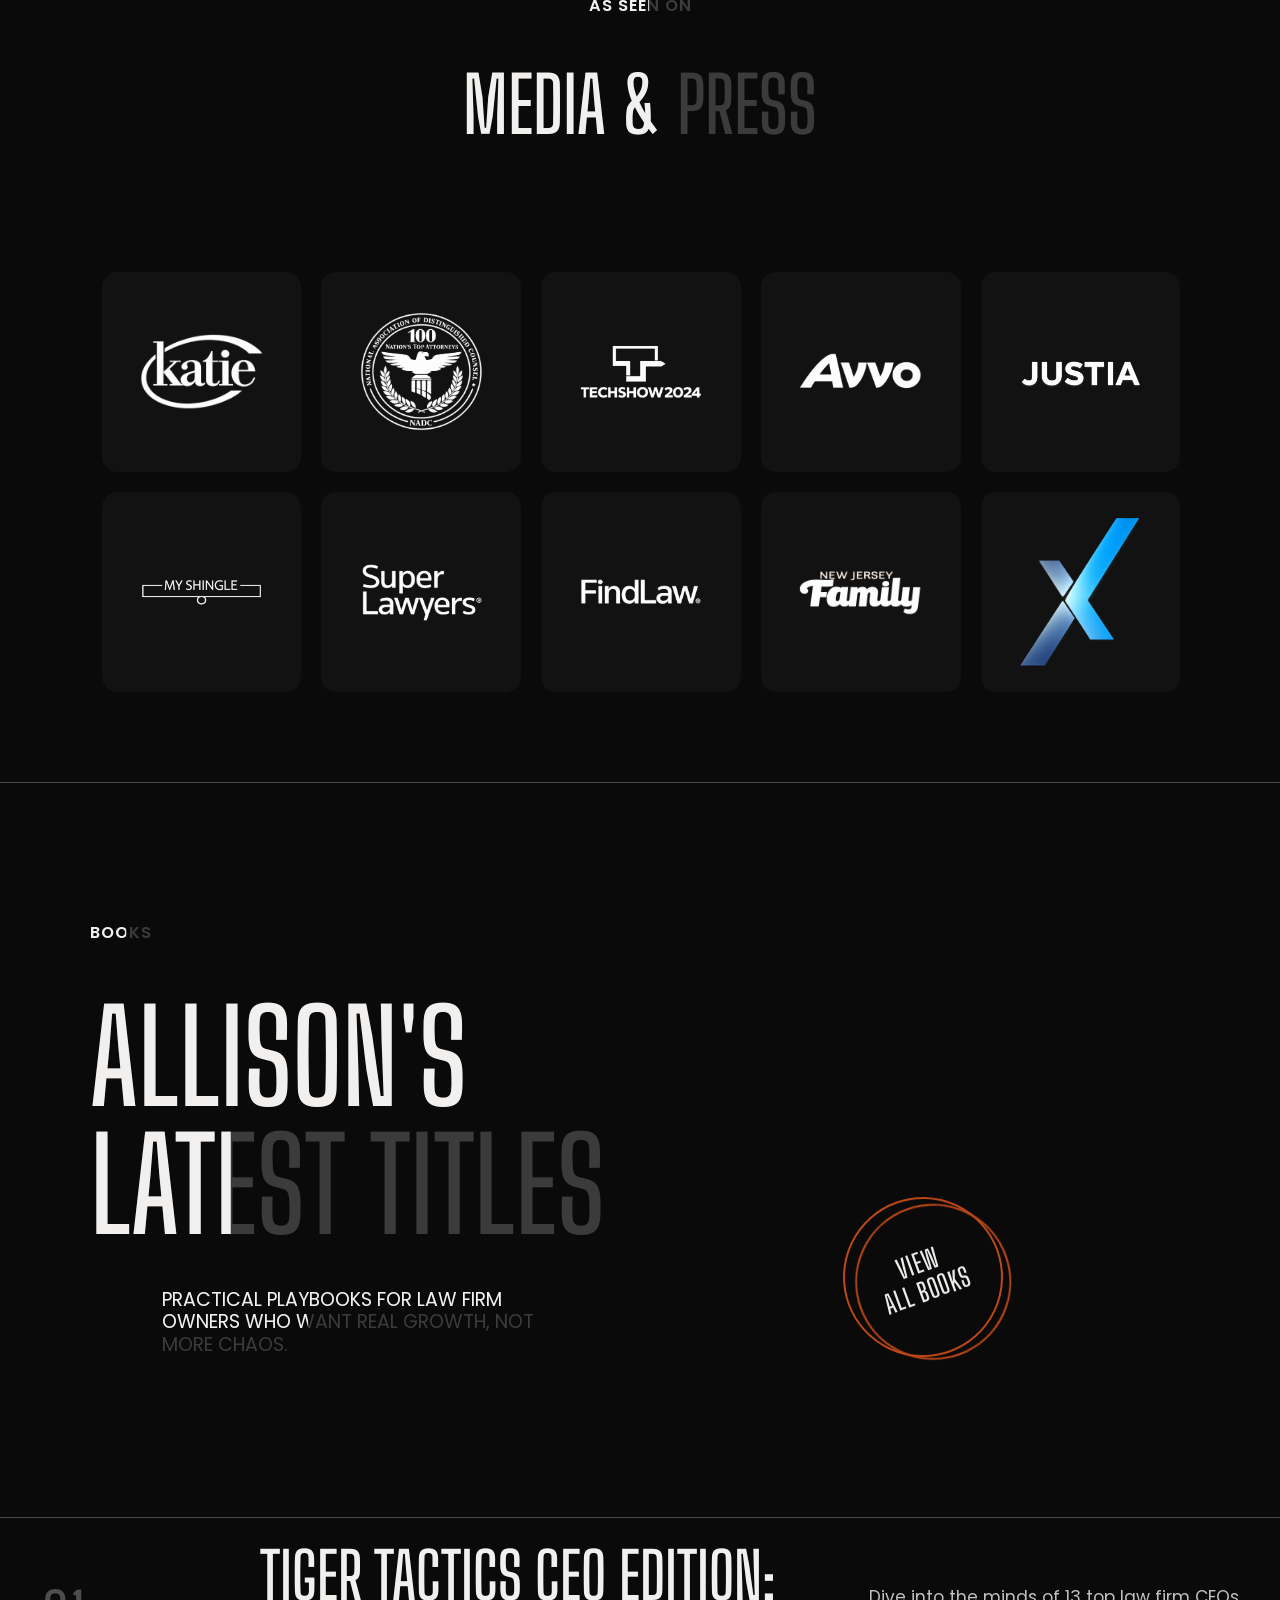
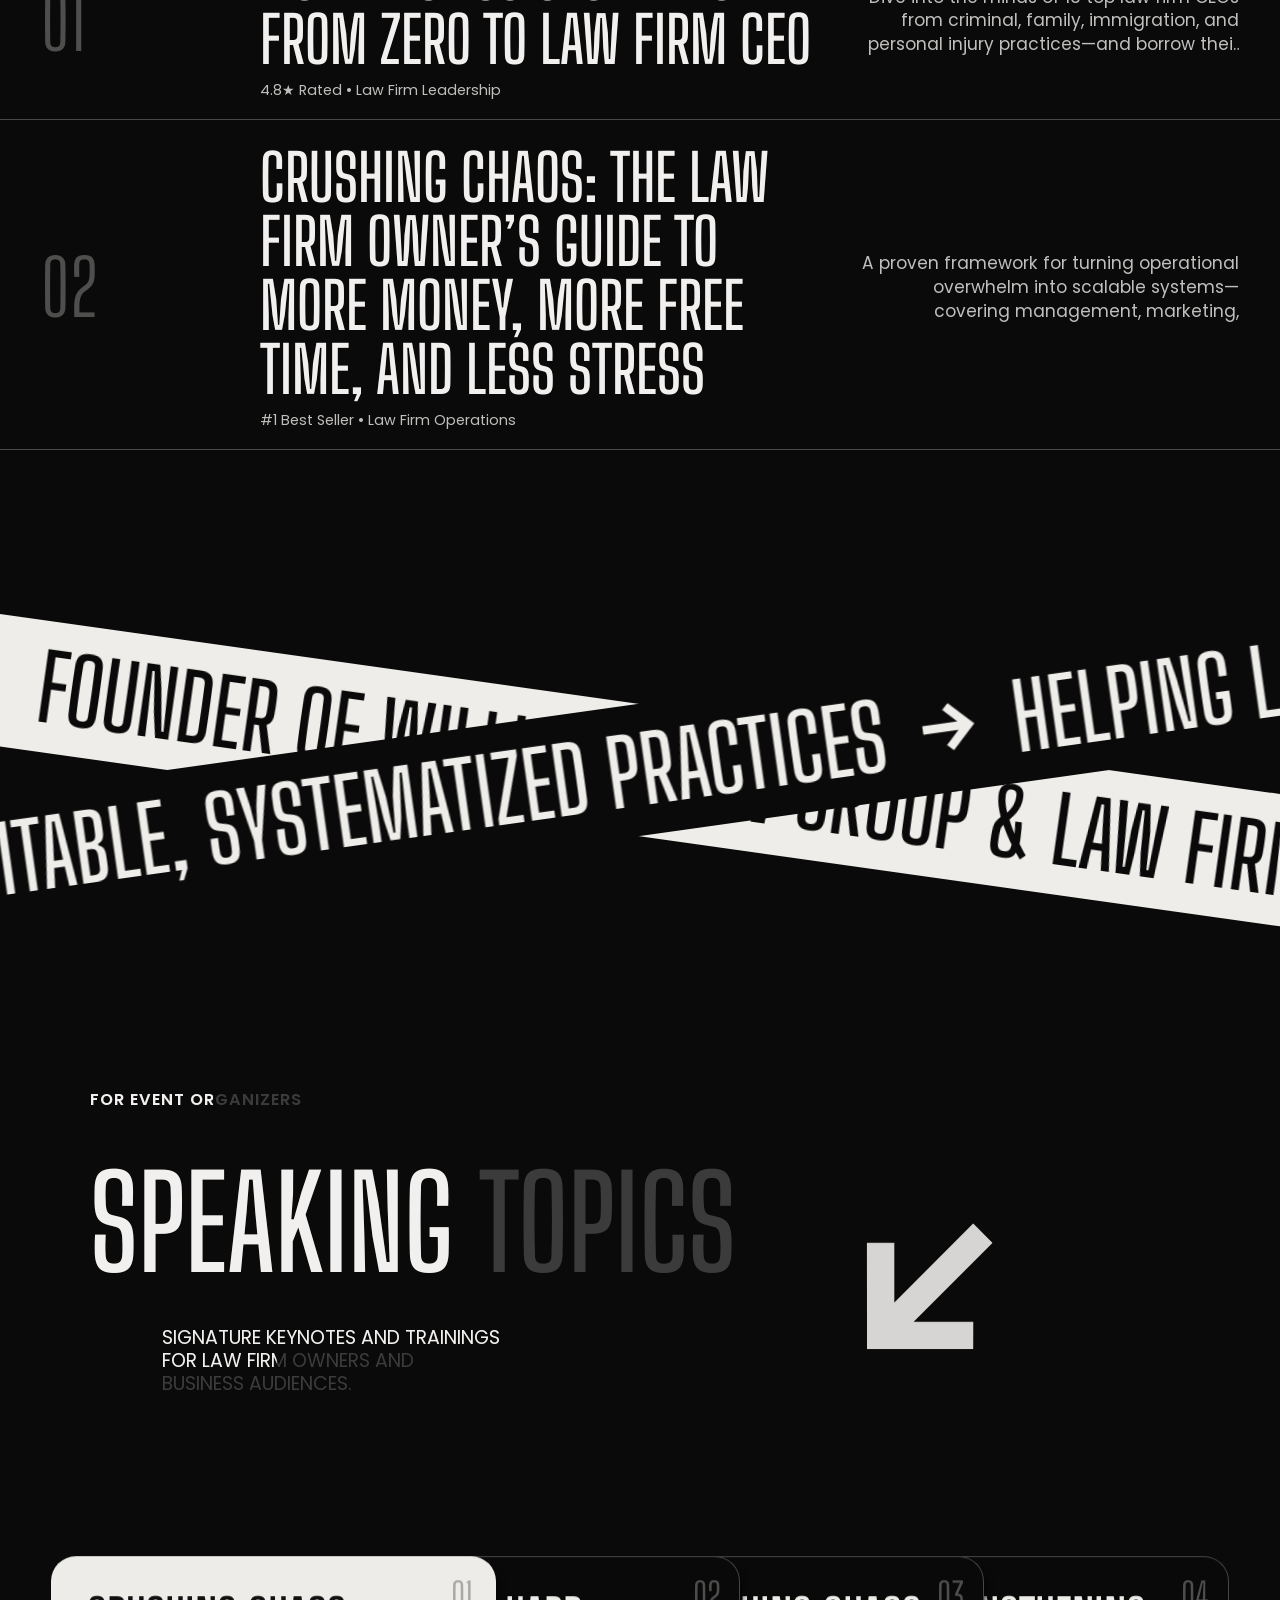
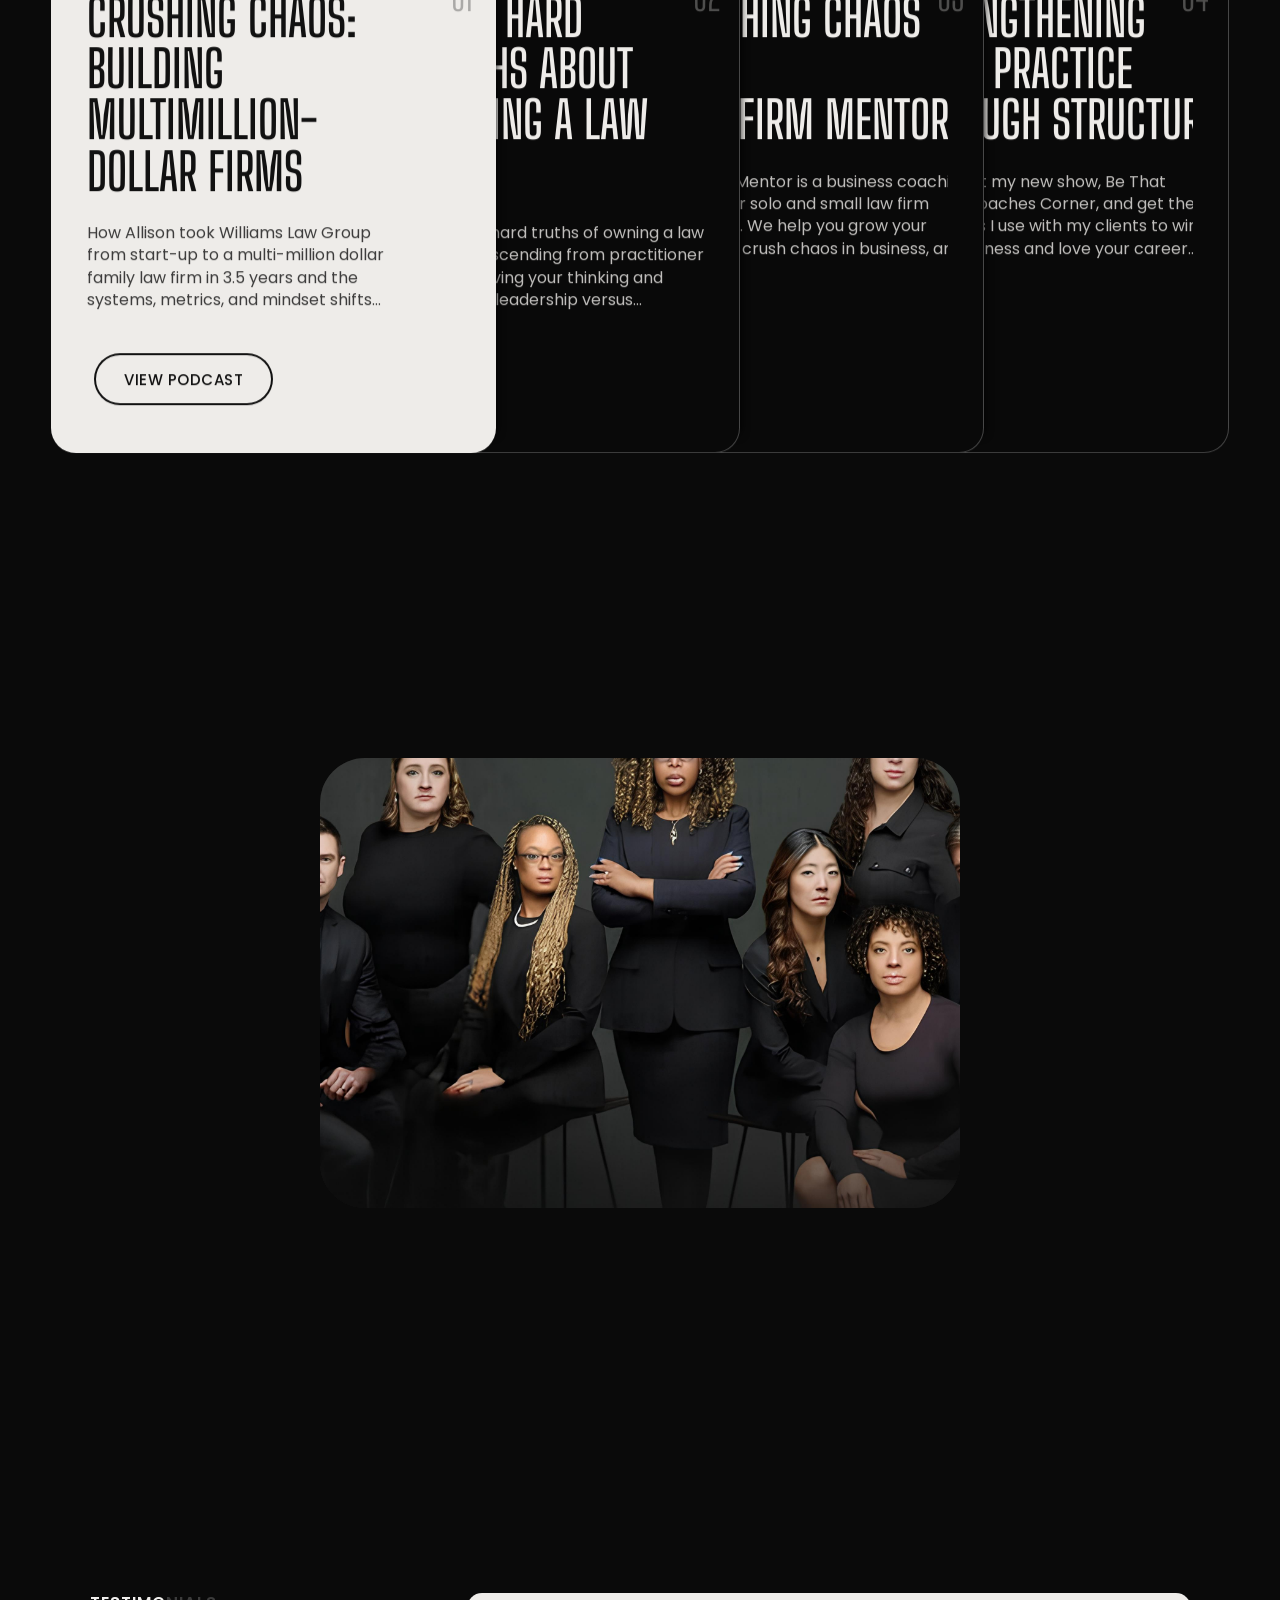
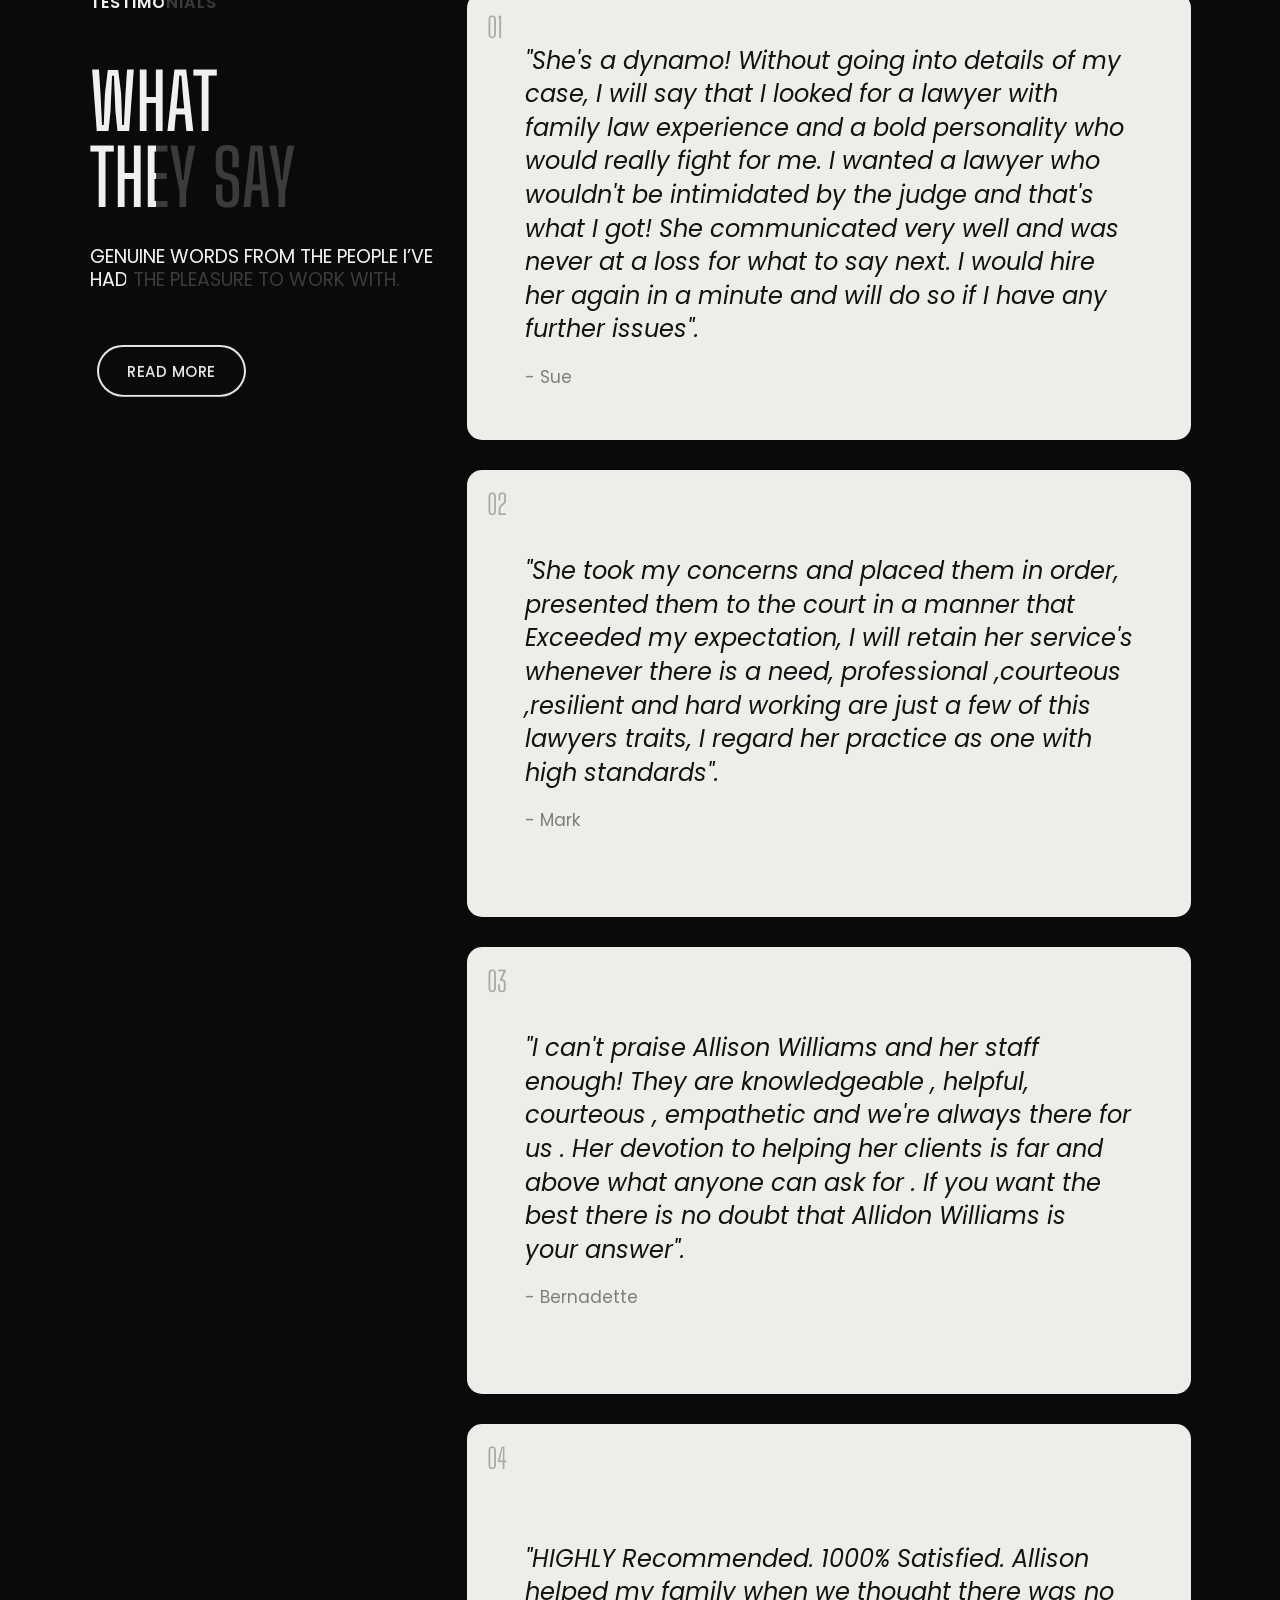
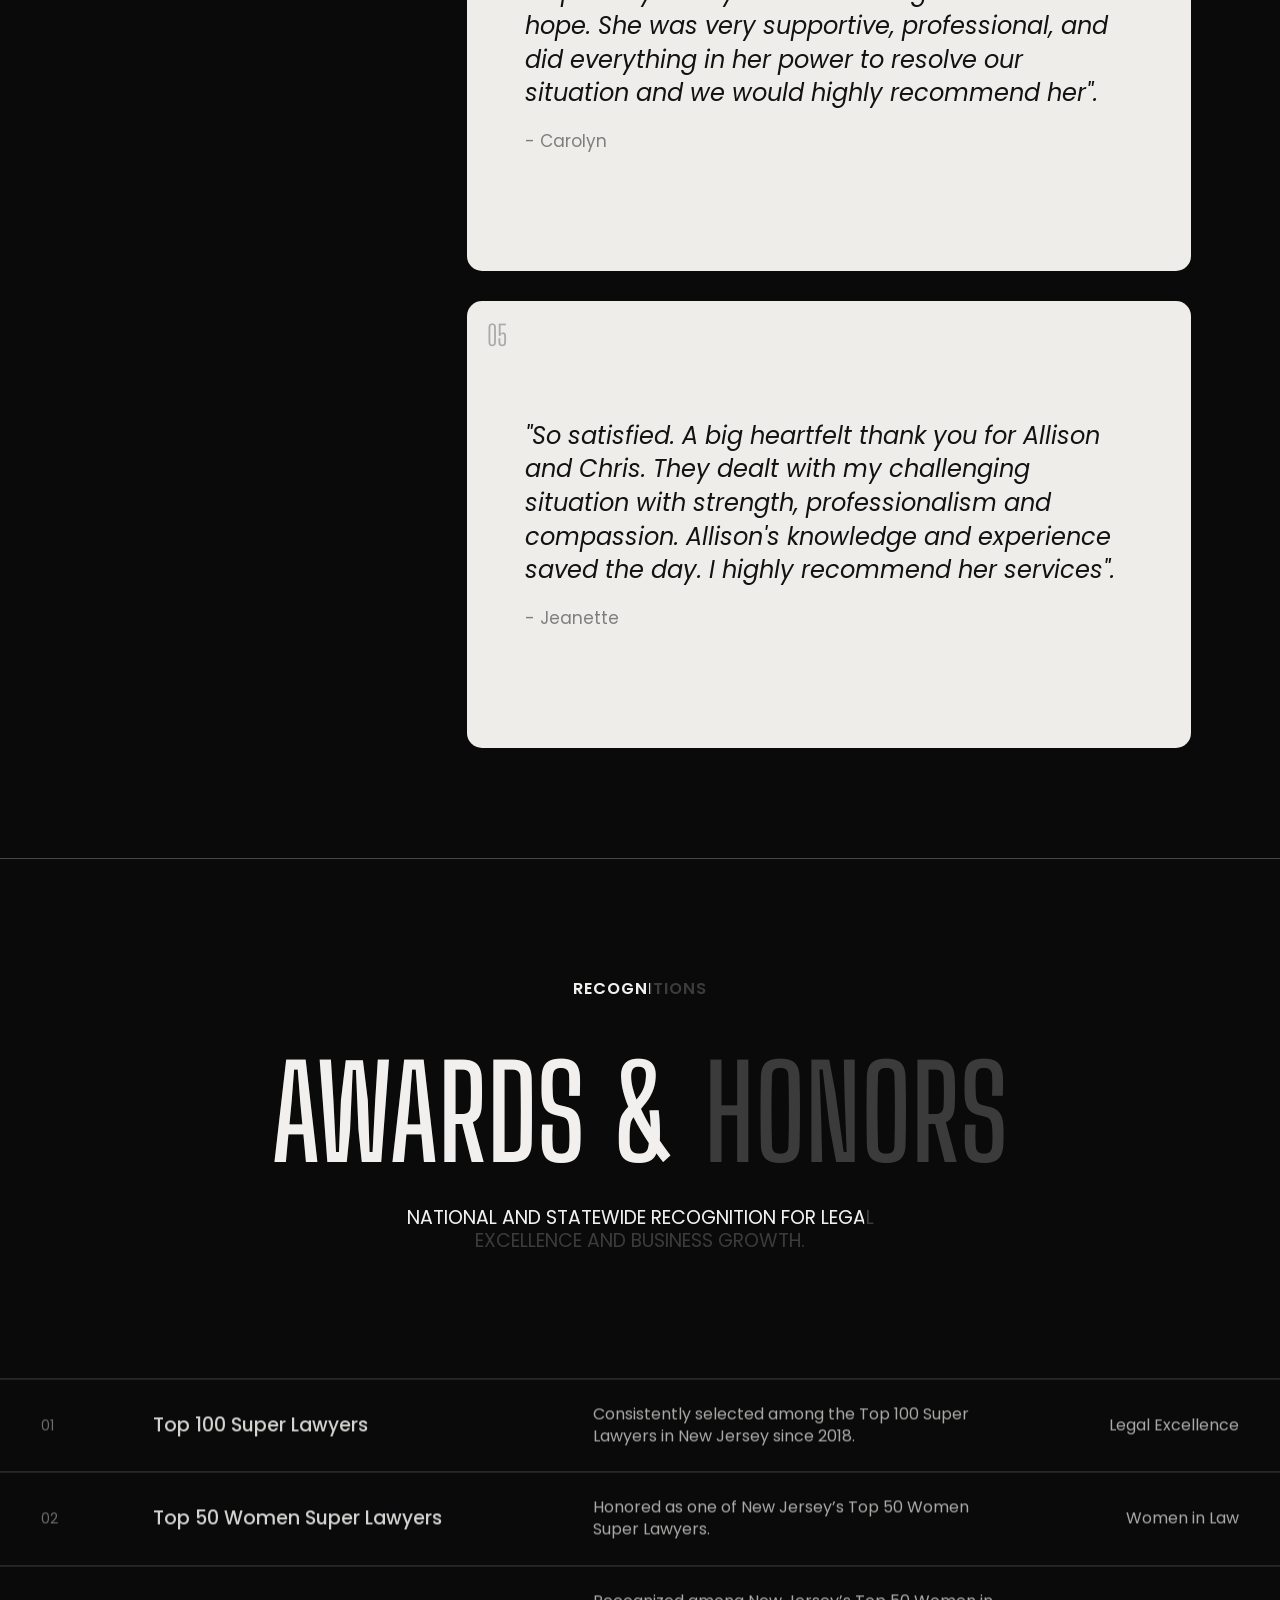
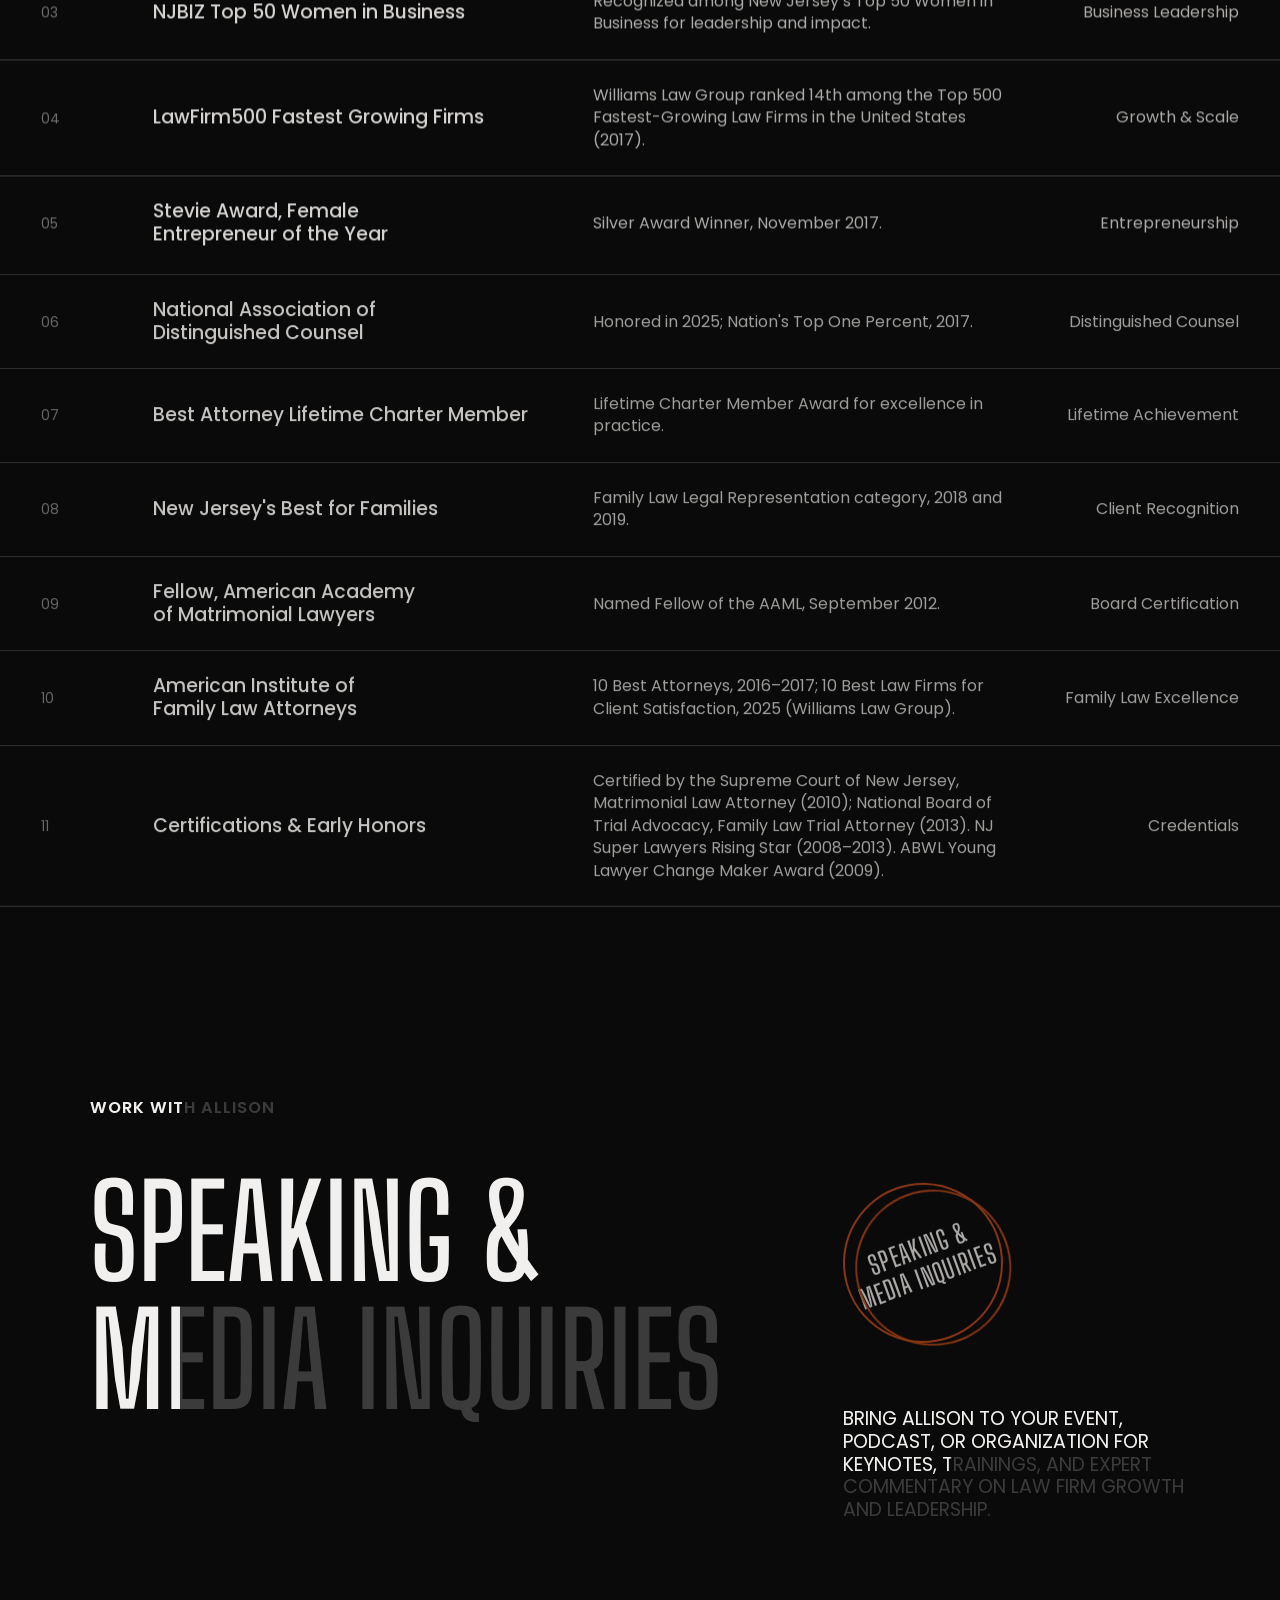
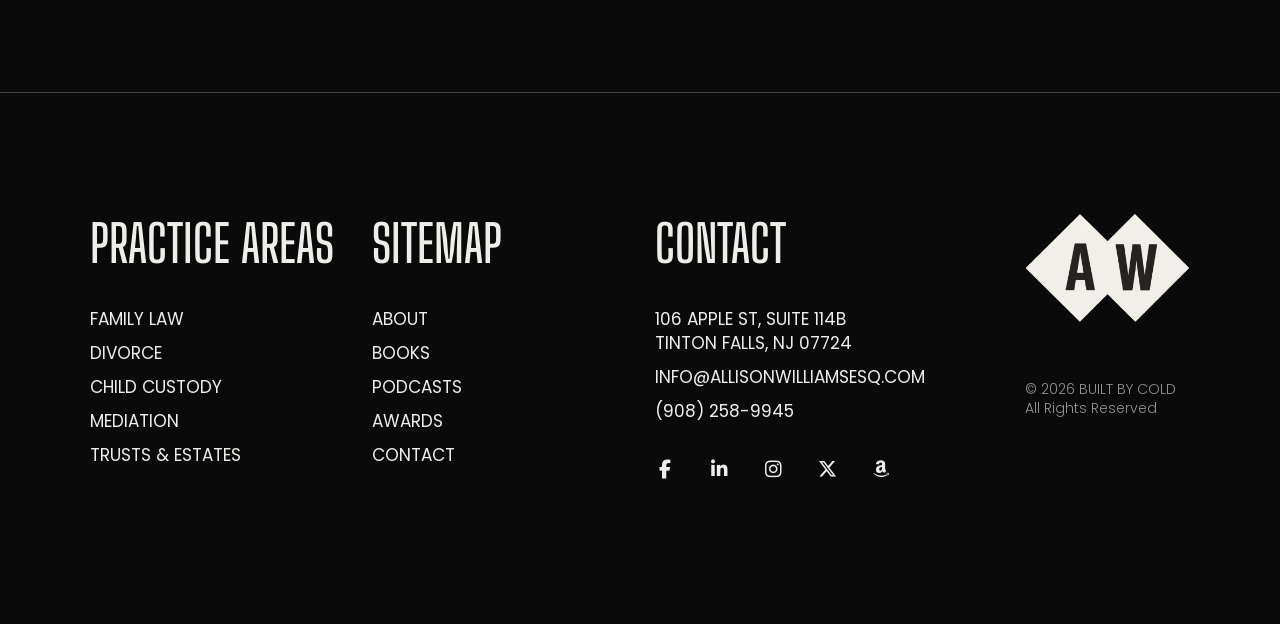
==== commit 7d8f2070: "feat: added socials" ====
--- a/index.html
+++ b/index.html
@@ -16,16 +16,6 @@
 		<!-- Favicon (http://www.favicon-generator.org/) -->
 		<link rel="shortcut icon" href="favicon.ico" type="image/x-icon">
 		<link rel="icon" href="favicon.ico" type="image/x-icon">
-
-		<!-- Google tag (gtag.js) -->
-		<script async src="https://www.googletagmanager.com/gtag/js?id=G-2SLRW2WLDD"></script>
-		<script>
-			window.dataLayer = window.dataLayer || [];
-			function gtag(){dataLayer.push(arguments);}
-			gtag('js', new Date());
-
-			gtag('config', 'G-2SLRW2WLDD');
-		</script>
 
 		<!-- Google fonts (https://fonts.google.com/) -->
 		<link rel="preconnect" href="https://fonts.googleapis.com">
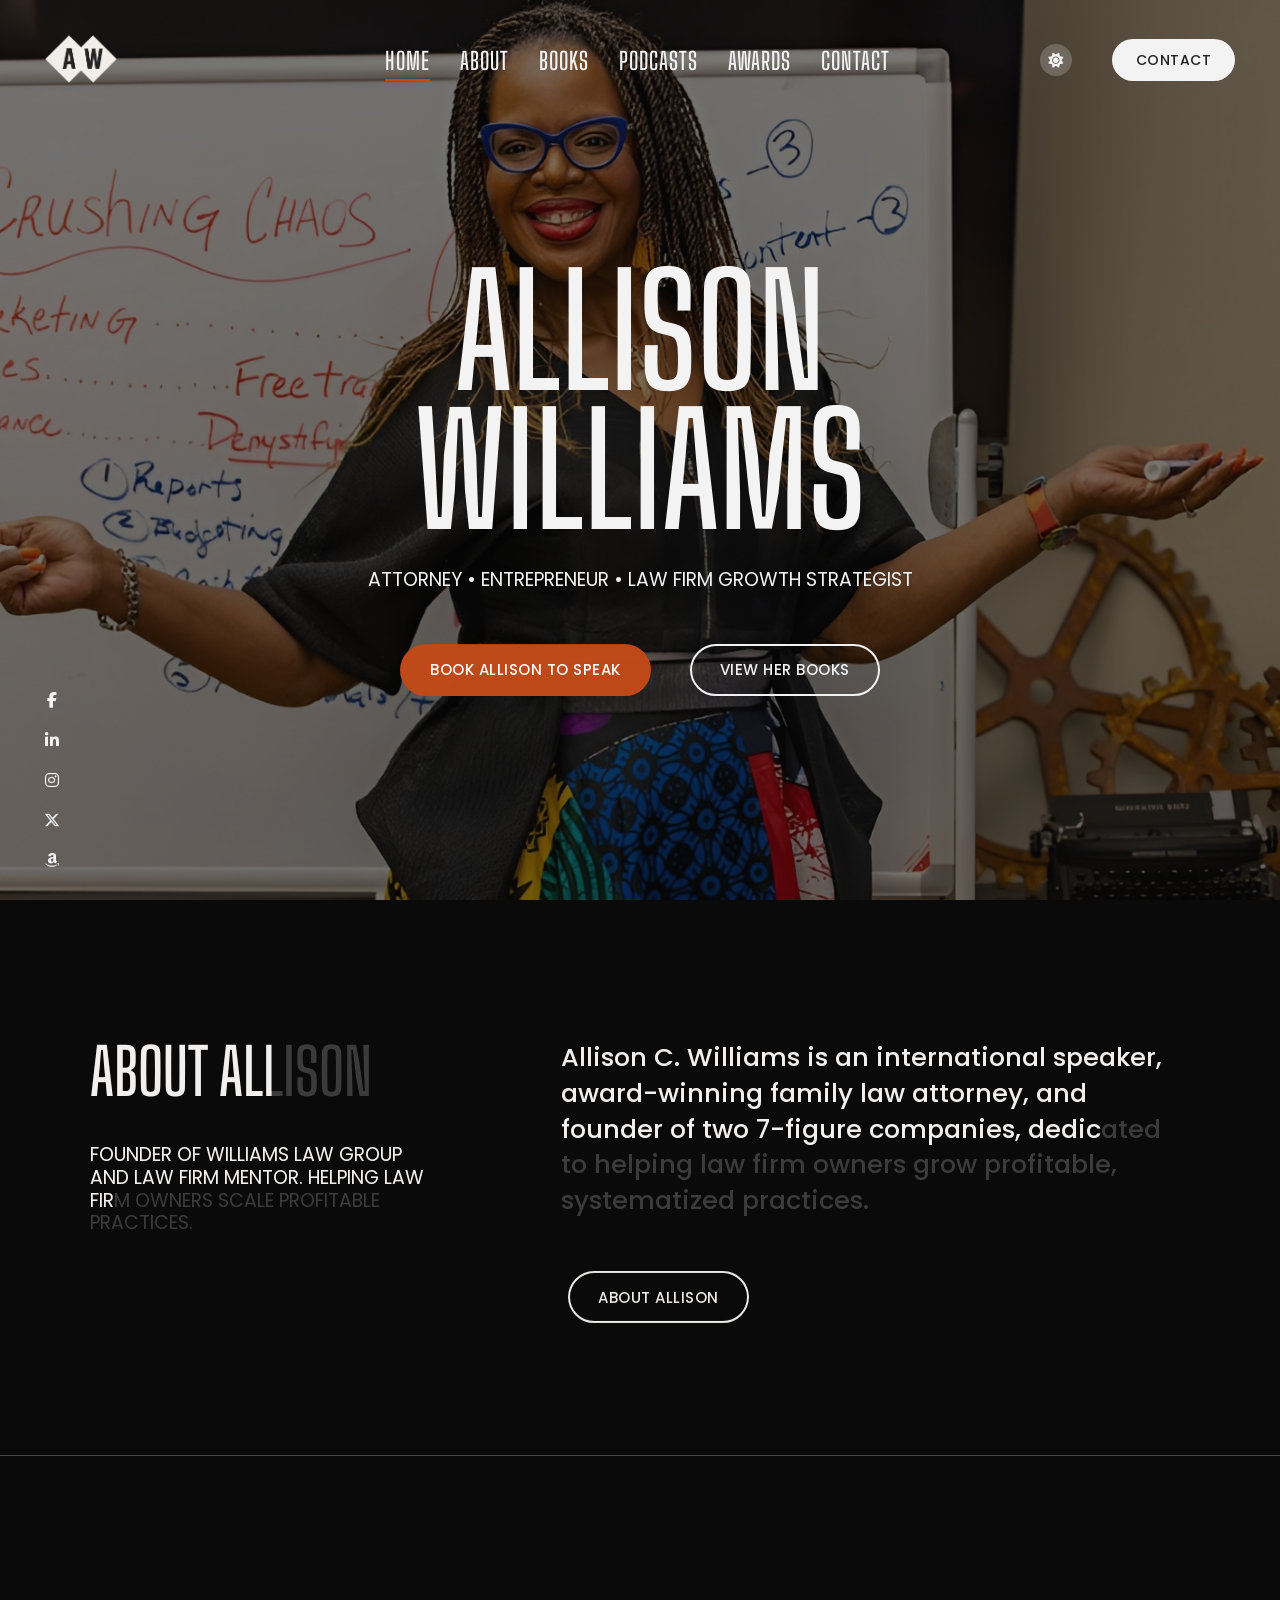
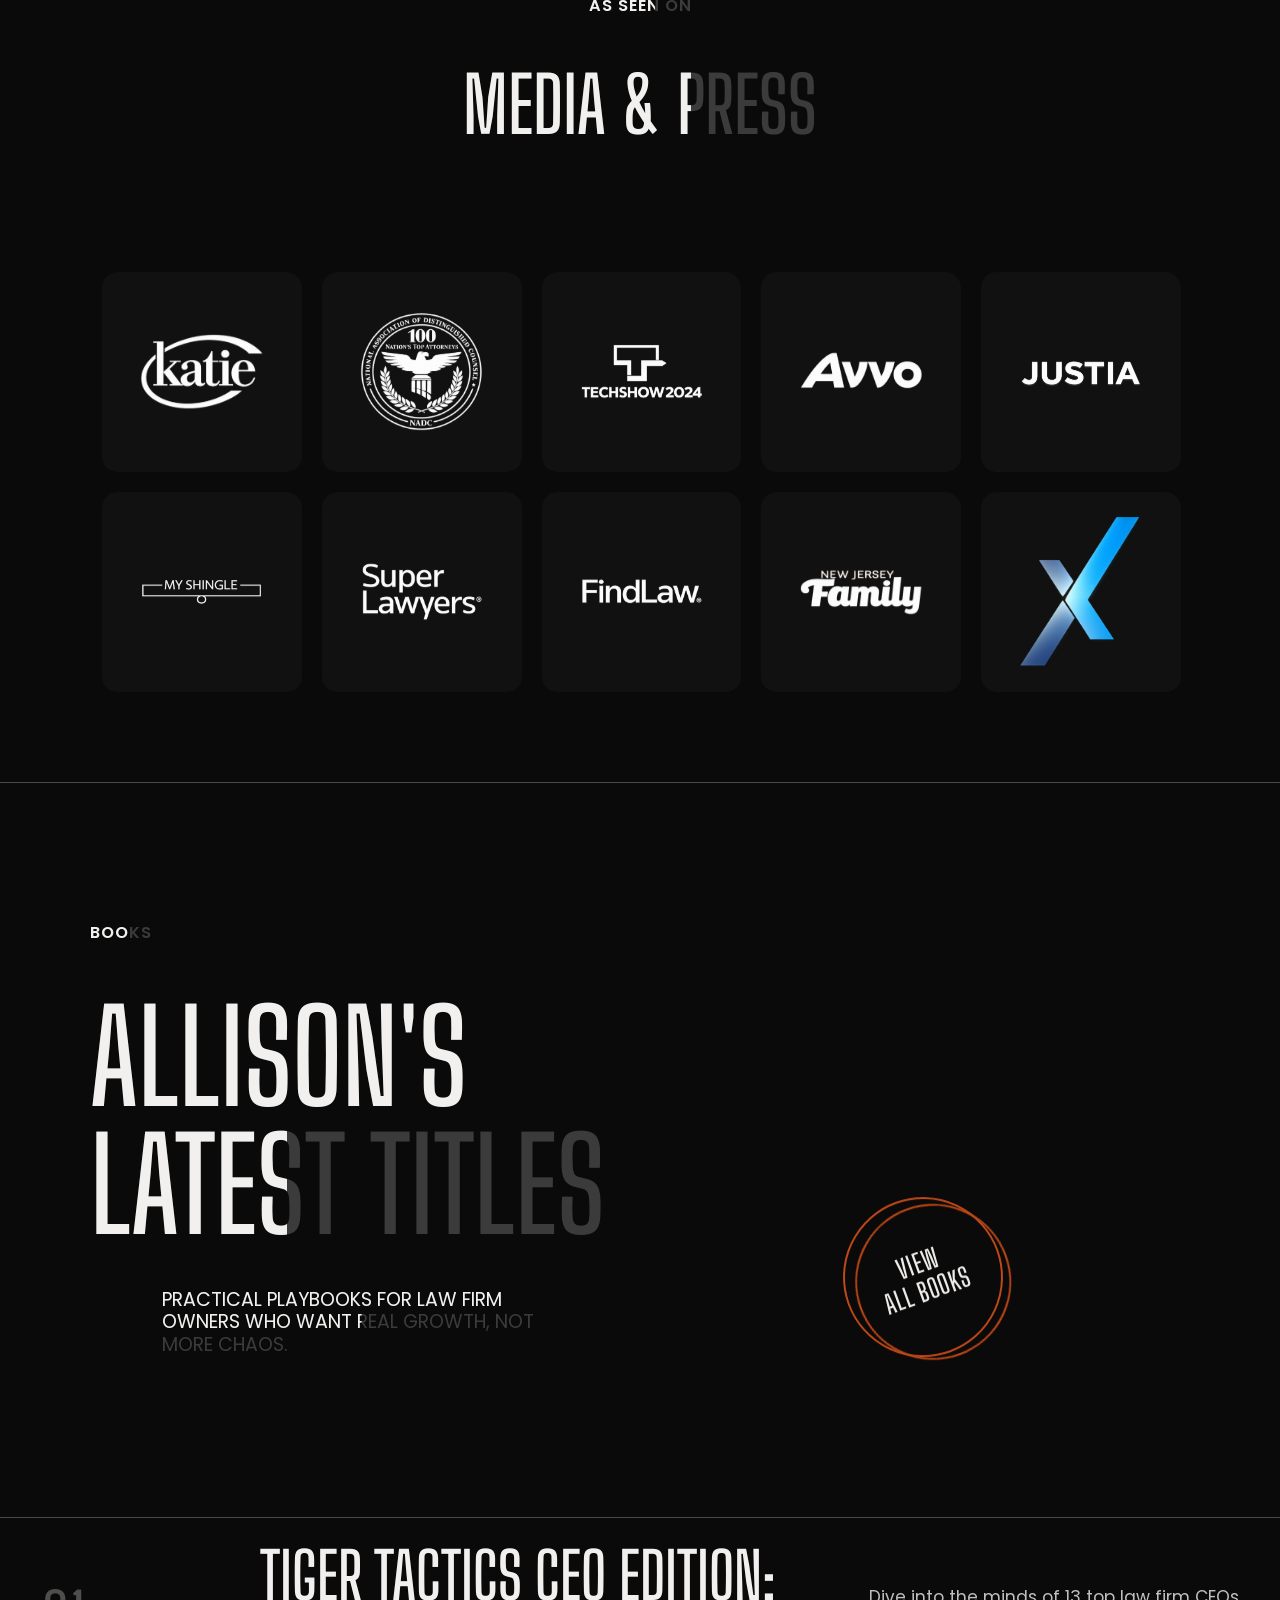
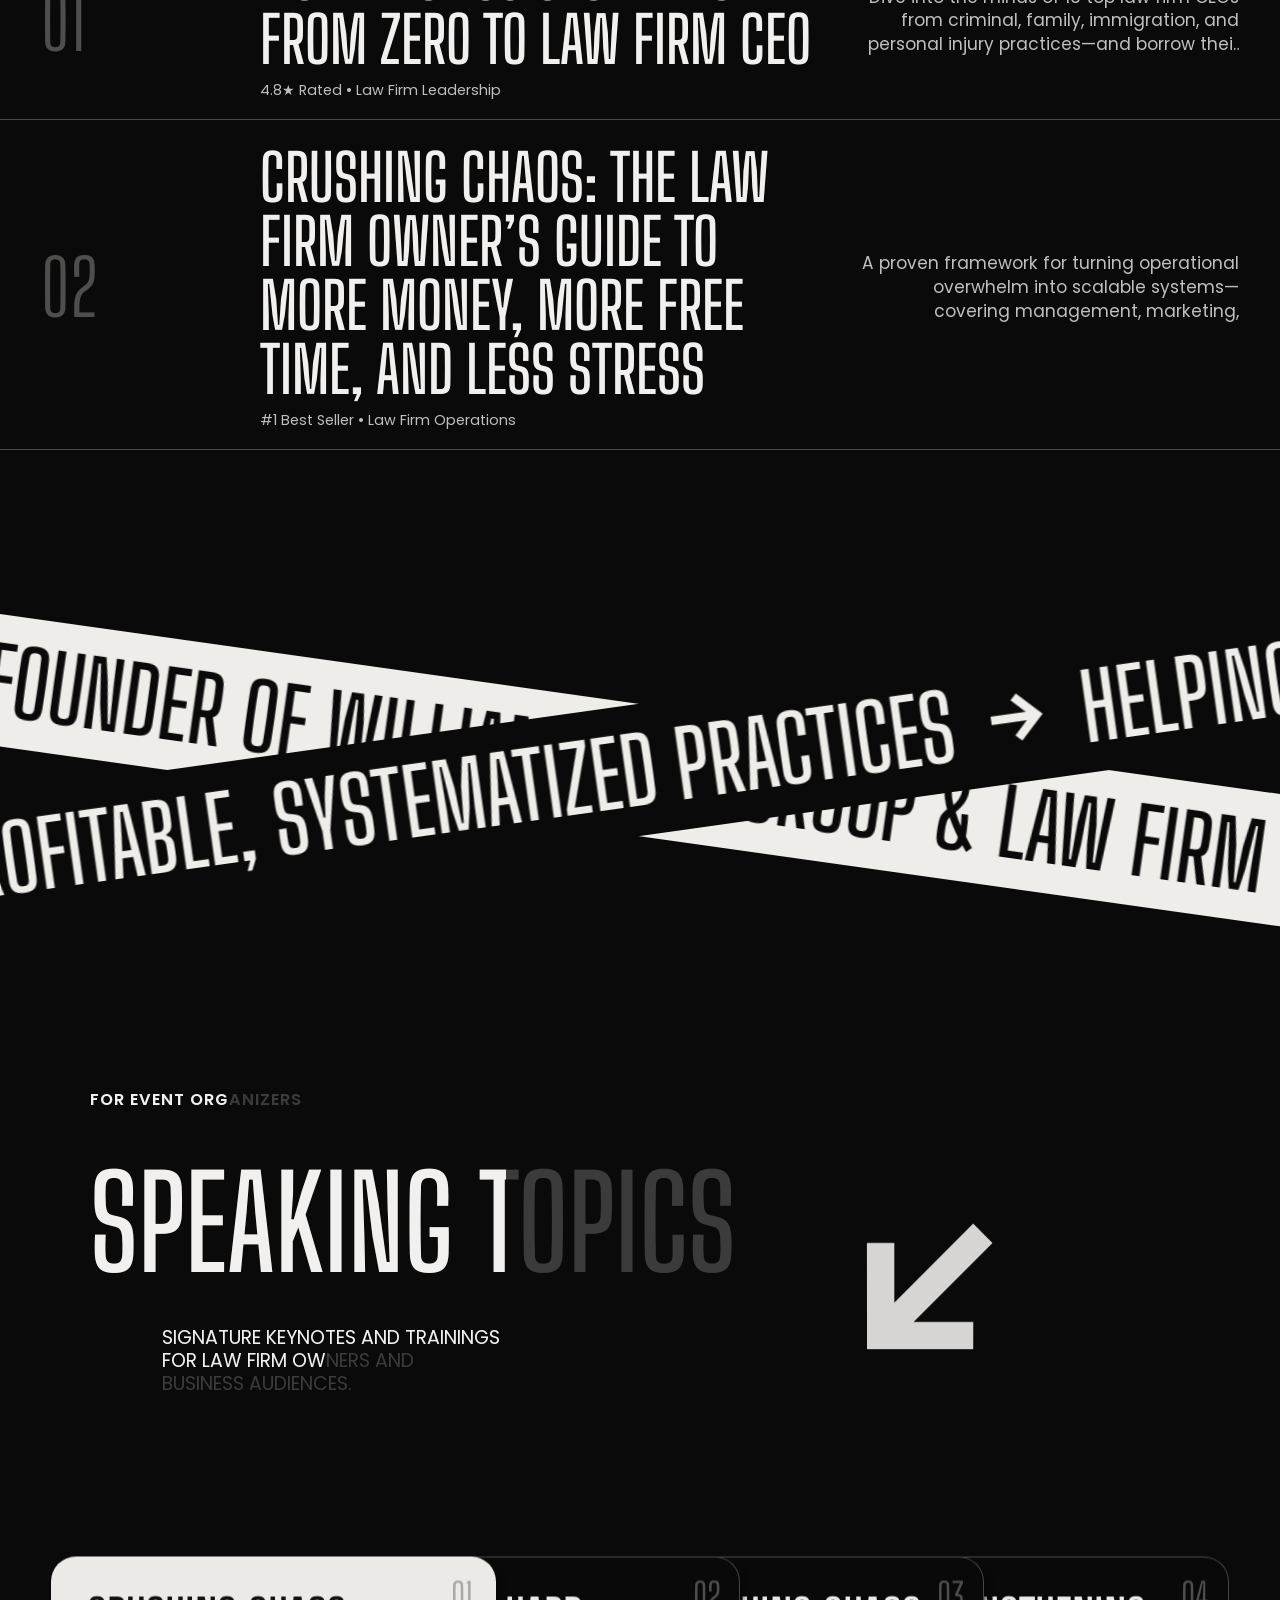
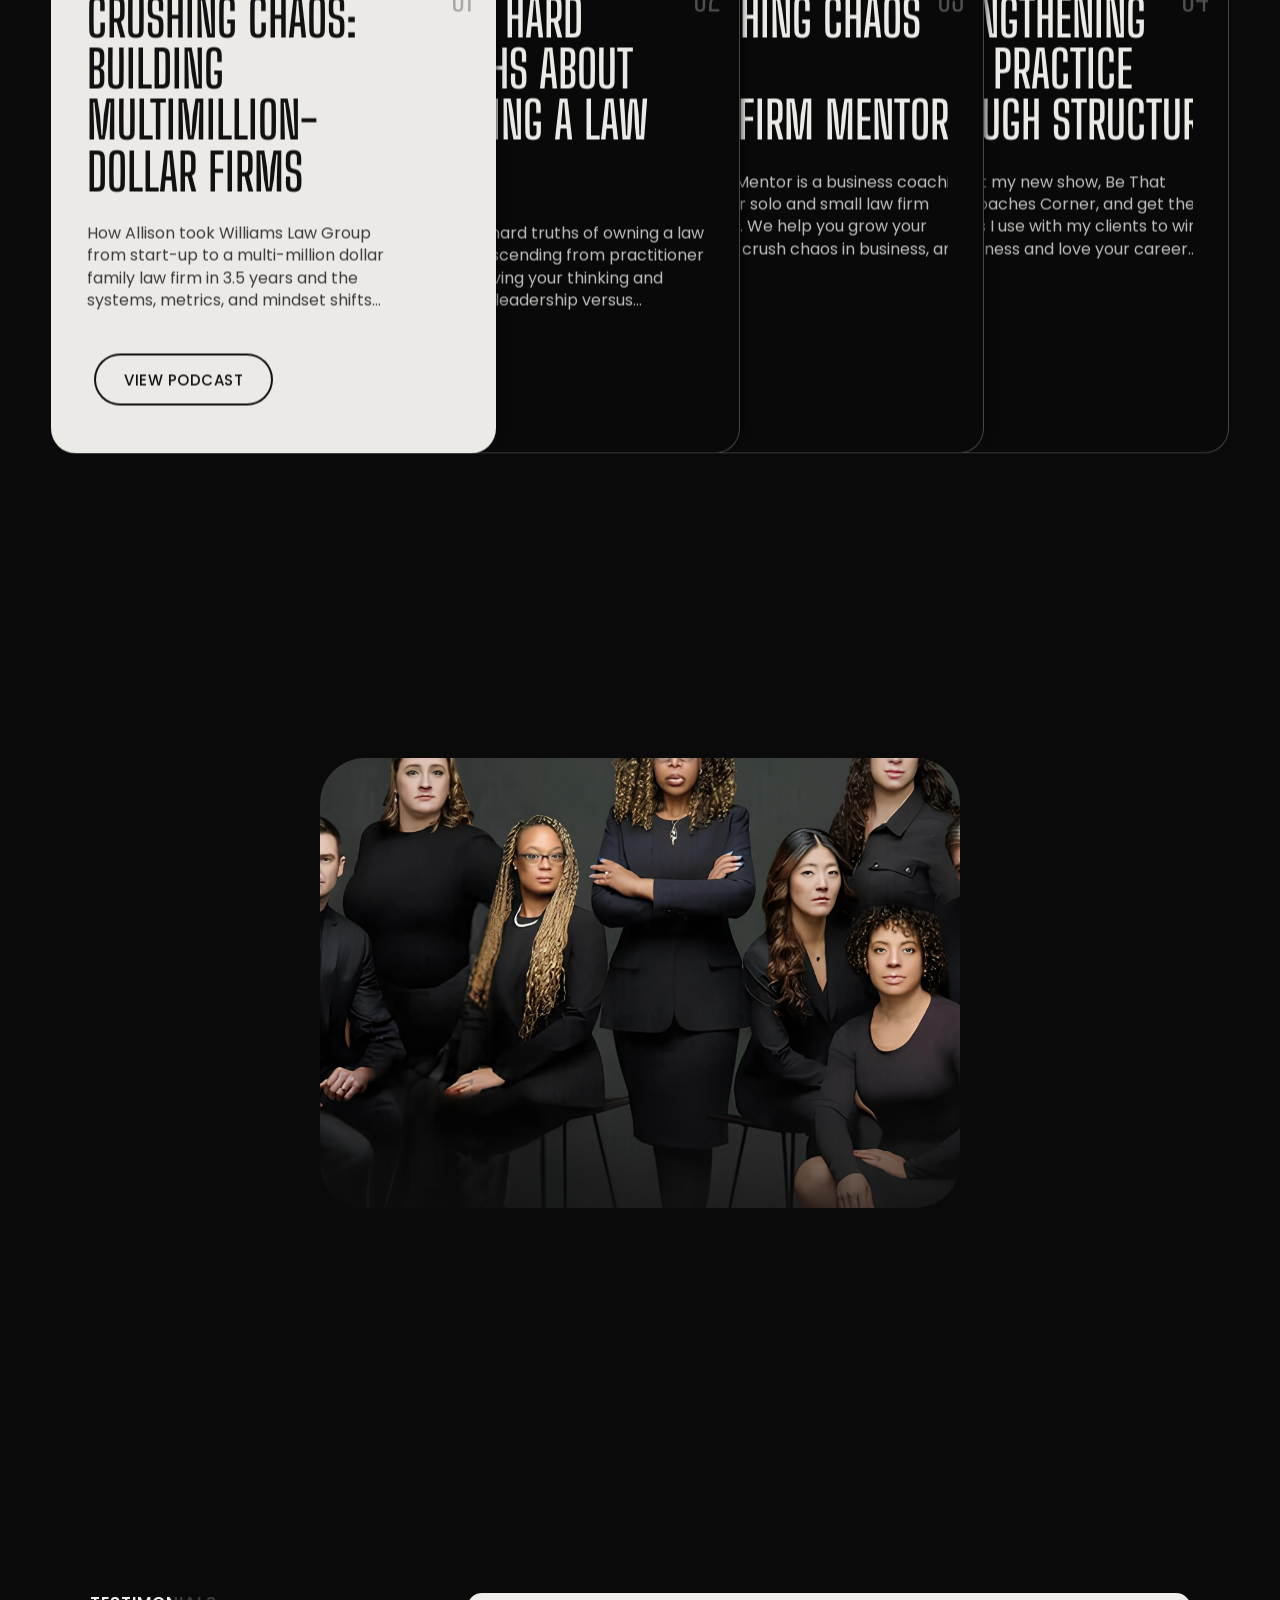
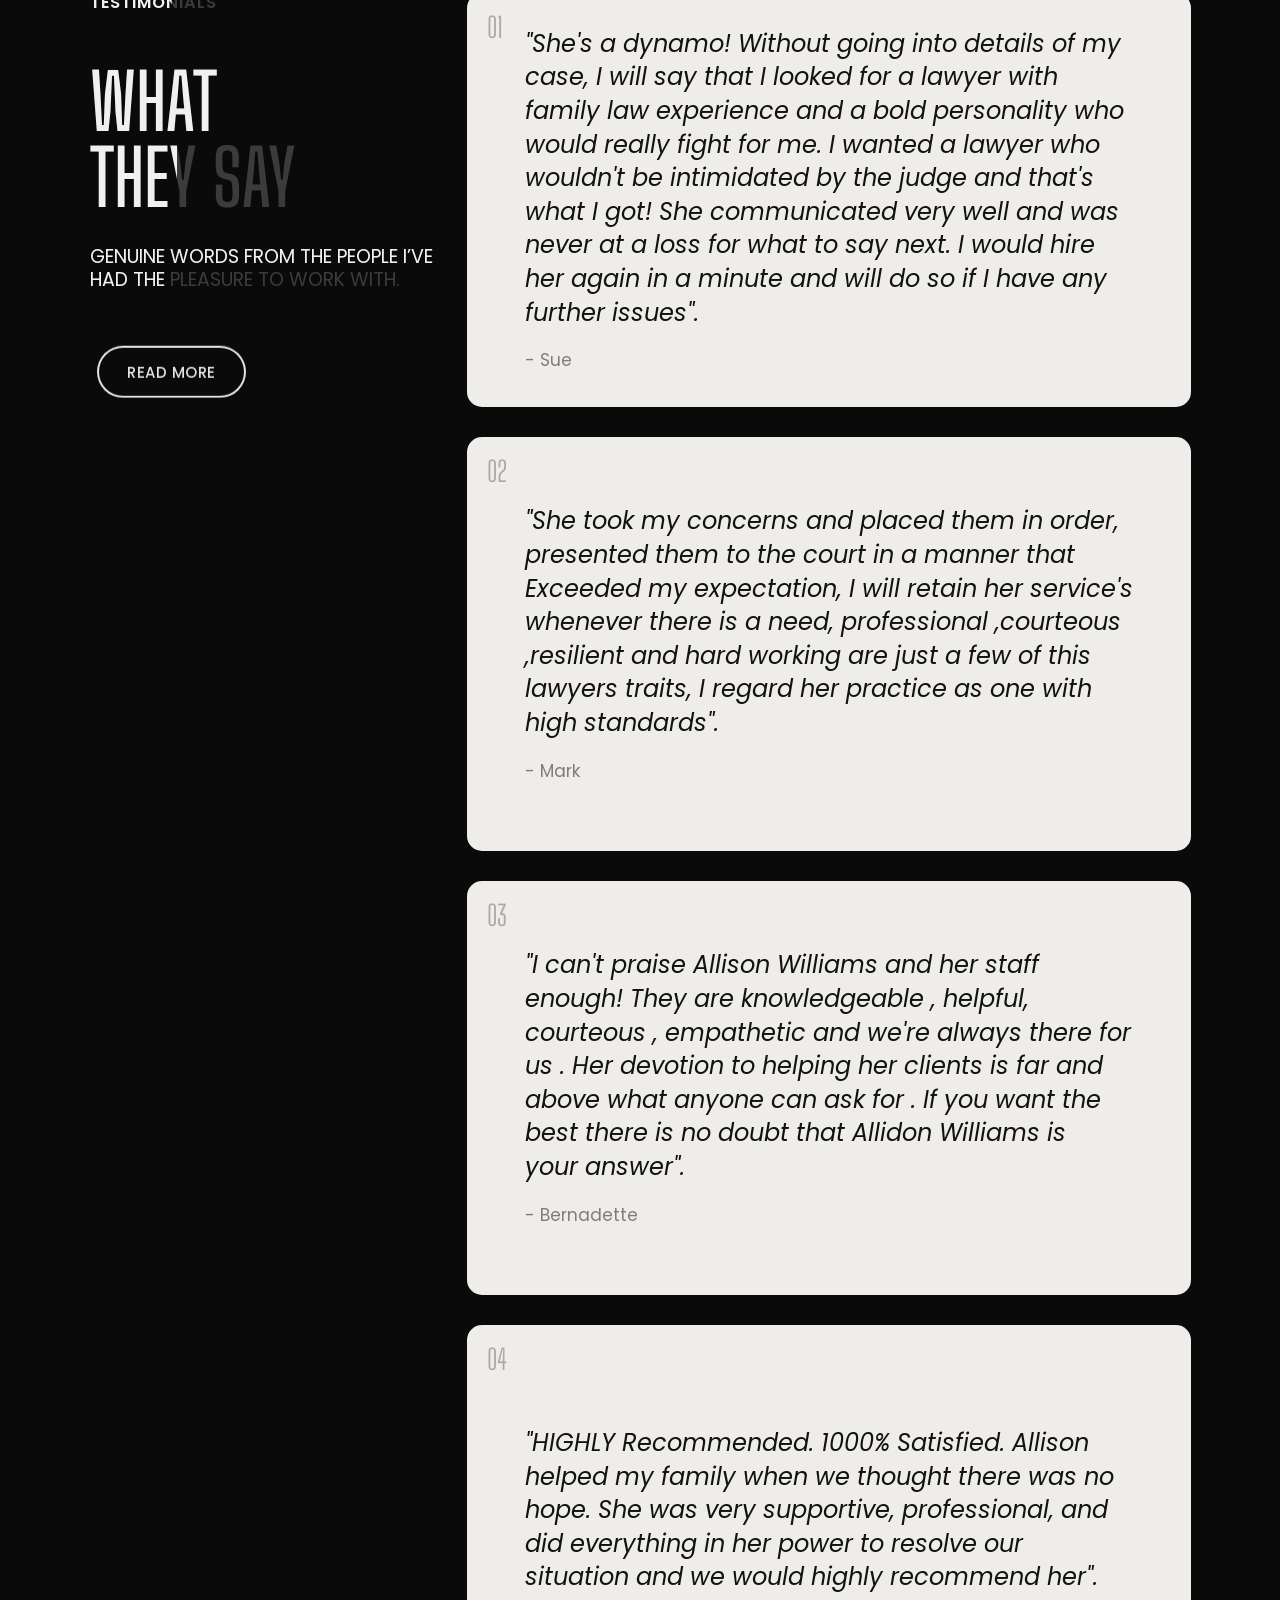
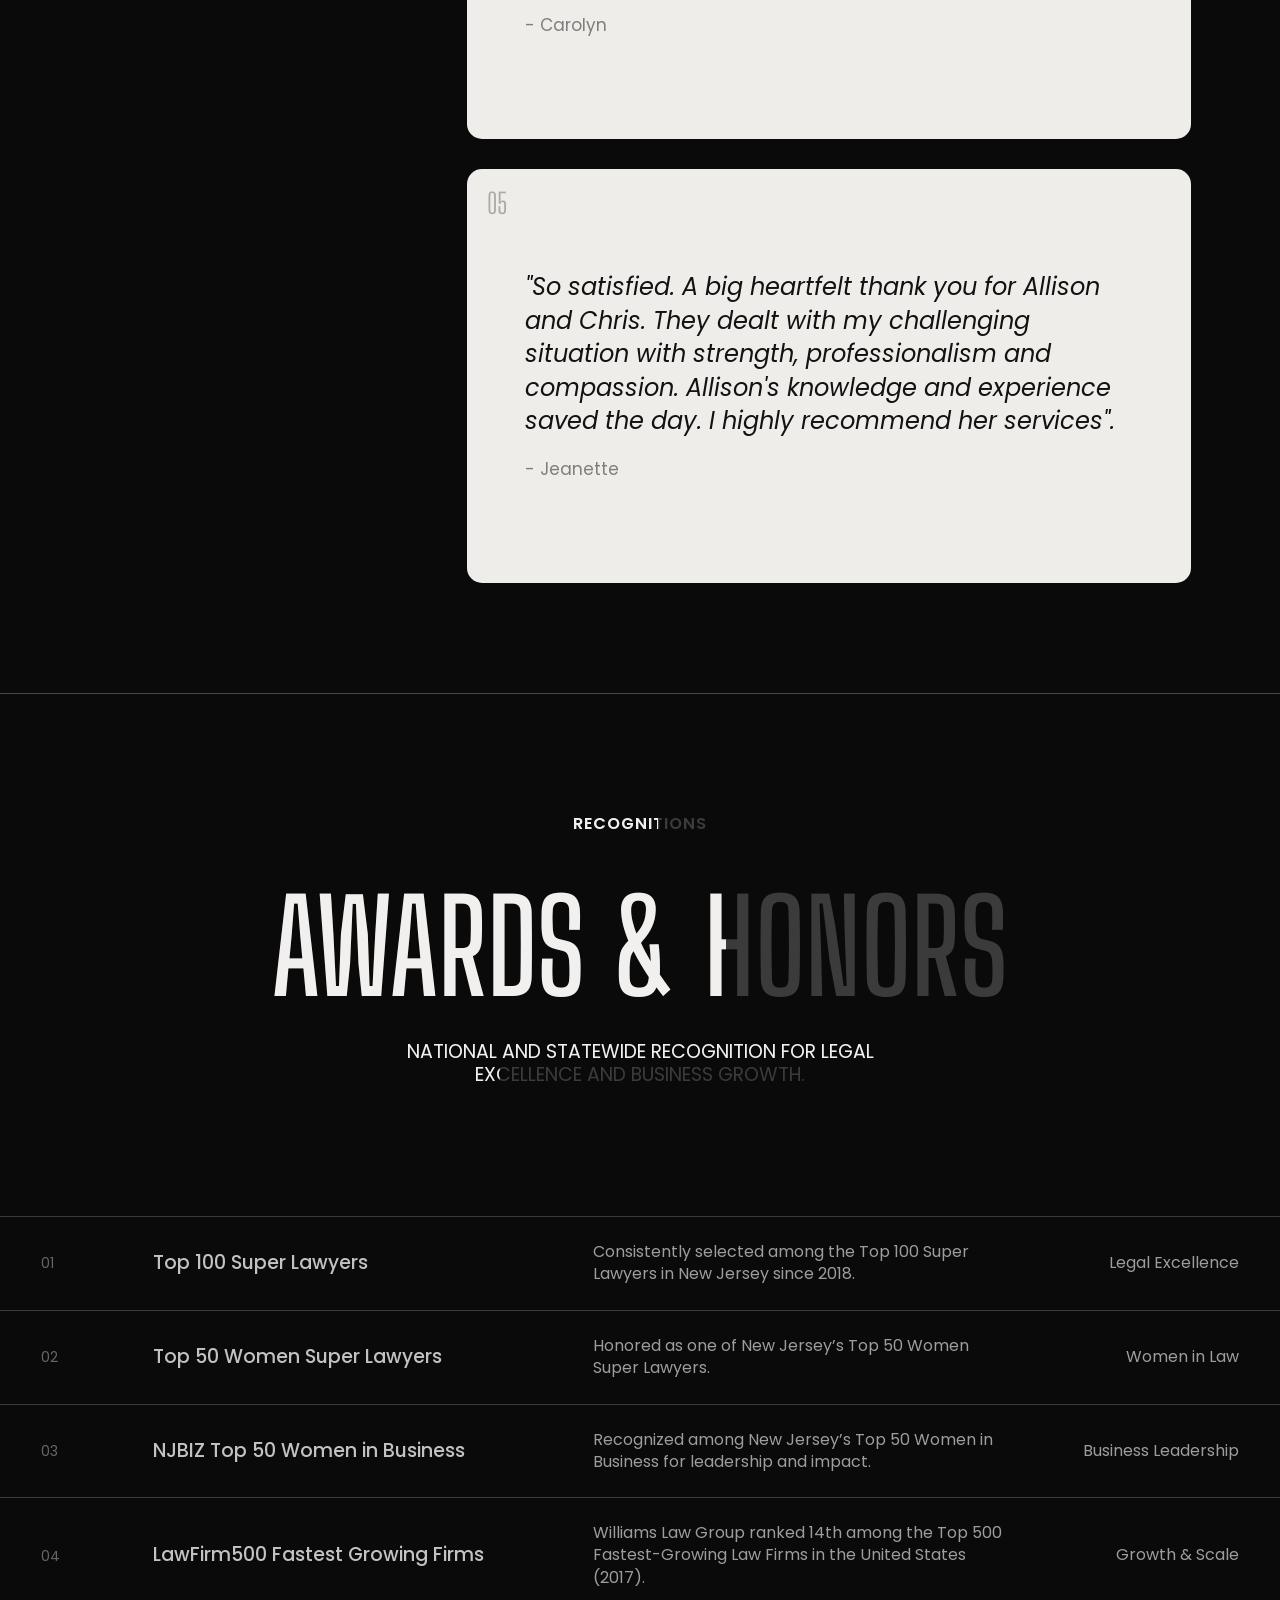
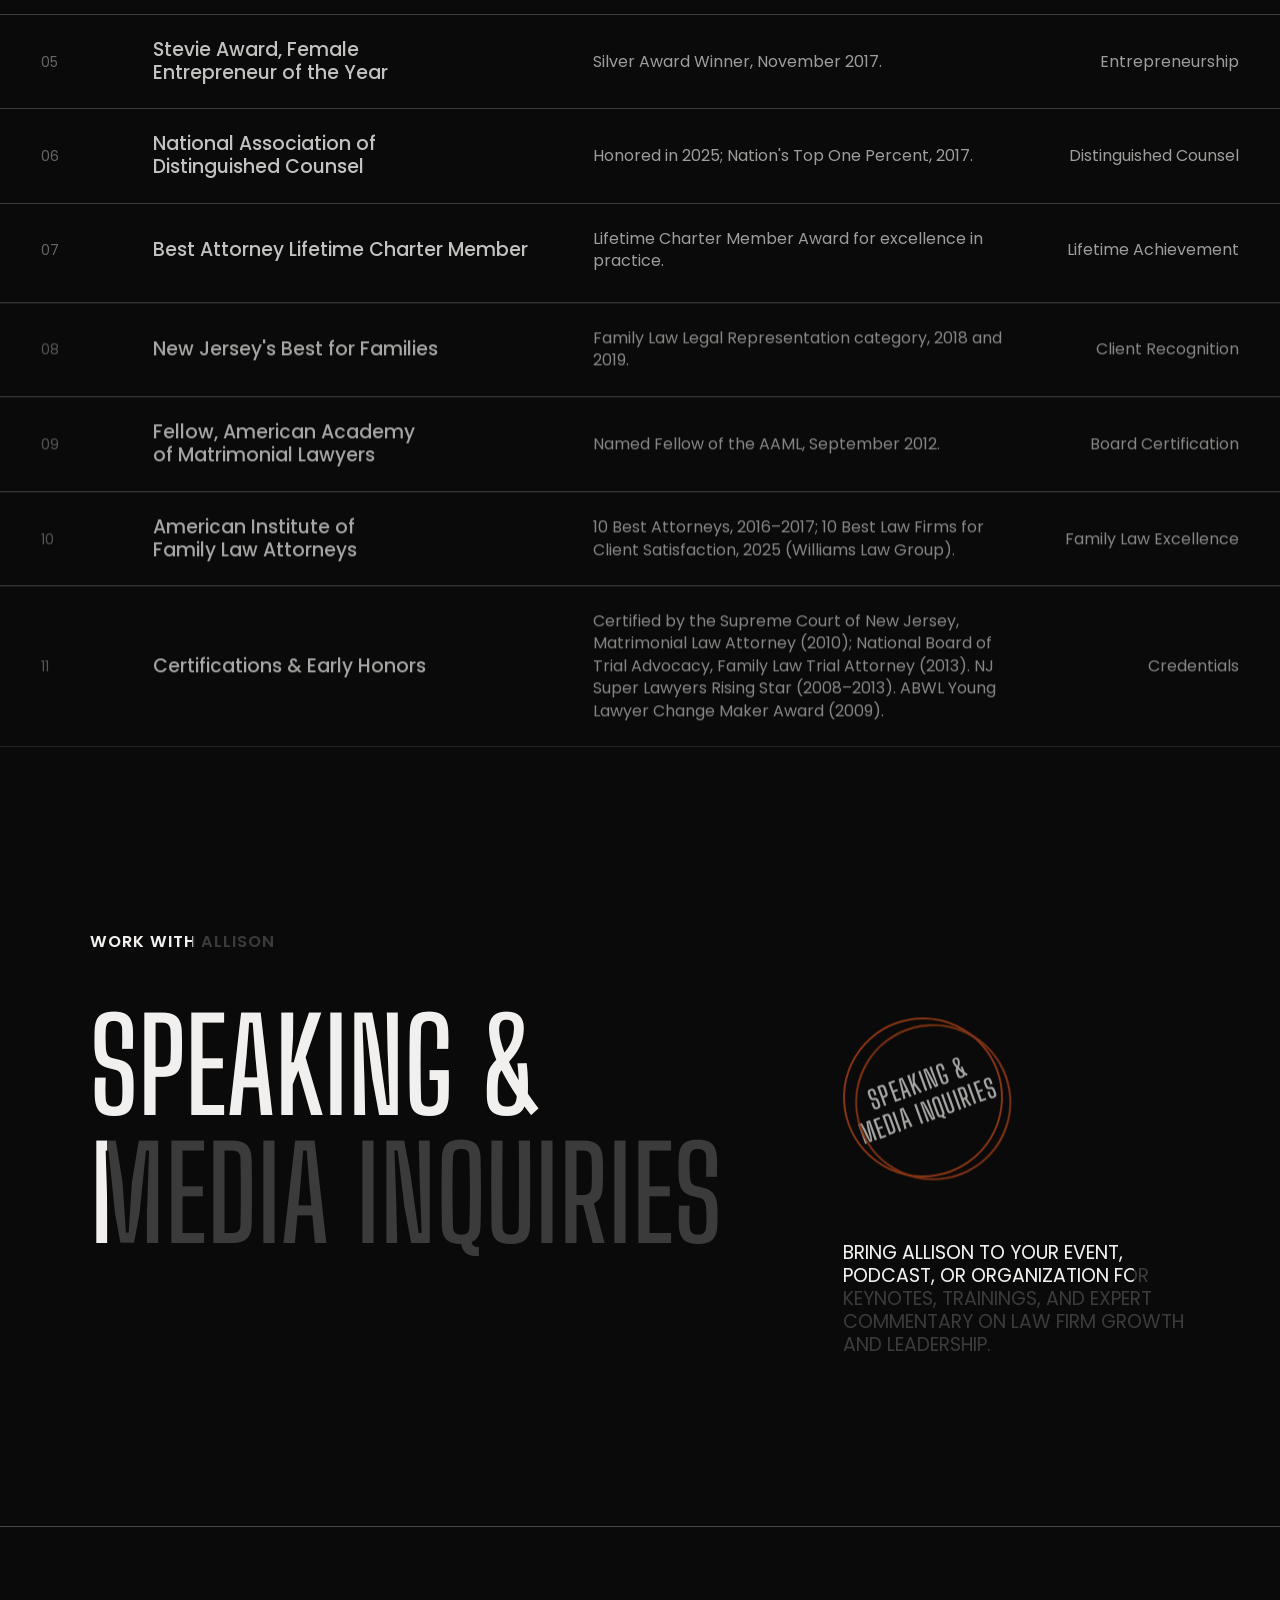
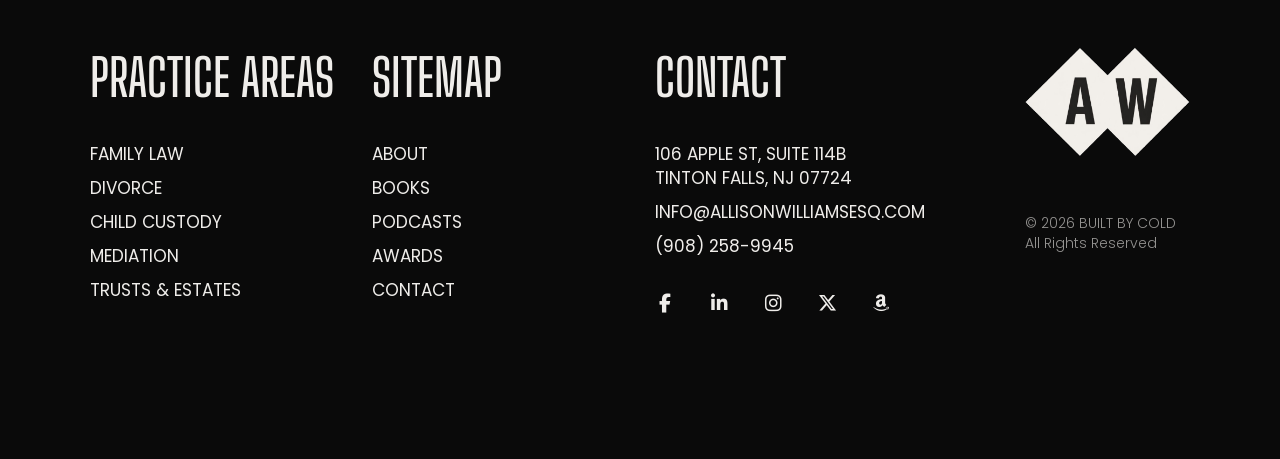
==== commit c65cc19f: "feat: added socials" ====
--- a/index.html
+++ b/index.html
@@ -14,8 +14,8 @@
 		<meta name="viewport" content="width=device-width, initial-scale=1, shrink-to-fit=no">
 
 		<!-- Favicon (http://www.favicon-generator.org/) -->
-		<link rel="shortcut icon" href="favicon.ico" type="image/x-icon">
-		<link rel="icon" href="favicon.ico" type="image/x-icon">
+		<link rel="shortcut icon" href="/assets/img/logo-light.png" type="image/x-icon">
+		<link rel="icon" href="/assets/img/logo-light.png" type="image/x-icon">
 
 		<!-- Google fonts (https://fonts.google.com/) -->
 		<link rel="preconnect" href="https://fonts.googleapis.com">
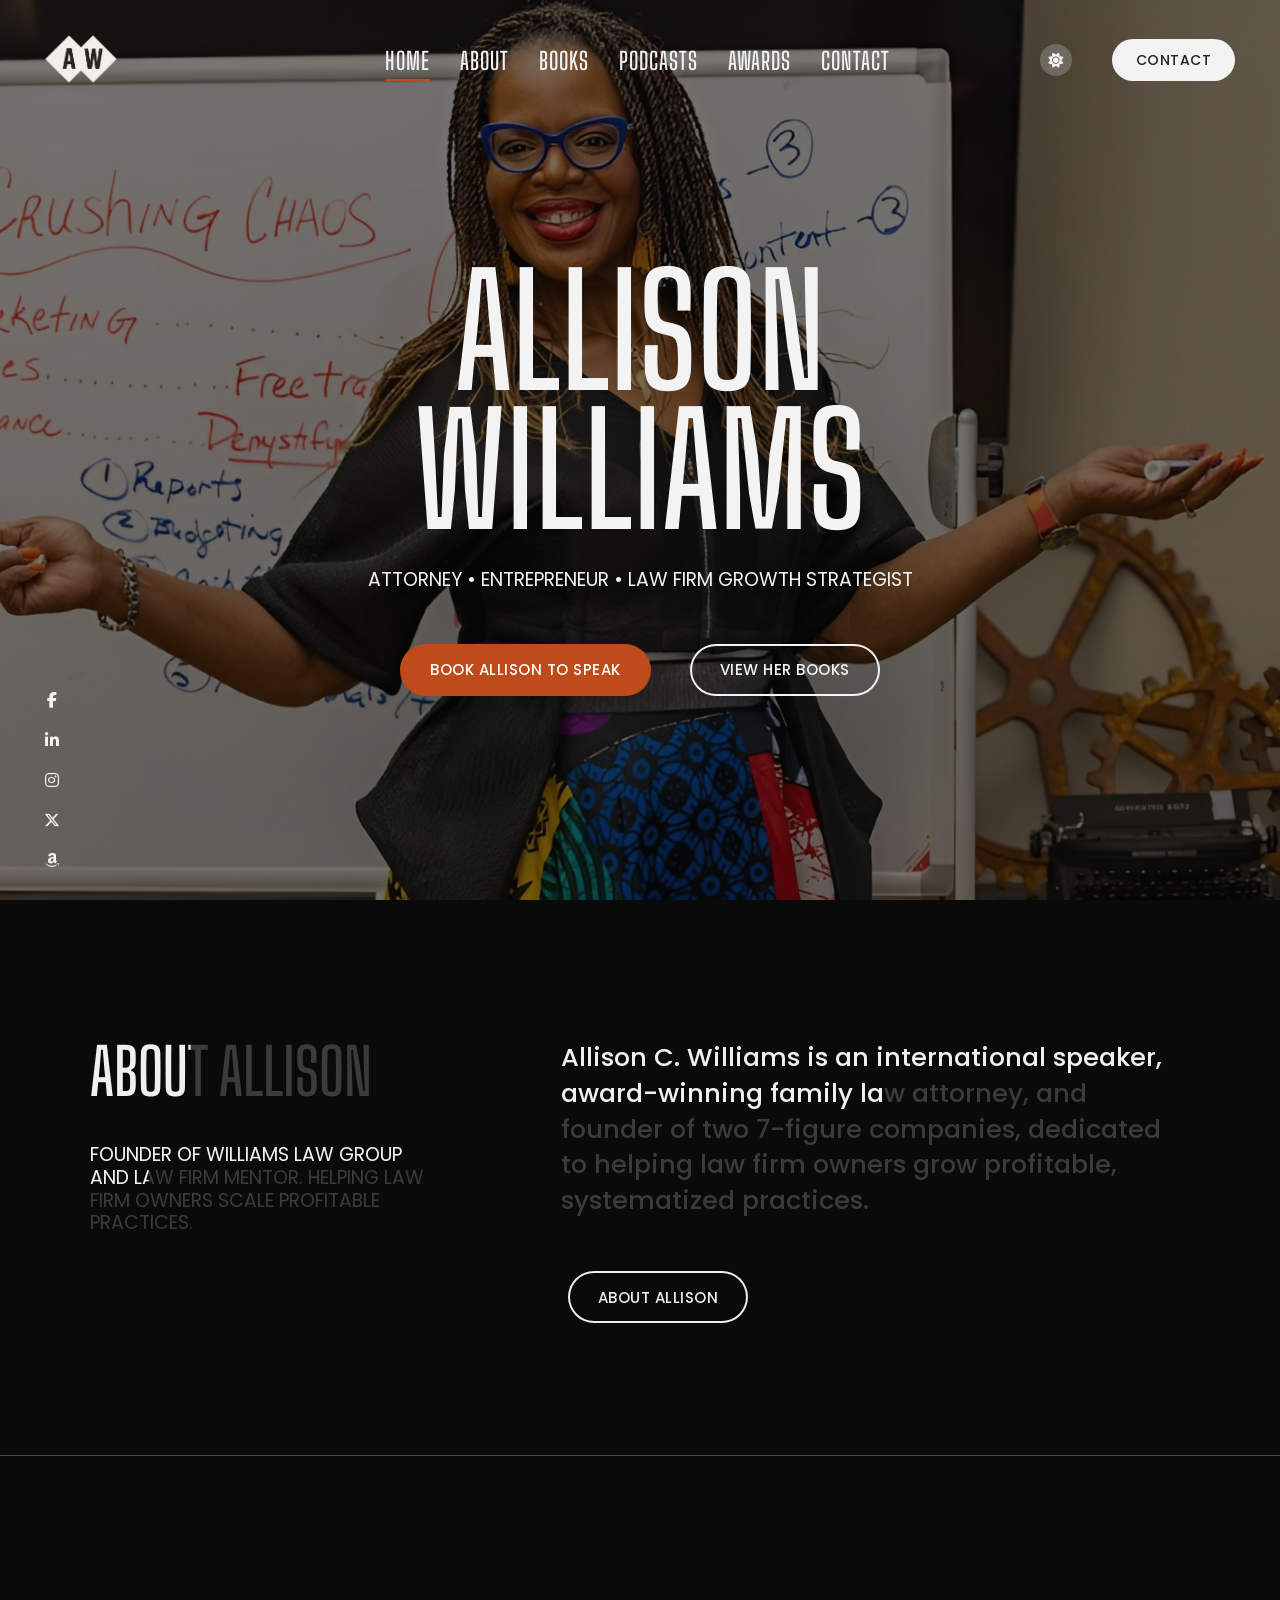
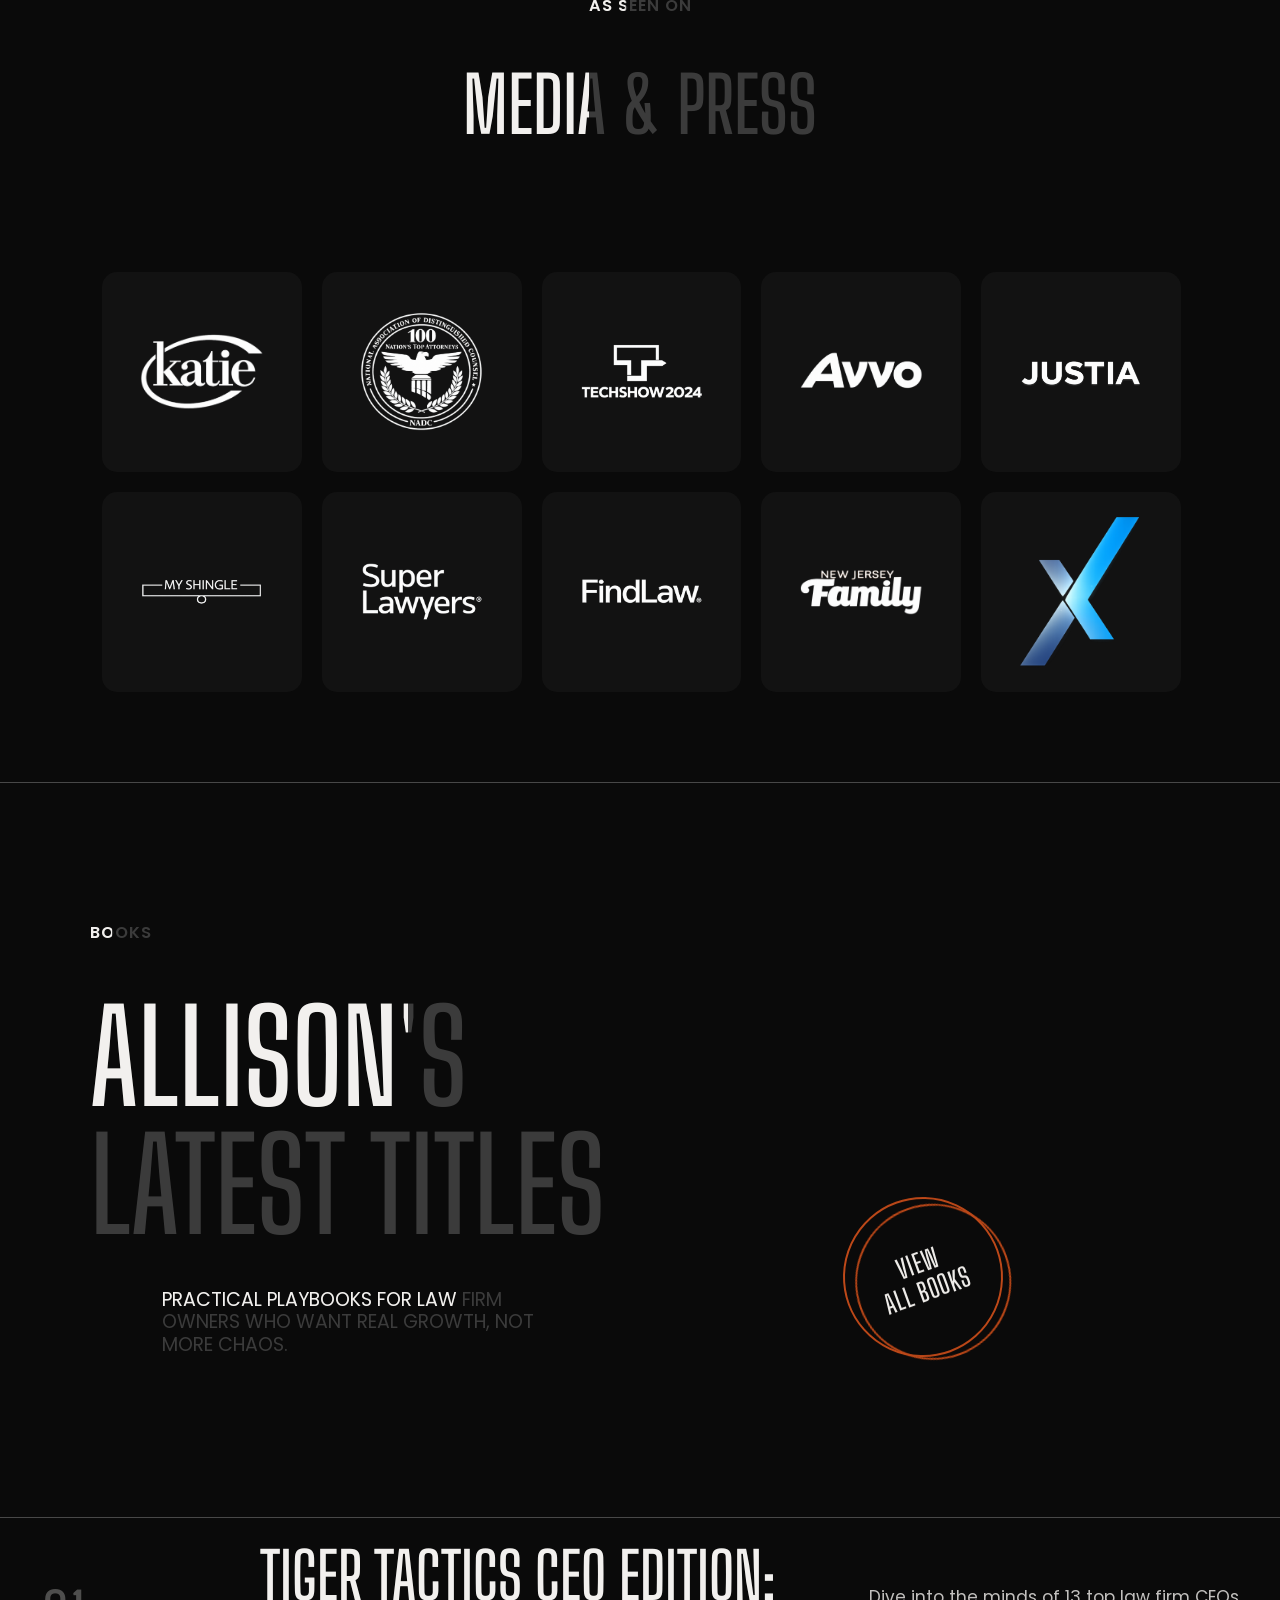
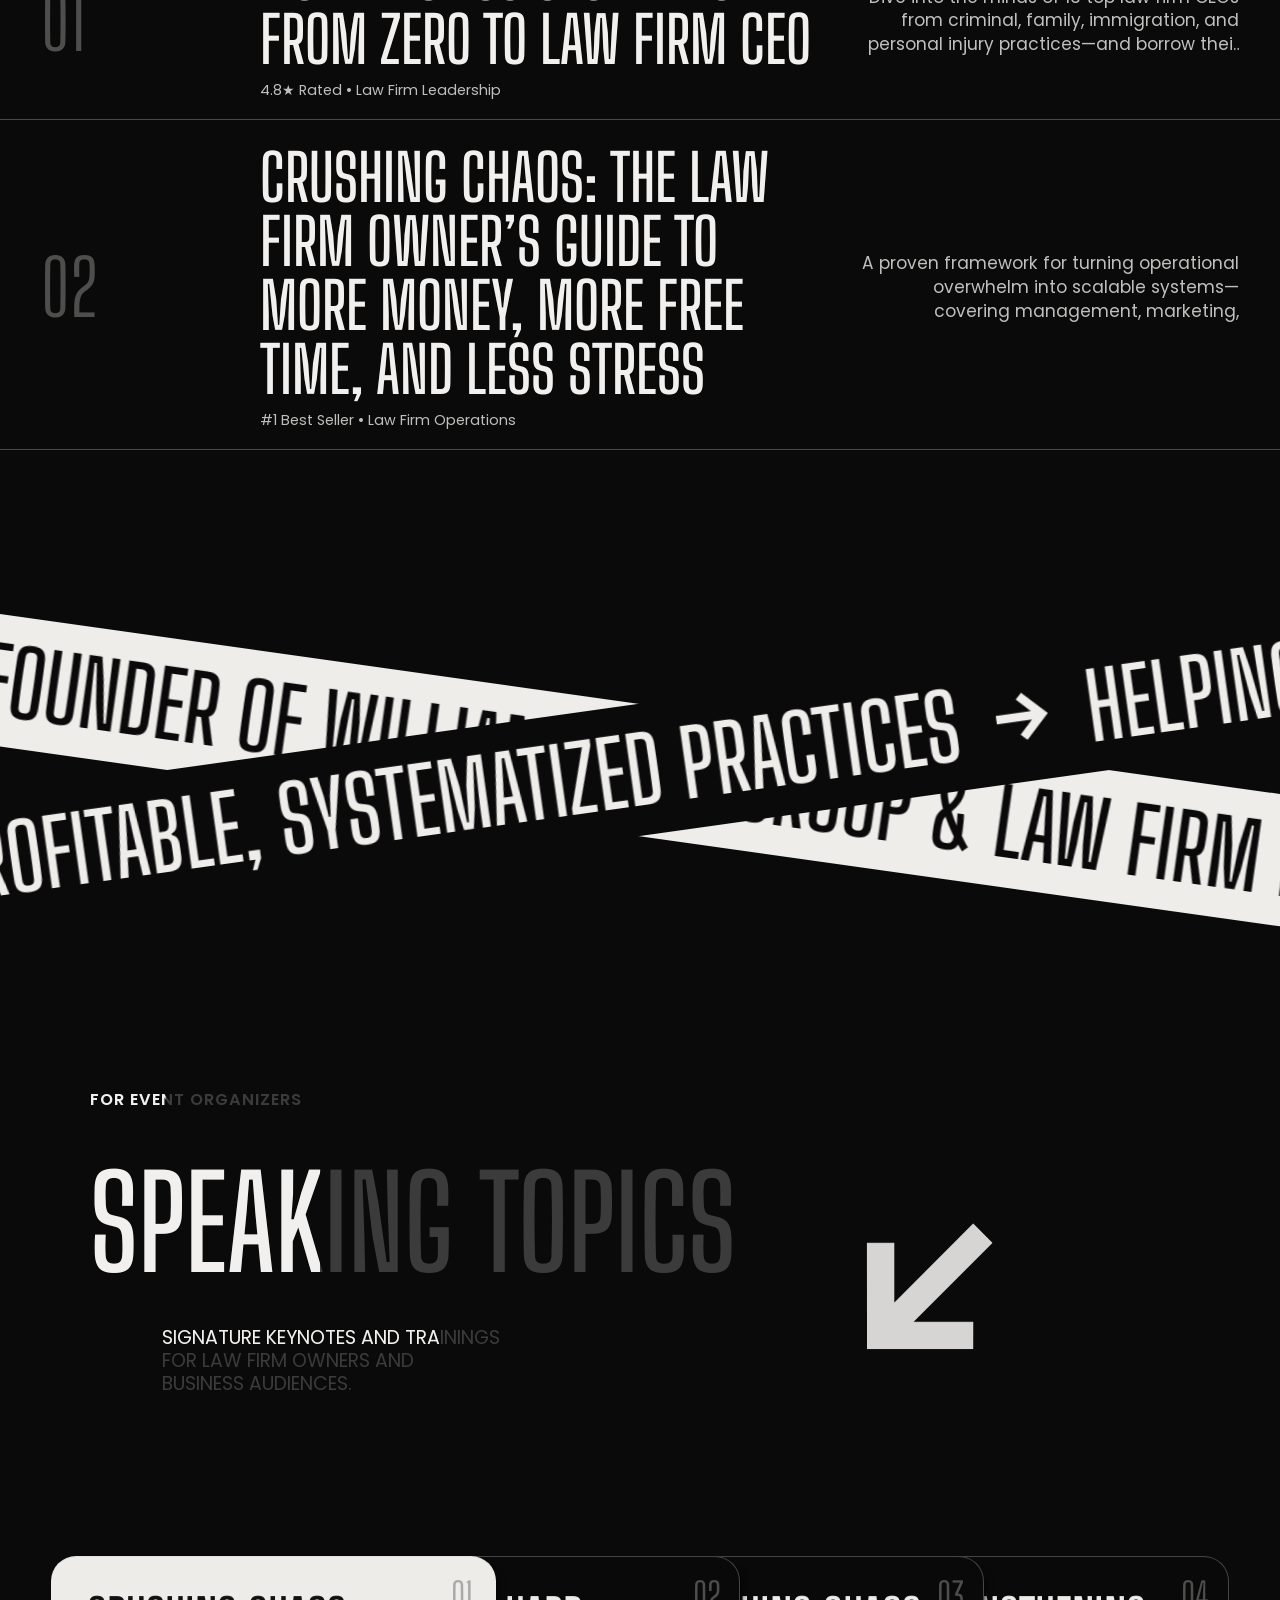
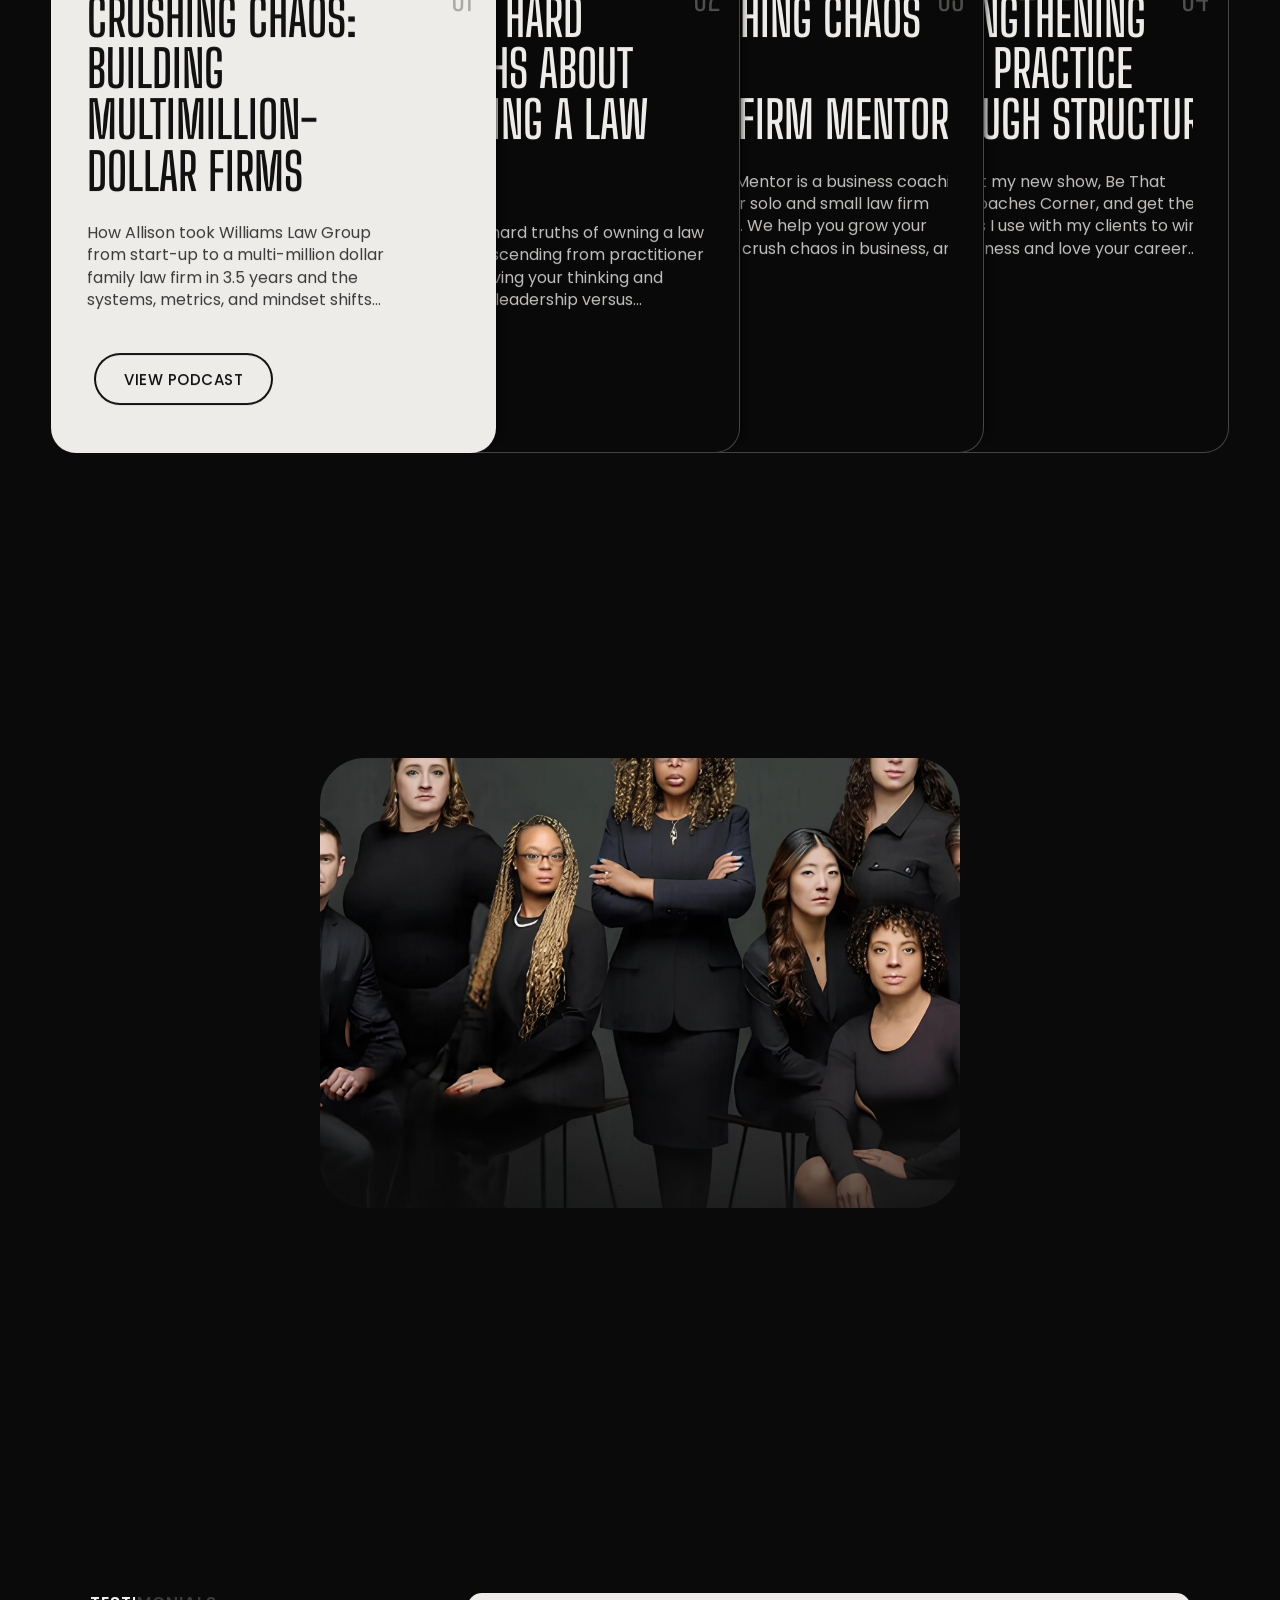
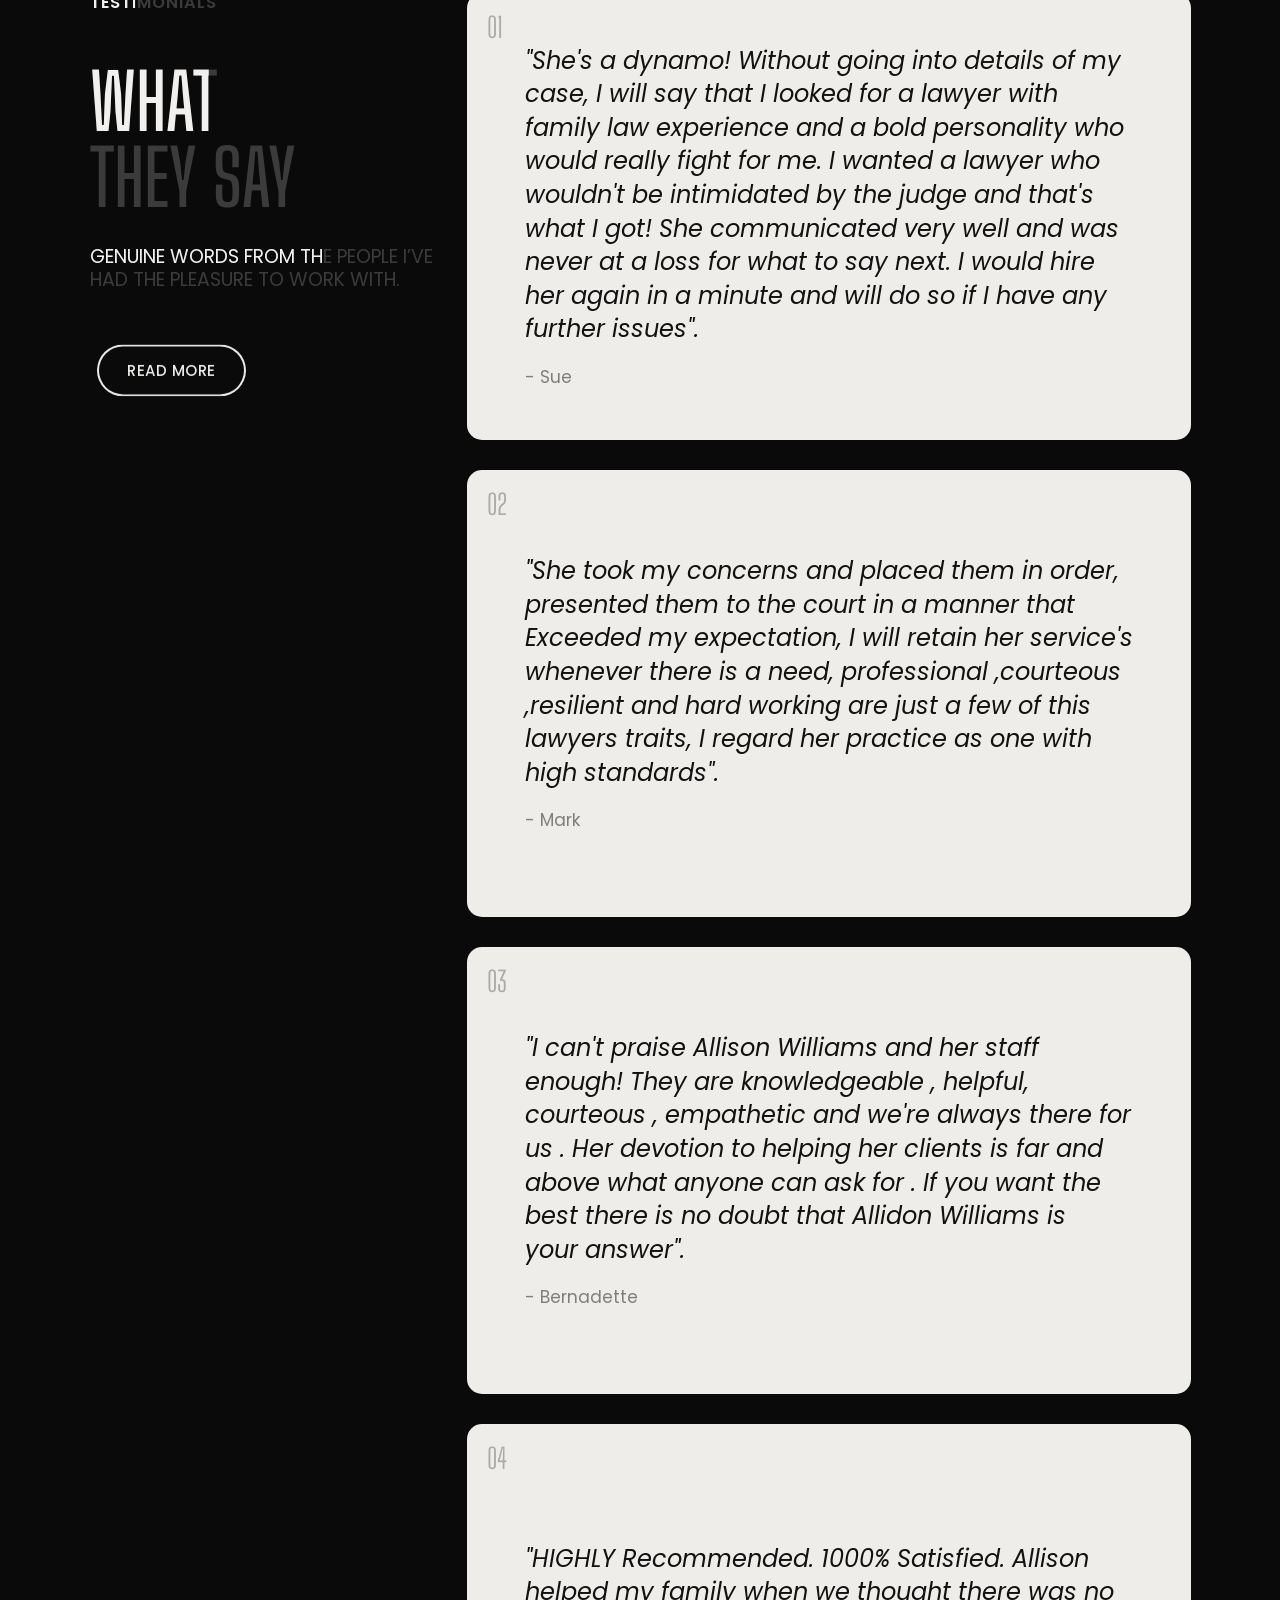
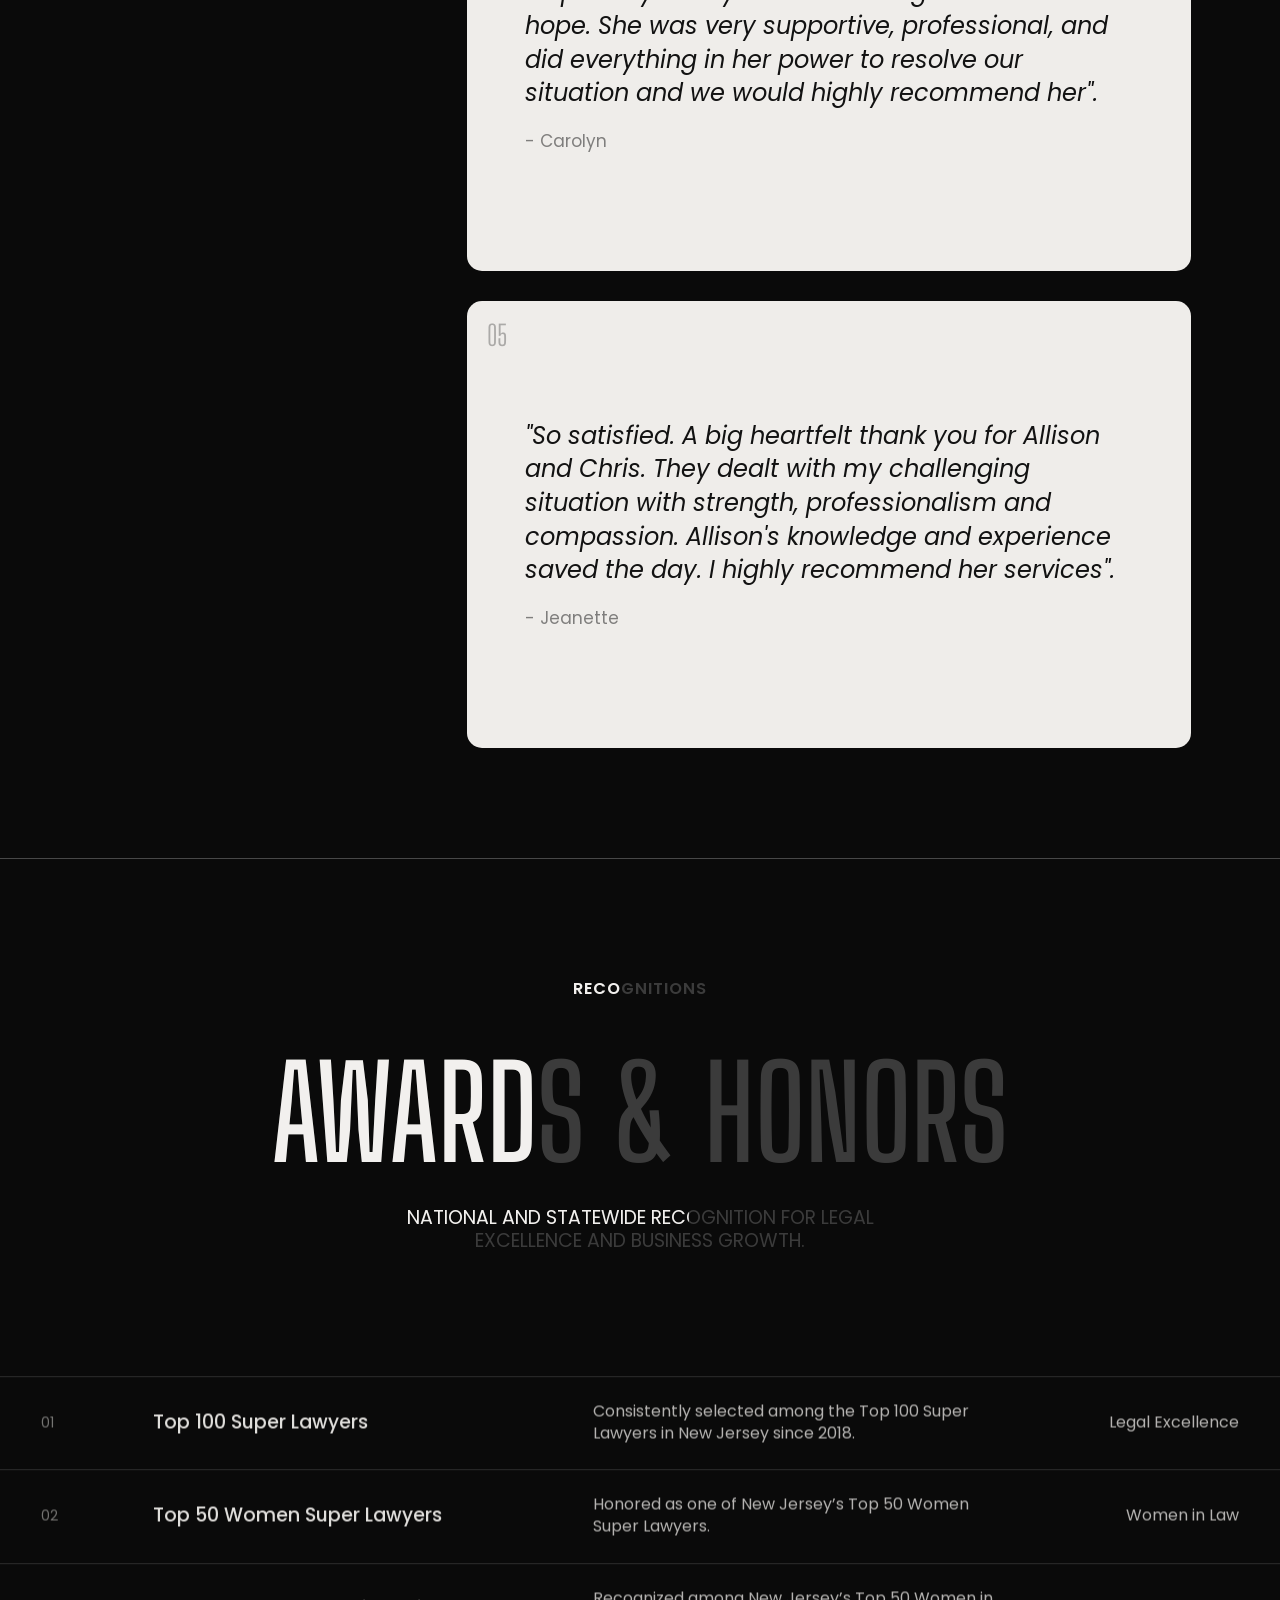
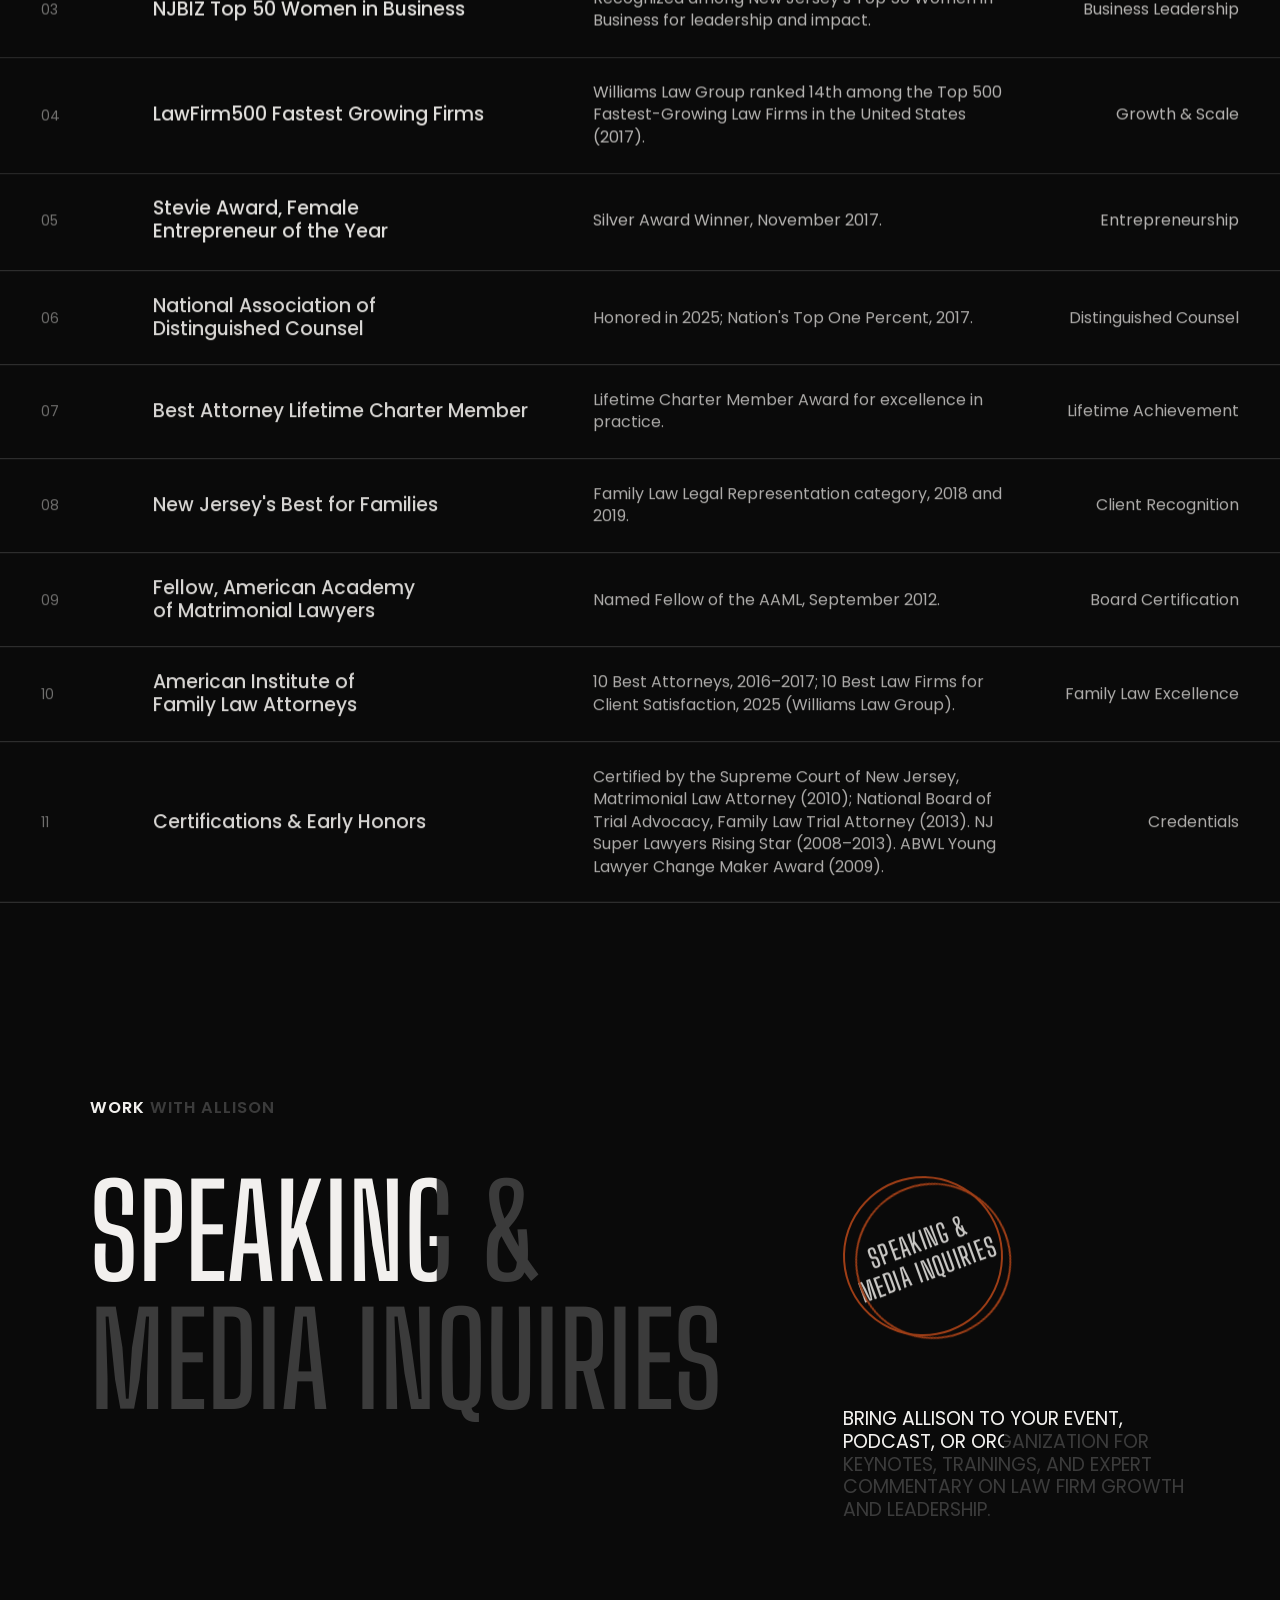
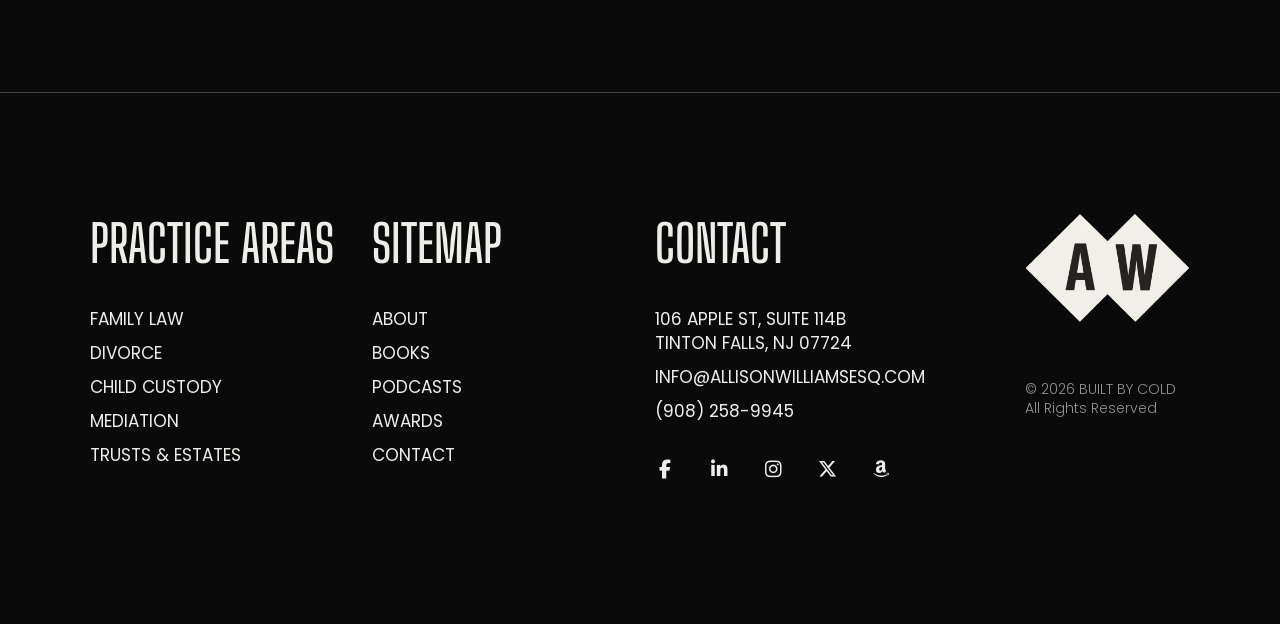
==== commit b2426708: "feat: minor fix" ====
--- a/index.html
+++ b/index.html
@@ -7,8 +7,8 @@
 
 		<!-- Meta -->
 		<meta charset="utf-8">
-		<meta name="description" content="Download Jesper - Creative Portfolio Showcase HTML Website Template that comes with rich features and well-commented code. Made by Themetorium.">
-		<meta name="author" content="themetorium.net">
+		<meta name="description" content="Allison Williams is a Law Firm Growth Strategist who helps law firms grow their practice through SEO, content marketing, and other digital marketing strategies.">
+		<meta name="author" content="Allison Williams">
 
 		<!-- Mobile Meta -->
 		<meta name="viewport" content="width=device-width, initial-scale=1, shrink-to-fit=no">
@@ -963,7 +963,7 @@
 																"She's a dynamo! Without going into details of my case, I will say that I looked for a lawyer with family law experience and a bold personality who would really fight for me. I wanted a lawyer who wouldn't be intimidated by the judge and that's what I got! She communicated very well and was never at a loss for what to say next. I would hire her again in a minute and will do so if I have any further issues".
 															</div>
 															<div class="tt-stte-subtext">
-																<a href="https://themetorium.net/" class="tt-link" target="_blank" rel="noopener">- Sue</a>
+																<a href="javascript:void(0)" class="tt-link" target="_blank" rel="noopener">- Sue</a>
 															</div>
 														</div> <!-- /.tt-stte-card-caption -->
 													</div> <!-- /.tt-stte-card -->
@@ -993,7 +993,7 @@
 																"I can't praise Allison Williams and her staff enough! They are knowledgeable , helpful, courteous , empathetic and we're always there for us . Her devotion to helping her clients is far and above what anyone can ask for . If you want the best there is no doubt that Allidon Williams is your answer".
 															</div>
 															<div class="tt-stte-subtext">
-																<a href="https://themetorium.net/" class="tt-link" target="_blank" rel="noopener">- Bernadette</a>
+																<a href="javascript:void(0)" class="tt-link" target="_blank" rel="noopener">- Bernadette</a>
 															</div>
 														</div> <!-- /.tt-stte-card-caption -->
 													</div> <!-- /.tt-stte-card -->
--- a/assets/css/helper.css
+++ b/assets/css/helper.css
@@ -1,14 +1,3 @@
-/* ---------------------------------------------------------------------------------------
-* Helper CSS
-* 
-* Template:		Jesper - Creative Portfolio Showcase HTML Website Template
-* Author:		Themetorium
-* URL:			https://themetorium.net/
-*
-* You are free to use these extra prepared helper classes to customize your web site.
---------------------------------------------------------------------------------------- */
-
-
 /* Table of Content
 ====================
 * Various classes
--- a/assets/css/theme.css
+++ b/assets/css/theme.css
@@ -1,13 +1,3 @@
-/* --------------------------------------------------------------------
-* Master Stylesheet
-* 
-* Template:		Jesper - Creative Portfolio Showcase HTML Website Template
-* Author:		Themetorium
-* URL:			https://themetorium.net/
-*
--------------------------------------------------------------------- */
-
-
 /* Table of Content
 ====================
 * Global variables 
--- a/assets/css/theme-light.css
+++ b/assets/css/theme-light.css
@@ -1,13 +1,3 @@
-/* --------------------------------------------------------------------
-* Light Style Stylesheet
-* 
-* Template:		Jesper - Creative Portfolio Showcase HTML Website Template
-* Author:		Themetorium
-* URL:			https://themetorium.net/
-*
--------------------------------------------------------------------- */
-
-
 /* Table of Content
 ====================
 * Global variables
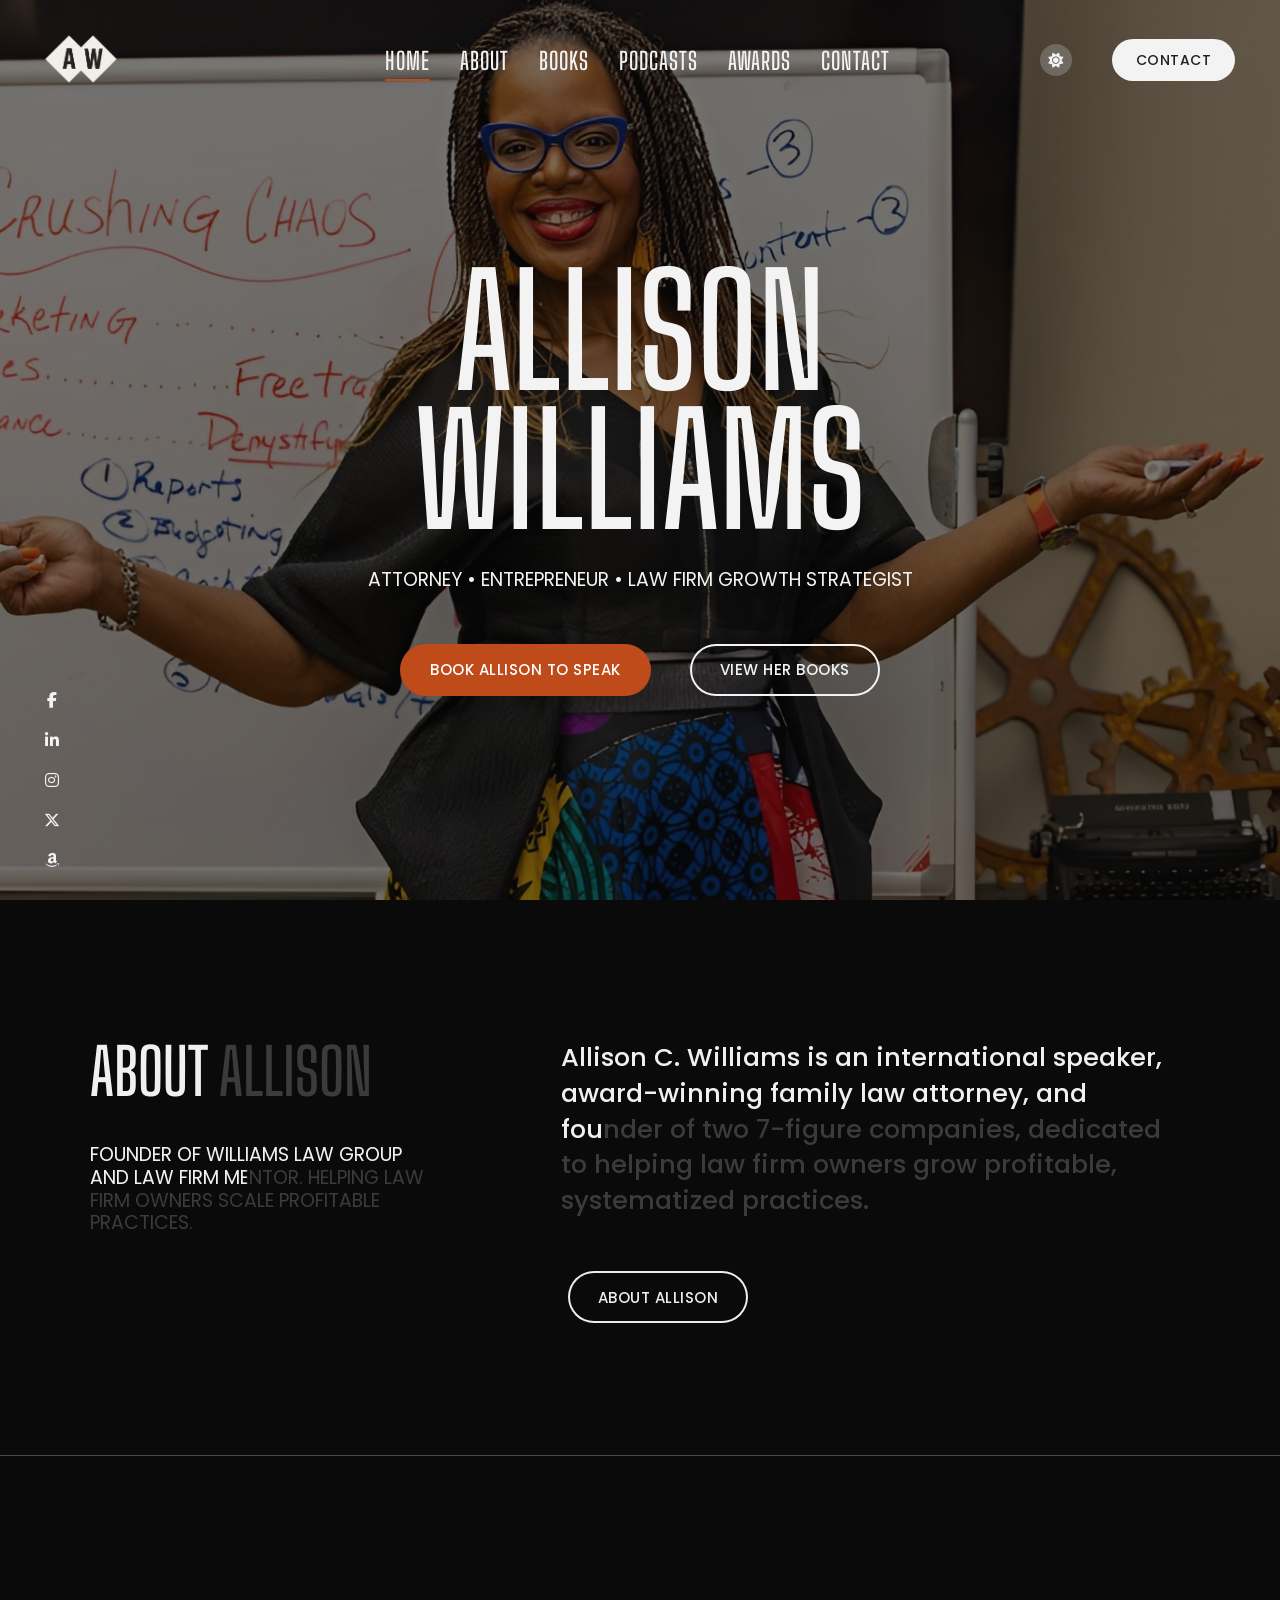
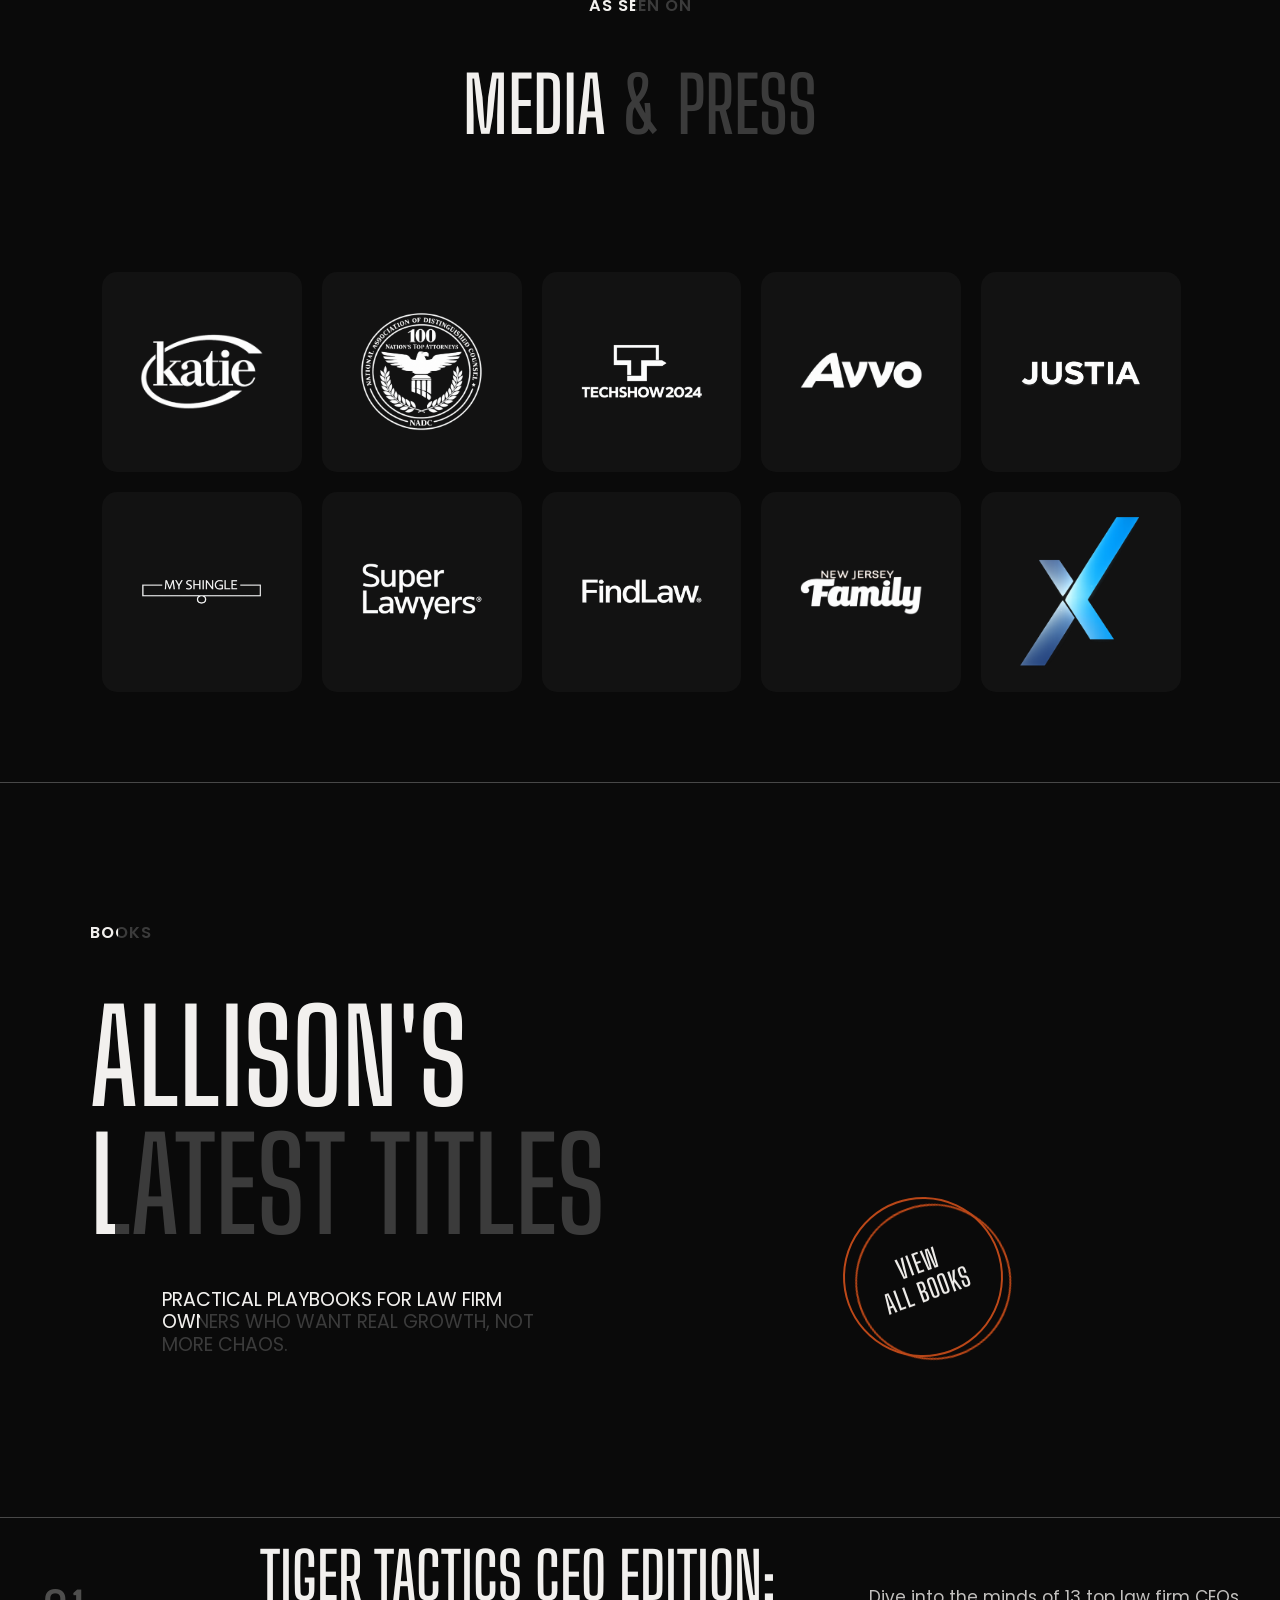
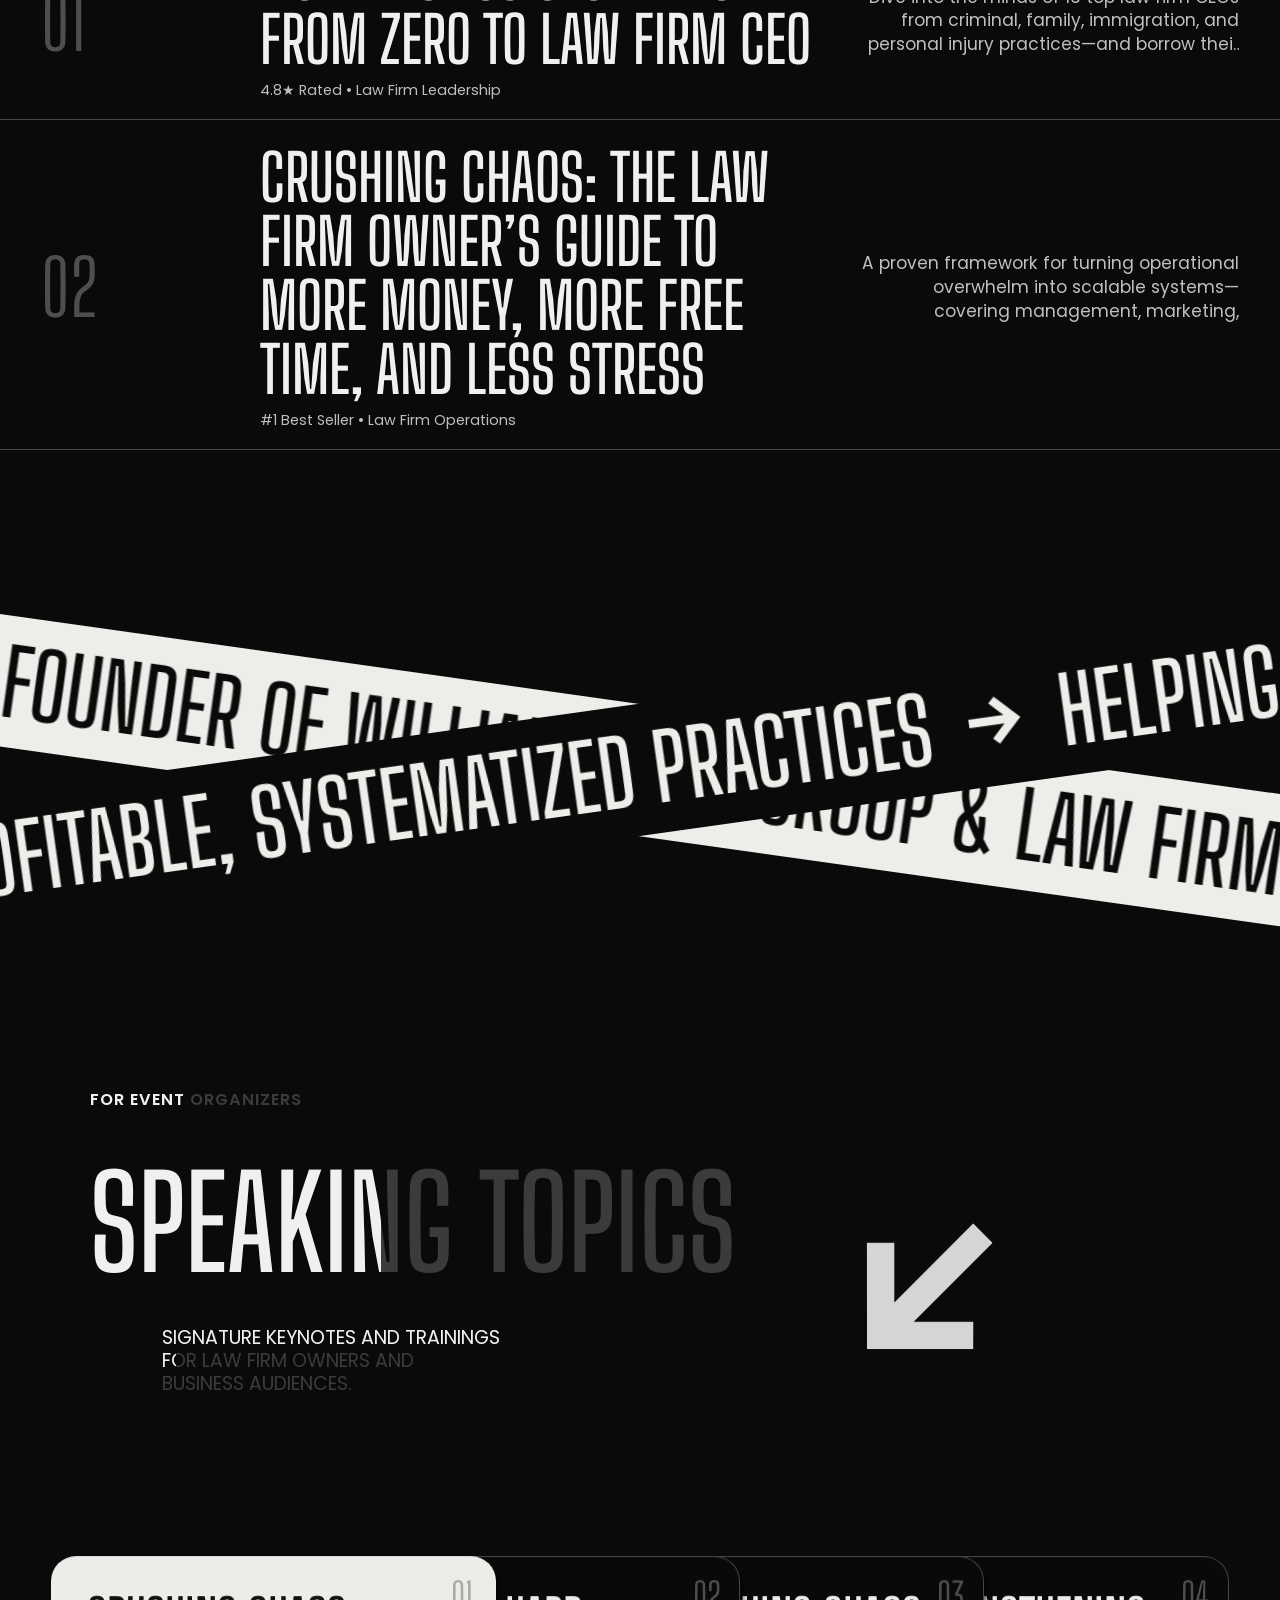
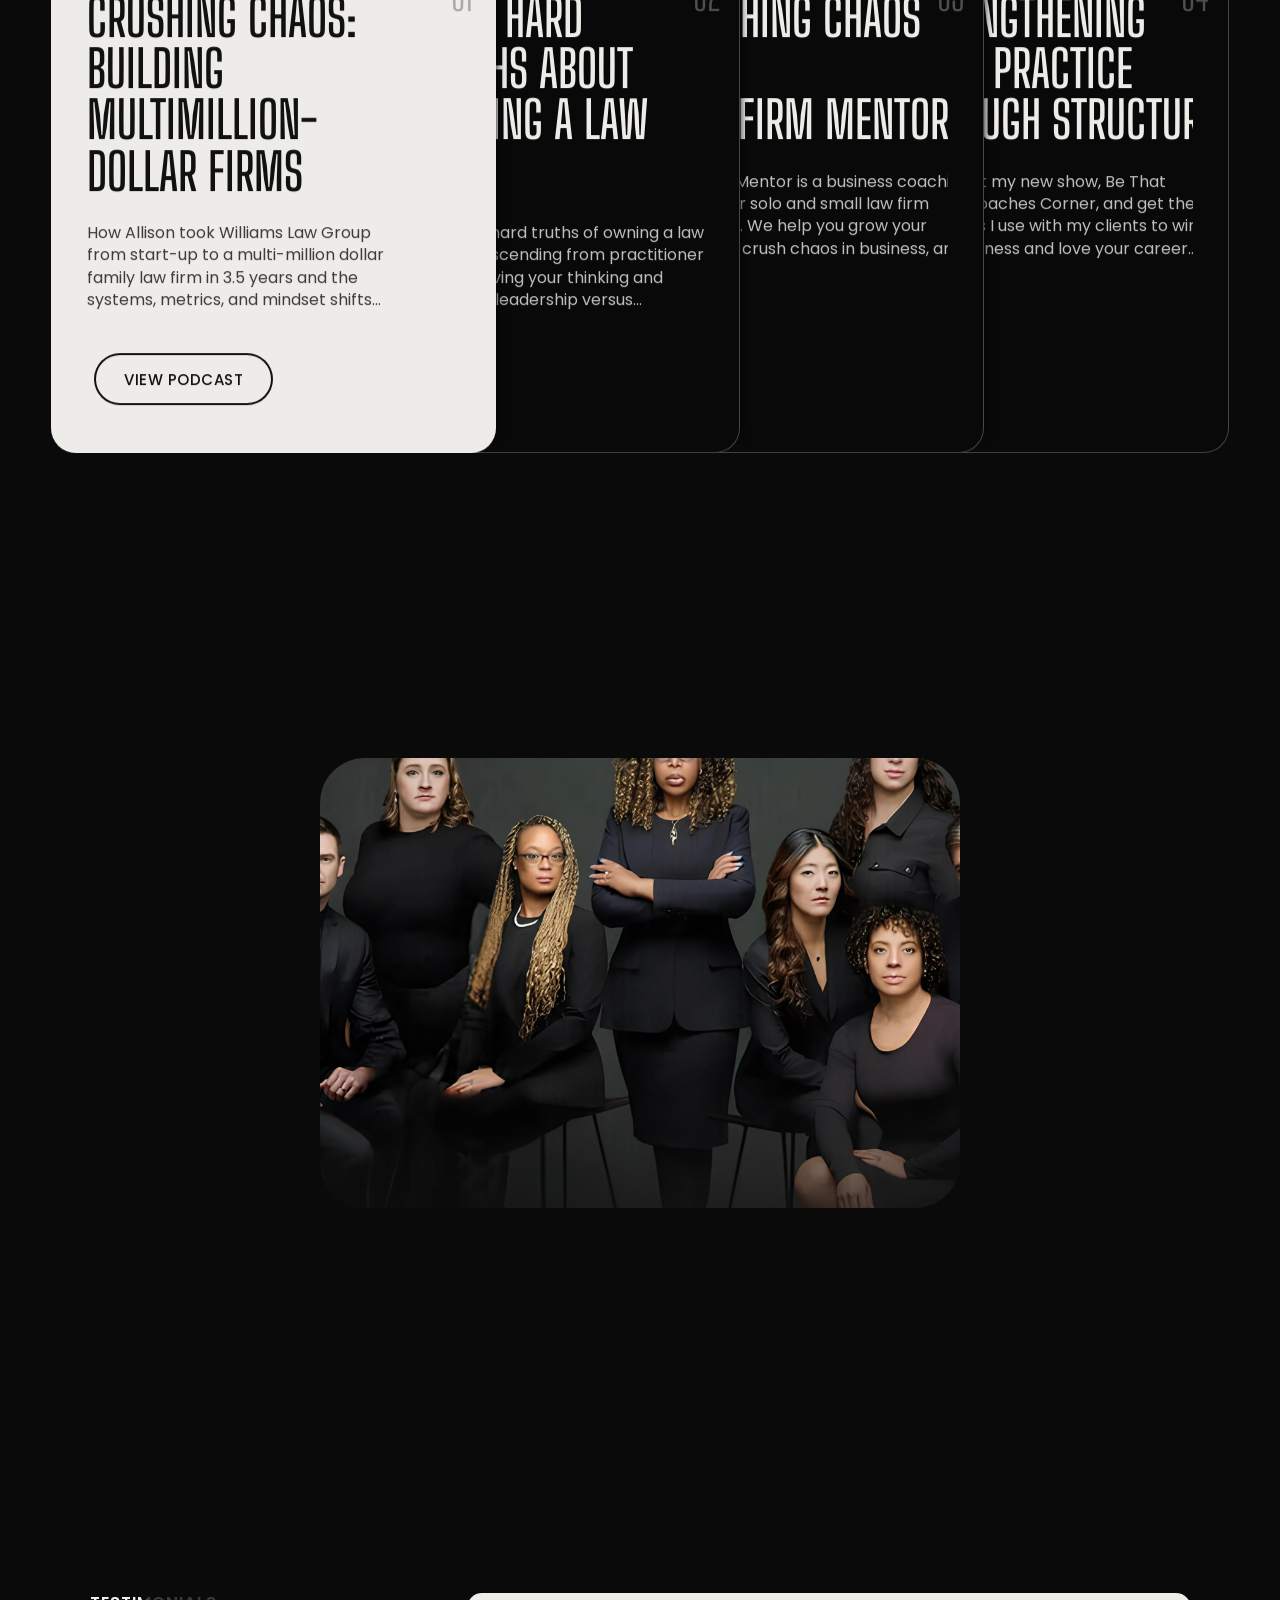
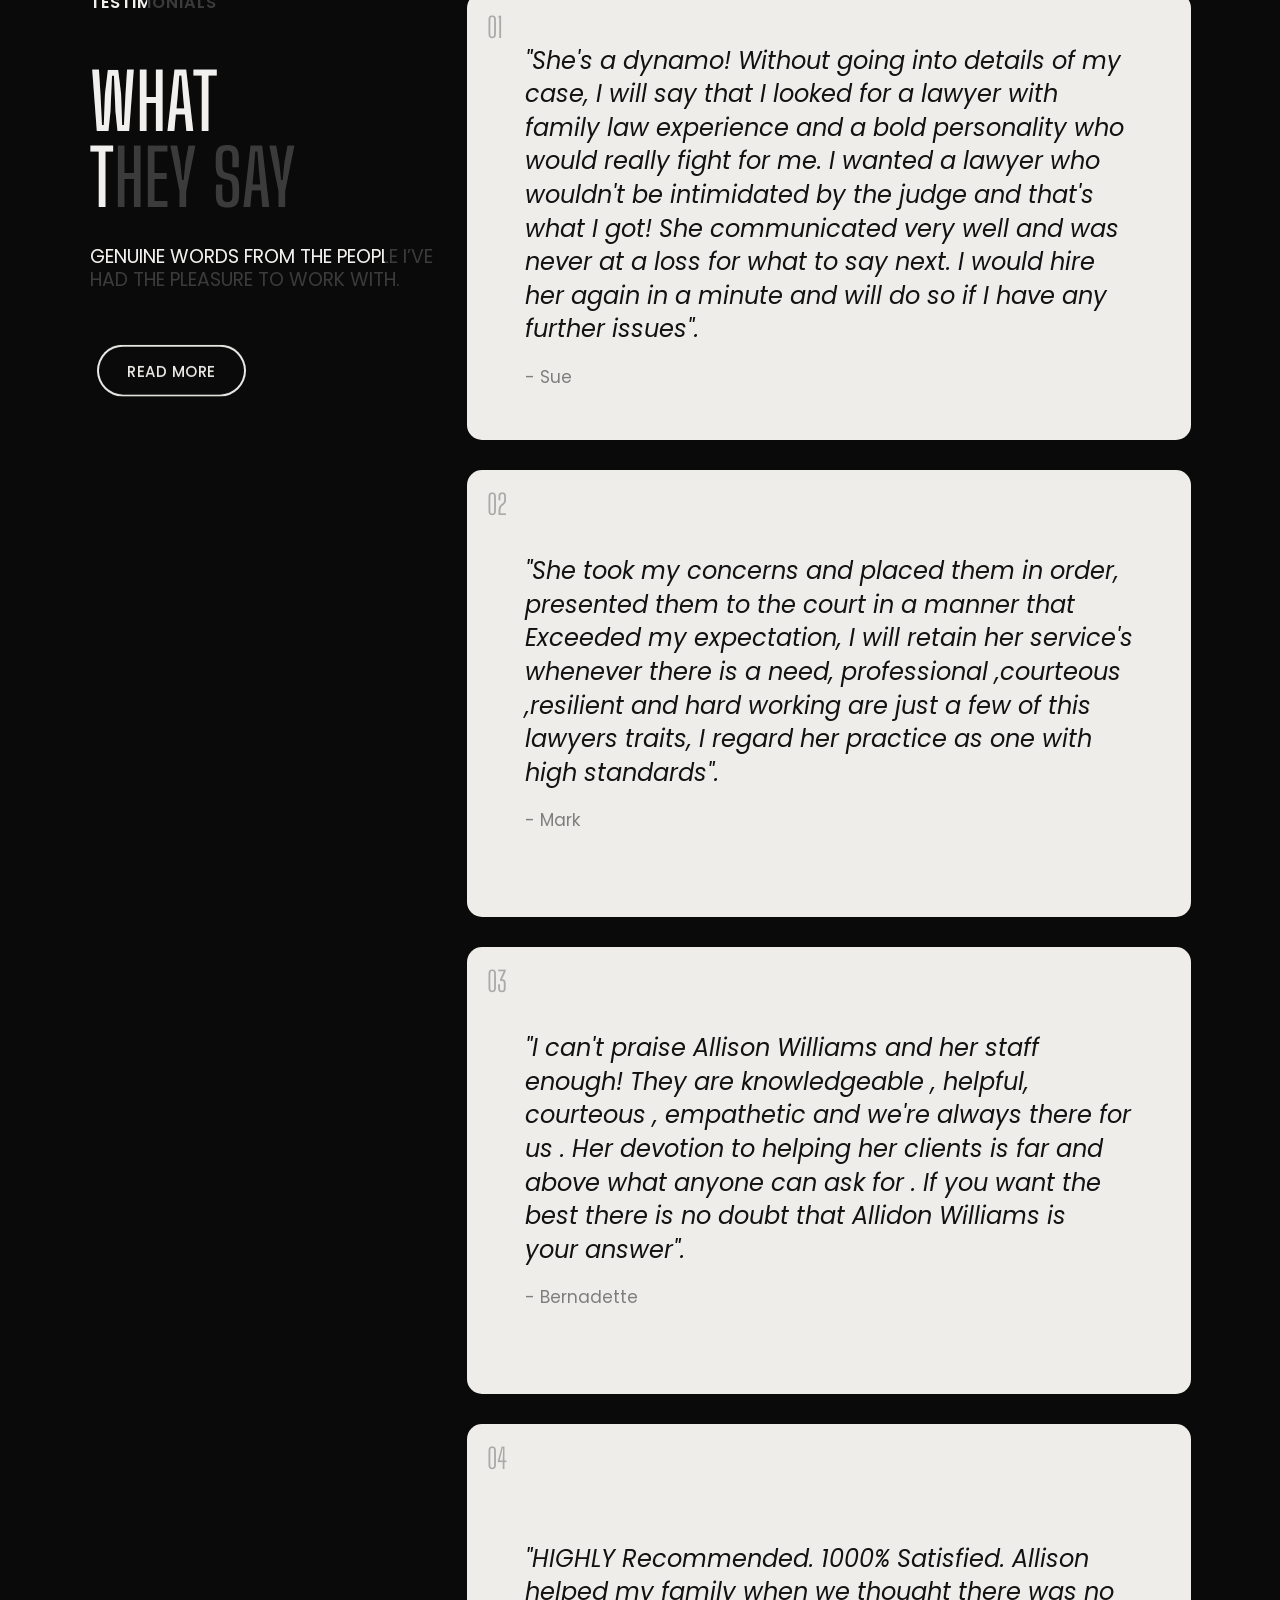
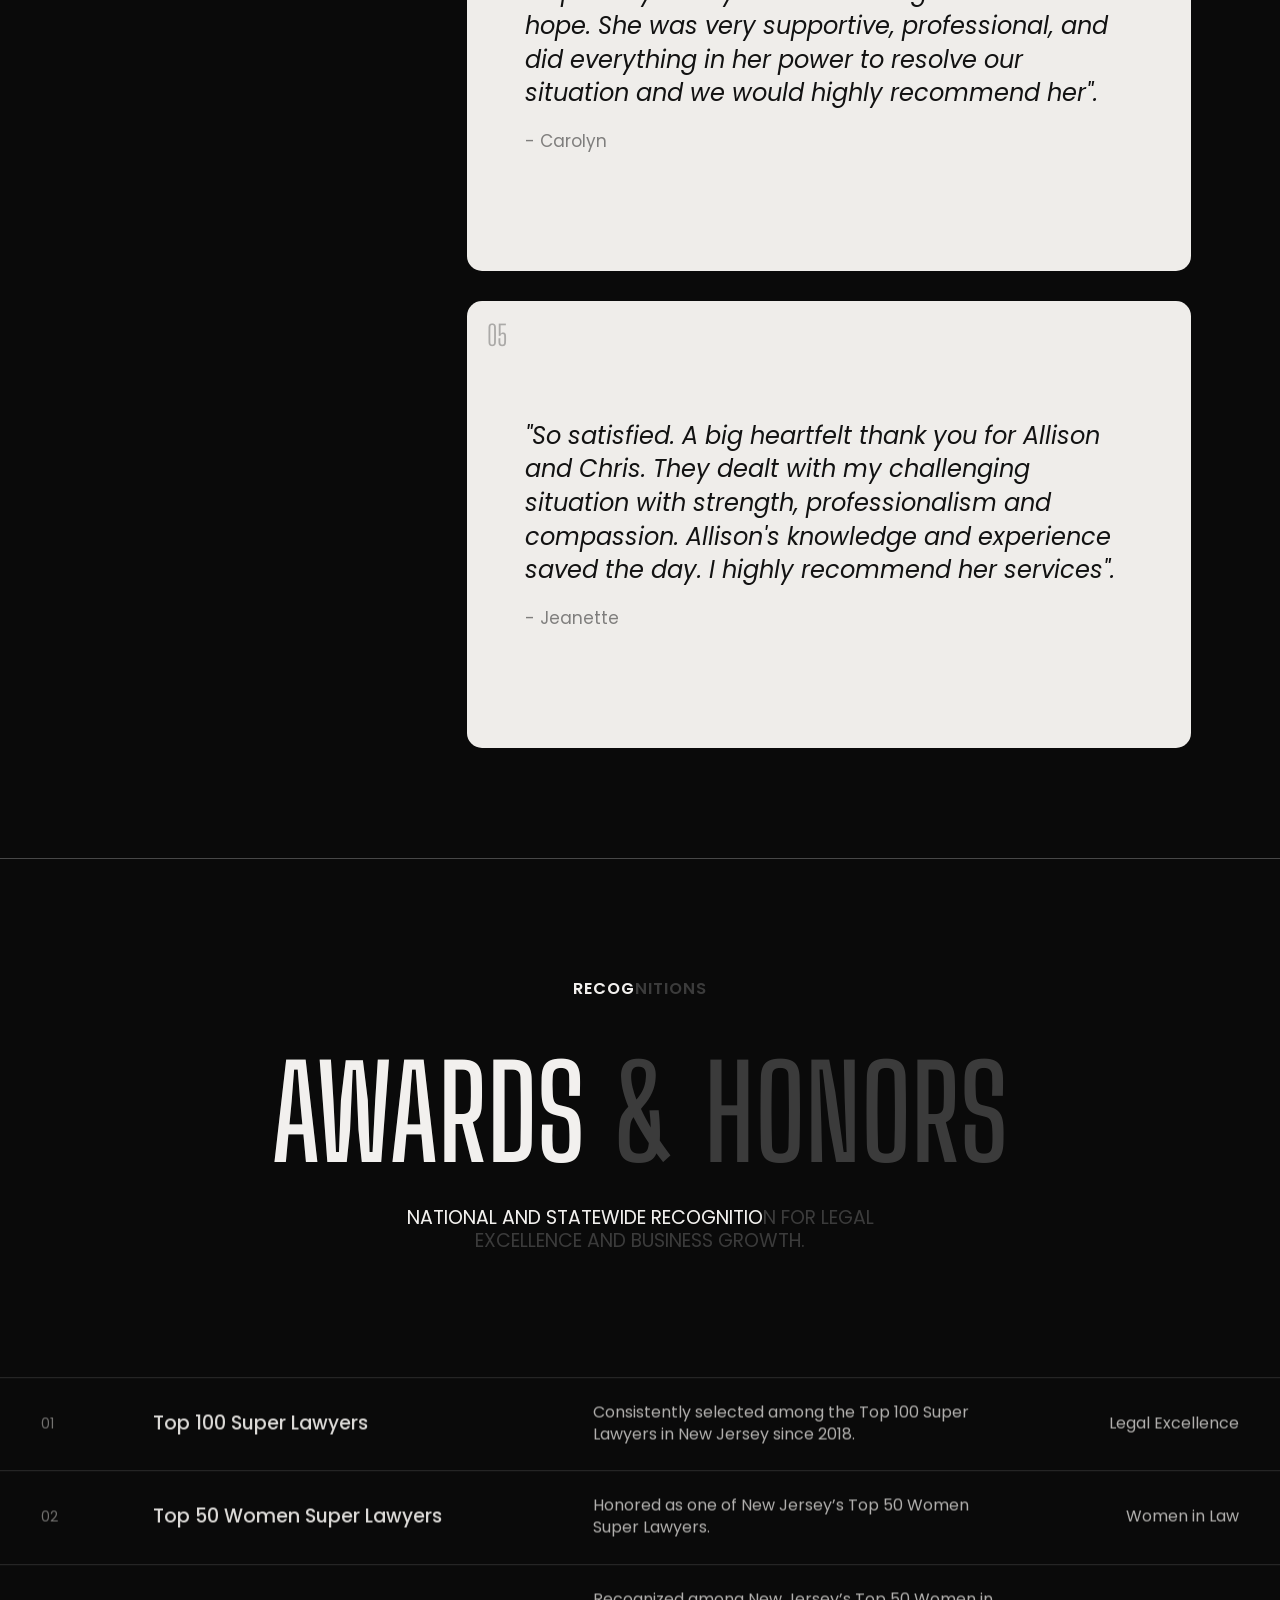
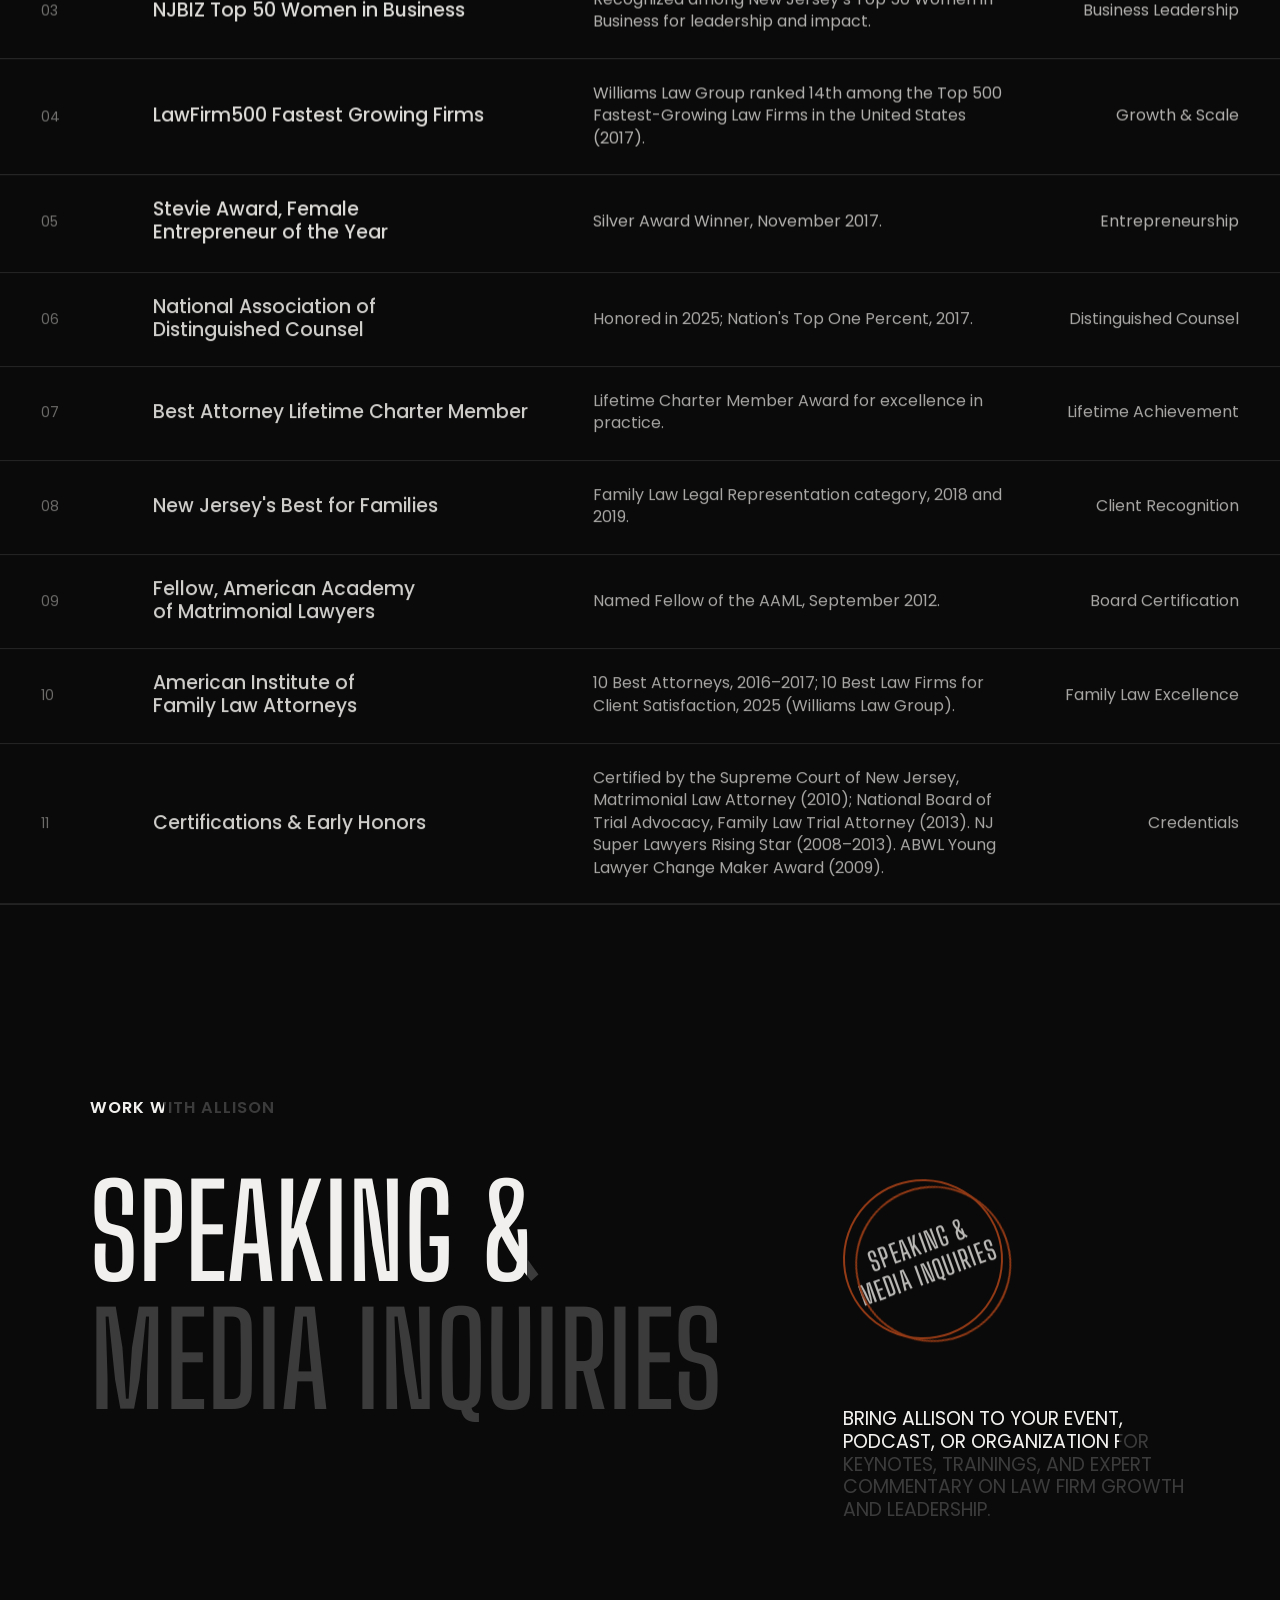
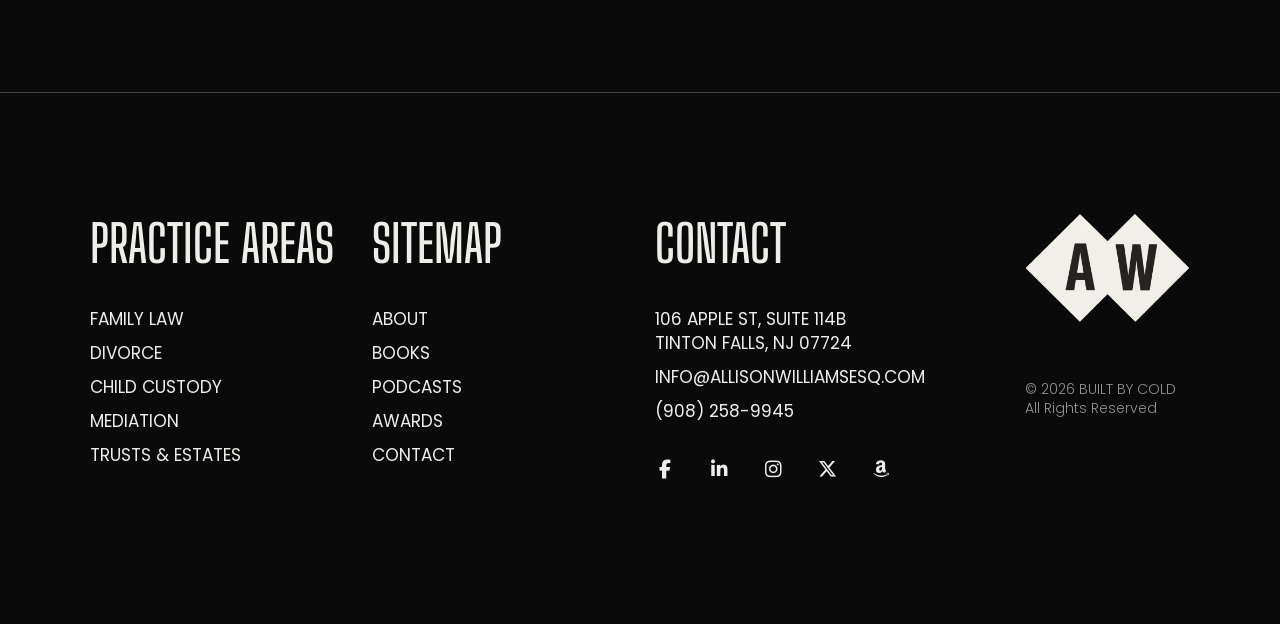
==== commit aa40aeca: "feat: minor fix" ====
--- a/index.html
+++ b/index.html
@@ -7,7 +7,7 @@
 
 		<!-- Meta -->
 		<meta charset="utf-8">
-		<meta name="description" content="Allison Williams is a Law Firm Growth Strategist who helps law firms grow their practice through SEO, content marketing, and other digital marketing strategies.">
+		<meta name="description" content="Allison C. Williams, Esq. is the Founder and Managing Partner of Williams Law Group, a New Jersey family law boutique, and an international speaker and thought leader in child welfare and family law.">
 		<meta name="author" content="Allison Williams">
 
 		<!-- Mobile Meta -->
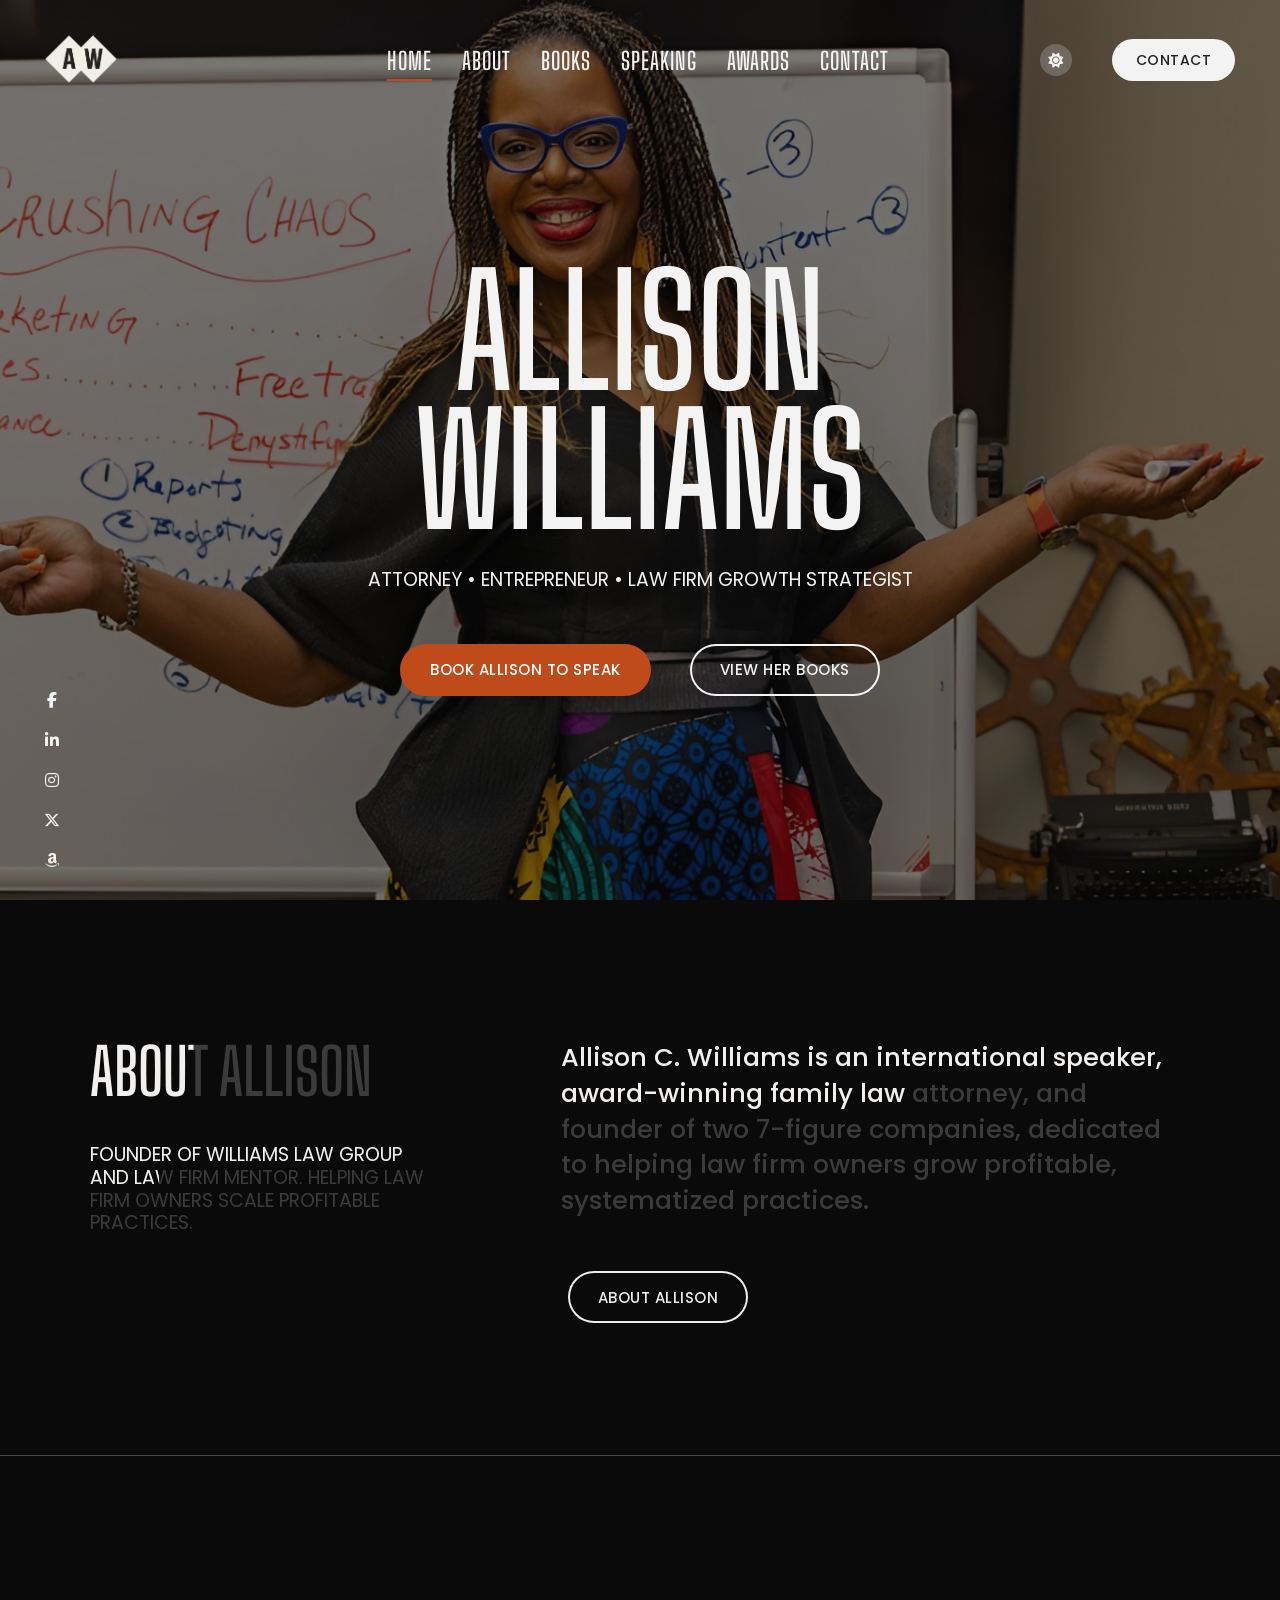
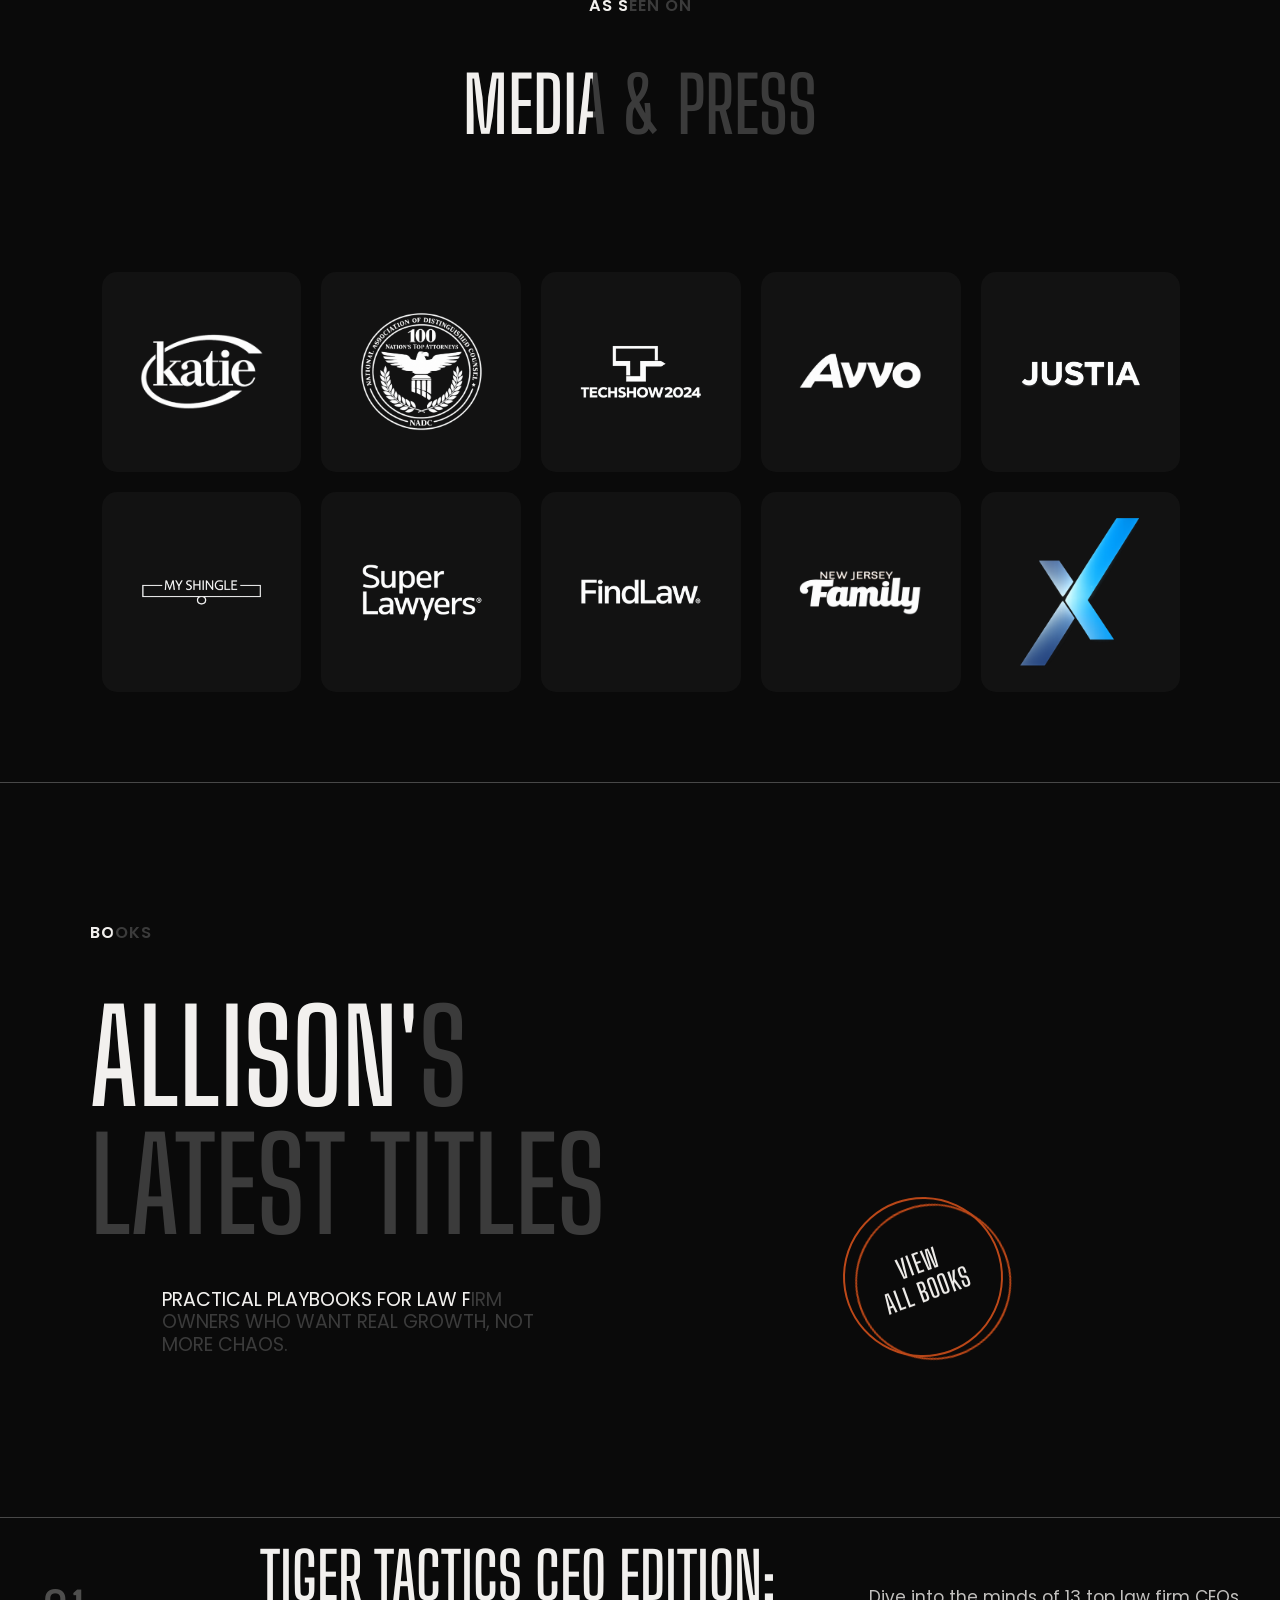
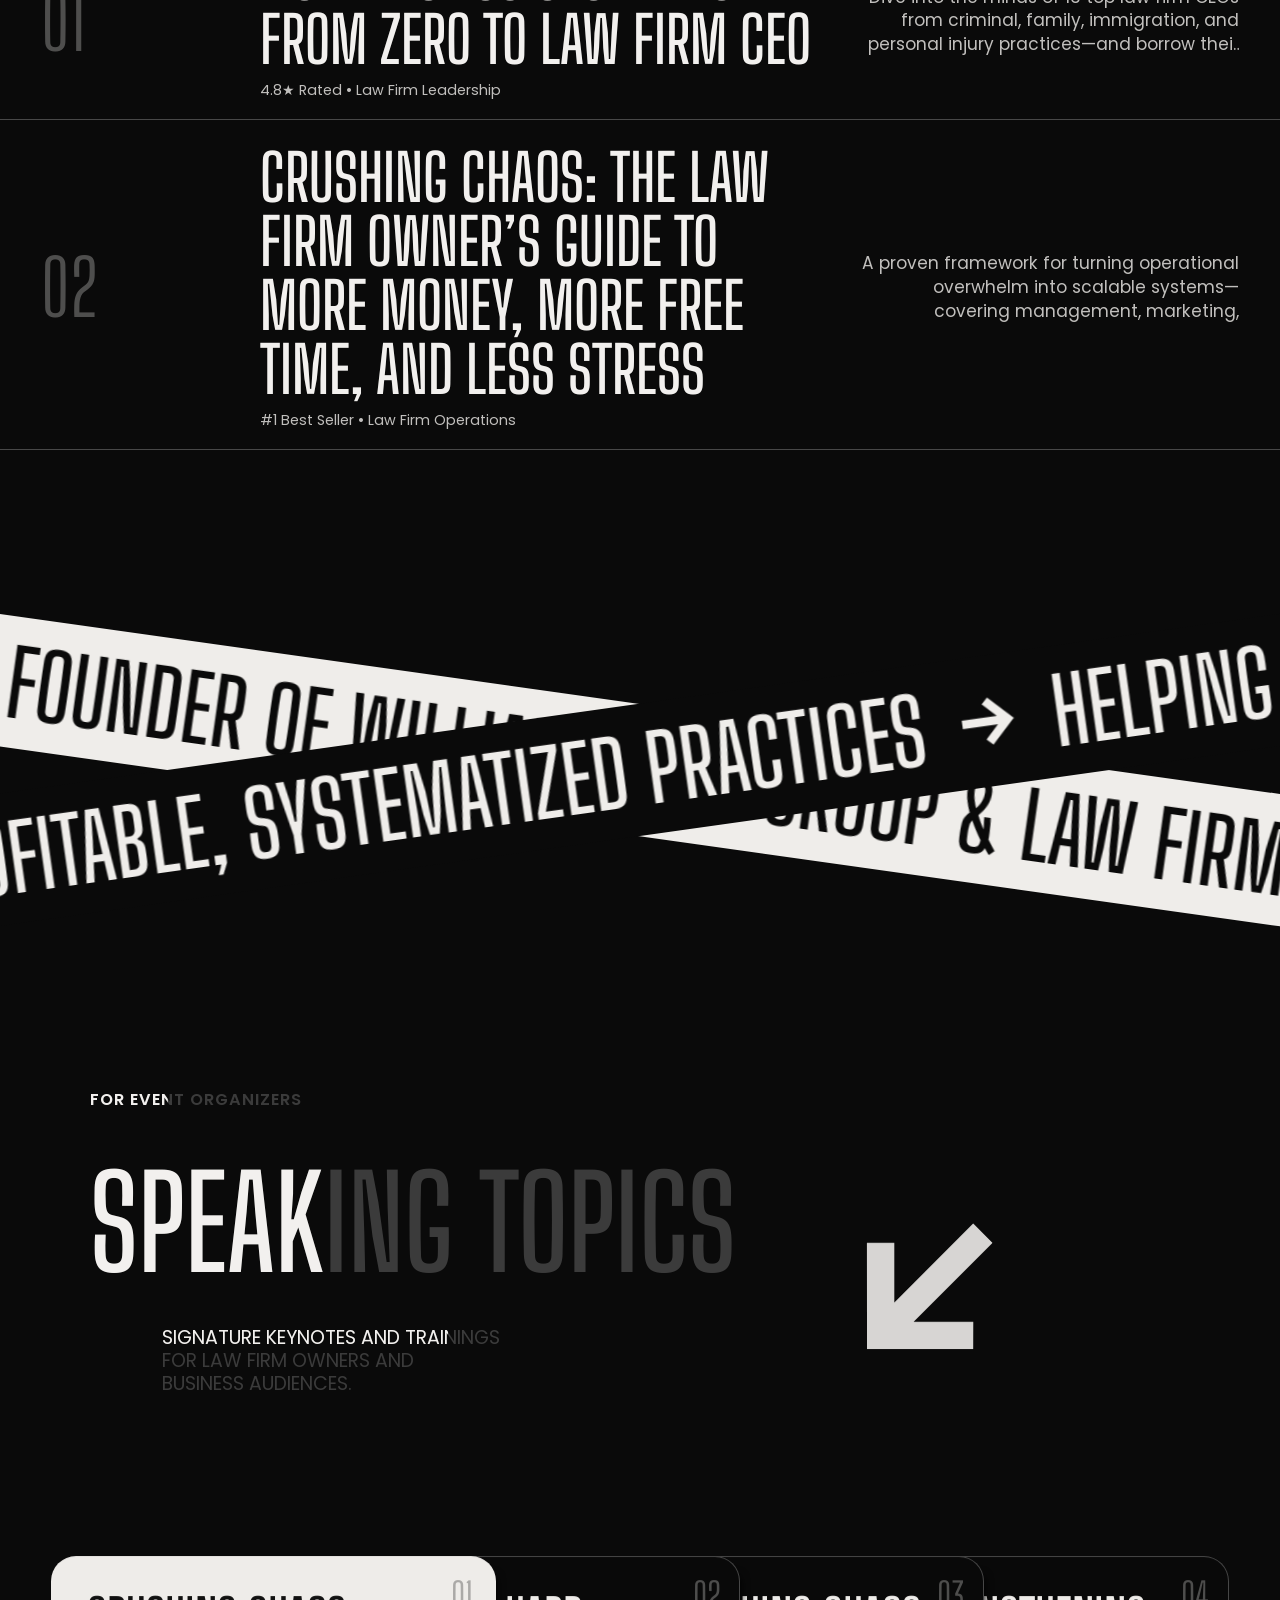
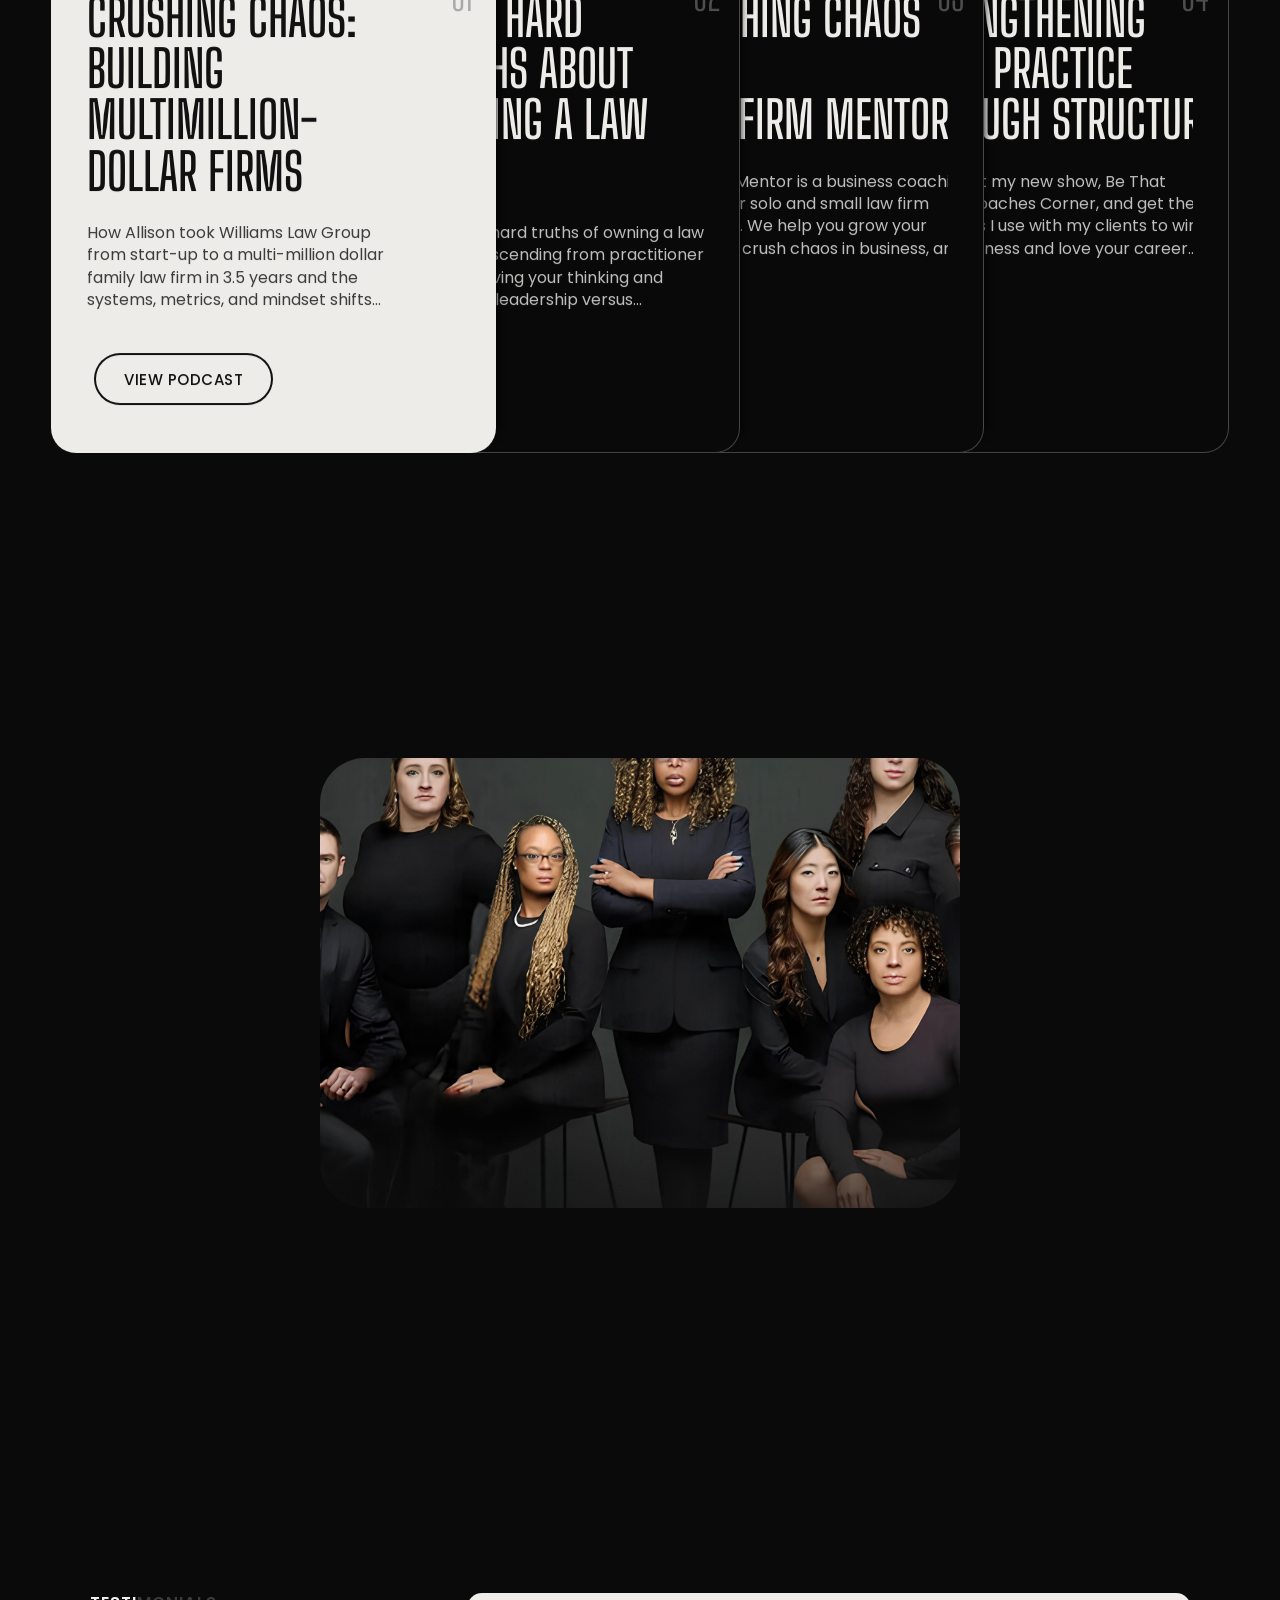
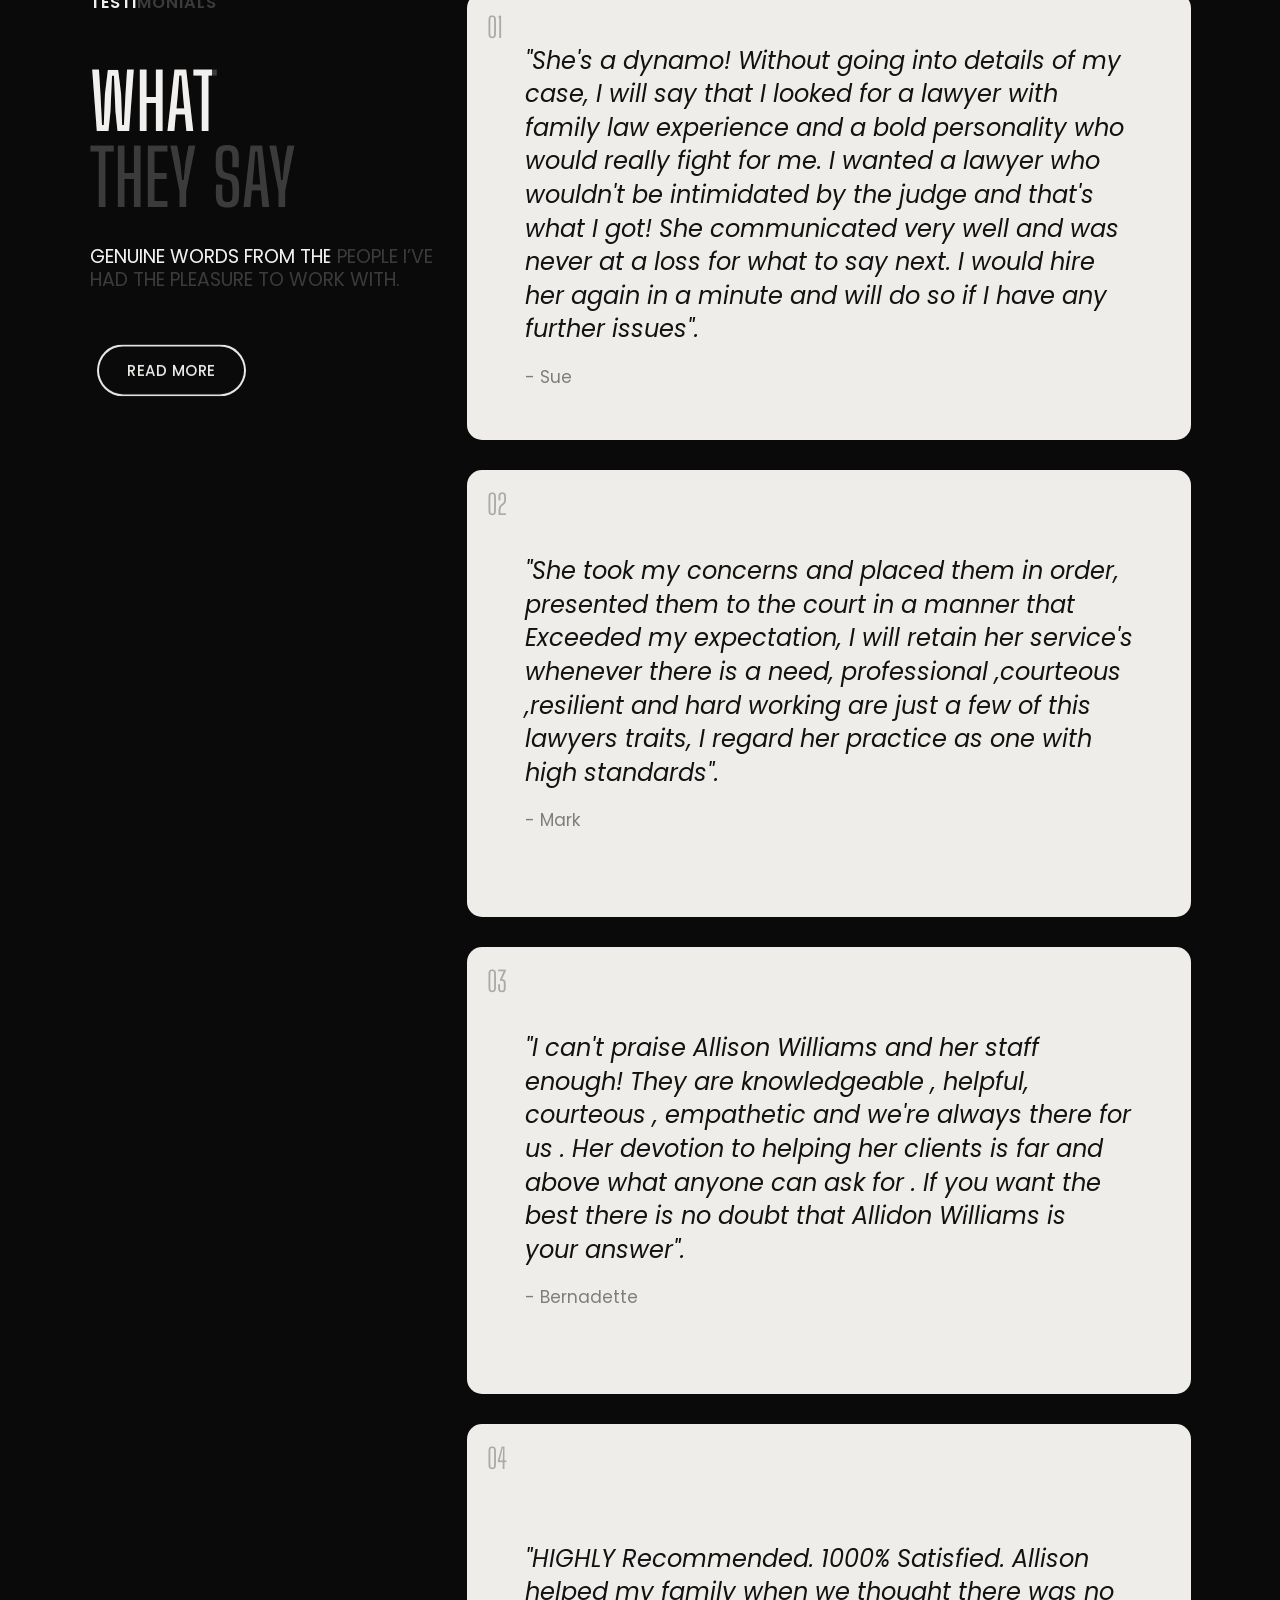
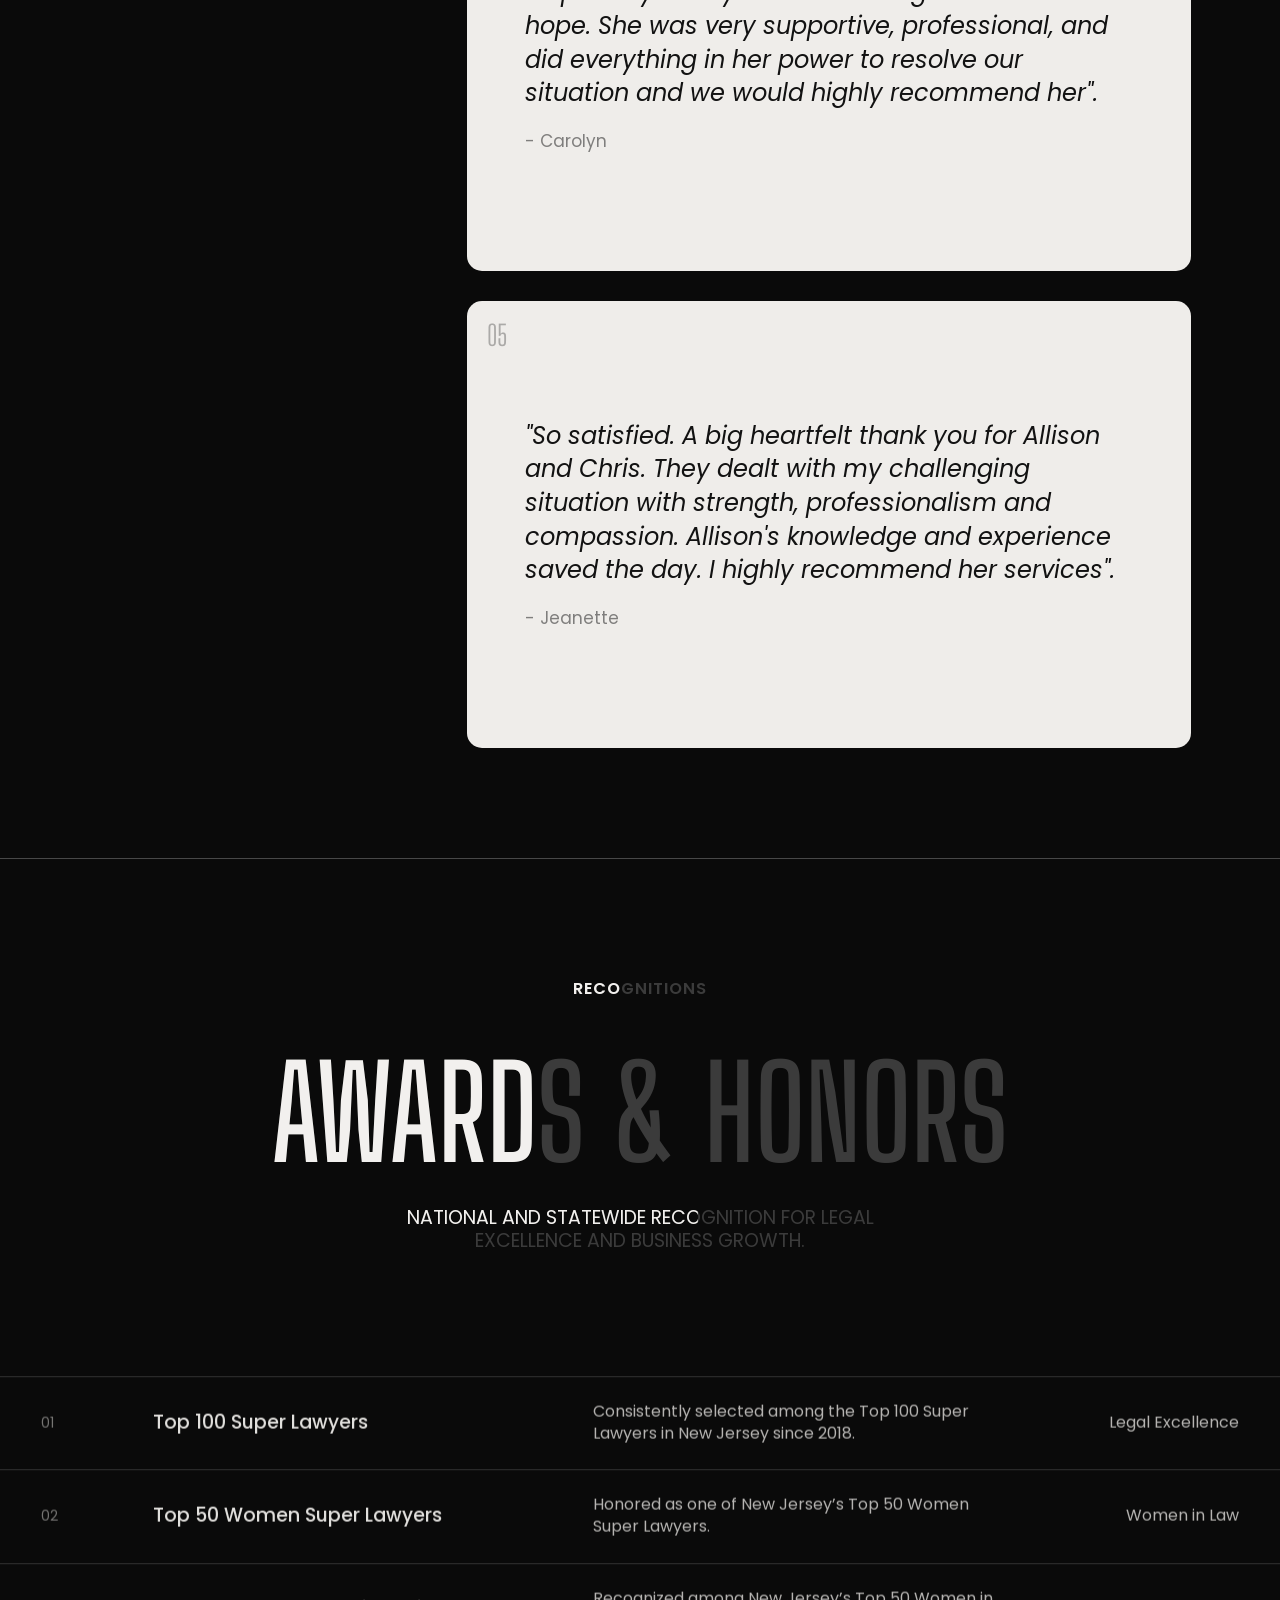
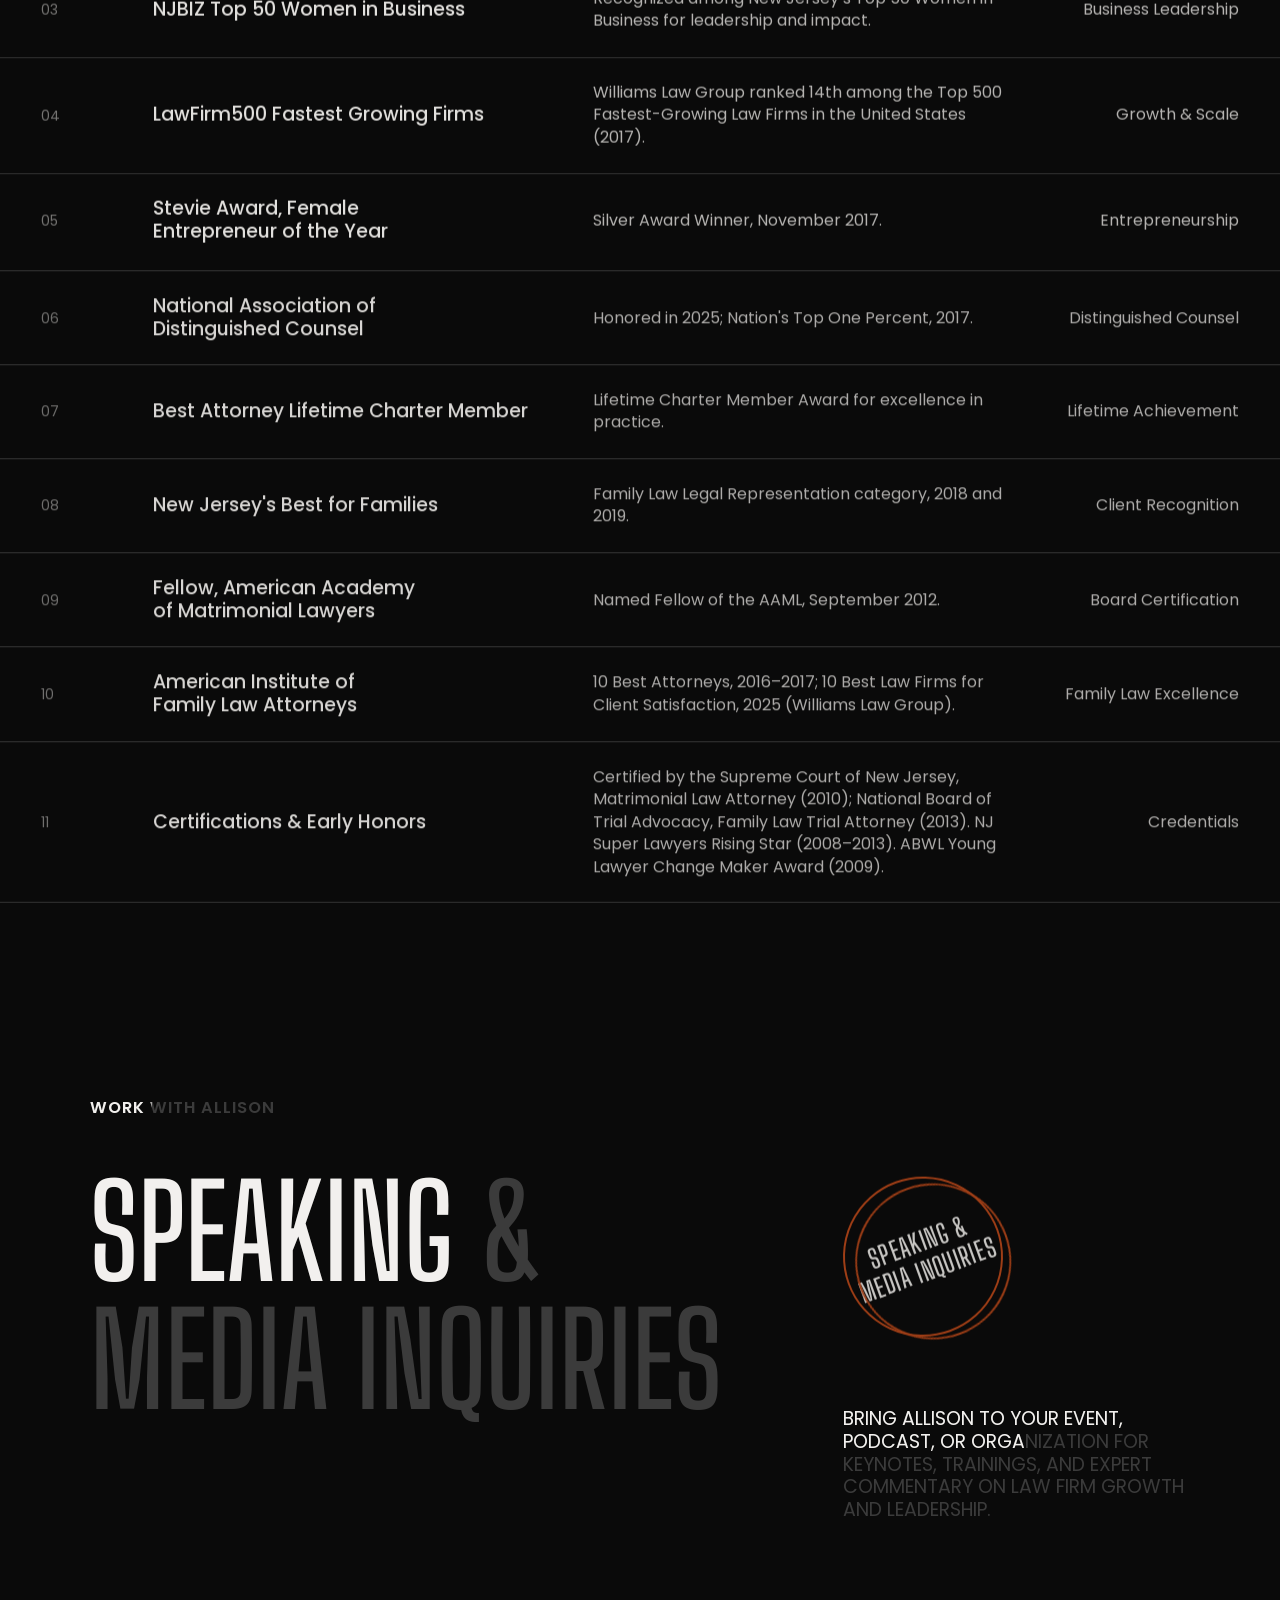
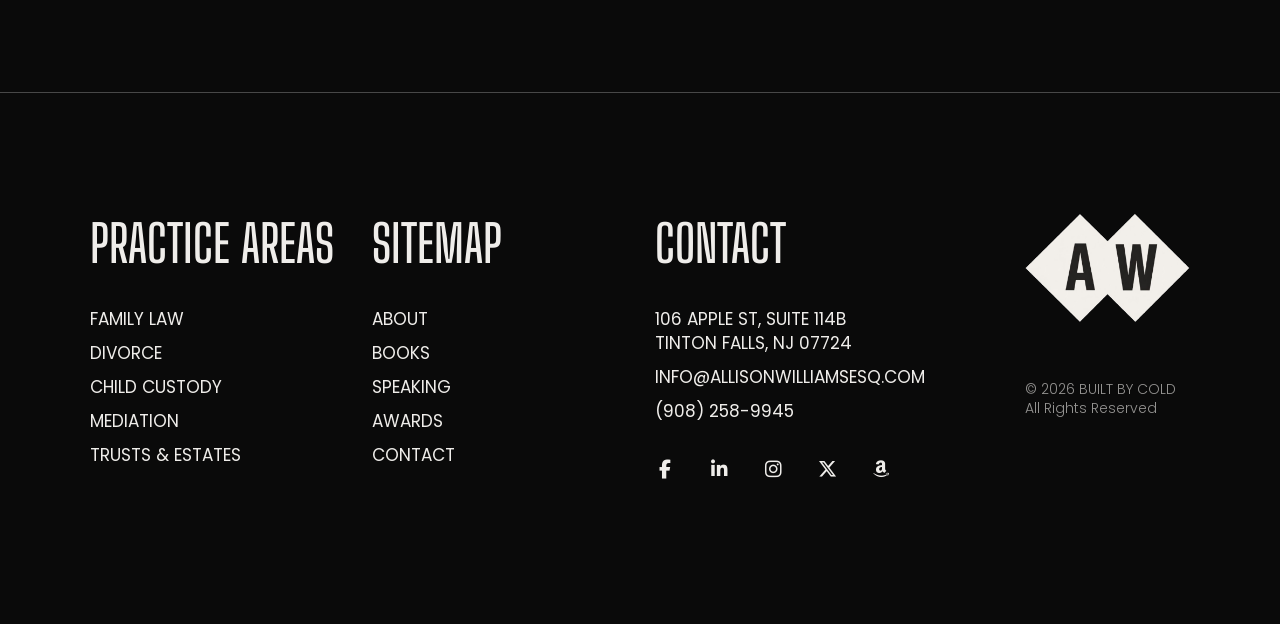
==== commit 9d1b27eb: "feat: minor fix" ====
--- a/index.html
+++ b/index.html
@@ -7,7 +7,7 @@
 
 		<!-- Meta -->
 		<meta charset="utf-8">
-		<meta name="description" content="Allison C. Williams, Esq. is the Founder and Managing Partner of Williams Law Group, a New Jersey family law boutique, and an international speaker and thought leader in child welfare and family law.">
+		<meta name="description" content="Allison C. Williams, Esq. is the Founder and Managing Partner of Williams Law Group, LLC, a New Jersey family law boutique, and an international speaker and thought leader in child welfare and family law.">
 		<meta name="author" content="Allison Williams">
 
 		<!-- Mobile Meta -->
@@ -120,7 +120,7 @@
 											<li class="active"><a href="/">Home</a></li>
 											<li><a href="/about-me.html">About</a></li>
 											<li><a href="#books">Books</a></li>
-											<li><a href="#podcasts">Podcasts</a></li>
+											<li><a href="#speaking">Speaking</a></li>
 											<li><a href="#awards">Awards</a></li>
 											<li><a href="/contact.html">Contact</a></li>
 										</ul>
@@ -694,7 +694,7 @@
 					* You can use classes "border-top" and "border-bottom" if needed. 
 					* Note: Each situation may be different and each section may need different classes according to your needs. More info about helper classes can be found in the file "helper.css".
 					-->
-					<div id="podcasts" class="tt-section no-padding-bottom padding-bottom-xlg-80">
+					<div id="speaking" class="tt-section no-padding-bottom padding-bottom-xlg-80">
 						<div class="tt-section-inner tt-wrap">
 
 							<div class="tt-row">
@@ -1452,7 +1452,7 @@
 									<ul class="tt-footer-widget-list">
 										<li><a href="/about-me.html" class="tt-link">About</a></li>
 										<li><a href="/#books" class="tt-link">Books</a></li>
-										<li><a href="/#podcasts" class="tt-link">Podcasts</a></li>
+										<li><a href="/#speaking" class="tt-link">Speaking</a></li>
 										<li><a href="/#awards" class="tt-link">Awards</a></li>
 										<li><a href="/contact.html" class="tt-link">Contact</a></li>
 									</ul> <!-- /.tt-footer-widget-list -->
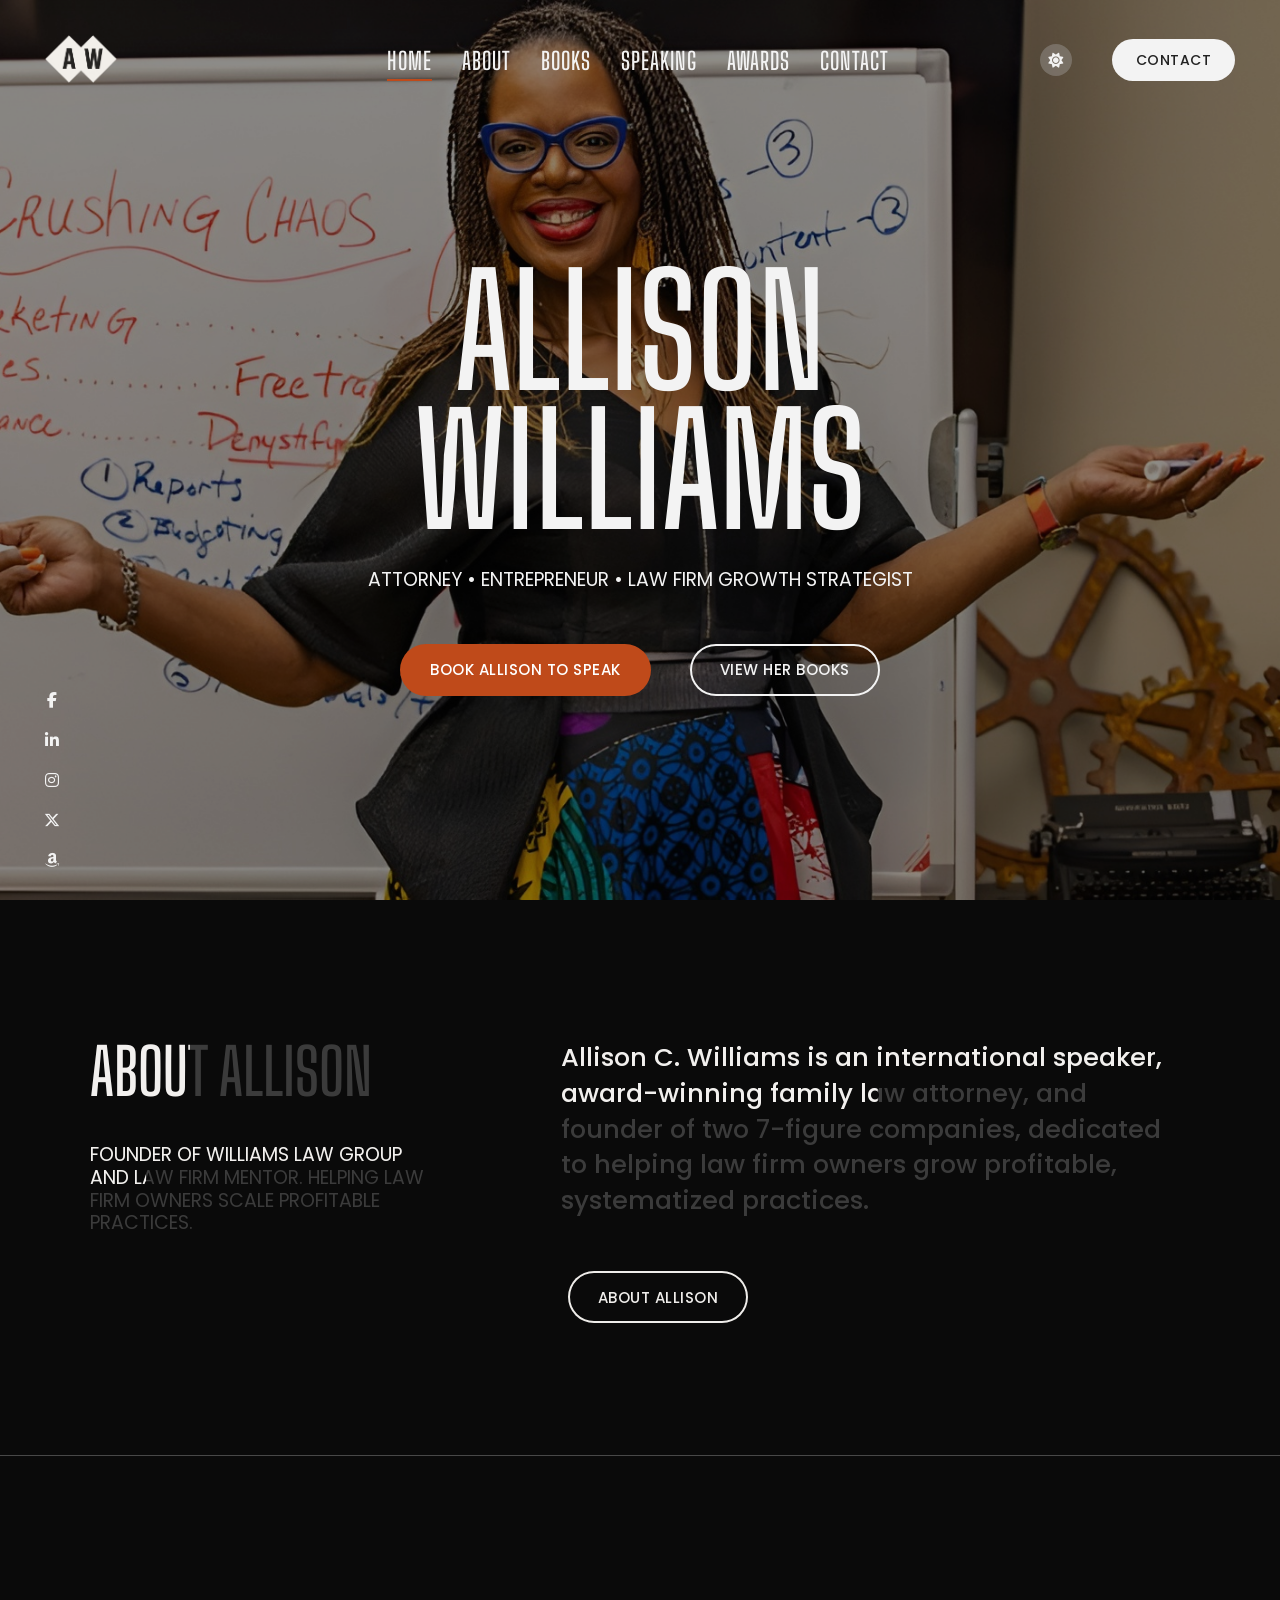
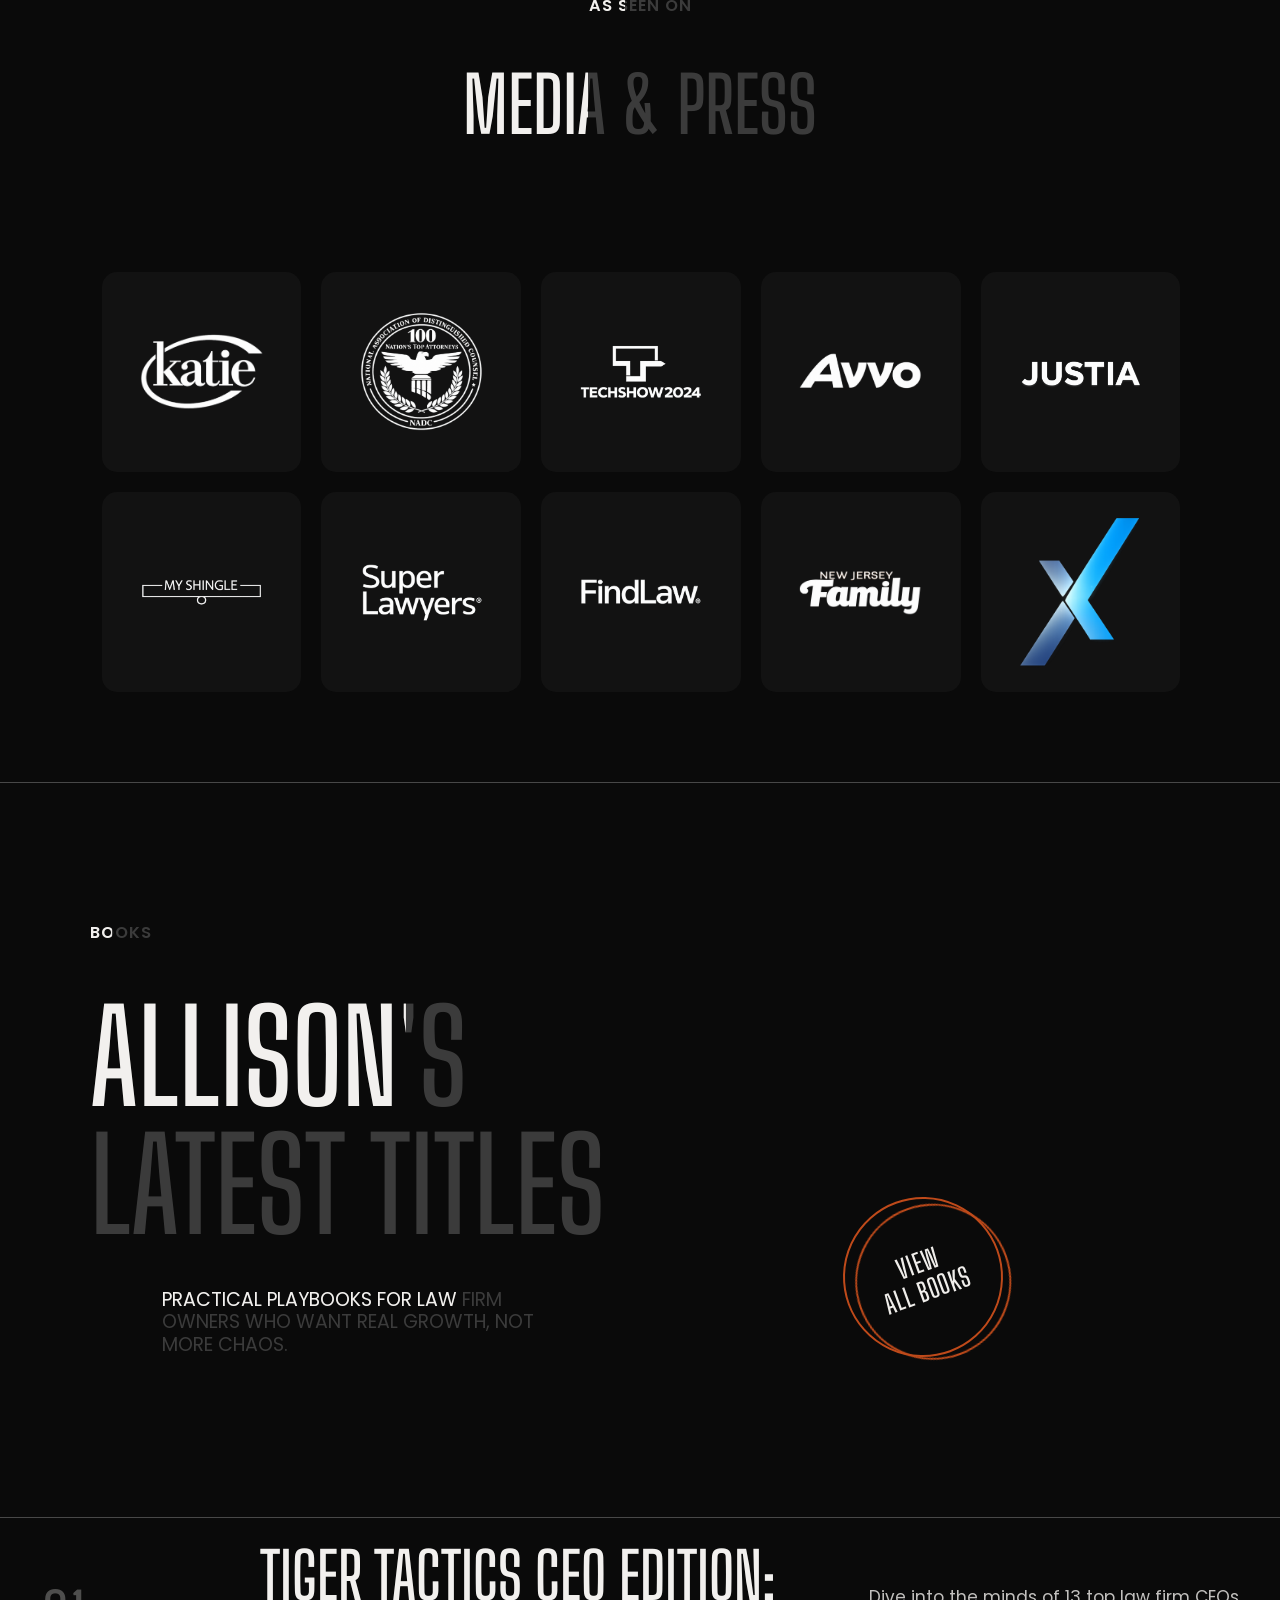
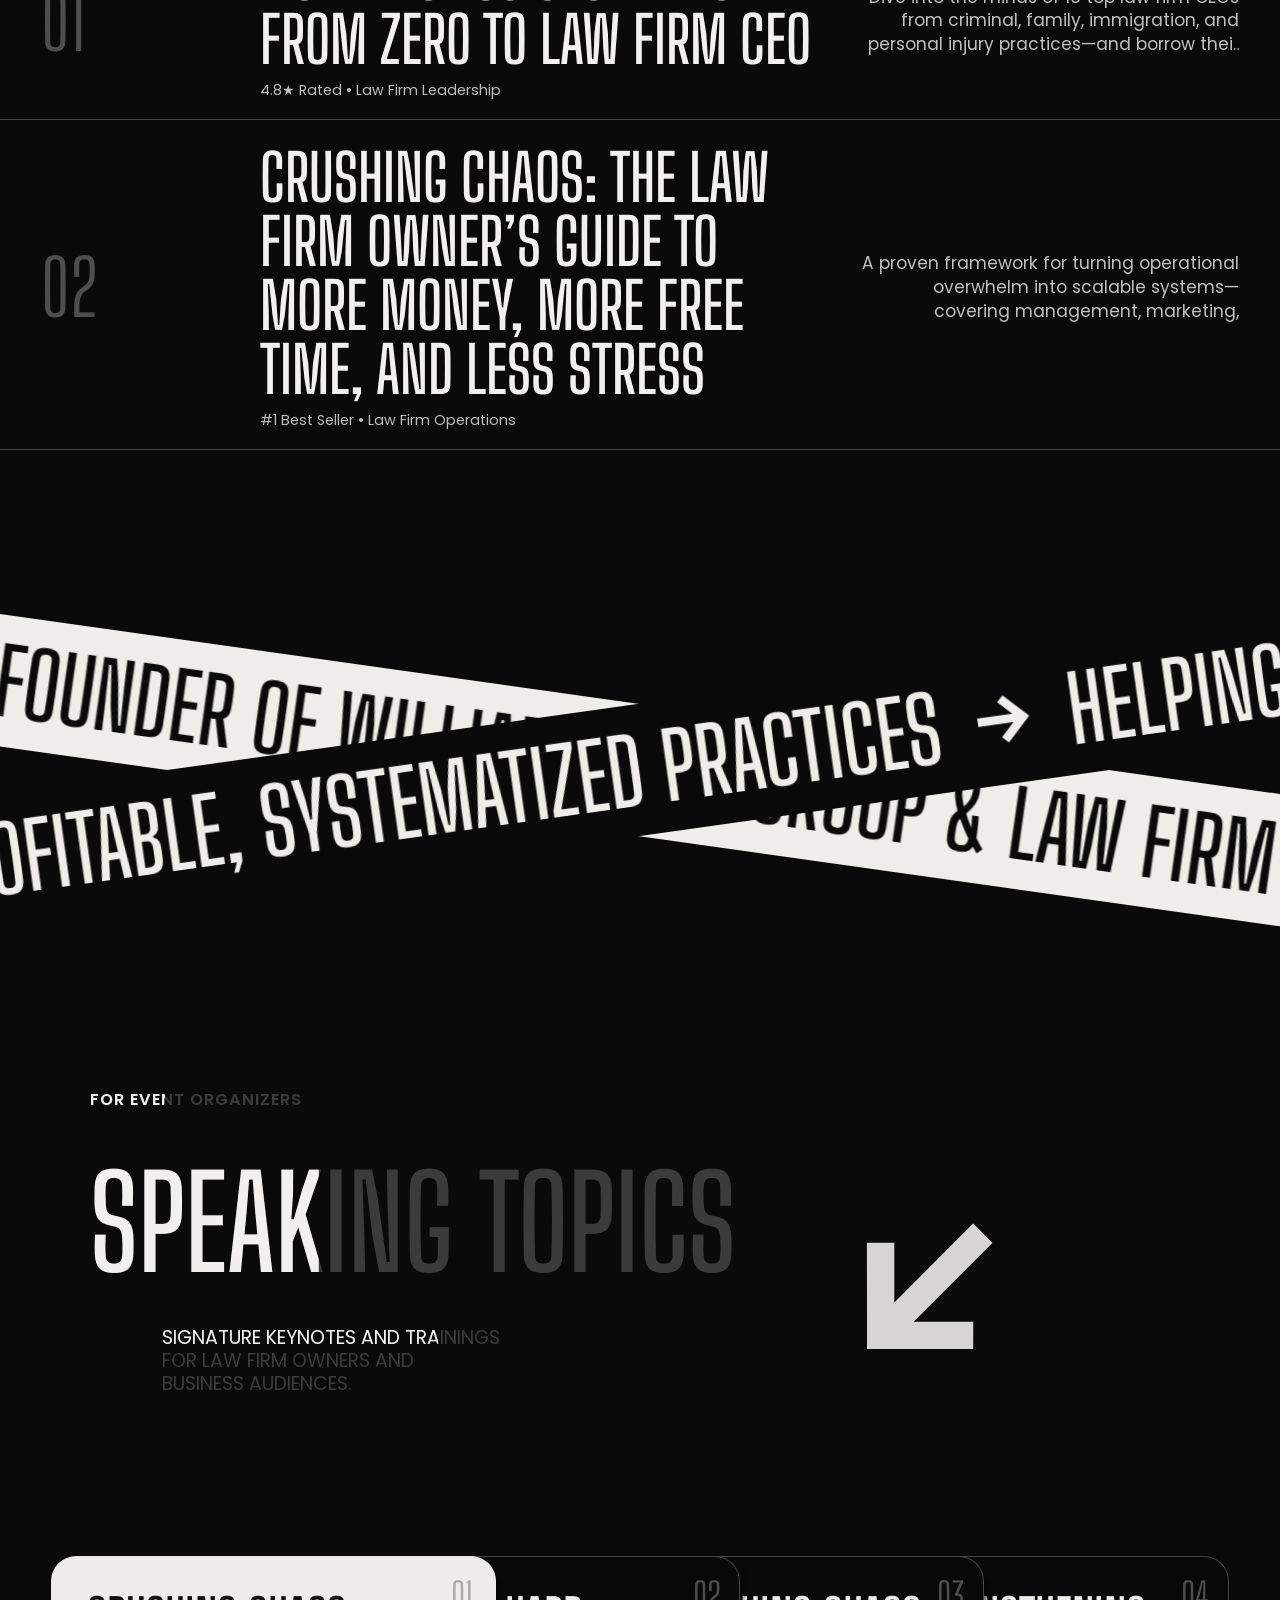
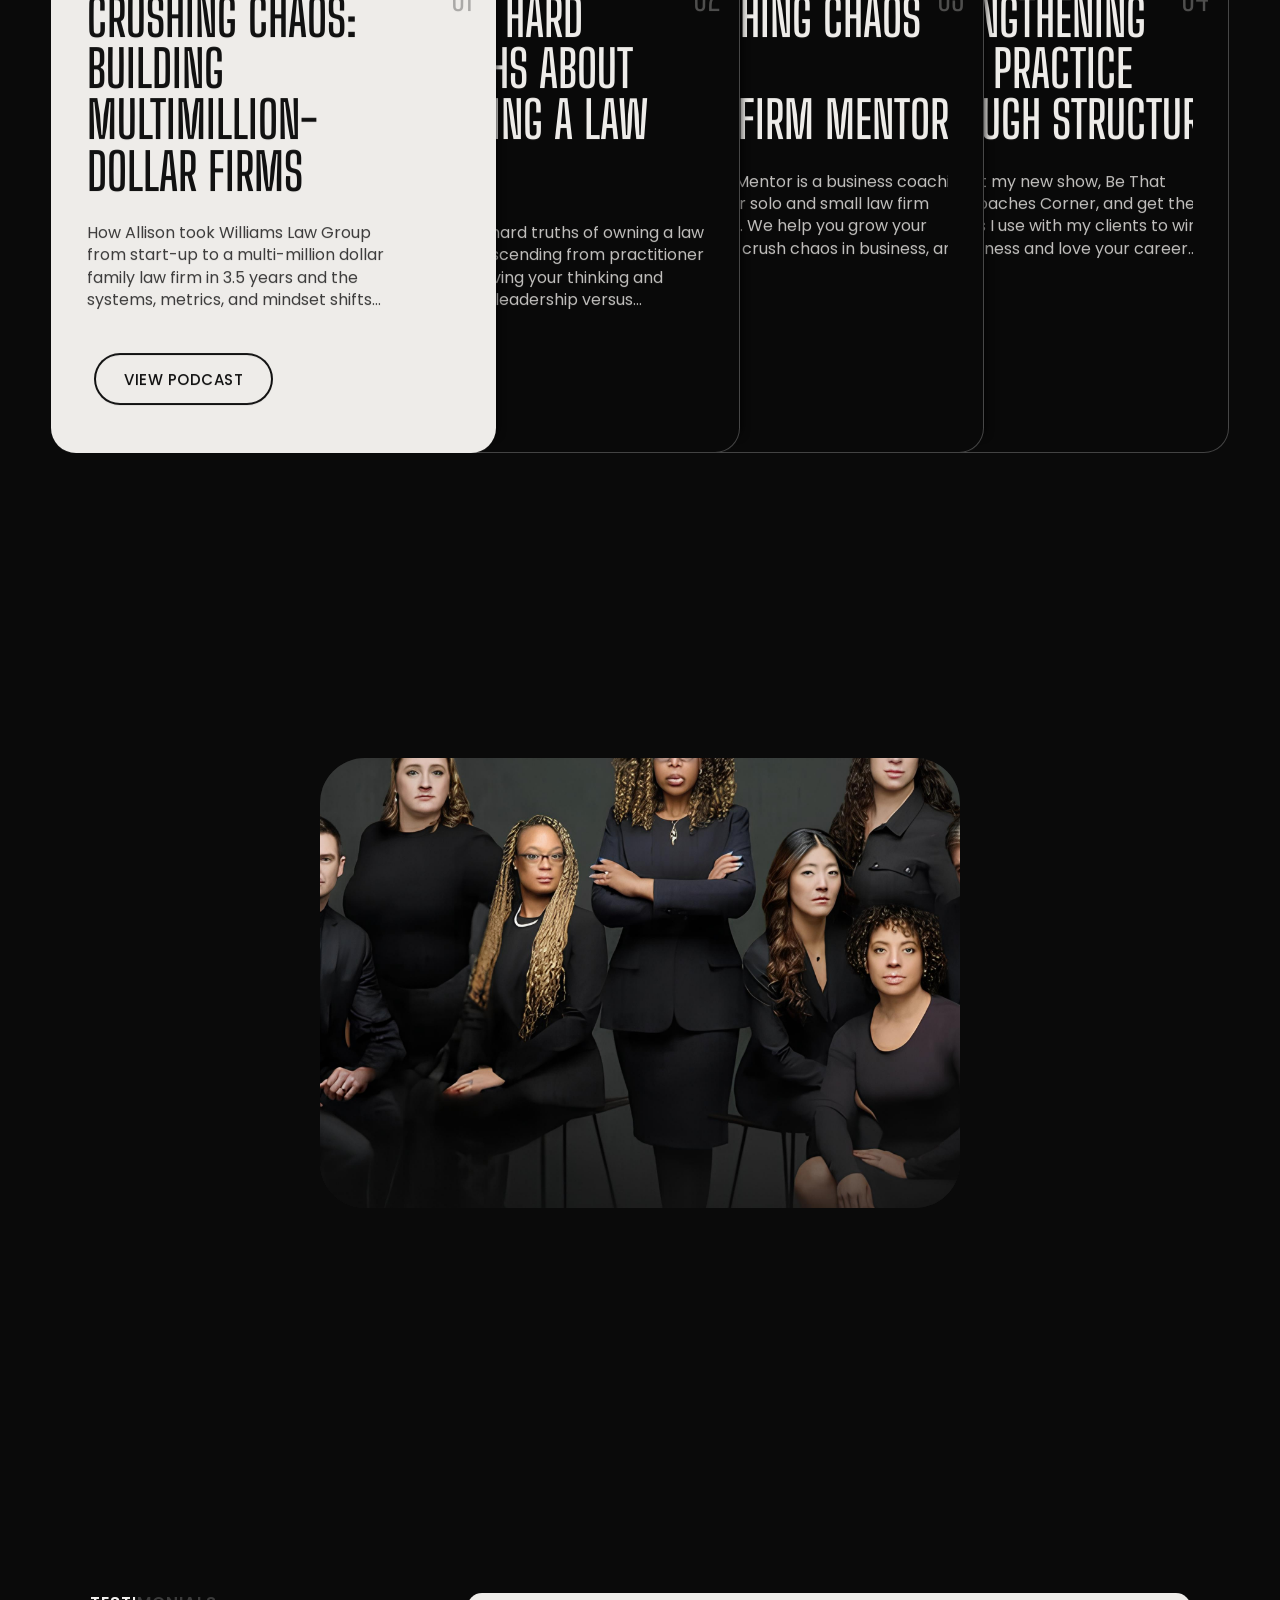
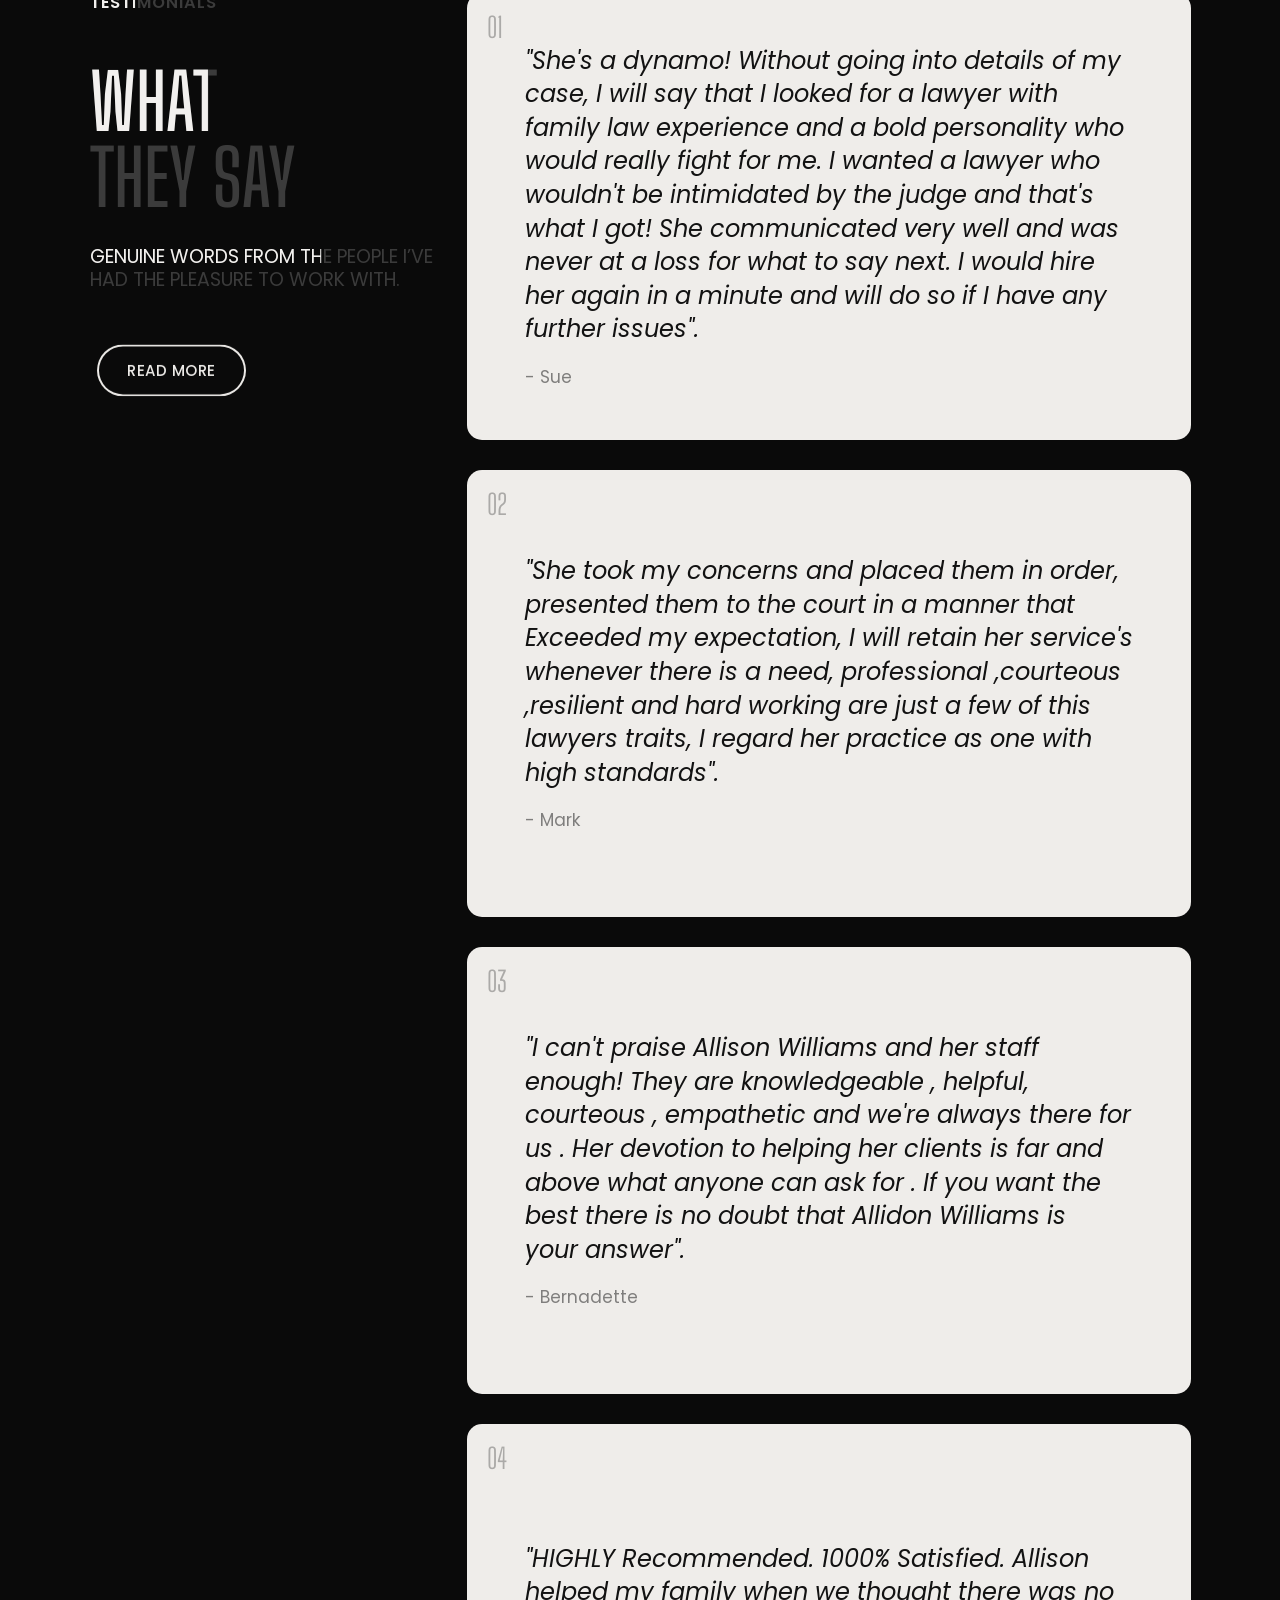
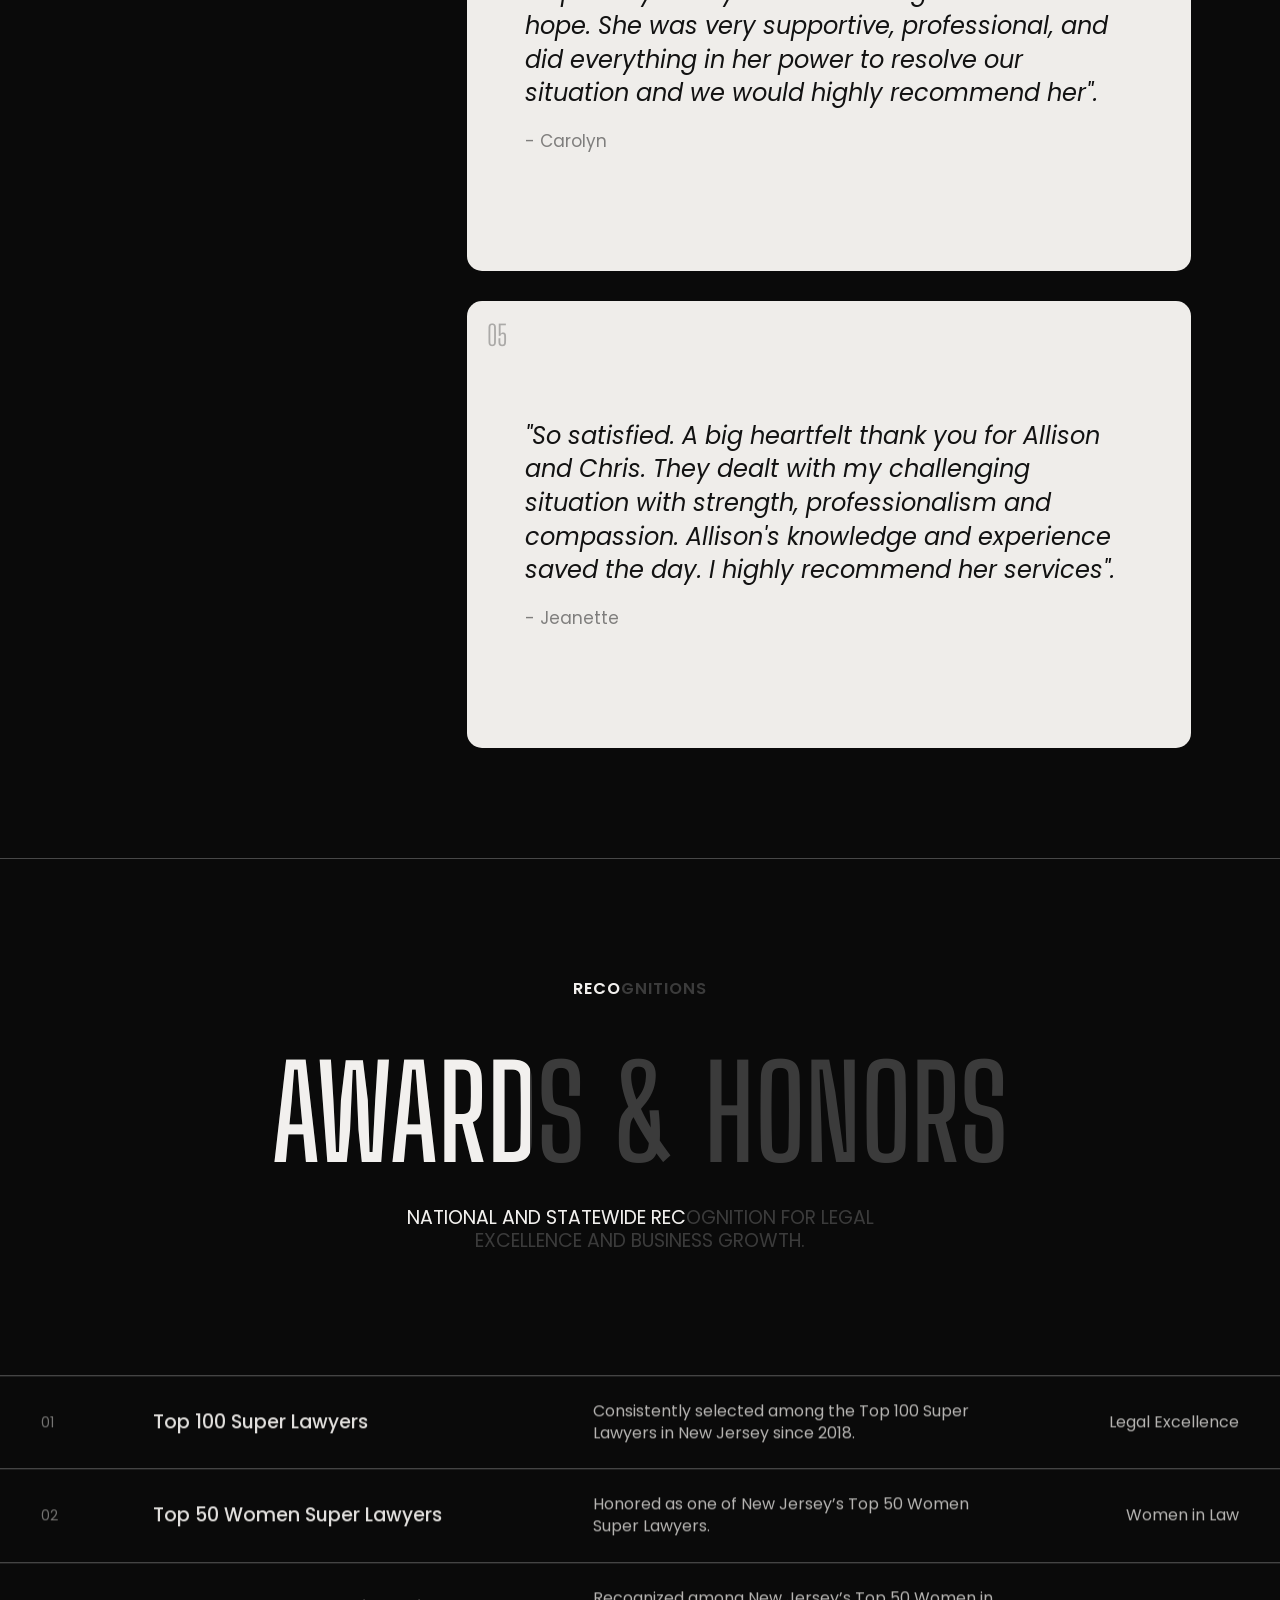
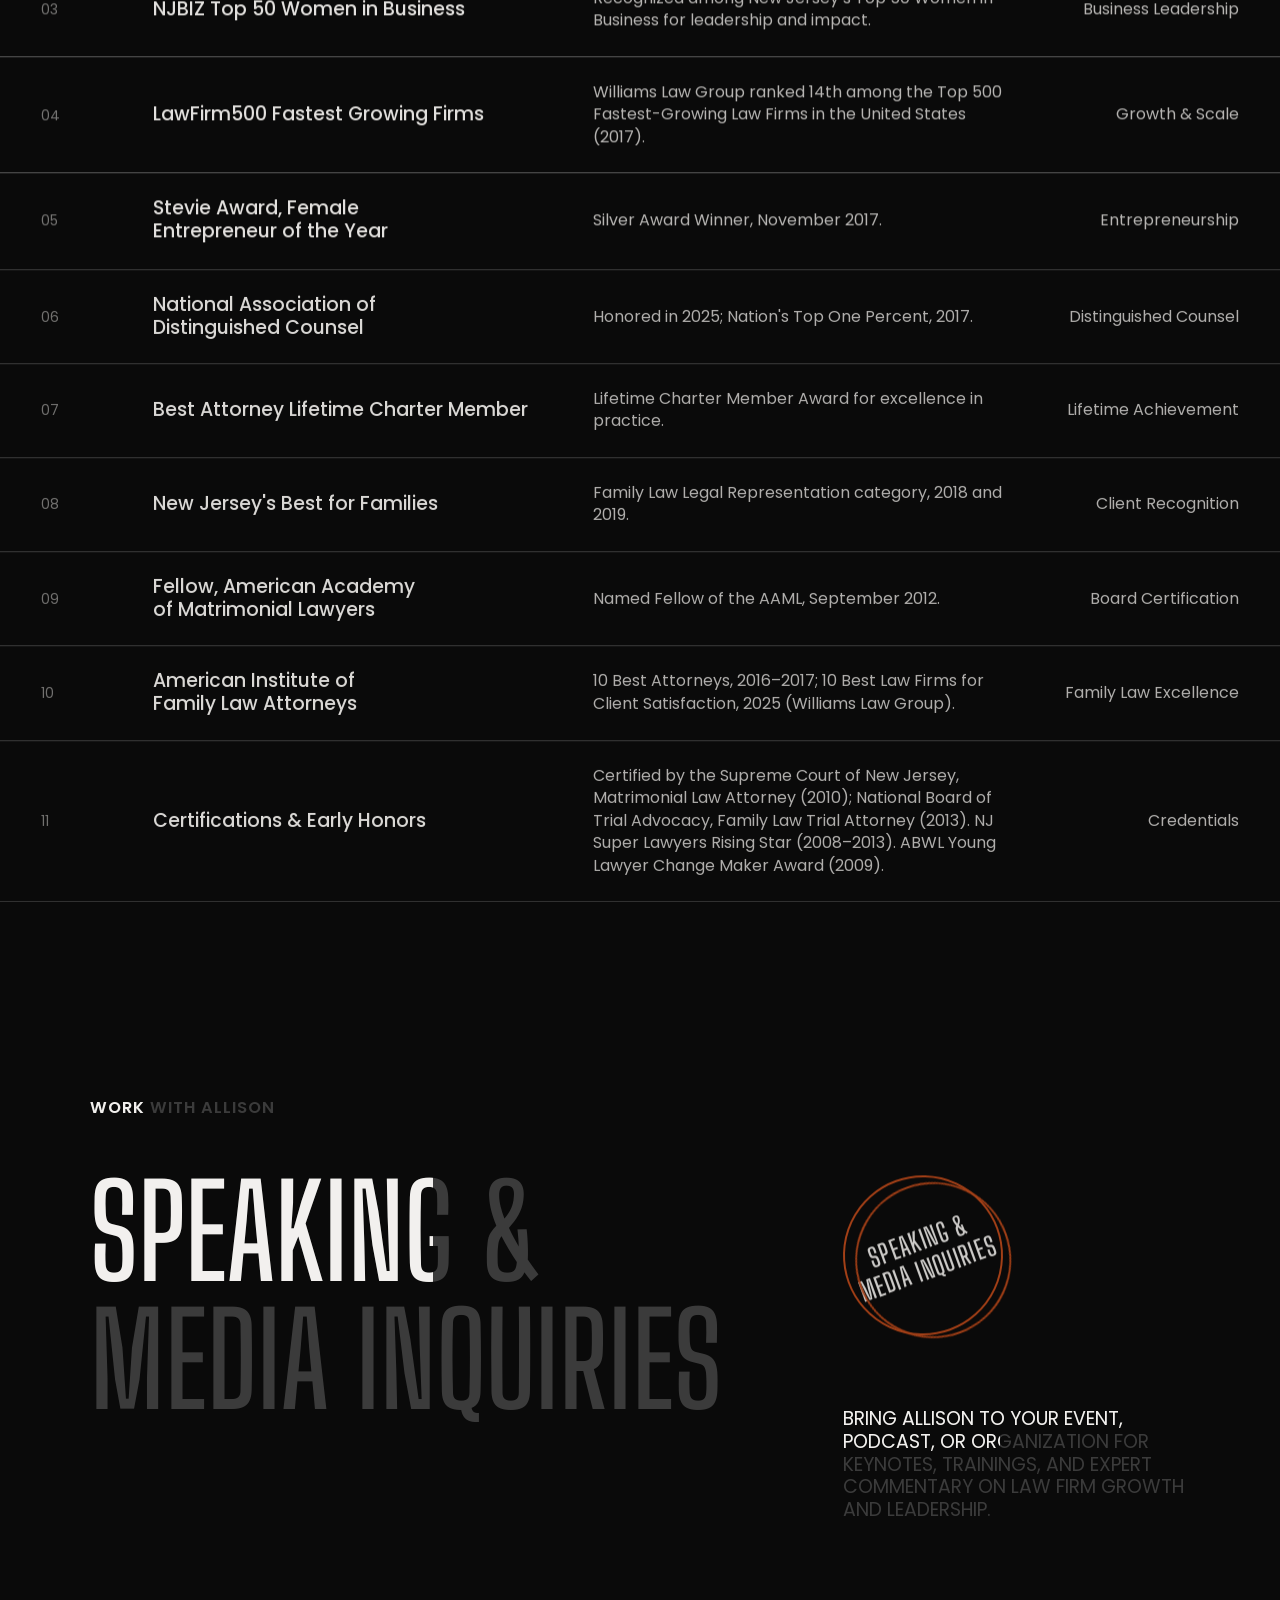
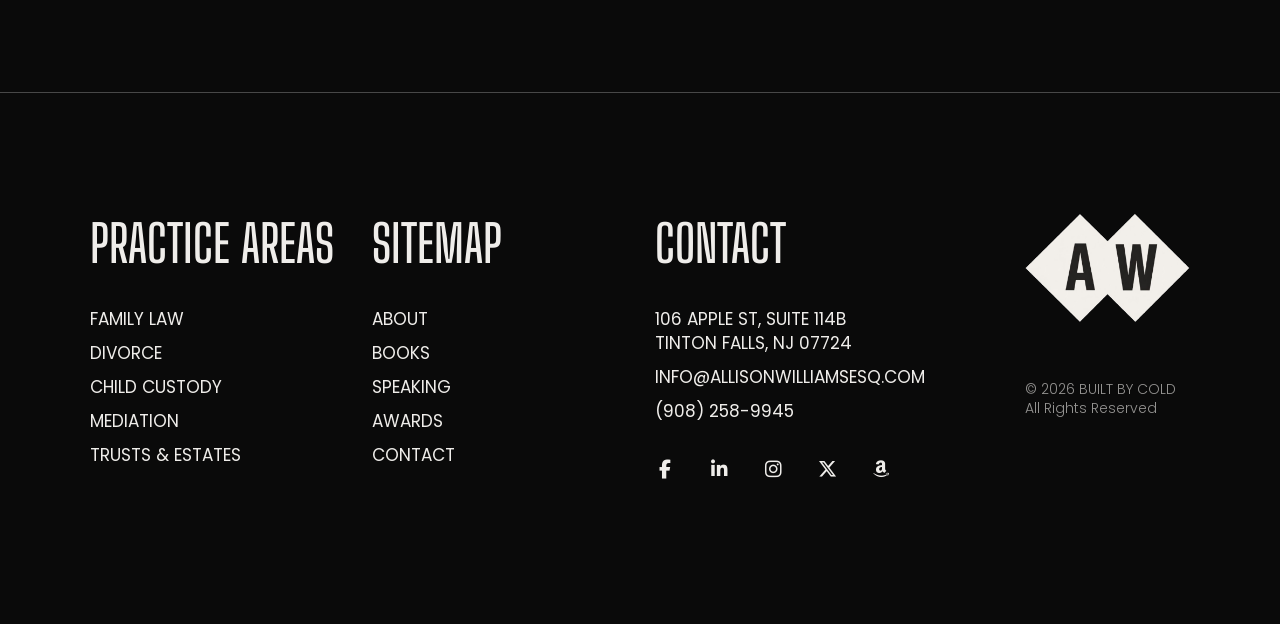
==== commit faba10a8: "feat: first update" ====
--- a/index.html
+++ b/index.html
@@ -210,17 +210,21 @@
 					* Use class "ph-video-cover-*" to set video overlay opacity. For example "ph-video-cover-2" or "ph-video-cover-2-5" (up to "ph-video-cover-9-5"). 
 					* Use attribute "loop" in <video> tag to make the video play repeatedly.
 					-->
-					<div class="ph-video ph-video-grayscale ph-video-cover-1">
+					<!-- <div class="ph-video ph-video-grayscale ph-video-cover-1">
 						<div class="ph-video-inner">
-							<!-- <video loop muted autoplay playsinline preload="metadata" poster="/assets/img/atty-a-williams-2.jpg">
+							<video loop muted autoplay playsinline preload="metadata" poster="/assets/img/atty-a-williams-2.jpg">
 								<source src="/assets/vids/placeholder.mp4" data-src="/assets/vids/1920/video-1-1920.mp4" type="video/mp4">
 								<source src="/assets/vids/placeholder.webm" data-src="/assets/vids/1920/video-1-1920.webm" type="video/webm">
-							</video> -->
-
-							<img src="/assets/img/allison-williams-2-enhanced.jpg" alt="Image" />
+							</video>
+						</div>
+					</div> -->
+					<!-- End page header video -->
+
+					<div class="ph-image ph-image-cover-4-5">
+						<div class="ph-image-inner">
+							<img src="/assets/img/allison-williams-2-enhanced.jpg" alt="Image">
 						</div>
 					</div>
-					<!-- End page header video -->
 						
 					<div class="page-header-inner tt-wrap">
 
--- a/assets/css/theme.css
+++ b/assets/css/theme.css
@@ -1982,8 +1982,7 @@
 
 /* Video black & white */
 .ph-video.ph-video-grayscale {
-	/* filter: grayscale(1); */
-	opacity: 0.5;
+	filter: grayscale(1);
 }
 
 
